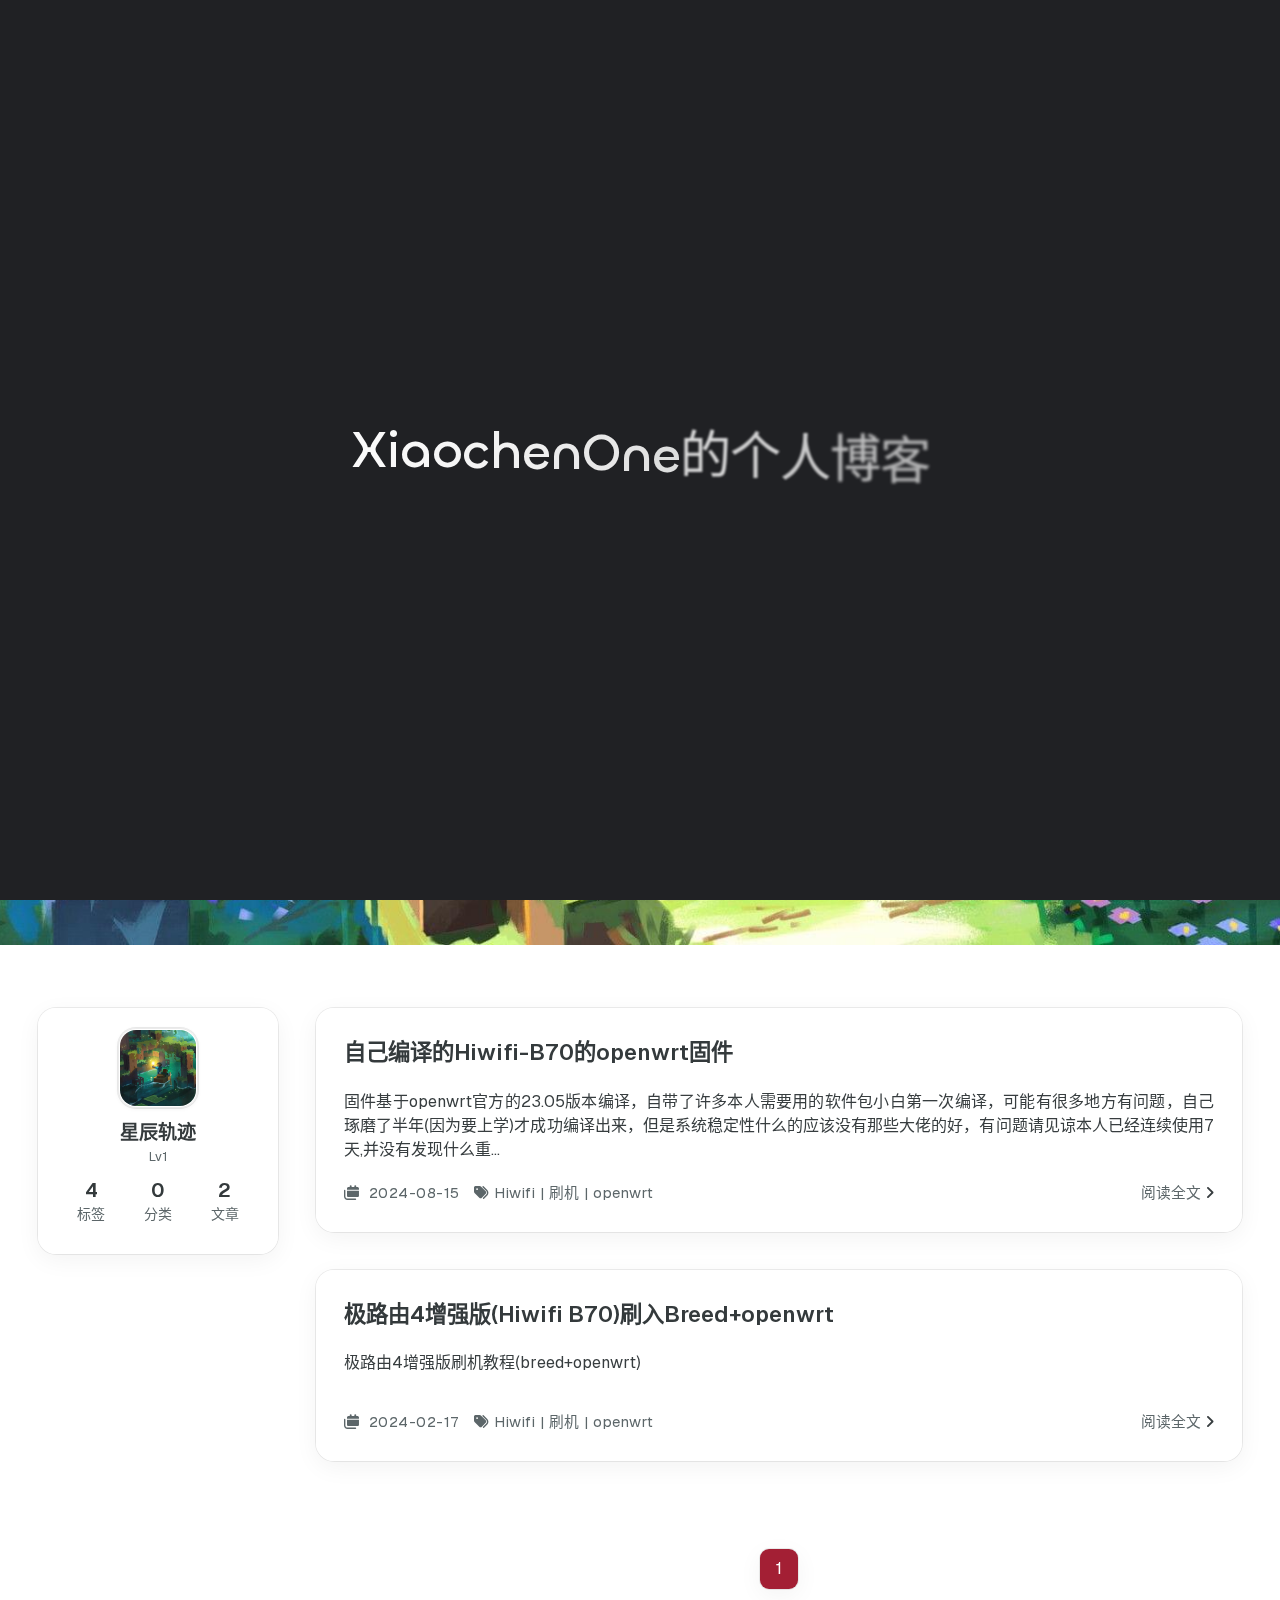
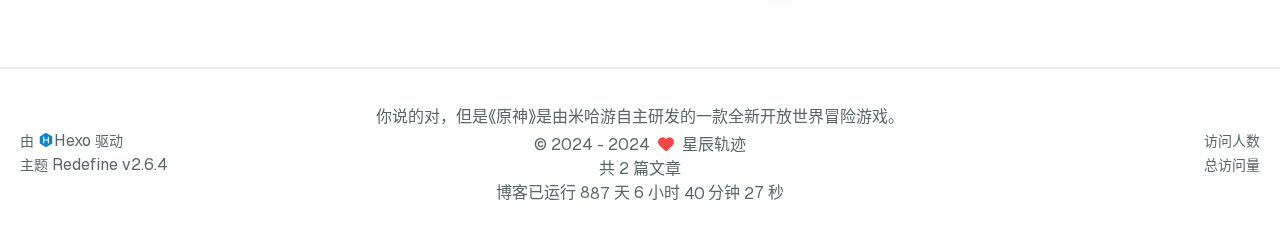
==== index.html @ ebaaa5fb "Site updated: 2024-08-15 23:48:15" ====
<!DOCTYPE html><html lang="zh-CN"><head><meta charset="utf-8"><meta name="viewport" content="width=device-width,initial-scale=1"><meta name="keywords" content="Hexo Theme Redefine"><meta name="author" content="星辰轨迹"><link rel="preconnect" href="https://fonts.googleapis.com"><link rel="preconnect" href="https://fonts.gstatic.com" crossorigin><link rel="canonical" href="http://xiaochenone,github.io/"><meta name="robots" content="index,follow"><meta name="googlebot" content="index,follow"><meta name="revisit-after" content="1 days"><meta name="description" content="一个普普通通的个人博客"><meta property="og:type" content="website"><meta property="og:title" content="星辰轨迹"><meta property="og:url" content="http://xiaochenone,github.io/index.html"><meta property="og:site_name" content="星辰轨迹"><meta property="og:description" content="一个普普通通的个人博客"><meta property="og:locale" content="zh_CN"><meta property="article:author" content="星辰轨迹"><meta name="twitter:card" content="summary"><link rel="icon" type="image/png" href="/images/redefine-favicon.svg" sizes="192x192"><link rel="apple-touch-icon" sizes="180x180" href="/images/redefine-favicon.svg"><meta name="theme-color" content="#A31F34"><link rel="shortcut icon" href="/images/redefine-favicon.svg"><title>XiaochenOne的个人博客</title><link rel="stylesheet" href="/fonts/Chillax/chillax.css"><link rel="stylesheet" href="/css/style.css"><link rel="stylesheet" href="/assets/build/styles.css"><link rel="stylesheet" href="/fonts/GeistMono/geist-mono.css"><link rel="stylesheet" href="/fonts/Geist/geist.css"><script src="/js/libs/anime.min.js"></script><script id="hexo-configurations">window.config={hostname:"xiaochenone,github.io",root:"/",language:"zh-CN"},window.theme={articles:{style:{font_size:"16px",line_height:1.5,image_border_radius:"14px",image_alignment:"center",image_caption:!1,link_icon:!0,title_alignment:"left",headings_top_spacing:{h1:"3.2rem",h2:"2.4rem",h3:"1.9rem",h4:"1.6rem",h5:"1.4rem",h6:"1.3rem"}},word_count:{enable:!0,count:!0,min2read:!0},author_label:{enable:!0,auto:!1,list:[]},code_block:{copy:!0,style:"mac",font:{enable:!1,family:null,url:null}},toc:{enable:!0,max_depth:3,number:!1,expand:!0,init_open:!0},copyright:{enable:!0,default:"cc_by_nc_sa"},lazyload:!0,recommendation:{enable:!1,title:"推荐阅读",limit:3,mobile_limit:2,placeholder:"/images/wallhaven-wqery6-light.webp",skip_dirs:[]}},colors:{primary:"#A31F34",secondary:null,default_mode:"light"},global:{fonts:{chinese:{enable:!1,family:null,url:null},english:{enable:!1,family:null,url:null}},content_max_width:"1000px",sidebar_width:"210px",hover:{shadow:!0,scale:!1},scroll_progress:{bar:!1,percentage:!0},website_counter:{url:"https://cn.vercount.one/js",enable:!0,site_pv:!0,site_uv:!0,post_pv:!0},single_page:!0,preloader:!0,open_graph:!0,google_analytics:{enable:!1,id:null}},home_banner:{enable:!0,style:"fixed",image:{light:"/images/background_light.jpg",dark:"/images/background_dark.jpg"},title:"一个普普通通的个人博客",subtitle:{text:["by LSXC"],hitokoto:{enable:!1,api:"https://v1.hitokoto.cn"},typing_speed:100,backing_speed:80,starting_delay:500,backing_delay:1500,loop:!0,smart_backspace:!0},text_color:{light:"#fff",dark:"#d1d1b6"},text_style:{title_size:"2.8rem",subtitle_size:"1.5rem",line_height:1.2},custom_font:{enable:!1,family:null,url:null},social_links:{enable:!1,style:"default",links:{github:"https://github.com/XiaochenOne",instagram:null,zhihu:"https://www.zhihu.com/people/xiaochenone",twitter:null,email:"a3120806098@126.com",bilibili:"https://space.bilibili.com/695098201",qq:3120806098},qrs:{weixin:null}}},plugins:{feed:{enable:!1},aplayer:{enable:!1,type:"fixed",audios:[{name:null,artist:null,url:null,cover:null,lrc:null}]},mermaid:{enable:!0,version:"9.3.0"}},version:"2.6.4",navbar:{auto_hide:!0,color:{left:"#f78736",right:"#367df7",transparency:35},width:{home:"1200px",pages:"1000px"},links:{Home:{path:"/",icon:"fa-regular fa-house"},Github:{path:"https://github.com/XiaochenOne",icon:"fa-brands fa-github"},About:{icon:"fa-solid fa-link",submenus:{Hexo:"https://hexo.io/",Redefine:"https://github.com/EvanNotFound/hexo-theme-redefine"}}},search:{enable:!0,preload:!0}},page_templates:{friends_column:2,tags_style:"blur"},home:{sidebar:{enable:!0,position:"left",first_item:"menu",announcement:null,show_on_mobile:!0,links:null},article_date_format:"auto",categories:{enable:!0,limit:3},tags:{enable:!0,limit:3}},footerStart:"2024/02/17 21:40:43"},window.lang_ago={second:"%s 秒前",minute:"%s 分钟前",hour:"%s 小时前",day:"%s 天前",week:"%s 周前",month:"%s 个月前",year:"%s 年前"},window.data={masonry:!1}</script><link rel="stylesheet" href="/fontawesome/fontawesome.min.css"><link rel="stylesheet" href="/fontawesome/brands.min.css"><link rel="stylesheet" href="/fontawesome/solid.min.css"><link rel="stylesheet" href="/fontawesome/regular.min.css"><meta name="generator" content="Hexo 7.3.0"></head><body><div class="progress-bar-container"><span class="pjax-progress-bar"></span></div><style>:root{--preloader-background-color:#fff;--preloader-text-color:#000}@media (prefers-color-scheme:dark){:root{--preloader-background-color:#202124;--preloader-text-color:#fff}}@media (prefers-color-scheme:light){:root{--preloader-background-color:#fff;--preloader-text-color:#000}}@media (max-width:600px){.ml13{font-size:2.6rem!important}}.preloader{display:flex;flex-direction:column;gap:1rem;align-items:center;justify-content:center;position:fixed;padding:12px;top:0;right:0;bottom:0;left:0;width:100vw;height:100vh;background-color:var(--preloader-background-color);z-index:1100;transition:opacity .2s ease-in-out}.ml13{font-size:3.2rem;color:var(--preloader-text-color);letter-spacing:-1px;font-weight:500;font-family:Chillax-Variable,sans-serif;text-align:center}.ml13 .word{display:inline-flex;flex-wrap:wrap;white-space:nowrap}.ml13 .letter{display:inline-block;line-height:1em}</style><div class="preloader"><h2 class="ml13">XiaochenOne的个人博客</h2><script>var textWrapper = document.querySelector('.ml13');
        // Split text into words
        var words = textWrapper.textContent.trim().split(' ');

        // Clear the existing content
        textWrapper.innerHTML = '';

        // Wrap each word and its letters in spans
        words.forEach(function(word) {
            var wordSpan = document.createElement('span');
            wordSpan.classList.add('word');
            wordSpan.innerHTML = word.replace(/\S/g, "<span class='letter'>$&</span>");
            textWrapper.appendChild(wordSpan);
            textWrapper.appendChild(document.createTextNode(' ')); // Add space between words
        });

        var animation = anime.timeline({loop: true})
            .add({
                targets: '.ml13 .letter',
                translateY: [40,0],
                translateZ: 0,
                opacity: [0,1],
                filter: ['blur(5px)', 'blur(0px)'], // Starting from blurred to unblurred
                easing: "easeOutExpo",
                duration: 1400,
                delay: (el, i) => 300 + 30 * i,
            }).add({
                targets: '.ml13 .letter',
                translateY: [0,-40],
                opacity: [1,0],
                filter: ['blur(0px)', 'blur(5px)'], // Ending from unblurred to blurred
                easing: "easeInExpo",
                duration: 1200,
                delay: (el, i) => 100 + 30 * i,
                complete: function() {
                    hidePreloader(); // Call hidePreloader after the animation completes
                }
            });

        let themeStatus = JSON.parse(localStorage.getItem('REDEFINE-THEME-STATUS'))?.isDark;

        // If the theme status is not found in local storage, check the preferred color scheme
        if (themeStatus === undefined || themeStatus === null) {
            if (window.matchMedia && window.matchMedia('(prefers-color-scheme: dark)').matches) {
                themeStatus = 'dark';
            } else {
                themeStatus = 'light';
            }
        }

        // Now you can use the themeStatus variable in your code
        if (themeStatus) {
            document.documentElement.style.setProperty('--preloader-background-color', '#202124');
            document.documentElement.style.setProperty('--preloader-text-color', '#fff');
        } else {
            document.documentElement.style.setProperty('--preloader-background-color', '#fff');
            document.documentElement.style.setProperty('--preloader-text-color', '#000');
        }

        window.addEventListener('load', function () {
            setTimeout(hidePreloader, 5000); // Call hidePreloader after 5000 milliseconds if not already called by animation
        });

        function hidePreloader() {
            var preloader = document.querySelector('.preloader');
            preloader.style.opacity = '0';
            setTimeout(function () {
                preloader.style.display = 'none';
            }, 200);
        }</script></div><main class="page-container" id="swup"><style>.home-banner-container{background:0 0!important}.home-article-item,.right-bottom-tools,.sidebar-content,.sidebar-links,.sidebar-links .links:hover,a.extend,a.page-number,footer.footer{background-color:var(--background-color-transparent-80)!important}.right-bottom-tools:hover,a.extend:hover,a.page-number:hover{background-color:var(--primary-color)!important}.home-article-sticky-label,.site-info{background-color:var(--background-color-transparent-15)!important}.home-article-sticky-label{backdrop-filter:none!important}</style><div class="home-banner-background transition-fade fixed top-0 left-0 w-screen h-screen scale-125 sm:scale-110 box-border will-change-transform bg-cover"><img src="/images/background_light.jpg" alt="home-banner-background" class="w-full h-full object-cover dark:hidden"> <img src="/images/background_dark.jpg" alt="home-banner-background" class="w-full h-full object-cover hidden dark:block"></div><div class="home-banner-container flex justify-center items-center transition-fade relative"><div class="content mt-8 flex flex-col justify-center items-center"><div class="description flex flex-col justify-center items-center w-screen font-medium text-center">一个普普通通的个人博客<p><i id="subtitle"></i></p></div></div><script>const scrollToMain=()=>{console.log("scroll");document.querySelector(".main-content-container").scrollIntoView({behavior:"smooth"})}</script></div><div class="main-content-container"><div class="main-content-header"><header class="navbar-container px-6 md:px-12"><div class="navbar-content has-home-banner"><div class="left"><a class="logo-title" href="/"><h1>XiaochenOne的个人博客</h1></a></div><div class="right"><div class="desktop"><ul class="navbar-list"><li class="navbar-item"><a class="active" href="/"><i class="fa-regular fa-house fa-fw"></i> 首页</a></li><li class="navbar-item"><a target="_blank" rel="noopener" href="https://github.com/XiaochenOne"><i class="fa-brands fa-github fa-fw"></i> GITHUB</a></li><li class="navbar-item"><a class="has-dropdown" href="#" onclick="&#34;return" false;&#34;><i class="fa-solid fa-link fa-fw"></i> 关于 <i class="fa-solid fa-chevron-down fa-fw"></i></a><ul class="sub-menu"><li><a target="_blank" rel="noopener" href="https://hexo.io/">HEXO</a></li><li><a target="_blank" rel="noopener" href="https://github.com/EvanNotFound/hexo-theme-redefine">REDEFINE</a></li></ul></li><li class="navbar-item search search-popup-trigger"><i class="fa-solid fa-magnifying-glass"></i></li></ul></div><div class="mobile"><div class="icon-item search search-popup-trigger"><i class="fa-solid fa-magnifying-glass"></i></div><div class="icon-item navbar-bar"><div class="navbar-bar-middle"></div></div></div></div></div><div class="navbar-drawer h-screen w-full absolute top-0 left-0 bg-background-color flex flex-col justify-between"><ul class="drawer-navbar-list flex flex-col px-4 justify-center items-start"><li class="drawer-navbar-item text-base my-1.5 flex flex-col w-full"><a class="py-1.5 px-2 flex flex-row items-center justify-between gap-1 hover:!text-primary active:!text-primary text-2xl font-semibold group border-b border-border-color hover:border-primary w-full active" href="/"><span>首页 </span><i class="fa-regular fa-house fa-sm fa-fw"></i></a></li><li class="drawer-navbar-item text-base my-1.5 flex flex-col w-full"><a class="py-1.5 px-2 flex flex-row items-center justify-between gap-1 hover:!text-primary active:!text-primary text-2xl font-semibold group border-b border-border-color hover:border-primary w-full" target="_blank" rel="noopener" href="https://github.com/XiaochenOne"><span>GITHUB </span><i class="fa-brands fa-github fa-sm fa-fw"></i></a></li><li class="drawer-navbar-item-sub text-base my-1.5 flex flex-col w-full"><div class="py-1.5 px-2 flex flex-row items-center justify-between gap-1 hover:!text-primary active:!text-primary cursor-pointer text-2xl font-semibold group border-b border-border-color hover:border-primary w-full active" navbar-data-toggle="submenu-About"><span>关于 </span><i class="fa-solid fa-chevron-right fa-sm fa-fw transition-all"></i></div><div class="flex-col items-start px-2 py-2 hidden" data-target="submenu-About"><div class="drawer-navbar-item text-base flex flex-col justify-center items-start hover:underline active:underline hover:underline-offset-1 rounded-3xl"><a class="text-third-text-color text-xl" target="_blank" rel="noopener" href="https://hexo.io/">HEXO</a></div><div class="drawer-navbar-item text-base flex flex-col justify-center items-start hover:underline active:underline hover:underline-offset-1 rounded-3xl"><a class="text-third-text-color text-xl" target="_blank" rel="noopener" href="https://github.com/EvanNotFound/hexo-theme-redefine">REDEFINE</a></div></div></li></ul><div class="statistics flex justify-around my-2.5"><a class="item tag-count-item flex flex-col justify-center items-center w-20" href="/tags"><div class="number text-2xl sm:text-xl text-second-text-color font-semibold">4</div><div class="label text-third-text-color text-sm">标签</div></a><a class="item tag-count-item flex flex-col justify-center items-center w-20" href="/categories"><div class="number text-2xl sm:text-xl text-second-text-color font-semibold">0</div><div class="label text-third-text-color text-sm">分类</div></a><a class="item tag-count-item flex flex-col justify-center items-center w-20" href="/archives"><div class="number text-2xl sm:text-xl text-second-text-color font-semibold">2</div><div class="label text-third-text-color text-sm">文章</div></a></div></div><div class="window-mask"></div></header></div><div class="main-content-body"><div class="home-sidebar-container"><div class="sticky-container sticky"><div class="sidebar-content"><div class="avatar flex justify-center"><img src="/images/avatar.jpg"></div><div class="author flex flex-col justify-center my-2.5 mx-0"><div class="name">星辰轨迹</div><div class="label">Lv1</div></div><div class="statistics flex justify-around my-2.5"><a class="item tag-count-item flex flex-col justify-center items-center w-20" href="/tags"><div class="number text-2xl sm:text-xl text-second-text-color font-semibold">4</div><div class="label text-third-text-color text-sm">标签</div></a><a class="item tag-count-item flex flex-col justify-center items-center w-20" href="/categories"><div class="number text-2xl sm:text-xl text-second-text-color font-semibold">0</div><div class="label text-third-text-color text-sm">分类</div></a><a class="item tag-count-item flex flex-col justify-center items-center w-20" href="/archives"><div class="number text-2xl sm:text-xl text-second-text-color font-semibold">2</div><div class="label text-third-text-color text-sm">文章</div></a></div></div></div></div><div class="main-content"><div class="home-content-container"><ul class="home-article-list"><li class="home-article-item"><div class="flex flex-col gap-5 px-7 pb-7 pt-7"><h3 class="home-article-title"><a href="/2024/08/15/%E8%87%AA%E5%B7%B1%E7%BC%96%E8%AF%91%E7%9A%84Hiwifi-B70%E7%9A%84openwrt%E5%9B%BA%E4%BB%B6/">自己编译的Hiwifi-B70的openwrt固件</a></h3><div class="home-article-content markdown-body">固件基于openwrt官方的23.05版本编译，自带了许多本人需要用的软件包小白第一次编译，可能有很多地方有问题，自己琢磨了半年(因为要上学)才成功编译出来，但是系统稳定性什么的应该没有那些大佬的好，有问题请见谅本人已经连续使用7天,并没有发现什么重...</div><div class="home-article-meta-info-container"><div class="home-article-meta-info"><span><i class="fa-solid fa-calendars"></i>&nbsp; <span class="home-article-date" data-date="Thu Aug 15 2024 20:27:33 GMT+0800">2024-08-15 </span></span><span class="home-article-tag"><i class="fa-solid fa-tags"></i>&nbsp;<ul><li><a href="/tags/Hiwifi/">Hiwifi</a>&nbsp;</li><li>| <a href="/tags/%E5%88%B7%E6%9C%BA/">刷机</a>&nbsp;</li><li>| <a href="/tags/openwrt/">openwrt</a>&nbsp;</li></ul></span></div><a href="/2024/08/15/%E8%87%AA%E5%B7%B1%E7%BC%96%E8%AF%91%E7%9A%84Hiwifi-B70%E7%9A%84openwrt%E5%9B%BA%E4%BB%B6/">阅读全文<span class="seo-reader-text">自己编译的Hiwifi-B70的openwrt固件</span>&nbsp;<i class="fa-solid fa-angle-right"></i></a></div></div></li><li class="home-article-item"><div class="flex flex-col gap-5 px-7 pb-7 pt-7"><h3 class="home-article-title"><a href="/2024/02/17/%E6%9E%81%E8%B7%AF%E7%94%B14%E5%A2%9E%E5%BC%BA%E7%89%88-Hiwifi-B70-%E5%88%B7%E5%85%A5Breed-openwrt/">极路由4增强版(Hiwifi B70)刷入Breed+openwrt</a></h3><div class="home-article-content markdown-body"><p>极路由4增强版刷机教程(breed+openwrt)</p></div><div class="home-article-meta-info-container"><div class="home-article-meta-info"><span><i class="fa-solid fa-calendars"></i>&nbsp; <span class="home-article-date" data-date="Sat Feb 17 2024 21:40:43 GMT+0800">2024-02-17 </span></span><span class="home-article-tag"><i class="fa-solid fa-tags"></i>&nbsp;<ul><li><a href="/tags/Hiwifi/">Hiwifi</a>&nbsp;</li><li>| <a href="/tags/%E5%88%B7%E6%9C%BA/">刷机</a>&nbsp;</li><li>| <a href="/tags/openwrt/">openwrt</a>&nbsp;</li></ul></span></div><a href="/2024/02/17/%E6%9E%81%E8%B7%AF%E7%94%B14%E5%A2%9E%E5%BC%BA%E7%89%88-Hiwifi-B70-%E5%88%B7%E5%85%A5Breed-openwrt/">阅读全文<span class="seo-reader-text">极路由4增强版(Hiwifi B70)刷入Breed+openwrt</span>&nbsp;<i class="fa-solid fa-angle-right"></i></a></div></div></li></ul><div class="home-paginator px-7 py-5"><div class="paginator"><span class="page-number current">1</span></div></div></div><div class="comment-container pjax"></div></div></div><div class="main-content-footer"><footer class="footer mt-5 py-5 h-auto text-base text-third-text-color relative border-t-2 border-t-border-color"><div class="info-container py-3 text-center"><div class="customize-info my-1">你说的对，但是《原神》是由米哈游自主研发的一款全新开放世界冒险游戏。</div><div class="text-center">&copy; <span>2024</span> - 2024&nbsp;&nbsp;<i class="fa-solid fa-heart fa-beat" style="--fa-animation-duration:0.5s;color:#f54545"></i>&nbsp;&nbsp;<a href="/">星辰轨迹</a><p class="post-count space-x-0.5"><span>共 2 篇文章</span></p></div><script data-swup-reload-script src="https://cn.vercount.one/js"></script><div class="relative text-center lg:absolute lg:right-[20px] lg:top-1/2 lg:-translate-y-1/2 lg:text-right"><span id="busuanzi_container_site_uv" class="lg:!block"><span class="text-sm">访问人数</span> <span id="busuanzi_value_site_uv"></span> </span><span id="busuanzi_container_site_pv" class="lg:!block"><span class="text-sm">总访问量</span> <span id="busuanzi_value_site_pv"></span></span></div><div class="relative text-center lg:absolute lg:left-[20px] lg:top-1/2 lg:-translate-y-1/2 lg:text-left"><span class="lg:block text-sm">由 <?xml version="1.0" encoding="utf-8"?><!DOCTYPE svg PUBLIC "-//W3C//DTD SVG 1.1//EN" "http://www.w3.org/Graphics/SVG/1.1/DTD/svg11.dtd"><svg class="relative top-[2px] inline-block align-baseline" version="1.1" id="圖層_1" xmlns="http://www.w3.org/2000/svg" xmlns:xlink="http://www.w3.org/1999/xlink" x="0px" y="0px" width="1rem" height="1rem" viewBox="0 0 512 512" enable-background="new 0 0 512 512" xml:space="preserve"><path fill="#0E83CD" d="M256.4,25.8l-200,115.5L56,371.5l199.6,114.7l200-115.5l0.4-230.2L256.4,25.8z M349,354.6l-18.4,10.7l-18.6-11V275H200v79.6l-18.4,10.7l-18.6-11v-197l18.5-10.6l18.5,10.8V237h112v-79.6l18.5-10.6l18.5,10.8V354.6z"/></svg><a target="_blank" class="text-base" href="https://hexo.io">Hexo</a> 驱动</span> <span class="text-sm lg:block">主题&nbsp;<a class="text-base" target="_blank" href="https://github.com/EvanNotFound/hexo-theme-redefine">Redefine v2.6.4</a></span></div><div>博客已运行 <span class="odometer" id="runtime_days"></span> 天 <span class="odometer" id="runtime_hours"></span> 小时 <span class="odometer" id="runtime_minutes"></span> 分钟 <span class="odometer" id="runtime_seconds"></span> 秒</div><script data-swup-reload-script>try{function odometer_init(){document.querySelectorAll(".odometer").forEach(e=>{new Odometer({el:e,format:"( ddd).dd",duration:200})})}odometer_init()}catch(e){}</script></div></footer></div></div><div class="right-side-tools-container"><div class="side-tools-container"><ul class="hidden-tools-list"><li class="right-bottom-tools tool-font-adjust-plus flex justify-center items-center"><i class="fa-regular fa-magnifying-glass-plus"></i></li><li class="right-bottom-tools tool-font-adjust-minus flex justify-center items-center"><i class="fa-regular fa-magnifying-glass-minus"></i></li><li class="right-bottom-tools tool-dark-light-toggle flex justify-center items-center"><i class="fa-regular fa-moon"></i></li><li class="right-bottom-tools tool-scroll-to-bottom flex justify-center items-center"><i class="fa-regular fa-arrow-down"></i></li></ul><ul class="visible-tools-list"><li class="right-bottom-tools toggle-tools-list flex justify-center items-center"><i class="fa-regular fa-cog fa-spin"></i></li><li class="right-bottom-tools tool-scroll-to-top flex justify-center items-center"><i class="arrow-up fas fa-arrow-up"></i> <span class="percent"></span></li></ul></div></div><div class="image-viewer-container"><img src=""></div><div class="search-pop-overlay"><div class="popup search-popup"><div class="search-header"><span class="search-input-field-pre"><i class="fa-solid fa-keyboard"></i></span><div class="search-input-container"><input autocomplete="off" autocorrect="off" autocapitalize="off" placeholder="搜索..." spellcheck="false" type="search" class="search-input"></div><span class="popup-btn-close"><i class="fa-solid fa-times"></i></span></div><div id="search-result"><div id="no-result"><i class="fa-solid fa-spinner fa-spin-pulse fa-5x fa-fw"></i></div></div></div></div></main><script src="/js/libs/Swup.min.js"></script><script src="/js/libs/SwupSlideTheme.min.js"></script><script src="/js/libs/SwupScriptsPlugin.min.js"></script><script src="/js/libs/SwupProgressPlugin.min.js"></script><script src="/js/libs/SwupScrollPlugin.min.js"></script><script src="/js/libs/SwupPreloadPlugin.min.js"></script><script>const swup=new Swup({plugins:[new SwupScriptsPlugin({optin:!0}),new SwupProgressPlugin,new SwupScrollPlugin({offset:80}),new SwupSlideTheme({mainElement:".main-content-body"}),new SwupPreloadPlugin],containers:["#swup"]})</script><script src="/js/tools/imageViewer.js" type="module"></script><script src="/js/utils.js" type="module"></script><script src="/js/main.js" type="module"></script><script src="/js/layouts/navbarShrink.js" type="module"></script><script src="/js/tools/scrollTopBottom.js" type="module"></script><script src="/js/tools/lightDarkSwitch.js" type="module"></script><script src="/js/layouts/categoryList.js" type="module"></script><script src="/js/tools/localSearch.js" type="module"></script><script src="/js/tools/codeBlock.js" type="module"></script><script src="/js/layouts/lazyload.js" type="module"></script><script src="/js/tools/runtime.js"></script><script src="/js/libs/odometer.min.js"></script><link rel="stylesheet" href="/assets/odometer-theme-minimal.css"><script src="/js/libs/Typed.min.js"></script><script src="/js/plugins/typed.js" type="module"></script><script src="/js/libs/mermaid.min.js"></script><script src="/js/plugins/mermaid.js"></script><div class="post-scripts" data-swup-reload-script><script src="/js/tools/tocToggle.js" type="module"></script><script src="/js/layouts/toc.js" type="module"></script><script src="/js/plugins/tabs.js" type="module"></script></div></body></html>
---- fonts/Chillax/chillax.css ----
@font-face{font-family:Chillax-Variable;src:local('Chillax-Variable'),local('ChillaxVariable'),local('Chillax Variable'),local('Chillax'),url('Chillax-Variable.woff2') format('woff2'),url('Chillax-Variable.woff') format('woff'),url('Chillax-Variable.ttf') format('truetype');font-weight:200 700;font-display:swap;font-style:normal}
---- css/style.css ----
@tailwind base;@tailwind components;@tailwind utilities;.fade-in-down-animation{animation-fill-mode:both;animation-duration:1s;animation-name:fade-in-down;will-change:transform}.title-hover-animation{display:inline-block;position:relative;border-bottom:none;line-height:1.3;vertical-align:top;color:var(--second-text-color)}.title-hover-animation::before{content:'';position:absolute;width:100%;height:2px;bottom:-4px;left:0;background-color:var(--second-text-color);visibility:hidden;transform:scaleX(0);transition-property:color,background,box-shadow,border-color,visibility,transform;transition-delay:0s,0s,0s,0s,0s,0s;transition-duration:.2s,.2s,.2s,.2s,.2s,.2s;transition-timing-function:ease,ease,ease,ease,ease-in-out,ease-in-out}@-moz-keyframes fade-in-down{0%{opacity:0;transform:translateY(-50px)}100%{opacity:1;transform:translateY(0)}}@-webkit-keyframes fade-in-down{0%{opacity:0;transform:translateY(-50px)}100%{opacity:1;transform:translateY(0)}}@-o-keyframes fade-in-down{0%{opacity:0;transform:translateY(-50px)}100%{opacity:1;transform:translateY(0)}}@keyframes fade-in-down{0%{opacity:0;transform:translateY(-50px)}100%{opacity:1;transform:translateY(0)}}@-moz-keyframes icon-animate{0%,100%{transform:scale(1)}10%,30%{transform:scale(.88)}20%,40%,60%,80%{transform:scale(1.08)}50%,70%{transform:scale(1.08)}}@-webkit-keyframes icon-animate{0%,100%{transform:scale(1)}10%,30%{transform:scale(.88)}20%,40%,60%,80%{transform:scale(1.08)}50%,70%{transform:scale(1.08)}}@-o-keyframes icon-animate{0%,100%{transform:scale(1)}10%,30%{transform:scale(.88)}20%,40%,60%,80%{transform:scale(1.08)}50%,70%{transform:scale(1.08)}}@keyframes icon-animate{0%,100%{transform:scale(1)}10%,30%{transform:scale(.88)}20%,40%,60%,80%{transform:scale(1.08)}50%,70%{transform:scale(1.08)}}:root{--background-color:#fff;--background-color-transparent:rgba(255,255,255,0.6);--background-color-transparent-15:rgba(255,255,255,0.15);--background-color-transparent-40:rgba(255,255,255,0.4);--background-color-transparent-80:rgba(255,255,255,0.8);--second-background-color:#fafafa;--third-background-color:#f7f7f7;--third-background-color-transparent:rgba(241,241,241,0.6);--primary-color:#a31f34;--first-text-color:#323739;--second-text-color:#343a3c;--third-text-color:#5c6669;--fourth-text-color:#eaeced;--default-text-color:#373d3f;--invert-text-color:#bebec6;--border-color:rgba(0,0,0,0.08);--selection-color:#be243c;--shadow-color-1:rgba(0,0,0,0.08);--shadow-color-2:rgba(0,0,0,0.05);--shadow-hover-color:rgba(0,0,0,0.28);--scrollbar-color:#c1c1c1;--scrollbar-color-hover:#a1a1a1;--scroll-bar-bg-color:#fafafa;--link-color:#323739;--copyright-info-color:#c03;--avatar-background-color:#06c;--pjax-progress-bar-color:linear-gradient(45deg, #f10006, #ef5b00, #e59c01, #19ca05, #00cab5, #0264c8, #c303c3);--archive-timeline-last-child-color:linear-gradient(to bottom, #e8e8e8 60%, rgba(0,0,0,0) 100%) 1 100%;--note-blue-title-bg:#d6f7fb;--note-red-title-bg:#fde9e9;--note-cyan-title-bg:#e9fdf9;--note-green-title-bg:#e9fde9;--note-yellow-title-bg:#fdf9e9;--note-gray-title-bg:#f9f9f9;--note-type-title-bg:#fdf3e9;--note-black-title-bg:#e9e9e9;--note-purple-title-bg:#f9e9fd;--home-banner-text-color:#fff;--home-banner-icons-container-border-color:rgba(255,255,255,0.35);--home-banner-icons-container-background-color:rgba(255,255,255,0.3);--redefine-box-shadow:var(--shadow-color-2) 0px 6px 24px 0px,var(--shadow-color-1) 0px 0px 0px 1px;--redefine-box-shadow-hover:var(--shadow-color-2) 0px 6px 24px 0px,var(--shadow-color-1) 0px 0px 0px 1px,var(--shadow-color-1) 0px 0px 0px 1px inset;--redefine-box-shadow-flat:var(--shadow-color-2) 0px 1px 4px 0px,var(--shadow-color-1) 0px 0px 0px 1px;--redefine-box-shadow-flat-hover:var(--shadow-color-2) 0px 1px 4px 0px,var(--shadow-color-1) 0px 0px 0px 1px,var(--shadow-color-1) 0px 0px 0px 1px inset;--mermaid-theme:''}@media (prefers-color-scheme:light){:root{--background-color:#fff;--background-color-transparent:rgba(255,255,255,0.6);--background-color-transparent-15:rgba(255,255,255,0.15);--background-color-transparent-40:rgba(255,255,255,0.4);--background-color-transparent-80:rgba(255,255,255,0.8);--second-background-color:#fafafa;--third-background-color:#f7f7f7;--third-background-color-transparent:rgba(241,241,241,0.6);--primary-color:#a31f34;--first-text-color:#323739;--second-text-color:#343a3c;--third-text-color:#5c6669;--fourth-text-color:#eaeced;--default-text-color:#373d3f;--invert-text-color:#bebec6;--border-color:rgba(0,0,0,0.08);--selection-color:#be243c;--shadow-color-1:rgba(0,0,0,0.08);--shadow-color-2:rgba(0,0,0,0.05);--shadow-hover-color:rgba(0,0,0,0.28);--scrollbar-color:#c1c1c1;--scrollbar-color-hover:#a1a1a1;--scroll-bar-bg-color:#fafafa;--link-color:#323739;--copyright-info-color:#c03;--avatar-background-color:#06c;--pjax-progress-bar-color:linear-gradient(45deg, #f10006, #ef5b00, #e59c01, #19ca05, #00cab5, #0264c8, #c303c3);--archive-timeline-last-child-color:linear-gradient(to bottom, #e8e8e8 60%, rgba(0,0,0,0) 100%) 1 100%;--note-blue-title-bg:#d6f7fb;--note-red-title-bg:#fde9e9;--note-cyan-title-bg:#e9fdf9;--note-green-title-bg:#e9fde9;--note-yellow-title-bg:#fdf9e9;--note-gray-title-bg:#f9f9f9;--note-type-title-bg:#fdf3e9;--note-black-title-bg:#e9e9e9;--note-purple-title-bg:#f9e9fd;--home-banner-text-color:#fff;--home-banner-icons-container-border-color:rgba(255,255,255,0.35);--home-banner-icons-container-background-color:rgba(255,255,255,0.3);--redefine-box-shadow:var(--shadow-color-2) 0px 6px 24px 0px,var(--shadow-color-1) 0px 0px 0px 1px;--redefine-box-shadow-hover:var(--shadow-color-2) 0px 6px 24px 0px,var(--shadow-color-1) 0px 0px 0px 1px,var(--shadow-color-1) 0px 0px 0px 1px inset;--redefine-box-shadow-flat:var(--shadow-color-2) 0px 1px 4px 0px,var(--shadow-color-1) 0px 0px 0px 1px;--redefine-box-shadow-flat-hover:var(--shadow-color-2) 0px 1px 4px 0px,var(--shadow-color-1) 0px 0px 0px 1px,var(--shadow-color-1) 0px 0px 0px 1px inset;--mermaid-theme:''}}@media (prefers-color-scheme:dark){:root{--background-color:#202124;--background-color-transparent:rgba(32,33,36,0.4);--background-color-transparent-15:rgba(32,33,36,0.15);--background-color-transparent-40:rgba(32,33,36,0.4);--background-color-transparent-80:rgba(32,33,36,0.8);--second-background-color:#242529;--third-background-color:#292b2f;--third-background-color-transparent:rgba(32,33,36,0.6);--primary-color:#a31f34;--first-text-color:#d2d2d7;--second-text-color:#cbcbd1;--third-text-color:#9595a2;--fourth-text-color:#242429;--default-text-color:#bebec6;--invert-text-color:#373d3f;--border-color:rgba(255,255,255,0.08);--selection-color:#be243c;--shadow-color-1:rgba(255,255,255,0.08);--shadow-color-2:rgba(255,255,255,0.05);--shadow-hover-color:rgba(69,69,69,0.28);--scrollbar-color:#898989;--scrollbar-color-hover:#a1a1a1;--scroll-bar-bg-color:#2a2c30;--link-color:#c5c5cc;--copyright-info-color:#a30029;--avatar-background-color:#005cb8;--pjax-progress-bar-color:linear-gradient(45deg, #ea404a, #ea722f, #e9a71f, #67e559, #18ecec, #1b85f1, #ee1dee);--archive-timeline-last-child-color:linear-gradient(to bottom, #323232 60%, rgba(255,255,255,0) 100%) 1 100%;--note-blue-title-bg:#1e3e46;--note-red-title-bg:#4e1e1e;--note-cyan-title-bg:#1e4e4e;--note-green-title-bg:#1e4e1e;--note-yellow-title-bg:#4e4e1e;--note-gray-title-bg:#4e4e4e;--note-type-title-bg:#4e3a1e;--note-black-title-bg:#1e1e1e;--note-purple-title-bg:#4e1e4e;--home-banner-text-color:#d1d1b6;--home-banner-icons-container-border-color:rgba(197,197,197,0.35);--home-banner-icons-container-background-color:rgba(197,197,197,0.3);--redefine-box-shadow:var(--shadow-color-2) 0px 6px 24px 0px,var(--shadow-color-1) 0px 0px 0px 1px;--redefine-box-shadow-hover:var(--shadow-color-2) 0px 6px 24px 0px,var(--shadow-color-1) 0px 0px 0px 1px,var(--shadow-color-1) 0px 0px 0px 1px inset;--redefine-box-shadow-flat:var(--shadow-color-2) 0px 1px 4px 0px,var(--shadow-color-1) 0px 0px 0px 1px;--redefine-box-shadow-flat-hover:var(--shadow-color-2) 0px 1px 4px 0px,var(--shadow-color-1) 0px 0px 0px 1px,var(--shadow-color-1) 0px 0px 0px 1px inset;--mermaid-theme:''}}.light-mode{--background-color:#fff;--background-color-transparent:rgba(255,255,255,0.6);--background-color-transparent-15:rgba(255,255,255,0.15);--background-color-transparent-40:rgba(255,255,255,0.4);--background-color-transparent-80:rgba(255,255,255,0.8);--second-background-color:#fafafa;--third-background-color:#f7f7f7;--third-background-color-transparent:rgba(241,241,241,0.6);--primary-color:#a31f34;--first-text-color:#323739;--second-text-color:#343a3c;--third-text-color:#5c6669;--fourth-text-color:#eaeced;--default-text-color:#373d3f;--invert-text-color:#bebec6;--border-color:rgba(0,0,0,0.08);--selection-color:#be243c;--shadow-color-1:rgba(0,0,0,0.08);--shadow-color-2:rgba(0,0,0,0.05);--shadow-hover-color:rgba(0,0,0,0.28);--scrollbar-color:#c1c1c1;--scrollbar-color-hover:#a1a1a1;--scroll-bar-bg-color:#fafafa;--link-color:#323739;--copyright-info-color:#c03;--avatar-background-color:#06c;--pjax-progress-bar-color:linear-gradient(45deg, #f10006, #ef5b00, #e59c01, #19ca05, #00cab5, #0264c8, #c303c3);--archive-timeline-last-child-color:linear-gradient(to bottom, #e8e8e8 60%, rgba(0,0,0,0) 100%) 1 100%;--note-blue-title-bg:#d6f7fb;--note-red-title-bg:#fde9e9;--note-cyan-title-bg:#e9fdf9;--note-green-title-bg:#e9fde9;--note-yellow-title-bg:#fdf9e9;--note-gray-title-bg:#f9f9f9;--note-type-title-bg:#fdf3e9;--note-black-title-bg:#e9e9e9;--note-purple-title-bg:#f9e9fd;--home-banner-text-color:#fff;--home-banner-icons-container-border-color:rgba(255,255,255,0.35);--home-banner-icons-container-background-color:rgba(255,255,255,0.3);--redefine-box-shadow:var(--shadow-color-2) 0px 6px 24px 0px,var(--shadow-color-1) 0px 0px 0px 1px;--redefine-box-shadow-hover:var(--shadow-color-2) 0px 6px 24px 0px,var(--shadow-color-1) 0px 0px 0px 1px,var(--shadow-color-1) 0px 0px 0px 1px inset;--redefine-box-shadow-flat:var(--shadow-color-2) 0px 1px 4px 0px,var(--shadow-color-1) 0px 0px 0px 1px;--redefine-box-shadow-flat-hover:var(--shadow-color-2) 0px 1px 4px 0px,var(--shadow-color-1) 0px 0px 0px 1px,var(--shadow-color-1) 0px 0px 0px 1px inset;--mermaid-theme:''}.dark-mode{--background-color:#202124;--background-color-transparent:rgba(32,33,36,0.4);--background-color-transparent-15:rgba(32,33,36,0.15);--background-color-transparent-40:rgba(32,33,36,0.4);--background-color-transparent-80:rgba(32,33,36,0.8);--second-background-color:#242529;--third-background-color:#292b2f;--third-background-color-transparent:rgba(32,33,36,0.6);--primary-color:#a31f34;--first-text-color:#d2d2d7;--second-text-color:#cbcbd1;--third-text-color:#9595a2;--fourth-text-color:#242429;--default-text-color:#bebec6;--invert-text-color:#373d3f;--border-color:rgba(255,255,255,0.08);--selection-color:#be243c;--shadow-color-1:rgba(255,255,255,0.08);--shadow-color-2:rgba(255,255,255,0.05);--shadow-hover-color:rgba(69,69,69,0.28);--scrollbar-color:#898989;--scrollbar-color-hover:#a1a1a1;--scroll-bar-bg-color:#2a2c30;--link-color:#c5c5cc;--copyright-info-color:#a30029;--avatar-background-color:#005cb8;--pjax-progress-bar-color:linear-gradient(45deg, #ea404a, #ea722f, #e9a71f, #67e559, #18ecec, #1b85f1, #ee1dee);--archive-timeline-last-child-color:linear-gradient(to bottom, #323232 60%, rgba(255,255,255,0) 100%) 1 100%;--note-blue-title-bg:#1e3e46;--note-red-title-bg:#4e1e1e;--note-cyan-title-bg:#1e4e4e;--note-green-title-bg:#1e4e1e;--note-yellow-title-bg:#4e4e1e;--note-gray-title-bg:#4e4e4e;--note-type-title-bg:#4e3a1e;--note-black-title-bg:#1e1e1e;--note-purple-title-bg:#4e1e4e;--home-banner-text-color:#d1d1b6;--home-banner-icons-container-border-color:rgba(197,197,197,0.35);--home-banner-icons-container-background-color:rgba(197,197,197,0.3);--redefine-box-shadow:var(--shadow-color-2) 0px 6px 24px 0px,var(--shadow-color-1) 0px 0px 0px 1px;--redefine-box-shadow-hover:var(--shadow-color-2) 0px 6px 24px 0px,var(--shadow-color-1) 0px 0px 0px 1px,var(--shadow-color-1) 0px 0px 0px 1px inset;--redefine-box-shadow-flat:var(--shadow-color-2) 0px 1px 4px 0px,var(--shadow-color-1) 0px 0px 0px 1px;--redefine-box-shadow-flat-hover:var(--shadow-color-2) 0px 1px 4px 0px,var(--shadow-color-1) 0px 0px 0px 1px,var(--shadow-color-1) 0px 0px 0px 1px inset;--mermaid-theme:''}:root{--background-color:#fff;--background-color-transparent:rgba(255,255,255,0.6);--background-color-transparent-15:rgba(255,255,255,0.15);--background-color-transparent-40:rgba(255,255,255,0.4);--background-color-transparent-80:rgba(255,255,255,0.8);--second-background-color:#fafafa;--third-background-color:#f7f7f7;--third-background-color-transparent:rgba(241,241,241,0.6);--primary-color:#a31f34;--first-text-color:#323739;--second-text-color:#343a3c;--third-text-color:#5c6669;--fourth-text-color:#eaeced;--default-text-color:#373d3f;--invert-text-color:#bebec6;--border-color:rgba(0,0,0,0.08);--selection-color:#be243c;--shadow-color-1:rgba(0,0,0,0.08);--shadow-color-2:rgba(0,0,0,0.05);--shadow-hover-color:rgba(0,0,0,0.28);--scrollbar-color:#c1c1c1;--scrollbar-color-hover:#a1a1a1;--scroll-bar-bg-color:#fafafa;--link-color:#323739;--copyright-info-color:#c03;--avatar-background-color:#06c;--pjax-progress-bar-color:linear-gradient(45deg, #f10006, #ef5b00, #e59c01, #19ca05, #00cab5, #0264c8, #c303c3);--archive-timeline-last-child-color:linear-gradient(to bottom, #e8e8e8 60%, rgba(0,0,0,0) 100%) 1 100%;--note-blue-title-bg:#d6f7fb;--note-red-title-bg:#fde9e9;--note-cyan-title-bg:#e9fdf9;--note-green-title-bg:#e9fde9;--note-yellow-title-bg:#fdf9e9;--note-gray-title-bg:#f9f9f9;--note-type-title-bg:#fdf3e9;--note-black-title-bg:#e9e9e9;--note-purple-title-bg:#f9e9fd;--home-banner-text-color:#fff;--home-banner-icons-container-border-color:rgba(255,255,255,0.35);--home-banner-icons-container-background-color:rgba(255,255,255,0.3);--redefine-box-shadow:var(--shadow-color-2) 0px 6px 24px 0px,var(--shadow-color-1) 0px 0px 0px 1px;--redefine-box-shadow-hover:var(--shadow-color-2) 0px 6px 24px 0px,var(--shadow-color-1) 0px 0px 0px 1px,var(--shadow-color-1) 0px 0px 0px 1px inset;--redefine-box-shadow-flat:var(--shadow-color-2) 0px 1px 4px 0px,var(--shadow-color-1) 0px 0px 0px 1px;--redefine-box-shadow-flat-hover:var(--shadow-color-2) 0px 1px 4px 0px,var(--shadow-color-1) 0px 0px 0px 1px,var(--shadow-color-1) 0px 0px 0px 1px inset;--mermaid-theme:''}@media (prefers-color-scheme:light){:root{--background-color:#fff;--background-color-transparent:rgba(255,255,255,0.6);--background-color-transparent-15:rgba(255,255,255,0.15);--background-color-transparent-40:rgba(255,255,255,0.4);--background-color-transparent-80:rgba(255,255,255,0.8);--second-background-color:#fafafa;--third-background-color:#f7f7f7;--third-background-color-transparent:rgba(241,241,241,0.6);--primary-color:#a31f34;--first-text-color:#323739;--second-text-color:#343a3c;--third-text-color:#5c6669;--fourth-text-color:#eaeced;--default-text-color:#373d3f;--invert-text-color:#bebec6;--border-color:rgba(0,0,0,0.08);--selection-color:#be243c;--shadow-color-1:rgba(0,0,0,0.08);--shadow-color-2:rgba(0,0,0,0.05);--shadow-hover-color:rgba(0,0,0,0.28);--scrollbar-color:#c1c1c1;--scrollbar-color-hover:#a1a1a1;--scroll-bar-bg-color:#fafafa;--link-color:#323739;--copyright-info-color:#c03;--avatar-background-color:#06c;--pjax-progress-bar-color:linear-gradient(45deg, #f10006, #ef5b00, #e59c01, #19ca05, #00cab5, #0264c8, #c303c3);--archive-timeline-last-child-color:linear-gradient(to bottom, #e8e8e8 60%, rgba(0,0,0,0) 100%) 1 100%;--note-blue-title-bg:#d6f7fb;--note-red-title-bg:#fde9e9;--note-cyan-title-bg:#e9fdf9;--note-green-title-bg:#e9fde9;--note-yellow-title-bg:#fdf9e9;--note-gray-title-bg:#f9f9f9;--note-type-title-bg:#fdf3e9;--note-black-title-bg:#e9e9e9;--note-purple-title-bg:#f9e9fd;--home-banner-text-color:#fff;--home-banner-icons-container-border-color:rgba(255,255,255,0.35);--home-banner-icons-container-background-color:rgba(255,255,255,0.3);--redefine-box-shadow:var(--shadow-color-2) 0px 6px 24px 0px,var(--shadow-color-1) 0px 0px 0px 1px;--redefine-box-shadow-hover:var(--shadow-color-2) 0px 6px 24px 0px,var(--shadow-color-1) 0px 0px 0px 1px,var(--shadow-color-1) 0px 0px 0px 1px inset;--redefine-box-shadow-flat:var(--shadow-color-2) 0px 1px 4px 0px,var(--shadow-color-1) 0px 0px 0px 1px;--redefine-box-shadow-flat-hover:var(--shadow-color-2) 0px 1px 4px 0px,var(--shadow-color-1) 0px 0px 0px 1px,var(--shadow-color-1) 0px 0px 0px 1px inset;--mermaid-theme:''}}@media (prefers-color-scheme:dark){:root{--background-color:#202124;--background-color-transparent:rgba(32,33,36,0.4);--background-color-transparent-15:rgba(32,33,36,0.15);--background-color-transparent-40:rgba(32,33,36,0.4);--background-color-transparent-80:rgba(32,33,36,0.8);--second-background-color:#242529;--third-background-color:#292b2f;--third-background-color-transparent:rgba(32,33,36,0.6);--primary-color:#a31f34;--first-text-color:#d2d2d7;--second-text-color:#cbcbd1;--third-text-color:#9595a2;--fourth-text-color:#242429;--default-text-color:#bebec6;--invert-text-color:#373d3f;--border-color:rgba(255,255,255,0.08);--selection-color:#be243c;--shadow-color-1:rgba(255,255,255,0.08);--shadow-color-2:rgba(255,255,255,0.05);--shadow-hover-color:rgba(69,69,69,0.28);--scrollbar-color:#898989;--scrollbar-color-hover:#a1a1a1;--scroll-bar-bg-color:#2a2c30;--link-color:#c5c5cc;--copyright-info-color:#a30029;--avatar-background-color:#005cb8;--pjax-progress-bar-color:linear-gradient(45deg, #ea404a, #ea722f, #e9a71f, #67e559, #18ecec, #1b85f1, #ee1dee);--archive-timeline-last-child-color:linear-gradient(to bottom, #323232 60%, rgba(255,255,255,0) 100%) 1 100%;--note-blue-title-bg:#1e3e46;--note-red-title-bg:#4e1e1e;--note-cyan-title-bg:#1e4e4e;--note-green-title-bg:#1e4e1e;--note-yellow-title-bg:#4e4e1e;--note-gray-title-bg:#4e4e4e;--note-type-title-bg:#4e3a1e;--note-black-title-bg:#1e1e1e;--note-purple-title-bg:#4e1e4e;--home-banner-text-color:#d1d1b6;--home-banner-icons-container-border-color:rgba(197,197,197,0.35);--home-banner-icons-container-background-color:rgba(197,197,197,0.3);--redefine-box-shadow:var(--shadow-color-2) 0px 6px 24px 0px,var(--shadow-color-1) 0px 0px 0px 1px;--redefine-box-shadow-hover:var(--shadow-color-2) 0px 6px 24px 0px,var(--shadow-color-1) 0px 0px 0px 1px,var(--shadow-color-1) 0px 0px 0px 1px inset;--redefine-box-shadow-flat:var(--shadow-color-2) 0px 1px 4px 0px,var(--shadow-color-1) 0px 0px 0px 1px;--redefine-box-shadow-flat-hover:var(--shadow-color-2) 0px 1px 4px 0px,var(--shadow-color-1) 0px 0px 0px 1px,var(--shadow-color-1) 0px 0px 0px 1px inset;--mermaid-theme:''}}.light-mode{--background-color:#fff;--background-color-transparent:rgba(255,255,255,0.6);--background-color-transparent-15:rgba(255,255,255,0.15);--background-color-transparent-40:rgba(255,255,255,0.4);--background-color-transparent-80:rgba(255,255,255,0.8);--second-background-color:#fafafa;--third-background-color:#f7f7f7;--third-background-color-transparent:rgba(241,241,241,0.6);--primary-color:#a31f34;--first-text-color:#323739;--second-text-color:#343a3c;--third-text-color:#5c6669;--fourth-text-color:#eaeced;--default-text-color:#373d3f;--invert-text-color:#bebec6;--border-color:rgba(0,0,0,0.08);--selection-color:#be243c;--shadow-color-1:rgba(0,0,0,0.08);--shadow-color-2:rgba(0,0,0,0.05);--shadow-hover-color:rgba(0,0,0,0.28);--scrollbar-color:#c1c1c1;--scrollbar-color-hover:#a1a1a1;--scroll-bar-bg-color:#fafafa;--link-color:#323739;--copyright-info-color:#c03;--avatar-background-color:#06c;--pjax-progress-bar-color:linear-gradient(45deg, #f10006, #ef5b00, #e59c01, #19ca05, #00cab5, #0264c8, #c303c3);--archive-timeline-last-child-color:linear-gradient(to bottom, #e8e8e8 60%, rgba(0,0,0,0) 100%) 1 100%;--note-blue-title-bg:#d6f7fb;--note-red-title-bg:#fde9e9;--note-cyan-title-bg:#e9fdf9;--note-green-title-bg:#e9fde9;--note-yellow-title-bg:#fdf9e9;--note-gray-title-bg:#f9f9f9;--note-type-title-bg:#fdf3e9;--note-black-title-bg:#e9e9e9;--note-purple-title-bg:#f9e9fd;--home-banner-text-color:#fff;--home-banner-icons-container-border-color:rgba(255,255,255,0.35);--home-banner-icons-container-background-color:rgba(255,255,255,0.3);--redefine-box-shadow:var(--shadow-color-2) 0px 6px 24px 0px,var(--shadow-color-1) 0px 0px 0px 1px;--redefine-box-shadow-hover:var(--shadow-color-2) 0px 6px 24px 0px,var(--shadow-color-1) 0px 0px 0px 1px,var(--shadow-color-1) 0px 0px 0px 1px inset;--redefine-box-shadow-flat:var(--shadow-color-2) 0px 1px 4px 0px,var(--shadow-color-1) 0px 0px 0px 1px;--redefine-box-shadow-flat-hover:var(--shadow-color-2) 0px 1px 4px 0px,var(--shadow-color-1) 0px 0px 0px 1px,var(--shadow-color-1) 0px 0px 0px 1px inset;--mermaid-theme:''}.dark-mode{--background-color:#202124;--background-color-transparent:rgba(32,33,36,0.4);--background-color-transparent-15:rgba(32,33,36,0.15);--background-color-transparent-40:rgba(32,33,36,0.4);--background-color-transparent-80:rgba(32,33,36,0.8);--second-background-color:#242529;--third-background-color:#292b2f;--third-background-color-transparent:rgba(32,33,36,0.6);--primary-color:#a31f34;--first-text-color:#d2d2d7;--second-text-color:#cbcbd1;--third-text-color:#9595a2;--fourth-text-color:#242429;--default-text-color:#bebec6;--invert-text-color:#373d3f;--border-color:rgba(255,255,255,0.08);--selection-color:#be243c;--shadow-color-1:rgba(255,255,255,0.08);--shadow-color-2:rgba(255,255,255,0.05);--shadow-hover-color:rgba(69,69,69,0.28);--scrollbar-color:#898989;--scrollbar-color-hover:#a1a1a1;--scroll-bar-bg-color:#2a2c30;--link-color:#c5c5cc;--copyright-info-color:#a30029;--avatar-background-color:#005cb8;--pjax-progress-bar-color:linear-gradient(45deg, #ea404a, #ea722f, #e9a71f, #67e559, #18ecec, #1b85f1, #ee1dee);--archive-timeline-last-child-color:linear-gradient(to bottom, #323232 60%, rgba(255,255,255,0) 100%) 1 100%;--note-blue-title-bg:#1e3e46;--note-red-title-bg:#4e1e1e;--note-cyan-title-bg:#1e4e4e;--note-green-title-bg:#1e4e1e;--note-yellow-title-bg:#4e4e1e;--note-gray-title-bg:#4e4e4e;--note-type-title-bg:#4e3a1e;--note-black-title-bg:#1e1e1e;--note-purple-title-bg:#4e1e4e;--home-banner-text-color:#d1d1b6;--home-banner-icons-container-border-color:rgba(197,197,197,0.35);--home-banner-icons-container-background-color:rgba(197,197,197,0.3);--redefine-box-shadow:var(--shadow-color-2) 0px 6px 24px 0px,var(--shadow-color-1) 0px 0px 0px 1px;--redefine-box-shadow-hover:var(--shadow-color-2) 0px 6px 24px 0px,var(--shadow-color-1) 0px 0px 0px 1px,var(--shadow-color-1) 0px 0px 0px 1px inset;--redefine-box-shadow-flat:var(--shadow-color-2) 0px 1px 4px 0px,var(--shadow-color-1) 0px 0px 0px 1px;--redefine-box-shadow-flat-hover:var(--shadow-color-2) 0px 1px 4px 0px,var(--shadow-color-1) 0px 0px 0px 1px,var(--shadow-color-1) 0px 0px 0px 1px inset;--mermaid-theme:''}.fade-in-down-animation{animation-fill-mode:both;animation-duration:1s;animation-name:fade-in-down;will-change:transform}.title-hover-animation{display:inline-block;position:relative;border-bottom:none;line-height:1.3;vertical-align:top;color:var(--second-text-color)}.title-hover-animation::before{content:'';position:absolute;width:100%;height:2px;bottom:-4px;left:0;background-color:var(--second-text-color);visibility:hidden;transform:scaleX(0);transition-property:color,background,box-shadow,border-color,visibility,transform;transition-delay:0s,0s,0s,0s,0s,0s;transition-duration:.2s,.2s,.2s,.2s,.2s,.2s;transition-timing-function:ease,ease,ease,ease,ease-in-out,ease-in-out}@-moz-keyframes fade-in-down{0%{opacity:0;transform:translateY(-50px)}100%{opacity:1;transform:translateY(0)}}@-webkit-keyframes fade-in-down{0%{opacity:0;transform:translateY(-50px)}100%{opacity:1;transform:translateY(0)}}@-o-keyframes fade-in-down{0%{opacity:0;transform:translateY(-50px)}100%{opacity:1;transform:translateY(0)}}@keyframes fade-in-down{0%{opacity:0;transform:translateY(-50px)}100%{opacity:1;transform:translateY(0)}}@-moz-keyframes icon-animate{0%,100%{transform:scale(1)}10%,30%{transform:scale(.88)}20%,40%,60%,80%{transform:scale(1.08)}50%,70%{transform:scale(1.08)}}@-webkit-keyframes icon-animate{0%,100%{transform:scale(1)}10%,30%{transform:scale(.88)}20%,40%,60%,80%{transform:scale(1.08)}50%,70%{transform:scale(1.08)}}@-o-keyframes icon-animate{0%,100%{transform:scale(1)}10%,30%{transform:scale(.88)}20%,40%,60%,80%{transform:scale(1.08)}50%,70%{transform:scale(1.08)}}@keyframes icon-animate{0%,100%{transform:scale(1)}10%,30%{transform:scale(.88)}20%,40%,60%,80%{transform:scale(1.08)}50%,70%{transform:scale(1.08)}}*{transition-property:color,background,box-shadow,border-color;transition-delay:0s,0s,0s,0s;transition-duration:.2s,.2s,.2s,.2s;transition-timing-function:ease,ease,ease,ease}::-webkit-scrollbar{width:6px;height:6px;transition:all .2s ease;display:block}::-webkit-scrollbar-thumb{background:var(--scrollbar-color);border-radius:18px;background-clip:content-box;border:3px solid transparent}::-webkit-scrollbar-track{background-color:var(--scroll-bar-bg-color);border:1px solid var(--shadow-color-1)}::-webkit-scrollbar-thumb:hover{background:var(--scrollbar-color-hover);border-radius:18px;background-clip:content-box;border:3px solid transparent}body,html{position:relative;width:100%;height:100%;margin:0;padding:0;color:var(--default-text-color);background:var(--background-color);font-family:Geist Variable,Noto Sans SC,-apple-system,system-ui,Segoe UI,Roboto,Ubuntu,Cantarell,Noto Sans,sans-serif,BlinkMacSystemFont,Helvetica Neue,PingFang SC,Hiragino Sans GB,Microsoft YaHei,Arial;font-weight:400;font-size:16px;line-height:1.5}body::-webkit-scrollbar,html::-webkit-scrollbar{width:14px;height:8px}@media (max-width:768px){body,html{font-size:15.36px;line-height:1.44}}@media (max-width:640px){body,html{font-size:14.4px;line-height:1.35}}::selection{background:var(--selection-color);color:#fff}li,ol,ul{padding:0;margin:0;list-style:none}a{text-decoration:none;color:var(--default-text-color)}a i,a span{color:var(--default-text-color)}a:active,a:hover{text-decoration:none!important;color:var(--primary-color)}a:active i,a:active span,a:hover i,a:hover span{color:var(--primary-color)}img[lazyload]{padding:10px;margin:20px auto!important;cursor:not-allowed;pointer-events:none}button{padding:0;margin:0;border:0;outline:0;cursor:pointer;background:0 0}.btn{display:inline-block;position:relative;text-align:center;cursor:pointer;white-space:nowrap;padding:8px 16px;background-color:var(--second-background-color)!important;border-radius:14px!important;padding:12px 16px!important;text-decoration:none!important;padding:0;border-radius:18px;box-sizing:border-box;background:var(--background-color);margin-bottom:1rem;box-shadow:var(--redefine-box-shadow);box-shadow:var(--redefine-box-shadow-flat)!important;user-select:none;-moz-user-select:none;-webkit-user-select:none;-ms-user-select:none;box-shadow:var(--redefine-box-shadow);transition-property:color,background,box-shadow,border-color,transform;transition-delay:0s,0s,0s,0s,0s;transition-duration:.2s,.2s,.2s,.2s,.2s;transition-timing-function:ease,ease,ease,ease,linear}@media (max-width:768px){.btn{margin-bottom:.8rem}}@media (max-width:640px){.btn{margin-bottom:.6rem}}.btn:hover{box-shadow:var(--redefine-box-shadow-hover)}@media (max-width:768px){.btn{border-radius:18px}}@media (max-width:640px){.btn{border-radius:18px}}.btn:hover{box-shadow:var(--redefine-box-shadow-hover)}.btn:focus,.btn:hover{color:var(--primary-color);background-color:var(--background-color)!important;box-shadow:var(--redefine-box-shadow)!important}.btn:active{box-shadow:var(--redefine-box-shadow-flat)!important;transform:scale(.95);transition:transform .1s ease;background-color:var(--third-background-color)!important}.clear{clear:both}.markdown-body{font-family:'Geist Variable',-apple-system,BlinkMacSystemFont,'PingFang SC','Microsoft YaHei','Heiti SC','WenQuanYi Micro Hei',sans-serif,sans-serif;font-size:16px}.markdown-body blockquote{box-sizing:border-box;margin:20px 0;color:var(--default-text-color);background:var(--third-background-color);padding:0 1rem 0 .5rem;border-radius:0 14px 14px 0;position:relative;border-left:5px solid var(--default-text-color)}.markdown-body blockquote ol,.markdown-body blockquote p,.markdown-body blockquote ul{padding:5px 5px 5px 10px}.markdown-body p{line-height:1.5;color:var(--default-text-color);font-weight:400;margin-bottom:1rem;margin-top:0}.markdown-body a{position:relative;outline:0;text-decoration:underline;overflow-wrap:break-word;cursor:pointer;box-sizing:border-box;padding-bottom:2px}.markdown-body a .far,.markdown-body a .fas,.markdown-body a fab{margin:0 2px 0 6px;position:relative;color:var(--third-text-color);font-size:.88rem}.markdown-body a:hover{text-decoration:underline}.markdown-body a:hover::after{background:var(--primary-color);text-decoration:underline}.markdown-body strong{color:var(--default-text-color)}.markdown-body hr{margin:2rem 0;border:0;border-top:2px solid var(--shadow-color-1)}.markdown-body em{color:var(--default-text-color)}.markdown-body ol>li,.markdown-body ul>li{margin-left:20px;line-height:2rem}.markdown-body ul{margin-bottom:1.2rem}.markdown-body ul li{list-style:disc}.markdown-body ul li ul li{list-style:circle}.markdown-body ul li ul li ul li{list-style:square}.markdown-body ol{margin-bottom:1.2rem}.markdown-body ol li{list-style:decimal}.markdown-body ol li ul li{list-style:disc}.markdown-body ol li ul ul li{list-style:circle}.markdown-body ol li ol li{list-style:upper-alpha}.markdown-body ol li ol li ol li{list-style:upper-roman}.markdown-body li{color:var(--default-text-color)}.markdown-body .h1,.markdown-body .h2,.markdown-body .h3,.markdown-body .h4,.markdown-body .h5,.markdown-body .h6,.markdown-body h1,.markdown-body h2,.markdown-body h3,.markdown-body h4,.markdown-body h5,.markdown-body h6{font-family:'Geist Variable',-apple-system,BlinkMacSystemFont,'PingFang SC','Microsoft YaHei','Heiti SC','WenQuanYi Micro Hei',sans-serif,sans-serif;color:var(--second-text-color);line-height:1.5}@media (max-width:768px){.markdown-body .h1,.markdown-body .h2,.markdown-body .h3,.markdown-body .h4,.markdown-body .h5,.markdown-body .h6,.markdown-body h1,.markdown-body h2,.markdown-body h3,.markdown-body h4,.markdown-body h5,.markdown-body h6{line-height:1.44}}.markdown-body .h1,.markdown-body h1{font-size:3.2rem;font-weight:650;border-bottom:solid 2px var(--fourth-text-color);margin-top:3.2rem;margin-bottom:1rem;letter-spacing:-.025em;line-height:1.2}@media (max-width:768px){.markdown-body .h1,.markdown-body h1{font-size:1.7rem;line-height:1.2}}.markdown-body .h2,.markdown-body h2{font-size:2.5rem;font-weight:650;padding:3px 0;border-bottom:solid 2px var(--fourth-text-color);margin-top:2.4rem;margin-bottom:1rem;letter-spacing:-.025em;line-height:1.1}@media (max-width:768px){.markdown-body .h2,.markdown-body h2{font-size:1.6rem;line-height:1.1}}.markdown-body .h3,.markdown-body h3{font-size:1.8rem;font-weight:600;margin-top:1.9rem;margin-bottom:.75rem;letter-spacing:-.025em;line-height:1.3}@media (max-width:768px){.markdown-body .h3,.markdown-body h3{font-size:1.5rem;line-height:1.2}}.markdown-body .h4,.markdown-body h4{font-size:1.5rem;font-weight:600;margin-top:1.6rem;margin-bottom:.75rem;line-height:1.4}@media (max-width:768px){.markdown-body .h4,.markdown-body h4{font-size:1.4rem;line-height:1.3}}.markdown-body .h5,.markdown-body h5{font-size:1.28rem;font-weight:600;margin-top:1.4rem;margin-bottom:.5rem;line-height:1.3}@media (max-width:768px){.markdown-body .h5,.markdown-body h5{font-size:1.18rem;line-height:1.2}}.markdown-body .h6,.markdown-body h6{font-size:1.2rem;font-weight:600;margin-top:1.3rem;margin-bottom:.5rem;line-height:1.2}@media (max-width:768px){.markdown-body .h6,.markdown-body h6{font-size:1.1rem;line-height:1.1}}.markdown-body img{box-sizing:border-box;border-radius:14px;max-width:100%;cursor:zoom-in;display:block;transition-property:color,background,box-shadow,border-color,padding,margin;transition-delay:0s,0s,0s,0s,0s,0s;transition-duration:.2s,.2s,.2s,.2s,.2s,.2s;transition-timing-function:ease,ease,ease,ease,linear,linear;margin:1rem auto 1rem}.markdown-body .tab-pane>table,.markdown-body>table{border-spacing:0;border-collapse:collapse;width:100%;overflow:auto;margin-bottom:1.2rem;box-shadow:var(--redefine-box-shadow-flat);border-radius:14px}.markdown-body .tab-pane>table thead th,.markdown-body>table thead th{border-bottom:1px solid var(--shadow-color-1);background-color:var(--third-background-color)!important}.markdown-body .tab-pane>table thead th:first-child,.markdown-body>table thead th:first-child{border-top-left-radius:14px}.markdown-body .tab-pane>table thead th:last-child,.markdown-body>table thead th:last-child{border-top-right-radius:14px}.markdown-body .tab-pane>table tbody tr:last-child td:first-child,.markdown-body>table tbody tr:last-child td:first-child{border-bottom-left-radius:14px}.markdown-body .tab-pane>table tbody tr:last-child td:last-child,.markdown-body>table tbody tr:last-child td:last-child{border-bottom-right-radius:14px}.markdown-body .tab-pane>table td,.markdown-body .tab-pane>table th,.markdown-body>table td,.markdown-body>table th{padding:8px 16px;border-left:1px solid var(--shadow-color-1)}.markdown-body .tab-pane>table td:first-child,.markdown-body .tab-pane>table th:first-child,.markdown-body>table td:first-child,.markdown-body>table th:first-child{border-left:none}.markdown-body .tab-pane>table tr,.markdown-body>table tr{background-color:var(--background-color)}.markdown-body .tab-pane>table tr:nth-child(2n),.markdown-body>table tr:nth-child(2n){background-color:var(--second-background-color)}.markdown-body mjx-container{display:inline-block;vertical-align:baseline}.markdown-body mjx-container svg{display:inline}.markdown-body mjx-container[display=true]{display:flex!important;justify-content:center}:root{--background-color:#fff;--background-color-transparent:rgba(255,255,255,0.6);--background-color-transparent-15:rgba(255,255,255,0.15);--background-color-transparent-40:rgba(255,255,255,0.4);--background-color-transparent-80:rgba(255,255,255,0.8);--second-background-color:#fafafa;--third-background-color:#f7f7f7;--third-background-color-transparent:rgba(241,241,241,0.6);--primary-color:#a31f34;--first-text-color:#323739;--second-text-color:#343a3c;--third-text-color:#5c6669;--fourth-text-color:#eaeced;--default-text-color:#373d3f;--invert-text-color:#bebec6;--border-color:rgba(0,0,0,0.08);--selection-color:#be243c;--shadow-color-1:rgba(0,0,0,0.08);--shadow-color-2:rgba(0,0,0,0.05);--shadow-hover-color:rgba(0,0,0,0.28);--scrollbar-color:#c1c1c1;--scrollbar-color-hover:#a1a1a1;--scroll-bar-bg-color:#fafafa;--link-color:#323739;--copyright-info-color:#c03;--avatar-background-color:#06c;--pjax-progress-bar-color:linear-gradient(45deg, #f10006, #ef5b00, #e59c01, #19ca05, #00cab5, #0264c8, #c303c3);--archive-timeline-last-child-color:linear-gradient(to bottom, #e8e8e8 60%, rgba(0,0,0,0) 100%) 1 100%;--note-blue-title-bg:#d6f7fb;--note-red-title-bg:#fde9e9;--note-cyan-title-bg:#e9fdf9;--note-green-title-bg:#e9fde9;--note-yellow-title-bg:#fdf9e9;--note-gray-title-bg:#f9f9f9;--note-type-title-bg:#fdf3e9;--note-black-title-bg:#e9e9e9;--note-purple-title-bg:#f9e9fd;--home-banner-text-color:#fff;--home-banner-icons-container-border-color:rgba(255,255,255,0.35);--home-banner-icons-container-background-color:rgba(255,255,255,0.3);--redefine-box-shadow:var(--shadow-color-2) 0px 6px 24px 0px,var(--shadow-color-1) 0px 0px 0px 1px;--redefine-box-shadow-hover:var(--shadow-color-2) 0px 6px 24px 0px,var(--shadow-color-1) 0px 0px 0px 1px,var(--shadow-color-1) 0px 0px 0px 1px inset;--redefine-box-shadow-flat:var(--shadow-color-2) 0px 1px 4px 0px,var(--shadow-color-1) 0px 0px 0px 1px;--redefine-box-shadow-flat-hover:var(--shadow-color-2) 0px 1px 4px 0px,var(--shadow-color-1) 0px 0px 0px 1px,var(--shadow-color-1) 0px 0px 0px 1px inset;--mermaid-theme:''}@media (prefers-color-scheme:light){:root{--background-color:#fff;--background-color-transparent:rgba(255,255,255,0.6);--background-color-transparent-15:rgba(255,255,255,0.15);--background-color-transparent-40:rgba(255,255,255,0.4);--background-color-transparent-80:rgba(255,255,255,0.8);--second-background-color:#fafafa;--third-background-color:#f7f7f7;--third-background-color-transparent:rgba(241,241,241,0.6);--primary-color:#a31f34;--first-text-color:#323739;--second-text-color:#343a3c;--third-text-color:#5c6669;--fourth-text-color:#eaeced;--default-text-color:#373d3f;--invert-text-color:#bebec6;--border-color:rgba(0,0,0,0.08);--selection-color:#be243c;--shadow-color-1:rgba(0,0,0,0.08);--shadow-color-2:rgba(0,0,0,0.05);--shadow-hover-color:rgba(0,0,0,0.28);--scrollbar-color:#c1c1c1;--scrollbar-color-hover:#a1a1a1;--scroll-bar-bg-color:#fafafa;--link-color:#323739;--copyright-info-color:#c03;--avatar-background-color:#06c;--pjax-progress-bar-color:linear-gradient(45deg, #f10006, #ef5b00, #e59c01, #19ca05, #00cab5, #0264c8, #c303c3);--archive-timeline-last-child-color:linear-gradient(to bottom, #e8e8e8 60%, rgba(0,0,0,0) 100%) 1 100%;--note-blue-title-bg:#d6f7fb;--note-red-title-bg:#fde9e9;--note-cyan-title-bg:#e9fdf9;--note-green-title-bg:#e9fde9;--note-yellow-title-bg:#fdf9e9;--note-gray-title-bg:#f9f9f9;--note-type-title-bg:#fdf3e9;--note-black-title-bg:#e9e9e9;--note-purple-title-bg:#f9e9fd;--home-banner-text-color:#fff;--home-banner-icons-container-border-color:rgba(255,255,255,0.35);--home-banner-icons-container-background-color:rgba(255,255,255,0.3);--redefine-box-shadow:var(--shadow-color-2) 0px 6px 24px 0px,var(--shadow-color-1) 0px 0px 0px 1px;--redefine-box-shadow-hover:var(--shadow-color-2) 0px 6px 24px 0px,var(--shadow-color-1) 0px 0px 0px 1px,var(--shadow-color-1) 0px 0px 0px 1px inset;--redefine-box-shadow-flat:var(--shadow-color-2) 0px 1px 4px 0px,var(--shadow-color-1) 0px 0px 0px 1px;--redefine-box-shadow-flat-hover:var(--shadow-color-2) 0px 1px 4px 0px,var(--shadow-color-1) 0px 0px 0px 1px,var(--shadow-color-1) 0px 0px 0px 1px inset;--mermaid-theme:''}}@media (prefers-color-scheme:dark){:root{--background-color:#202124;--background-color-transparent:rgba(32,33,36,0.4);--background-color-transparent-15:rgba(32,33,36,0.15);--background-color-transparent-40:rgba(32,33,36,0.4);--background-color-transparent-80:rgba(32,33,36,0.8);--second-background-color:#242529;--third-background-color:#292b2f;--third-background-color-transparent:rgba(32,33,36,0.6);--primary-color:#a31f34;--first-text-color:#d2d2d7;--second-text-color:#cbcbd1;--third-text-color:#9595a2;--fourth-text-color:#242429;--default-text-color:#bebec6;--invert-text-color:#373d3f;--border-color:rgba(255,255,255,0.08);--selection-color:#be243c;--shadow-color-1:rgba(255,255,255,0.08);--shadow-color-2:rgba(255,255,255,0.05);--shadow-hover-color:rgba(69,69,69,0.28);--scrollbar-color:#898989;--scrollbar-color-hover:#a1a1a1;--scroll-bar-bg-color:#2a2c30;--link-color:#c5c5cc;--copyright-info-color:#a30029;--avatar-background-color:#005cb8;--pjax-progress-bar-color:linear-gradient(45deg, #ea404a, #ea722f, #e9a71f, #67e559, #18ecec, #1b85f1, #ee1dee);--archive-timeline-last-child-color:linear-gradient(to bottom, #323232 60%, rgba(255,255,255,0) 100%) 1 100%;--note-blue-title-bg:#1e3e46;--note-red-title-bg:#4e1e1e;--note-cyan-title-bg:#1e4e4e;--note-green-title-bg:#1e4e1e;--note-yellow-title-bg:#4e4e1e;--note-gray-title-bg:#4e4e4e;--note-type-title-bg:#4e3a1e;--note-black-title-bg:#1e1e1e;--note-purple-title-bg:#4e1e4e;--home-banner-text-color:#d1d1b6;--home-banner-icons-container-border-color:rgba(197,197,197,0.35);--home-banner-icons-container-background-color:rgba(197,197,197,0.3);--redefine-box-shadow:var(--shadow-color-2) 0px 6px 24px 0px,var(--shadow-color-1) 0px 0px 0px 1px;--redefine-box-shadow-hover:var(--shadow-color-2) 0px 6px 24px 0px,var(--shadow-color-1) 0px 0px 0px 1px,var(--shadow-color-1) 0px 0px 0px 1px inset;--redefine-box-shadow-flat:var(--shadow-color-2) 0px 1px 4px 0px,var(--shadow-color-1) 0px 0px 0px 1px;--redefine-box-shadow-flat-hover:var(--shadow-color-2) 0px 1px 4px 0px,var(--shadow-color-1) 0px 0px 0px 1px,var(--shadow-color-1) 0px 0px 0px 1px inset;--mermaid-theme:''}}.light-mode{--background-color:#fff;--background-color-transparent:rgba(255,255,255,0.6);--background-color-transparent-15:rgba(255,255,255,0.15);--background-color-transparent-40:rgba(255,255,255,0.4);--background-color-transparent-80:rgba(255,255,255,0.8);--second-background-color:#fafafa;--third-background-color:#f7f7f7;--third-background-color-transparent:rgba(241,241,241,0.6);--primary-color:#a31f34;--first-text-color:#323739;--second-text-color:#343a3c;--third-text-color:#5c6669;--fourth-text-color:#eaeced;--default-text-color:#373d3f;--invert-text-color:#bebec6;--border-color:rgba(0,0,0,0.08);--selection-color:#be243c;--shadow-color-1:rgba(0,0,0,0.08);--shadow-color-2:rgba(0,0,0,0.05);--shadow-hover-color:rgba(0,0,0,0.28);--scrollbar-color:#c1c1c1;--scrollbar-color-hover:#a1a1a1;--scroll-bar-bg-color:#fafafa;--link-color:#323739;--copyright-info-color:#c03;--avatar-background-color:#06c;--pjax-progress-bar-color:linear-gradient(45deg, #f10006, #ef5b00, #e59c01, #19ca05, #00cab5, #0264c8, #c303c3);--archive-timeline-last-child-color:linear-gradient(to bottom, #e8e8e8 60%, rgba(0,0,0,0) 100%) 1 100%;--note-blue-title-bg:#d6f7fb;--note-red-title-bg:#fde9e9;--note-cyan-title-bg:#e9fdf9;--note-green-title-bg:#e9fde9;--note-yellow-title-bg:#fdf9e9;--note-gray-title-bg:#f9f9f9;--note-type-title-bg:#fdf3e9;--note-black-title-bg:#e9e9e9;--note-purple-title-bg:#f9e9fd;--home-banner-text-color:#fff;--home-banner-icons-container-border-color:rgba(255,255,255,0.35);--home-banner-icons-container-background-color:rgba(255,255,255,0.3);--redefine-box-shadow:var(--shadow-color-2) 0px 6px 24px 0px,var(--shadow-color-1) 0px 0px 0px 1px;--redefine-box-shadow-hover:var(--shadow-color-2) 0px 6px 24px 0px,var(--shadow-color-1) 0px 0px 0px 1px,var(--shadow-color-1) 0px 0px 0px 1px inset;--redefine-box-shadow-flat:var(--shadow-color-2) 0px 1px 4px 0px,var(--shadow-color-1) 0px 0px 0px 1px;--redefine-box-shadow-flat-hover:var(--shadow-color-2) 0px 1px 4px 0px,var(--shadow-color-1) 0px 0px 0px 1px,var(--shadow-color-1) 0px 0px 0px 1px inset;--mermaid-theme:''}.dark-mode{--background-color:#202124;--background-color-transparent:rgba(32,33,36,0.4);--background-color-transparent-15:rgba(32,33,36,0.15);--background-color-transparent-40:rgba(32,33,36,0.4);--background-color-transparent-80:rgba(32,33,36,0.8);--second-background-color:#242529;--third-background-color:#292b2f;--third-background-color-transparent:rgba(32,33,36,0.6);--primary-color:#a31f34;--first-text-color:#d2d2d7;--second-text-color:#cbcbd1;--third-text-color:#9595a2;--fourth-text-color:#242429;--default-text-color:#bebec6;--invert-text-color:#373d3f;--border-color:rgba(255,255,255,0.08);--selection-color:#be243c;--shadow-color-1:rgba(255,255,255,0.08);--shadow-color-2:rgba(255,255,255,0.05);--shadow-hover-color:rgba(69,69,69,0.28);--scrollbar-color:#898989;--scrollbar-color-hover:#a1a1a1;--scroll-bar-bg-color:#2a2c30;--link-color:#c5c5cc;--copyright-info-color:#a30029;--avatar-background-color:#005cb8;--pjax-progress-bar-color:linear-gradient(45deg, #ea404a, #ea722f, #e9a71f, #67e559, #18ecec, #1b85f1, #ee1dee);--archive-timeline-last-child-color:linear-gradient(to bottom, #323232 60%, rgba(255,255,255,0) 100%) 1 100%;--note-blue-title-bg:#1e3e46;--note-red-title-bg:#4e1e1e;--note-cyan-title-bg:#1e4e4e;--note-green-title-bg:#1e4e1e;--note-yellow-title-bg:#4e4e1e;--note-gray-title-bg:#4e4e4e;--note-type-title-bg:#4e3a1e;--note-black-title-bg:#1e1e1e;--note-purple-title-bg:#4e1e4e;--home-banner-text-color:#d1d1b6;--home-banner-icons-container-border-color:rgba(197,197,197,0.35);--home-banner-icons-container-background-color:rgba(197,197,197,0.3);--redefine-box-shadow:var(--shadow-color-2) 0px 6px 24px 0px,var(--shadow-color-1) 0px 0px 0px 1px;--redefine-box-shadow-hover:var(--shadow-color-2) 0px 6px 24px 0px,var(--shadow-color-1) 0px 0px 0px 1px,var(--shadow-color-1) 0px 0px 0px 1px inset;--redefine-box-shadow-flat:var(--shadow-color-2) 0px 1px 4px 0px,var(--shadow-color-1) 0px 0px 0px 1px;--redefine-box-shadow-flat-hover:var(--shadow-color-2) 0px 1px 4px 0px,var(--shadow-color-1) 0px 0px 0px 1px,var(--shadow-color-1) 0px 0px 0px 1px inset;--mermaid-theme:''}:root{--code-foreground:#3b4143;--code-background:#f2f2f2;--highlight-background:#fafafa;--highlight-foreground:#3b4143;--highlight-keyword:#d73a49;--highlight-link:#d73a49;--highlight-built-in:#6f42c1;--highlight-number:#005cc5;--highlight-string:#032f62;--highlight-regexp:#e36209;--highlight-subst:#24292e;--highlight-comment:#6a737d;--highlight-doctag:#22863a;--highlight-meta:$highlight-meta;--highlight-variable:#005cc5;--highlight-attr:#22863a;--highlight-section:$highlight-section;--highlight-bullet:#6f42c1;--highlight-addition:#abe338;--highlight-deletion:#ffa07a}@media (prefers-color-scheme:light){:root{--code-foreground:#3b4143;--code-background:#f2f2f2;--highlight-background:#fafafa;--highlight-foreground:#3b4143;--highlight-keyword:#d73a49;--highlight-link:#d73a49;--highlight-built-in:#6f42c1;--highlight-number:#005cc5;--highlight-string:#032f62;--highlight-regexp:#e36209;--highlight-subst:#24292e;--highlight-comment:#6a737d;--highlight-doctag:#22863a;--highlight-meta:$highlight-meta;--highlight-variable:#005cc5;--highlight-attr:#22863a;--highlight-section:$highlight-section;--highlight-bullet:#6f42c1;--highlight-addition:#abe338;--highlight-deletion:#ffa07a}}@media (prefers-color-scheme:dark){:root{--code-foreground:#bfbfc7;--code-background:#35363b;--highlight-background:#21252b;--highlight-foreground:#bfbfc7;--highlight-keyword:#569cd6;--highlight-link:#569cd6;--highlight-built-in:#4ec9b0;--highlight-number:#b8d7a3;--highlight-string:#d69d85;--highlight-regexp:#9a5334;--highlight-subst:#dcdcdc;--highlight-comment:#57a64a;--highlight-doctag:#608b4e;--highlight-meta:#9b9b9b;--highlight-variable:#bd63c5;--highlight-attr:#9cdcfe;--highlight-section:#ffd700;--highlight-bullet:#d7ba7d;--highlight-addition:#144212;--highlight-deletion:#600}}.light-mode{--code-foreground:#3b4143;--code-background:#f2f2f2;--highlight-background:#fafafa;--highlight-foreground:#3b4143;--highlight-keyword:#d73a49;--highlight-link:#d73a49;--highlight-built-in:#6f42c1;--highlight-number:#005cc5;--highlight-string:#032f62;--highlight-regexp:#e36209;--highlight-subst:#24292e;--highlight-comment:#6a737d;--highlight-doctag:#22863a;--highlight-meta:$highlight-meta;--highlight-variable:#005cc5;--highlight-attr:#22863a;--highlight-section:$highlight-section;--highlight-bullet:#6f42c1;--highlight-addition:#abe338;--highlight-deletion:#ffa07a}.dark-mode{--code-foreground:#bfbfc7;--code-background:#35363b;--highlight-background:#21252b;--highlight-foreground:#bfbfc7;--highlight-keyword:#569cd6;--highlight-link:#569cd6;--highlight-built-in:#4ec9b0;--highlight-number:#b8d7a3;--highlight-string:#d69d85;--highlight-regexp:#9a5334;--highlight-subst:#dcdcdc;--highlight-comment:#57a64a;--highlight-doctag:#608b4e;--highlight-meta:#9b9b9b;--highlight-variable:#bd63c5;--highlight-attr:#9cdcfe;--highlight-section:#ffd700;--highlight-bullet:#d7ba7d;--highlight-addition:#144212;--highlight-deletion:#600}.highlight,pre{-webkit-text-size-adjust:none;overflow:auto;margin:20px 0;padding:0;font-size:1rem;line-height:1.5rem;color:var(--highlight-foreground);background:var(--highlight-background)}code,pre{line-height:1.5!important;font-family:'Geist Mono',Courier,monospace!important}pre.mermaid{background-color:var(--background-color)}pre.mermaid svg{display:block;margin:auto}code{padding:3px 4px;word-wrap:break-word;border-radius:4px;font-size:.875rem!important;color:var(--code-foreground);background:var(--code-background)}pre{font-size:.9rem!important;padding-top:14px!important;tab-size:4}pre code{padding:0;color:var(--highlight-foreground);background:0 0;text-shadow:none}.highlight{border-radius:0 0 18px 18px;padding-bottom:5px;overflow:auto;margin:0!important;border-top:1px solid var(--shadow-color-1)}.highlight:hover::-webkit-scrollbar-thumb{border:3px solid rgba(183,183,183,.3)}.highlight::-webkit-scrollbar{width:6px;height:6px;transition:all .2s ease;display:block}.highlight::-webkit-scrollbar-track{background:0 0;border:none}.highlight::-webkit-scrollbar-thumb{border-radius:20px;border:3px solid rgba(183,183,183,0);transition:all .2s ease}.highlight pre{border:none;margin:0;padding:10px 0}.highlight table{margin:0;width:auto;border:none;border-spacing:unset}.highlight td{border:none;padding:0}.highlight figcaption{font-size:1rem;color:var(--highlight-foreground);line-height:1rem;margin-bottom:1rem}.highlight figcaption a{float:right;color:var(--highlight-foreground)}.highlight figcaption a:hover{border-bottom-color:var(--highlight-foreground)}.highlight .gutter pre{padding-left:10px;padding-right:10px;color:var(--highlight-gutter-color);text-align:center;background-color:var(--highlight-gutter-bg-color)}.highlight .code pre{width:100%;padding-left:10px;padding-right:10px;background-color:var(--highlight-background)}.gutter{-webkit-user-select:none;-moz-user-select:none;-ms-user-select:none;user-select:none}.gist table{width:auto}.gist table td{border:none}pre .keyword,pre .literal,pre .name,pre .symbol{color:var(--highlight-keyword)}pre .link{color:var(--highlight-link);text-decoration:underline}pre .built_in,pre .type{color:var(--highlight-built-in)}pre .class,pre .number{color:var(--highlight-number)}pre .meta .string,pre .string{color:var(--highlight-string)}pre .regexp,pre .template-tag{color:var(--highlight-regexp)}pre .formula,pre .function,pre .params,pre .subst,pre .title{color:var(--highlight-subst)}pre .comment,pre .quote{color:var(--highlight-comment);font-style:italic}pre .doctag{color:var(--highlight-doctag)}pre .meta,pre .meta .keyword,pre .tag{color:var(--highlight-meta)}pre .template-variable,pre .variable{color:var(--highlight-variable)}pre .attr,pre .attribute{color:var(--highlight-attr)}pre .section{color:var(--highlight-section)}pre .emphasis{font-style:italic}pre .strong{font-weight:700}pre .bullet,pre .selector-attr,pre .selector-class,pre .selector-id,pre .selector-pseudo,pre .selector-tag{color:var(--highlight-bullet)}pre .addition{background-color:var(--highlight-addition);display:inline-block;width:100%}pre .deletion{background-color:var(--highlight-deletion);display:inline-block;width:100%}.highlight-container[data-rel]{position:relative}.highlight-container .copy-button:focus,.highlight-container .fold-button:focus,.highlight-container:hover .copy-button,.highlight-container:hover .fold-button{opacity:1}.fold-button{cursor:pointer;border-radius:0 0 0 0;display:inline-block;font-weight:700;line-height:1.8;opacity:0;outline:0;padding:6px 15px;position:absolute;vertical-align:middle;white-space:nowrap;font-size:1rem;color:var(--default-text-color);-moz-user-select:none;-ms-user-select:none;-webkit-user-select:none;user-select:none;transition-property:color,background,box-shadow,border-color,opacity;transition-delay:0s,0s,0s,0s,0s;transition-duration:.2s,.2s,.2s,.2s,.2s;transition-timing-function:ease,ease,ease,ease,ease-in-out;background:var(--scond-background-color);border:0;right:40px;top:0}.copy-button{cursor:pointer;border-radius:0 18px 0 0;display:inline-block;font-weight:700;line-height:1.8;opacity:0;outline:0;padding:6px 15px;position:absolute;vertical-align:middle;white-space:nowrap;font-size:1rem;color:var(--default-text-color);-moz-user-select:none;-ms-user-select:none;-webkit-user-select:none;user-select:none;transition-property:color,background,box-shadow,border-color,opacity;transition-delay:0s,0s,0s,0s,0s;transition-duration:.2s,.2s,.2s,.2s,.2s;transition-timing-function:ease,ease,ease,ease,ease-in-out;background:var(--scond-background-color);border:0;right:0;top:0}.highlight-container[data-rel]{background:var(--third-background-color);border-radius:18px;box-shadow:var(--redefine-box-shadow-flat);padding-top:40px;margin-top:10px;margin-bottom:1.2rem;position:relative}.highlight-container[data-rel] figcaption{font-weight:700;font-size:16px;position:absolute;top:12px;left:50%;transform:translateX(-50%)}.highlight-container[data-rel] figcaption a{margin-left:10px}.highlight-container[data-rel]::before{position:absolute;content:attr(data-rel);line-height:38px;border-radius:50%;box-shadow:none;height:12px;left:12px;position:absolute;width:auto;margin-left:80px;top:0;color:var(--default-text-color);font-weight:700;font-size:16px}.highlight-container[data-rel] .folded figure{height:0!important;width:0!important;overflow:hidden!important}.highlight-container[data-rel]::after{content:' ';position:absolute;-webkit-border-radius:50%;border-radius:50%;background:#fc625d;width:12px;height:12px;top:0;left:20px;margin-top:13px;-webkit-box-shadow:20px 0 #fdbc40,40px 0 #35cd4b;box-shadow:20px 0 #fdbc40,40px 0 #35cd4b;z-index:3}:root{--background-color:#fff;--background-color-transparent:rgba(255,255,255,0.6);--background-color-transparent-15:rgba(255,255,255,0.15);--background-color-transparent-40:rgba(255,255,255,0.4);--background-color-transparent-80:rgba(255,255,255,0.8);--second-background-color:#fafafa;--third-background-color:#f7f7f7;--third-background-color-transparent:rgba(241,241,241,0.6);--primary-color:#a31f34;--first-text-color:#323739;--second-text-color:#343a3c;--third-text-color:#5c6669;--fourth-text-color:#eaeced;--default-text-color:#373d3f;--invert-text-color:#bebec6;--border-color:rgba(0,0,0,0.08);--selection-color:#be243c;--shadow-color-1:rgba(0,0,0,0.08);--shadow-color-2:rgba(0,0,0,0.05);--shadow-hover-color:rgba(0,0,0,0.28);--scrollbar-color:#c1c1c1;--scrollbar-color-hover:#a1a1a1;--scroll-bar-bg-color:#fafafa;--link-color:#323739;--copyright-info-color:#c03;--avatar-background-color:#06c;--pjax-progress-bar-color:linear-gradient(45deg, #f10006, #ef5b00, #e59c01, #19ca05, #00cab5, #0264c8, #c303c3);--archive-timeline-last-child-color:linear-gradient(to bottom, #e8e8e8 60%, rgba(0,0,0,0) 100%) 1 100%;--note-blue-title-bg:#d6f7fb;--note-red-title-bg:#fde9e9;--note-cyan-title-bg:#e9fdf9;--note-green-title-bg:#e9fde9;--note-yellow-title-bg:#fdf9e9;--note-gray-title-bg:#f9f9f9;--note-type-title-bg:#fdf3e9;--note-black-title-bg:#e9e9e9;--note-purple-title-bg:#f9e9fd;--home-banner-text-color:#fff;--home-banner-icons-container-border-color:rgba(255,255,255,0.35);--home-banner-icons-container-background-color:rgba(255,255,255,0.3);--redefine-box-shadow:var(--shadow-color-2) 0px 6px 24px 0px,var(--shadow-color-1) 0px 0px 0px 1px;--redefine-box-shadow-hover:var(--shadow-color-2) 0px 6px 24px 0px,var(--shadow-color-1) 0px 0px 0px 1px,var(--shadow-color-1) 0px 0px 0px 1px inset;--redefine-box-shadow-flat:var(--shadow-color-2) 0px 1px 4px 0px,var(--shadow-color-1) 0px 0px 0px 1px;--redefine-box-shadow-flat-hover:var(--shadow-color-2) 0px 1px 4px 0px,var(--shadow-color-1) 0px 0px 0px 1px,var(--shadow-color-1) 0px 0px 0px 1px inset;--mermaid-theme:''}@media (prefers-color-scheme:light){:root{--background-color:#fff;--background-color-transparent:rgba(255,255,255,0.6);--background-color-transparent-15:rgba(255,255,255,0.15);--background-color-transparent-40:rgba(255,255,255,0.4);--background-color-transparent-80:rgba(255,255,255,0.8);--second-background-color:#fafafa;--third-background-color:#f7f7f7;--third-background-color-transparent:rgba(241,241,241,0.6);--primary-color:#a31f34;--first-text-color:#323739;--second-text-color:#343a3c;--third-text-color:#5c6669;--fourth-text-color:#eaeced;--default-text-color:#373d3f;--invert-text-color:#bebec6;--border-color:rgba(0,0,0,0.08);--selection-color:#be243c;--shadow-color-1:rgba(0,0,0,0.08);--shadow-color-2:rgba(0,0,0,0.05);--shadow-hover-color:rgba(0,0,0,0.28);--scrollbar-color:#c1c1c1;--scrollbar-color-hover:#a1a1a1;--scroll-bar-bg-color:#fafafa;--link-color:#323739;--copyright-info-color:#c03;--avatar-background-color:#06c;--pjax-progress-bar-color:linear-gradient(45deg, #f10006, #ef5b00, #e59c01, #19ca05, #00cab5, #0264c8, #c303c3);--archive-timeline-last-child-color:linear-gradient(to bottom, #e8e8e8 60%, rgba(0,0,0,0) 100%) 1 100%;--note-blue-title-bg:#d6f7fb;--note-red-title-bg:#fde9e9;--note-cyan-title-bg:#e9fdf9;--note-green-title-bg:#e9fde9;--note-yellow-title-bg:#fdf9e9;--note-gray-title-bg:#f9f9f9;--note-type-title-bg:#fdf3e9;--note-black-title-bg:#e9e9e9;--note-purple-title-bg:#f9e9fd;--home-banner-text-color:#fff;--home-banner-icons-container-border-color:rgba(255,255,255,0.35);--home-banner-icons-container-background-color:rgba(255,255,255,0.3);--redefine-box-shadow:var(--shadow-color-2) 0px 6px 24px 0px,var(--shadow-color-1) 0px 0px 0px 1px;--redefine-box-shadow-hover:var(--shadow-color-2) 0px 6px 24px 0px,var(--shadow-color-1) 0px 0px 0px 1px,var(--shadow-color-1) 0px 0px 0px 1px inset;--redefine-box-shadow-flat:var(--shadow-color-2) 0px 1px 4px 0px,var(--shadow-color-1) 0px 0px 0px 1px;--redefine-box-shadow-flat-hover:var(--shadow-color-2) 0px 1px 4px 0px,var(--shadow-color-1) 0px 0px 0px 1px,var(--shadow-color-1) 0px 0px 0px 1px inset;--mermaid-theme:''}}@media (prefers-color-scheme:dark){:root{--background-color:#202124;--background-color-transparent:rgba(32,33,36,0.4);--background-color-transparent-15:rgba(32,33,36,0.15);--background-color-transparent-40:rgba(32,33,36,0.4);--background-color-transparent-80:rgba(32,33,36,0.8);--second-background-color:#242529;--third-background-color:#292b2f;--third-background-color-transparent:rgba(32,33,36,0.6);--primary-color:#a31f34;--first-text-color:#d2d2d7;--second-text-color:#cbcbd1;--third-text-color:#9595a2;--fourth-text-color:#242429;--default-text-color:#bebec6;--invert-text-color:#373d3f;--border-color:rgba(255,255,255,0.08);--selection-color:#be243c;--shadow-color-1:rgba(255,255,255,0.08);--shadow-color-2:rgba(255,255,255,0.05);--shadow-hover-color:rgba(69,69,69,0.28);--scrollbar-color:#898989;--scrollbar-color-hover:#a1a1a1;--scroll-bar-bg-color:#2a2c30;--link-color:#c5c5cc;--copyright-info-color:#a30029;--avatar-background-color:#005cb8;--pjax-progress-bar-color:linear-gradient(45deg, #ea404a, #ea722f, #e9a71f, #67e559, #18ecec, #1b85f1, #ee1dee);--archive-timeline-last-child-color:linear-gradient(to bottom, #323232 60%, rgba(255,255,255,0) 100%) 1 100%;--note-blue-title-bg:#1e3e46;--note-red-title-bg:#4e1e1e;--note-cyan-title-bg:#1e4e4e;--note-green-title-bg:#1e4e1e;--note-yellow-title-bg:#4e4e1e;--note-gray-title-bg:#4e4e4e;--note-type-title-bg:#4e3a1e;--note-black-title-bg:#1e1e1e;--note-purple-title-bg:#4e1e4e;--home-banner-text-color:#d1d1b6;--home-banner-icons-container-border-color:rgba(197,197,197,0.35);--home-banner-icons-container-background-color:rgba(197,197,197,0.3);--redefine-box-shadow:var(--shadow-color-2) 0px 6px 24px 0px,var(--shadow-color-1) 0px 0px 0px 1px;--redefine-box-shadow-hover:var(--shadow-color-2) 0px 6px 24px 0px,var(--shadow-color-1) 0px 0px 0px 1px,var(--shadow-color-1) 0px 0px 0px 1px inset;--redefine-box-shadow-flat:var(--shadow-color-2) 0px 1px 4px 0px,var(--shadow-color-1) 0px 0px 0px 1px;--redefine-box-shadow-flat-hover:var(--shadow-color-2) 0px 1px 4px 0px,var(--shadow-color-1) 0px 0px 0px 1px,var(--shadow-color-1) 0px 0px 0px 1px inset;--mermaid-theme:''}}.light-mode{--background-color:#fff;--background-color-transparent:rgba(255,255,255,0.6);--background-color-transparent-15:rgba(255,255,255,0.15);--background-color-transparent-40:rgba(255,255,255,0.4);--background-color-transparent-80:rgba(255,255,255,0.8);--second-background-color:#fafafa;--third-background-color:#f7f7f7;--third-background-color-transparent:rgba(241,241,241,0.6);--primary-color:#a31f34;--first-text-color:#323739;--second-text-color:#343a3c;--third-text-color:#5c6669;--fourth-text-color:#eaeced;--default-text-color:#373d3f;--invert-text-color:#bebec6;--border-color:rgba(0,0,0,0.08);--selection-color:#be243c;--shadow-color-1:rgba(0,0,0,0.08);--shadow-color-2:rgba(0,0,0,0.05);--shadow-hover-color:rgba(0,0,0,0.28);--scrollbar-color:#c1c1c1;--scrollbar-color-hover:#a1a1a1;--scroll-bar-bg-color:#fafafa;--link-color:#323739;--copyright-info-color:#c03;--avatar-background-color:#06c;--pjax-progress-bar-color:linear-gradient(45deg, #f10006, #ef5b00, #e59c01, #19ca05, #00cab5, #0264c8, #c303c3);--archive-timeline-last-child-color:linear-gradient(to bottom, #e8e8e8 60%, rgba(0,0,0,0) 100%) 1 100%;--note-blue-title-bg:#d6f7fb;--note-red-title-bg:#fde9e9;--note-cyan-title-bg:#e9fdf9;--note-green-title-bg:#e9fde9;--note-yellow-title-bg:#fdf9e9;--note-gray-title-bg:#f9f9f9;--note-type-title-bg:#fdf3e9;--note-black-title-bg:#e9e9e9;--note-purple-title-bg:#f9e9fd;--home-banner-text-color:#fff;--home-banner-icons-container-border-color:rgba(255,255,255,0.35);--home-banner-icons-container-background-color:rgba(255,255,255,0.3);--redefine-box-shadow:var(--shadow-color-2) 0px 6px 24px 0px,var(--shadow-color-1) 0px 0px 0px 1px;--redefine-box-shadow-hover:var(--shadow-color-2) 0px 6px 24px 0px,var(--shadow-color-1) 0px 0px 0px 1px,var(--shadow-color-1) 0px 0px 0px 1px inset;--redefine-box-shadow-flat:var(--shadow-color-2) 0px 1px 4px 0px,var(--shadow-color-1) 0px 0px 0px 1px;--redefine-box-shadow-flat-hover:var(--shadow-color-2) 0px 1px 4px 0px,var(--shadow-color-1) 0px 0px 0px 1px,var(--shadow-color-1) 0px 0px 0px 1px inset;--mermaid-theme:''}.dark-mode{--background-color:#202124;--background-color-transparent:rgba(32,33,36,0.4);--background-color-transparent-15:rgba(32,33,36,0.15);--background-color-transparent-40:rgba(32,33,36,0.4);--background-color-transparent-80:rgba(32,33,36,0.8);--second-background-color:#242529;--third-background-color:#292b2f;--third-background-color-transparent:rgba(32,33,36,0.6);--primary-color:#a31f34;--first-text-color:#d2d2d7;--second-text-color:#cbcbd1;--third-text-color:#9595a2;--fourth-text-color:#242429;--default-text-color:#bebec6;--invert-text-color:#373d3f;--border-color:rgba(255,255,255,0.08);--selection-color:#be243c;--shadow-color-1:rgba(255,255,255,0.08);--shadow-color-2:rgba(255,255,255,0.05);--shadow-hover-color:rgba(69,69,69,0.28);--scrollbar-color:#898989;--scrollbar-color-hover:#a1a1a1;--scroll-bar-bg-color:#2a2c30;--link-color:#c5c5cc;--copyright-info-color:#a30029;--avatar-background-color:#005cb8;--pjax-progress-bar-color:linear-gradient(45deg, #ea404a, #ea722f, #e9a71f, #67e559, #18ecec, #1b85f1, #ee1dee);--archive-timeline-last-child-color:linear-gradient(to bottom, #323232 60%, rgba(255,255,255,0) 100%) 1 100%;--note-blue-title-bg:#1e3e46;--note-red-title-bg:#4e1e1e;--note-cyan-title-bg:#1e4e4e;--note-green-title-bg:#1e4e1e;--note-yellow-title-bg:#4e4e1e;--note-gray-title-bg:#4e4e4e;--note-type-title-bg:#4e3a1e;--note-black-title-bg:#1e1e1e;--note-purple-title-bg:#4e1e4e;--home-banner-text-color:#d1d1b6;--home-banner-icons-container-border-color:rgba(197,197,197,0.35);--home-banner-icons-container-background-color:rgba(197,197,197,0.3);--redefine-box-shadow:var(--shadow-color-2) 0px 6px 24px 0px,var(--shadow-color-1) 0px 0px 0px 1px;--redefine-box-shadow-hover:var(--shadow-color-2) 0px 6px 24px 0px,var(--shadow-color-1) 0px 0px 0px 1px,var(--shadow-color-1) 0px 0px 0px 1px inset;--redefine-box-shadow-flat:var(--shadow-color-2) 0px 1px 4px 0px,var(--shadow-color-1) 0px 0px 0px 1px;--redefine-box-shadow-flat-hover:var(--shadow-color-2) 0px 1px 4px 0px,var(--shadow-color-1) 0px 0px 0px 1px,var(--shadow-color-1) 0px 0px 0px 1px inset;--mermaid-theme:''}:root{--code-foreground:#3b4143;--code-background:#f2f2f2;--highlight-background:#fafafa;--highlight-foreground:#3b4143;--highlight-keyword:#d73a49;--highlight-link:#d73a49;--highlight-built-in:#6f42c1;--highlight-number:#005cc5;--highlight-string:#032f62;--highlight-regexp:#e36209;--highlight-subst:#24292e;--highlight-comment:#6a737d;--highlight-doctag:#22863a;--highlight-meta:$highlight-meta;--highlight-variable:#005cc5;--highlight-attr:#22863a;--highlight-section:$highlight-section;--highlight-bullet:#6f42c1;--highlight-addition:#abe338;--highlight-deletion:#ffa07a}@media (prefers-color-scheme:light){:root{--code-foreground:#3b4143;--code-background:#f2f2f2;--highlight-background:#fafafa;--highlight-foreground:#3b4143;--highlight-keyword:#d73a49;--highlight-link:#d73a49;--highlight-built-in:#6f42c1;--highlight-number:#005cc5;--highlight-string:#032f62;--highlight-regexp:#e36209;--highlight-subst:#24292e;--highlight-comment:#6a737d;--highlight-doctag:#22863a;--highlight-meta:$highlight-meta;--highlight-variable:#005cc5;--highlight-attr:#22863a;--highlight-section:$highlight-section;--highlight-bullet:#6f42c1;--highlight-addition:#abe338;--highlight-deletion:#ffa07a}}@media (prefers-color-scheme:dark){:root{--code-foreground:#bfbfc7;--code-background:#35363b;--highlight-background:#21252b;--highlight-foreground:#bfbfc7;--highlight-keyword:#569cd6;--highlight-link:#569cd6;--highlight-built-in:#4ec9b0;--highlight-number:#b8d7a3;--highlight-string:#d69d85;--highlight-regexp:#9a5334;--highlight-subst:#dcdcdc;--highlight-comment:#57a64a;--highlight-doctag:#608b4e;--highlight-meta:#9b9b9b;--highlight-variable:#bd63c5;--highlight-attr:#9cdcfe;--highlight-section:#ffd700;--highlight-bullet:#d7ba7d;--highlight-addition:#144212;--highlight-deletion:#600}}.light-mode{--code-foreground:#3b4143;--code-background:#f2f2f2;--highlight-background:#fafafa;--highlight-foreground:#3b4143;--highlight-keyword:#d73a49;--highlight-link:#d73a49;--highlight-built-in:#6f42c1;--highlight-number:#005cc5;--highlight-string:#032f62;--highlight-regexp:#e36209;--highlight-subst:#24292e;--highlight-comment:#6a737d;--highlight-doctag:#22863a;--highlight-meta:$highlight-meta;--highlight-variable:#005cc5;--highlight-attr:#22863a;--highlight-section:$highlight-section;--highlight-bullet:#6f42c1;--highlight-addition:#abe338;--highlight-deletion:#ffa07a}.dark-mode{--code-foreground:#bfbfc7;--code-background:#35363b;--highlight-background:#21252b;--highlight-foreground:#bfbfc7;--highlight-keyword:#569cd6;--highlight-link:#569cd6;--highlight-built-in:#4ec9b0;--highlight-number:#b8d7a3;--highlight-string:#d69d85;--highlight-regexp:#9a5334;--highlight-subst:#dcdcdc;--highlight-comment:#57a64a;--highlight-doctag:#608b4e;--highlight-meta:#9b9b9b;--highlight-variable:#bd63c5;--highlight-attr:#9cdcfe;--highlight-section:#ffd700;--highlight-bullet:#d7ba7d;--highlight-addition:#144212;--highlight-deletion:#600}:root{--background-color:#fff;--background-color-transparent:rgba(255,255,255,0.6);--background-color-transparent-15:rgba(255,255,255,0.15);--background-color-transparent-40:rgba(255,255,255,0.4);--background-color-transparent-80:rgba(255,255,255,0.8);--second-background-color:#fafafa;--third-background-color:#f7f7f7;--third-background-color-transparent:rgba(241,241,241,0.6);--primary-color:#a31f34;--first-text-color:#323739;--second-text-color:#343a3c;--third-text-color:#5c6669;--fourth-text-color:#eaeced;--default-text-color:#373d3f;--invert-text-color:#bebec6;--border-color:rgba(0,0,0,0.08);--selection-color:#be243c;--shadow-color-1:rgba(0,0,0,0.08);--shadow-color-2:rgba(0,0,0,0.05);--shadow-hover-color:rgba(0,0,0,0.28);--scrollbar-color:#c1c1c1;--scrollbar-color-hover:#a1a1a1;--scroll-bar-bg-color:#fafafa;--link-color:#323739;--copyright-info-color:#c03;--avatar-background-color:#06c;--pjax-progress-bar-color:linear-gradient(45deg, #f10006, #ef5b00, #e59c01, #19ca05, #00cab5, #0264c8, #c303c3);--archive-timeline-last-child-color:linear-gradient(to bottom, #e8e8e8 60%, rgba(0,0,0,0) 100%) 1 100%;--note-blue-title-bg:#d6f7fb;--note-red-title-bg:#fde9e9;--note-cyan-title-bg:#e9fdf9;--note-green-title-bg:#e9fde9;--note-yellow-title-bg:#fdf9e9;--note-gray-title-bg:#f9f9f9;--note-type-title-bg:#fdf3e9;--note-black-title-bg:#e9e9e9;--note-purple-title-bg:#f9e9fd;--home-banner-text-color:#fff;--home-banner-icons-container-border-color:rgba(255,255,255,0.35);--home-banner-icons-container-background-color:rgba(255,255,255,0.3);--redefine-box-shadow:var(--shadow-color-2) 0px 6px 24px 0px,var(--shadow-color-1) 0px 0px 0px 1px;--redefine-box-shadow-hover:var(--shadow-color-2) 0px 6px 24px 0px,var(--shadow-color-1) 0px 0px 0px 1px,var(--shadow-color-1) 0px 0px 0px 1px inset;--redefine-box-shadow-flat:var(--shadow-color-2) 0px 1px 4px 0px,var(--shadow-color-1) 0px 0px 0px 1px;--redefine-box-shadow-flat-hover:var(--shadow-color-2) 0px 1px 4px 0px,var(--shadow-color-1) 0px 0px 0px 1px,var(--shadow-color-1) 0px 0px 0px 1px inset;--mermaid-theme:''}@media (prefers-color-scheme:light){:root{--background-color:#fff;--background-color-transparent:rgba(255,255,255,0.6);--background-color-transparent-15:rgba(255,255,255,0.15);--background-color-transparent-40:rgba(255,255,255,0.4);--background-color-transparent-80:rgba(255,255,255,0.8);--second-background-color:#fafafa;--third-background-color:#f7f7f7;--third-background-color-transparent:rgba(241,241,241,0.6);--primary-color:#a31f34;--first-text-color:#323739;--second-text-color:#343a3c;--third-text-color:#5c6669;--fourth-text-color:#eaeced;--default-text-color:#373d3f;--invert-text-color:#bebec6;--border-color:rgba(0,0,0,0.08);--selection-color:#be243c;--shadow-color-1:rgba(0,0,0,0.08);--shadow-color-2:rgba(0,0,0,0.05);--shadow-hover-color:rgba(0,0,0,0.28);--scrollbar-color:#c1c1c1;--scrollbar-color-hover:#a1a1a1;--scroll-bar-bg-color:#fafafa;--link-color:#323739;--copyright-info-color:#c03;--avatar-background-color:#06c;--pjax-progress-bar-color:linear-gradient(45deg, #f10006, #ef5b00, #e59c01, #19ca05, #00cab5, #0264c8, #c303c3);--archive-timeline-last-child-color:linear-gradient(to bottom, #e8e8e8 60%, rgba(0,0,0,0) 100%) 1 100%;--note-blue-title-bg:#d6f7fb;--note-red-title-bg:#fde9e9;--note-cyan-title-bg:#e9fdf9;--note-green-title-bg:#e9fde9;--note-yellow-title-bg:#fdf9e9;--note-gray-title-bg:#f9f9f9;--note-type-title-bg:#fdf3e9;--note-black-title-bg:#e9e9e9;--note-purple-title-bg:#f9e9fd;--home-banner-text-color:#fff;--home-banner-icons-container-border-color:rgba(255,255,255,0.35);--home-banner-icons-container-background-color:rgba(255,255,255,0.3);--redefine-box-shadow:var(--shadow-color-2) 0px 6px 24px 0px,var(--shadow-color-1) 0px 0px 0px 1px;--redefine-box-shadow-hover:var(--shadow-color-2) 0px 6px 24px 0px,var(--shadow-color-1) 0px 0px 0px 1px,var(--shadow-color-1) 0px 0px 0px 1px inset;--redefine-box-shadow-flat:var(--shadow-color-2) 0px 1px 4px 0px,var(--shadow-color-1) 0px 0px 0px 1px;--redefine-box-shadow-flat-hover:var(--shadow-color-2) 0px 1px 4px 0px,var(--shadow-color-1) 0px 0px 0px 1px,var(--shadow-color-1) 0px 0px 0px 1px inset;--mermaid-theme:''}}@media (prefers-color-scheme:dark){:root{--background-color:#202124;--background-color-transparent:rgba(32,33,36,0.4);--background-color-transparent-15:rgba(32,33,36,0.15);--background-color-transparent-40:rgba(32,33,36,0.4);--background-color-transparent-80:rgba(32,33,36,0.8);--second-background-color:#242529;--third-background-color:#292b2f;--third-background-color-transparent:rgba(32,33,36,0.6);--primary-color:#a31f34;--first-text-color:#d2d2d7;--second-text-color:#cbcbd1;--third-text-color:#9595a2;--fourth-text-color:#242429;--default-text-color:#bebec6;--invert-text-color:#373d3f;--border-color:rgba(255,255,255,0.08);--selection-color:#be243c;--shadow-color-1:rgba(255,255,255,0.08);--shadow-color-2:rgba(255,255,255,0.05);--shadow-hover-color:rgba(69,69,69,0.28);--scrollbar-color:#898989;--scrollbar-color-hover:#a1a1a1;--scroll-bar-bg-color:#2a2c30;--link-color:#c5c5cc;--copyright-info-color:#a30029;--avatar-background-color:#005cb8;--pjax-progress-bar-color:linear-gradient(45deg, #ea404a, #ea722f, #e9a71f, #67e559, #18ecec, #1b85f1, #ee1dee);--archive-timeline-last-child-color:linear-gradient(to bottom, #323232 60%, rgba(255,255,255,0) 100%) 1 100%;--note-blue-title-bg:#1e3e46;--note-red-title-bg:#4e1e1e;--note-cyan-title-bg:#1e4e4e;--note-green-title-bg:#1e4e1e;--note-yellow-title-bg:#4e4e1e;--note-gray-title-bg:#4e4e4e;--note-type-title-bg:#4e3a1e;--note-black-title-bg:#1e1e1e;--note-purple-title-bg:#4e1e4e;--home-banner-text-color:#d1d1b6;--home-banner-icons-container-border-color:rgba(197,197,197,0.35);--home-banner-icons-container-background-color:rgba(197,197,197,0.3);--redefine-box-shadow:var(--shadow-color-2) 0px 6px 24px 0px,var(--shadow-color-1) 0px 0px 0px 1px;--redefine-box-shadow-hover:var(--shadow-color-2) 0px 6px 24px 0px,var(--shadow-color-1) 0px 0px 0px 1px,var(--shadow-color-1) 0px 0px 0px 1px inset;--redefine-box-shadow-flat:var(--shadow-color-2) 0px 1px 4px 0px,var(--shadow-color-1) 0px 0px 0px 1px;--redefine-box-shadow-flat-hover:var(--shadow-color-2) 0px 1px 4px 0px,var(--shadow-color-1) 0px 0px 0px 1px,var(--shadow-color-1) 0px 0px 0px 1px inset;--mermaid-theme:''}}.light-mode{--background-color:#fff;--background-color-transparent:rgba(255,255,255,0.6);--background-color-transparent-15:rgba(255,255,255,0.15);--background-color-transparent-40:rgba(255,255,255,0.4);--background-color-transparent-80:rgba(255,255,255,0.8);--second-background-color:#fafafa;--third-background-color:#f7f7f7;--third-background-color-transparent:rgba(241,241,241,0.6);--primary-color:#a31f34;--first-text-color:#323739;--second-text-color:#343a3c;--third-text-color:#5c6669;--fourth-text-color:#eaeced;--default-text-color:#373d3f;--invert-text-color:#bebec6;--border-color:rgba(0,0,0,0.08);--selection-color:#be243c;--shadow-color-1:rgba(0,0,0,0.08);--shadow-color-2:rgba(0,0,0,0.05);--shadow-hover-color:rgba(0,0,0,0.28);--scrollbar-color:#c1c1c1;--scrollbar-color-hover:#a1a1a1;--scroll-bar-bg-color:#fafafa;--link-color:#323739;--copyright-info-color:#c03;--avatar-background-color:#06c;--pjax-progress-bar-color:linear-gradient(45deg, #f10006, #ef5b00, #e59c01, #19ca05, #00cab5, #0264c8, #c303c3);--archive-timeline-last-child-color:linear-gradient(to bottom, #e8e8e8 60%, rgba(0,0,0,0) 100%) 1 100%;--note-blue-title-bg:#d6f7fb;--note-red-title-bg:#fde9e9;--note-cyan-title-bg:#e9fdf9;--note-green-title-bg:#e9fde9;--note-yellow-title-bg:#fdf9e9;--note-gray-title-bg:#f9f9f9;--note-type-title-bg:#fdf3e9;--note-black-title-bg:#e9e9e9;--note-purple-title-bg:#f9e9fd;--home-banner-text-color:#fff;--home-banner-icons-container-border-color:rgba(255,255,255,0.35);--home-banner-icons-container-background-color:rgba(255,255,255,0.3);--redefine-box-shadow:var(--shadow-color-2) 0px 6px 24px 0px,var(--shadow-color-1) 0px 0px 0px 1px;--redefine-box-shadow-hover:var(--shadow-color-2) 0px 6px 24px 0px,var(--shadow-color-1) 0px 0px 0px 1px,var(--shadow-color-1) 0px 0px 0px 1px inset;--redefine-box-shadow-flat:var(--shadow-color-2) 0px 1px 4px 0px,var(--shadow-color-1) 0px 0px 0px 1px;--redefine-box-shadow-flat-hover:var(--shadow-color-2) 0px 1px 4px 0px,var(--shadow-color-1) 0px 0px 0px 1px,var(--shadow-color-1) 0px 0px 0px 1px inset;--mermaid-theme:''}.dark-mode{--background-color:#202124;--background-color-transparent:rgba(32,33,36,0.4);--background-color-transparent-15:rgba(32,33,36,0.15);--background-color-transparent-40:rgba(32,33,36,0.4);--background-color-transparent-80:rgba(32,33,36,0.8);--second-background-color:#242529;--third-background-color:#292b2f;--third-background-color-transparent:rgba(32,33,36,0.6);--primary-color:#a31f34;--first-text-color:#d2d2d7;--second-text-color:#cbcbd1;--third-text-color:#9595a2;--fourth-text-color:#242429;--default-text-color:#bebec6;--invert-text-color:#373d3f;--border-color:rgba(255,255,255,0.08);--selection-color:#be243c;--shadow-color-1:rgba(255,255,255,0.08);--shadow-color-2:rgba(255,255,255,0.05);--shadow-hover-color:rgba(69,69,69,0.28);--scrollbar-color:#898989;--scrollbar-color-hover:#a1a1a1;--scroll-bar-bg-color:#2a2c30;--link-color:#c5c5cc;--copyright-info-color:#a30029;--avatar-background-color:#005cb8;--pjax-progress-bar-color:linear-gradient(45deg, #ea404a, #ea722f, #e9a71f, #67e559, #18ecec, #1b85f1, #ee1dee);--archive-timeline-last-child-color:linear-gradient(to bottom, #323232 60%, rgba(255,255,255,0) 100%) 1 100%;--note-blue-title-bg:#1e3e46;--note-red-title-bg:#4e1e1e;--note-cyan-title-bg:#1e4e4e;--note-green-title-bg:#1e4e1e;--note-yellow-title-bg:#4e4e1e;--note-gray-title-bg:#4e4e4e;--note-type-title-bg:#4e3a1e;--note-black-title-bg:#1e1e1e;--note-purple-title-bg:#4e1e4e;--home-banner-text-color:#d1d1b6;--home-banner-icons-container-border-color:rgba(197,197,197,0.35);--home-banner-icons-container-background-color:rgba(197,197,197,0.3);--redefine-box-shadow:var(--shadow-color-2) 0px 6px 24px 0px,var(--shadow-color-1) 0px 0px 0px 1px;--redefine-box-shadow-hover:var(--shadow-color-2) 0px 6px 24px 0px,var(--shadow-color-1) 0px 0px 0px 1px,var(--shadow-color-1) 0px 0px 0px 1px inset;--redefine-box-shadow-flat:var(--shadow-color-2) 0px 1px 4px 0px,var(--shadow-color-1) 0px 0px 0px 1px;--redefine-box-shadow-flat-hover:var(--shadow-color-2) 0px 1px 4px 0px,var(--shadow-color-1) 0px 0px 0px 1px,var(--shadow-color-1) 0px 0px 0px 1px inset;--mermaid-theme:''}.page-container{position:relative;box-sizing:border-box;width:100%;height:auto;background:var(--background-color)}@media (max-width:768px){.page-container{padding-right:0!important}}.page-container .main-content-container{padding-top:70px;position:relative;transition:padding .2s ease}.navbar-shrink .page-container .main-content-container{padding-top:50.4px;transition:padding .2s ease}@media (max-width:768px){.navbar-shrink .page-container .main-content-container{padding-top:45.36px}}@media (max-width:640px){.navbar-shrink .page-container .main-content-container{padding-top:40.32px}}@media (max-width:768px){.page-container .main-content-container{padding-top:63px}}@media (max-width:640px){.page-container .main-content-container{padding-top:56px}}.page-container .main-content-container .main-content-header{position:fixed;top:0;right:0;width:100%;height:70px;z-index:1005;box-sizing:border-box;transition-property:color,background,box-shadow,border-color,transform,padding-left,height;transition-delay:0s,0s,0s,0s,0s,0s,0s;transition-duration:.2s,.2s,.2s,.2s,.3s,.2s,.2s;transition-timing-function:ease,ease,ease,ease,ease-out,linear,ease}.page-container .main-content-container .main-content-header.hide{transform:translateY(-105%)}.navbar-shrink .page-container .main-content-container .main-content-header{height:50.4px}@media (max-width:768px){.navbar-shrink .page-container .main-content-container .main-content-header{height:45.36px}}@media (max-width:640px){.navbar-shrink .page-container .main-content-container .main-content-header{height:40.32px}}@media (max-width:768px){.page-container .main-content-container .main-content-header{height:63px;padding-left:0!important}}@media (max-width:640px){.page-container .main-content-container .main-content-header{height:56px}}.page-container .main-content-container .main-content-body{box-sizing:border-box;width:100%;display:flex;justify-content:center;padding:38px 0}@media (max-width:768px){.page-container .main-content-container .main-content-body{padding:30.400000000000002px 0}}@media (max-width:640px){.page-container .main-content-container .main-content-body{border:none!important;padding-top:0}}.page-container .main-content-container .main-content-body .main-content{position:relative;box-sizing:border-box;width:80%;max-width:1000px;height:100%;transition-property:color,background,box-shadow,border-color,max-width,width;transition-delay:0s,0s,0s,0s,0s,0s;transition-duration:.2s,.2s,.2s,.2s,.2s,.2s;transition-timing-function:ease,ease,ease,ease,ease,ease}@media (max-width:768px){.page-container .main-content-container .main-content-body .main-content{width:86%}}@media (max-width:640px){.page-container .main-content-container .main-content-body .main-content{width:90%}}.page-container .main-content-container .main-content-body .main-content.has-toc{max-width:1200px!important}.page-container .main-content-container .main-content-body .main-content-footer{width:100%}.page-container .post-tools{position:fixed;top:108px;right:38px;transition-property:color,background,box-shadow,border-color,top;transition-delay:0s,0s,0s,0s,0s;transition-duration:.2s,.2s,.2s,.2s,.2s;transition-timing-function:ease,ease,ease,ease,ease}.navbar-shrink .page-container .post-tools{top:88.4px}@media (max-width:768px){.navbar-shrink .page-container .post-tools{top:83.36px}}@media (max-width:640px){.navbar-shrink .page-container .post-tools{top:78.32px}}@media (max-width:768px){.page-container .post-tools{top:101px;right:10px;transform:scale(.82);transform-origin:right top}}@media (max-width:640px){.page-container .post-tools{display:none;top:94px;right:5px;transform:scale(.72)}}.page-container .right-side-tools-container{position:fixed;bottom:5%;right:38px;opacity:1;transition:opacity .2s ease}.page-container .right-side-tools-container.hide{opacity:0;pointer-events:none;transition:opacity .2s ease}@media (max-width:640px){.page-container .right-side-tools-container{right:12px}}.transition-fade{transition:.4s;opacity:1}html.is-animating .transition-fade{opacity:0;transition:.4s}:root{--background-color:#fff;--background-color-transparent:rgba(255,255,255,0.6);--background-color-transparent-15:rgba(255,255,255,0.15);--background-color-transparent-40:rgba(255,255,255,0.4);--background-color-transparent-80:rgba(255,255,255,0.8);--second-background-color:#fafafa;--third-background-color:#f7f7f7;--third-background-color-transparent:rgba(241,241,241,0.6);--primary-color:#a31f34;--first-text-color:#323739;--second-text-color:#343a3c;--third-text-color:#5c6669;--fourth-text-color:#eaeced;--default-text-color:#373d3f;--invert-text-color:#bebec6;--border-color:rgba(0,0,0,0.08);--selection-color:#be243c;--shadow-color-1:rgba(0,0,0,0.08);--shadow-color-2:rgba(0,0,0,0.05);--shadow-hover-color:rgba(0,0,0,0.28);--scrollbar-color:#c1c1c1;--scrollbar-color-hover:#a1a1a1;--scroll-bar-bg-color:#fafafa;--link-color:#323739;--copyright-info-color:#c03;--avatar-background-color:#06c;--pjax-progress-bar-color:linear-gradient(45deg, #f10006, #ef5b00, #e59c01, #19ca05, #00cab5, #0264c8, #c303c3);--archive-timeline-last-child-color:linear-gradient(to bottom, #e8e8e8 60%, rgba(0,0,0,0) 100%) 1 100%;--note-blue-title-bg:#d6f7fb;--note-red-title-bg:#fde9e9;--note-cyan-title-bg:#e9fdf9;--note-green-title-bg:#e9fde9;--note-yellow-title-bg:#fdf9e9;--note-gray-title-bg:#f9f9f9;--note-type-title-bg:#fdf3e9;--note-black-title-bg:#e9e9e9;--note-purple-title-bg:#f9e9fd;--home-banner-text-color:#fff;--home-banner-icons-container-border-color:rgba(255,255,255,0.35);--home-banner-icons-container-background-color:rgba(255,255,255,0.3);--redefine-box-shadow:var(--shadow-color-2) 0px 6px 24px 0px,var(--shadow-color-1) 0px 0px 0px 1px;--redefine-box-shadow-hover:var(--shadow-color-2) 0px 6px 24px 0px,var(--shadow-color-1) 0px 0px 0px 1px,var(--shadow-color-1) 0px 0px 0px 1px inset;--redefine-box-shadow-flat:var(--shadow-color-2) 0px 1px 4px 0px,var(--shadow-color-1) 0px 0px 0px 1px;--redefine-box-shadow-flat-hover:var(--shadow-color-2) 0px 1px 4px 0px,var(--shadow-color-1) 0px 0px 0px 1px,var(--shadow-color-1) 0px 0px 0px 1px inset;--mermaid-theme:''}@media (prefers-color-scheme:light){:root{--background-color:#fff;--background-color-transparent:rgba(255,255,255,0.6);--background-color-transparent-15:rgba(255,255,255,0.15);--background-color-transparent-40:rgba(255,255,255,0.4);--background-color-transparent-80:rgba(255,255,255,0.8);--second-background-color:#fafafa;--third-background-color:#f7f7f7;--third-background-color-transparent:rgba(241,241,241,0.6);--primary-color:#a31f34;--first-text-color:#323739;--second-text-color:#343a3c;--third-text-color:#5c6669;--fourth-text-color:#eaeced;--default-text-color:#373d3f;--invert-text-color:#bebec6;--border-color:rgba(0,0,0,0.08);--selection-color:#be243c;--shadow-color-1:rgba(0,0,0,0.08);--shadow-color-2:rgba(0,0,0,0.05);--shadow-hover-color:rgba(0,0,0,0.28);--scrollbar-color:#c1c1c1;--scrollbar-color-hover:#a1a1a1;--scroll-bar-bg-color:#fafafa;--link-color:#323739;--copyright-info-color:#c03;--avatar-background-color:#06c;--pjax-progress-bar-color:linear-gradient(45deg, #f10006, #ef5b00, #e59c01, #19ca05, #00cab5, #0264c8, #c303c3);--archive-timeline-last-child-color:linear-gradient(to bottom, #e8e8e8 60%, rgba(0,0,0,0) 100%) 1 100%;--note-blue-title-bg:#d6f7fb;--note-red-title-bg:#fde9e9;--note-cyan-title-bg:#e9fdf9;--note-green-title-bg:#e9fde9;--note-yellow-title-bg:#fdf9e9;--note-gray-title-bg:#f9f9f9;--note-type-title-bg:#fdf3e9;--note-black-title-bg:#e9e9e9;--note-purple-title-bg:#f9e9fd;--home-banner-text-color:#fff;--home-banner-icons-container-border-color:rgba(255,255,255,0.35);--home-banner-icons-container-background-color:rgba(255,255,255,0.3);--redefine-box-shadow:var(--shadow-color-2) 0px 6px 24px 0px,var(--shadow-color-1) 0px 0px 0px 1px;--redefine-box-shadow-hover:var(--shadow-color-2) 0px 6px 24px 0px,var(--shadow-color-1) 0px 0px 0px 1px,var(--shadow-color-1) 0px 0px 0px 1px inset;--redefine-box-shadow-flat:var(--shadow-color-2) 0px 1px 4px 0px,var(--shadow-color-1) 0px 0px 0px 1px;--redefine-box-shadow-flat-hover:var(--shadow-color-2) 0px 1px 4px 0px,var(--shadow-color-1) 0px 0px 0px 1px,var(--shadow-color-1) 0px 0px 0px 1px inset;--mermaid-theme:''}}@media (prefers-color-scheme:dark){:root{--background-color:#202124;--background-color-transparent:rgba(32,33,36,0.4);--background-color-transparent-15:rgba(32,33,36,0.15);--background-color-transparent-40:rgba(32,33,36,0.4);--background-color-transparent-80:rgba(32,33,36,0.8);--second-background-color:#242529;--third-background-color:#292b2f;--third-background-color-transparent:rgba(32,33,36,0.6);--primary-color:#a31f34;--first-text-color:#d2d2d7;--second-text-color:#cbcbd1;--third-text-color:#9595a2;--fourth-text-color:#242429;--default-text-color:#bebec6;--invert-text-color:#373d3f;--border-color:rgba(255,255,255,0.08);--selection-color:#be243c;--shadow-color-1:rgba(255,255,255,0.08);--shadow-color-2:rgba(255,255,255,0.05);--shadow-hover-color:rgba(69,69,69,0.28);--scrollbar-color:#898989;--scrollbar-color-hover:#a1a1a1;--scroll-bar-bg-color:#2a2c30;--link-color:#c5c5cc;--copyright-info-color:#a30029;--avatar-background-color:#005cb8;--pjax-progress-bar-color:linear-gradient(45deg, #ea404a, #ea722f, #e9a71f, #67e559, #18ecec, #1b85f1, #ee1dee);--archive-timeline-last-child-color:linear-gradient(to bottom, #323232 60%, rgba(255,255,255,0) 100%) 1 100%;--note-blue-title-bg:#1e3e46;--note-red-title-bg:#4e1e1e;--note-cyan-title-bg:#1e4e4e;--note-green-title-bg:#1e4e1e;--note-yellow-title-bg:#4e4e1e;--note-gray-title-bg:#4e4e4e;--note-type-title-bg:#4e3a1e;--note-black-title-bg:#1e1e1e;--note-purple-title-bg:#4e1e4e;--home-banner-text-color:#d1d1b6;--home-banner-icons-container-border-color:rgba(197,197,197,0.35);--home-banner-icons-container-background-color:rgba(197,197,197,0.3);--redefine-box-shadow:var(--shadow-color-2) 0px 6px 24px 0px,var(--shadow-color-1) 0px 0px 0px 1px;--redefine-box-shadow-hover:var(--shadow-color-2) 0px 6px 24px 0px,var(--shadow-color-1) 0px 0px 0px 1px,var(--shadow-color-1) 0px 0px 0px 1px inset;--redefine-box-shadow-flat:var(--shadow-color-2) 0px 1px 4px 0px,var(--shadow-color-1) 0px 0px 0px 1px;--redefine-box-shadow-flat-hover:var(--shadow-color-2) 0px 1px 4px 0px,var(--shadow-color-1) 0px 0px 0px 1px,var(--shadow-color-1) 0px 0px 0px 1px inset;--mermaid-theme:''}}.light-mode{--background-color:#fff;--background-color-transparent:rgba(255,255,255,0.6);--background-color-transparent-15:rgba(255,255,255,0.15);--background-color-transparent-40:rgba(255,255,255,0.4);--background-color-transparent-80:rgba(255,255,255,0.8);--second-background-color:#fafafa;--third-background-color:#f7f7f7;--third-background-color-transparent:rgba(241,241,241,0.6);--primary-color:#a31f34;--first-text-color:#323739;--second-text-color:#343a3c;--third-text-color:#5c6669;--fourth-text-color:#eaeced;--default-text-color:#373d3f;--invert-text-color:#bebec6;--border-color:rgba(0,0,0,0.08);--selection-color:#be243c;--shadow-color-1:rgba(0,0,0,0.08);--shadow-color-2:rgba(0,0,0,0.05);--shadow-hover-color:rgba(0,0,0,0.28);--scrollbar-color:#c1c1c1;--scrollbar-color-hover:#a1a1a1;--scroll-bar-bg-color:#fafafa;--link-color:#323739;--copyright-info-color:#c03;--avatar-background-color:#06c;--pjax-progress-bar-color:linear-gradient(45deg, #f10006, #ef5b00, #e59c01, #19ca05, #00cab5, #0264c8, #c303c3);--archive-timeline-last-child-color:linear-gradient(to bottom, #e8e8e8 60%, rgba(0,0,0,0) 100%) 1 100%;--note-blue-title-bg:#d6f7fb;--note-red-title-bg:#fde9e9;--note-cyan-title-bg:#e9fdf9;--note-green-title-bg:#e9fde9;--note-yellow-title-bg:#fdf9e9;--note-gray-title-bg:#f9f9f9;--note-type-title-bg:#fdf3e9;--note-black-title-bg:#e9e9e9;--note-purple-title-bg:#f9e9fd;--home-banner-text-color:#fff;--home-banner-icons-container-border-color:rgba(255,255,255,0.35);--home-banner-icons-container-background-color:rgba(255,255,255,0.3);--redefine-box-shadow:var(--shadow-color-2) 0px 6px 24px 0px,var(--shadow-color-1) 0px 0px 0px 1px;--redefine-box-shadow-hover:var(--shadow-color-2) 0px 6px 24px 0px,var(--shadow-color-1) 0px 0px 0px 1px,var(--shadow-color-1) 0px 0px 0px 1px inset;--redefine-box-shadow-flat:var(--shadow-color-2) 0px 1px 4px 0px,var(--shadow-color-1) 0px 0px 0px 1px;--redefine-box-shadow-flat-hover:var(--shadow-color-2) 0px 1px 4px 0px,var(--shadow-color-1) 0px 0px 0px 1px,var(--shadow-color-1) 0px 0px 0px 1px inset;--mermaid-theme:''}.dark-mode{--background-color:#202124;--background-color-transparent:rgba(32,33,36,0.4);--background-color-transparent-15:rgba(32,33,36,0.15);--background-color-transparent-40:rgba(32,33,36,0.4);--background-color-transparent-80:rgba(32,33,36,0.8);--second-background-color:#242529;--third-background-color:#292b2f;--third-background-color-transparent:rgba(32,33,36,0.6);--primary-color:#a31f34;--first-text-color:#d2d2d7;--second-text-color:#cbcbd1;--third-text-color:#9595a2;--fourth-text-color:#242429;--default-text-color:#bebec6;--invert-text-color:#373d3f;--border-color:rgba(255,255,255,0.08);--selection-color:#be243c;--shadow-color-1:rgba(255,255,255,0.08);--shadow-color-2:rgba(255,255,255,0.05);--shadow-hover-color:rgba(69,69,69,0.28);--scrollbar-color:#898989;--scrollbar-color-hover:#a1a1a1;--scroll-bar-bg-color:#2a2c30;--link-color:#c5c5cc;--copyright-info-color:#a30029;--avatar-background-color:#005cb8;--pjax-progress-bar-color:linear-gradient(45deg, #ea404a, #ea722f, #e9a71f, #67e559, #18ecec, #1b85f1, #ee1dee);--archive-timeline-last-child-color:linear-gradient(to bottom, #323232 60%, rgba(255,255,255,0) 100%) 1 100%;--note-blue-title-bg:#1e3e46;--note-red-title-bg:#4e1e1e;--note-cyan-title-bg:#1e4e4e;--note-green-title-bg:#1e4e1e;--note-yellow-title-bg:#4e4e1e;--note-gray-title-bg:#4e4e4e;--note-type-title-bg:#4e3a1e;--note-black-title-bg:#1e1e1e;--note-purple-title-bg:#4e1e4e;--home-banner-text-color:#d1d1b6;--home-banner-icons-container-border-color:rgba(197,197,197,0.35);--home-banner-icons-container-background-color:rgba(197,197,197,0.3);--redefine-box-shadow:var(--shadow-color-2) 0px 6px 24px 0px,var(--shadow-color-1) 0px 0px 0px 1px;--redefine-box-shadow-hover:var(--shadow-color-2) 0px 6px 24px 0px,var(--shadow-color-1) 0px 0px 0px 1px,var(--shadow-color-1) 0px 0px 0px 1px inset;--redefine-box-shadow-flat:var(--shadow-color-2) 0px 1px 4px 0px,var(--shadow-color-1) 0px 0px 0px 1px;--redefine-box-shadow-flat-hover:var(--shadow-color-2) 0px 1px 4px 0px,var(--shadow-color-1) 0px 0px 0px 1px,var(--shadow-color-1) 0px 0px 0px 1px inset;--mermaid-theme:''}.search-pop-overlay{position:fixed;display:flex;height:100%;width:100%;left:0;top:0;background:rgba(0,0,0,0);visibility:hidden;z-index:1008;transition-property:color,background,box-shadow,border-color,visibility,background;transition-delay:0s,0s,0s,0s,0s,0s;transition-duration:.2s,.2s,.2s,.2s,.3s,.3s;transition-timing-function:ease,ease,ease,ease,ease,ease}.search-pop-overlay.active{visibility:visible;background:rgba(0,0,0,.35)}.search-pop-overlay.active .search-popup{transform:scale(1)}.search-pop-overlay .search-popup{background:var(--background-color);border-radius:5px;height:80%;width:70%;margin:auto;transform:scale(0);z-index:1006;transition-property:color,background,box-shadow,border-color,transform;transition-delay:0s,0s,0s,0s,0s;transition-duration:.2s,.2s,.2s,.2s,.3s;transition-timing-function:ease,ease,ease,ease,ease}@media (max-width:768px){.search-pop-overlay .search-popup{width:80%}}@media (max-width:640px){.search-pop-overlay .search-popup{width:90%}}.search-pop-overlay .search-popup .search-header{background:var(--fourth-text-color);border-top-left-radius:2px;border-top-right-radius:2px;display:flex;padding:10px}.search-pop-overlay .search-popup .search-header .popup-btn-close,.search-pop-overlay .search-popup .search-header .search-input-field-pre{font-size:1.2rem;padding:0 10px;display:flex;align-items:center}.search-pop-overlay .search-popup .search-header .search-input-field-pre{cursor:pointer;color:var(--third-text-color)}.search-pop-overlay .search-popup .search-header .popup-btn-close{color:var(--default-text-color)}.search-pop-overlay .search-popup .search-header .search-input-container{flex-grow:1;padding:2px}.search-pop-overlay .search-popup .search-header .search-input-container .search-input{background:0 0;border:0;outline:0;width:100%;font-size:1.2rem;color:var(--default-text-color)}.search-pop-overlay .search-popup .search-header .search-input-container .search-input::-webkit-search-cancel-button{display:none}.search-pop-overlay .search-popup .search-header .popup-btn-close{cursor:pointer}.search-pop-overlay .search-popup .search-header .popup-btn-close fab,.search-pop-overlay .search-popup .search-header .popup-btn-close far,.search-pop-overlay .search-popup .search-header .popup-btn-close:hover .fas{color:var(--first-text-color)}.search-pop-overlay .search-popup #search-result{display:flex;height:calc(100% - 55px);overflow:auto;padding:5px 25px}.search-pop-overlay .search-popup #search-result .search-result-list{width:100%;height:100%;font-size:1rem}.search-pop-overlay .search-popup #search-result .search-result-list li{border-bottom:1px dashed var(--border-color);padding:10px 0;margin:10px 0;box-sizing:border-box}.search-pop-overlay .search-popup #search-result .search-result-list li:last-child{border-bottom:none}.search-pop-overlay .search-popup #search-result .search-result-list li .search-result-title{position:relative;font-weight:700;margin-bottom:10px;padding-left:16px;display:flex;align-items:center}.search-pop-overlay .search-popup #search-result .search-result-list li .search-result-title::after{content:'';position:absolute;width:5px;height:5px;border-radius:50%;top:50%;transform:translateY(-50%);left:0;background:var(--default-text-color)}.search-pop-overlay .search-popup #search-result .search-result-list li .search-result{line-height:2rem;margin:0;padding-left:16px;word-wrap:break-word}.search-pop-overlay .search-popup #search-result .search-result-list li a:hover{color:var(--default-text-color)}.search-pop-overlay .search-popup #search-result .search-result-list li .search-keyword{border-bottom:1px dashed var(--primary-color);color:var(--primary-color);font-weight:700}.search-pop-overlay .search-popup #search-result #no-result{color:var(--third-text-color);margin:auto}.post-toc-wrap{width:100%;font-size:.92rem;box-sizing:border-box;font-family:'Geist Variable',-apple-system,BlinkMacSystemFont,'PingFang SC','Microsoft YaHei','Heiti SC','WenQuanYi Micro Hei',sans-serif,'Noto Sans','Noto Sans SC',sans-serif}.post-toc-wrap .post-toc .toc-title{font-size:.8rem;color:var(--default-text-color);font-weight:500;margin-bottom:.2rem}.post-toc-wrap .post-toc .page-title{white-space:normal;font-size:1.1rem;color:var(--second-text-color);font-weight:700;margin-bottom:.6rem}.post-toc-wrap .post-toc ol{list-style:none;margin:0;padding:0 2px 12px 10px;text-align:left}.post-toc-wrap .post-toc ol ol{border-left:2px dotted var(--shadow-color-1)}.post-toc-wrap .post-toc ol:last-child{padding-bottom:0}.post-toc-wrap .post-toc ol>ol{padding-left:0}.post-toc-wrap .post-toc ol a{transition-property:all}.post-toc-wrap .post-toc .nav-item{line-height:2;overflow:hidden;text-overflow:ellipsis;white-space:nowrap;font-size:.9rem;transition:all .3s ease}.post-toc-wrap .post-toc .nav-item a>span:first-child::before{content:' ';width:10px;height:1.7rem;margin:auto 0;transform:translate(-12px,0);border-left:2px solid var(--primary-color);position:absolute;margin-right:4px;color:var(--primary-color);opacity:0;transition:all .1s linear}.post-toc-wrap .post-toc .nav .nav-child{display:block}.post-toc-wrap .post-toc .nav .active>.nav-child{display:block}.post-toc-wrap .post-toc .nav .active-current>.nav-child{display:block}.post-toc-wrap .post-toc .nav .active-current>.nav-child>.nav-item{display:block}.post-toc-wrap .post-toc .nav .nav-number,.post-toc-wrap .post-toc .nav .nav-text{color:var(--third-text-color);padding-left:0;transition:all .3s ease}.post-toc-wrap .post-toc .nav .active>a .nav-number,.post-toc-wrap .post-toc .nav .active>a .nav-text{color:var(--primary-color);font-weight:700}.post-toc-wrap .post-toc .nav .active-current .nav-number,.post-toc-wrap .post-toc .nav .active-current .nav-text{color:var(--primary-color)!important;font-weight:700;transition:all .3s ease}.post-toc-wrap .post-toc .nav .active-current>span:first-child::before{content:' ';width:10px;height:1.7rem;margin:auto 0;transform:translate(-12px,0);border-left:2px solid var(--primary-color);position:absolute;margin-right:4px;color:var(--primary-color);opacity:1;transition:all .1s linear}.comments-container .gt-container{box-sizing:border-box;font-size:16px}.comments-container .gt-container *{box-sizing:border-box}.comments-container .gt-container a{color:#6190e8}.comments-container .gt-container a:hover{color:#81a6ed;border-color:#81a6ed}.comments-container .gt-container a.is--active{color:#333;cursor:default!important}.comments-container .gt-container a.is--active:hover{color:#333}.comments-container .gt-container .hide{display:none!important}.comments-container .gt-container .gt-svg{display:inline-block;width:1em;height:1em;vertical-align:sub}.comments-container .gt-container .gt-svg svg{width:100%;height:100%;fill:#6190e8}.comments-container .gt-container .gt-ico{display:inline-block}.comments-container .gt-container .gt-ico-text{margin-left:.3125em}.comments-container .gt-container .gt-ico-github{width:100%;height:100%}.comments-container .gt-container .gt-ico-github .gt-svg{width:100%;height:100%}.comments-container .gt-container .gt-ico-github svg{fill:inherit}.comments-container .gt-container .gt-spinner{position:relative}.comments-container .gt-container .gt-spinner::before{content:'';box-sizing:border-box;position:absolute;top:3px;width:.75em;height:.75em;margin-top:-.1875em;margin-left:-.375em;border-radius:50%;border:1px solid #fff;border-top-color:#6190e8;animation:gt-kf-rotate .6s linear infinite}.comments-container .gt-container .gt-loader{position:relative;border:1px solid #999;animation:ease gt-kf-rotate 1.5s infinite;display:inline-block;font-style:normal;width:1.75em;height:1.75em;line-height:1.75em;border-radius:50%}.comments-container .gt-container .gt-loader:before{content:'';position:absolute;display:block;top:0;left:50%;margin-top:-.1875em;margin-left:-.1875em;width:.375em;height:.375em;background-color:#999;border-radius:50%}.comments-container .gt-container .gt-avatar{display:inline-block;width:3.125em;height:3.125em}@media (max-width:479px){.comments-container .gt-container .gt-avatar{width:2em;height:2em}}.comments-container .gt-container .gt-avatar img{width:100%;height:auto;border-radius:3px}.comments-container .gt-container .gt-avatar-github{width:3em;height:3em;cursor:pointer}@media (max-width:479px){.comments-container .gt-container .gt-avatar-github{width:1.875em;height:1.875em}}.comments-container .gt-container .gt-btn{padding:.75em 1.25em;display:inline-block;line-height:1;text-decoration:none;white-space:nowrap;cursor:pointer;border:1px solid #6190e8;border-radius:5px;background-color:#6190e8;color:#fff;outline:0;font-size:.75em}.comments-container .gt-container .gt-btn-text{font-weight:400}.comments-container .gt-container .gt-btn-loading{position:relative;margin-left:.5em;display:inline-block;width:.75em;height:1em;vertical-align:top}.comments-container .gt-container .gt-btn.is--disable{cursor:not-allowed;opacity:.5}.comments-container .gt-container .gt-btn-login{margin-right:0}.comments-container .gt-container .gt-btn-preview{background-color:var(--background-color);color:#6190e8}.comments-container .gt-container .gt-btn-preview:hover{background-color:var(--third-background-color)}.comments-container .gt-container .gt-btn-public:hover{background-color:#81a6ed;border-color:#81a6ed}.comments-container .gt-error,.comments-container-loadmore{text-align:center;margin:.625em;color:#ff3860}.comments-container .gt-initing{padding:1.25em 0;text-align:center}.comments-container .gt-initing-text{margin:.625em auto;font-size:92%}.comments-container .gt-no-init{padding:1.25em 0;text-align:center}.comments-container .gt-link{border-bottom:1px dotted #6190e8}.comments-container .gt-link-counts,.comments-container .gt-link-project{text-decoration:none}.comments-container .gt-meta{margin:1.25em 0;padding:1em 0;position:relative;border-bottom:1px solid #e9e9e9;font-size:1em;z-index:10}.comments-container .gt-meta:after,.comments-container .gt-meta:before{content:' ';display:table}.comments-container .gt-meta:after{clear:both}.comments-container .gt-counts{margin:0 .625em 0 0;color:var(--default-text-color)}.comments-container .gt-user{float:right;margin:0;font-size:92%}.comments-container .gt-user-pic{width:16px;height:16px;vertical-align:top;margin-right:.5em}.comments-container .gt-user-inner{display:inline-block;cursor:pointer}.comments-container .gt-user-inner .gt-user-name{color:var(--default-text-color)}.comments-container .gt-user .gt-ico{margin:0 0 0 .3125em}.comments-container .gt-user .gt-ico svg{fill:var(--default-text-color)}.comments-container .gt-user .is--poping .gt-ico svg{fill:#6190e8}.comments-container .gt-version{color:#a1a1a1;margin-left:.375em}.comments-container .gt-copyright{margin:0 .9375em .5em;border-top:1px solid var(--border-color);padding-top:.5em}.comments-container .gt-popup{position:absolute;right:0;top:2.375em;background:var(--background-color);display:inline-block;border:1px solid var(--border-color);padding:.625em 0;font-size:.875em;letter-spacing:.5px}.comments-container .gt-popup .gt-action{cursor:pointer;display:block;margin:.5em 0;padding:0 1.125em;position:relative;text-decoration:none}.comments-container .gt-popup .gt-action.is--active:before{content:'';width:.25em;height:.25em;background:#6190e8;position:absolute;left:.5em;top:.4375em}.comments-container .gt-header{position:relative;display:flex}.comments-container .gt-header-comment{flex:1;margin-left:1.25em}@media (max-width:479px){.comments-container .gt-header-comment{margin-left:.875em}}.comments-container .gt-header-textarea{padding:.75em;display:block;box-sizing:border-box;width:100%;min-height:5.125em;max-height:15em;border-radius:5px;border:1px solid var(--border-color);font-size:.875em;word-wrap:break-word;resize:vertical;color:var(--default-text-color);background-color:var(--fourth-text-color);outline:0;transition:all .25s ease}.comments-container .gt-header-textarea:hover{background-color:var(--background-color)}.comments-container .gt-header-preview{padding:.75em;border-radius:5px;border:1px solid var(--border-color);background-color:var(--background-color)}.comments-container .gt-header-controls{position:relative;margin:.75em 0 0}.comments-container .gt-header-controls:after,.comments-container .gt-header-controls:before{content:' ';display:table}.comments-container .gt-header-controls:after{clear:both}@media (max-width:479px){.comments-container .gt-header-controls{margin:0}}.comments-container .gt-header-controls-tip{font-size:.875em;color:#6190e8;text-decoration:none;vertical-align:sub}@media (max-width:479px){.comments-container .gt-header-controls-tip{display:none}}.comments-container .gt-header-controls .gt-btn{float:right;margin-left:1.25em}@media (max-width:479px){.comments-container .gt-header-controls .gt-btn{float:none;width:100%;margin:.75em 0 0}}.comments-container:after{content:'';position:fixed;bottom:100%;left:0;right:0;top:0;opacity:0}.comments-container.gt-input-focused{position:relative}.comments-container.gt-input-focused:after{content:'';position:fixed;bottom:0;left:0;right:0;top:0;background:#000;opacity:.6;transition:opacity .3s,bottom 0s;z-index:9999}.comments-container.gt-input-focused .gt-header-comment{z-index:10000}.comments-container .gt-comments{padding-top:1.25em}.comments-container .gt-comments-null{text-align:center}.comments-container .gt-comments-controls{margin:1.25em 0;text-align:center}.comments-container .gt-comment{position:relative;padding:.625em 0;display:flex}.comments-container .gt-comment-content{flex:1;margin-left:1.25em;padding:.75em 1em;background-color:var(--third-background-color);overflow:auto;transition:all ease .25s}@media (max-width:479px){.comments-container .gt-comment-content{margin-left:.875em;padding:.625em .75em}}.comments-container .gt-comment-header{margin-bottom:.5em;font-size:.875em;position:relative}.comments-container .gt-comment-block-1{float:right;height:1.375em;width:2em}.comments-container .gt-comment-block-2{float:right;height:1.375em;width:4em}.comments-container .gt-comment-username{font-weight:500;color:#6190e8;text-decoration:none}.comments-container .gt-comment-username:hover{text-decoration:underline}.comments-container .gt-comment-text{margin-left:.5em;color:#a1a1a1}.comments-container .gt-comment-date{margin-left:.5em;color:#a1a1a1}.comments-container .gt-comment-edit,.comments-container .gt-comment-like,.comments-container .gt-comment-reply{position:absolute;height:1.375em}.comments-container .gt-comment-edit:hover,.comments-container .gt-comment-like:hover,.comments-container .gt-comment-reply:hover{cursor:pointer}.comments-container .gt-comment-like{top:0;right:2em}.comments-container .gt-comment-edit,.comments-container .gt-comment-reply{top:0;right:0}.comments-container .gt-comment-body{color:var(--second-text-color)!important}.comments-container .gt-comment-body .email-hidden-toggle a{display:inline-block;height:12px;padding:0 9px;font-size:12px;font-weight:600;line-height:6px;color:#444d56;text-decoration:none;vertical-align:middle;background:#dfe2e5;border-radius:1px}.comments-container .gt-comment-body .email-hidden-toggle a:hover{background-color:#c6cbd1}.comments-container .gt-comment-body .email-hidden-reply{display:none;white-space:pre-wrap}.comments-container .gt-comment-body .email-hidden-reply .email-signature-reply{padding:0 15px;margin:15px 0;color:#586069;border-left:4px solid #dfe2e5}.comments-container .gt-comment-body .email-hidden-reply.expanded{display:block}.comments-container .gt-comment-admin .gt-comment-content{background-color:var(--fourth-text-color)}@-moz-keyframes gt-kf-rotate{0%{transform:rotate(0)}100%{transform:rotate(360deg)}}@-webkit-keyframes gt-kf-rotate{0%{transform:rotate(0)}100%{transform:rotate(360deg)}}@-o-keyframes gt-kf-rotate{0%{transform:rotate(0)}100%{transform:rotate(360deg)}}@keyframes gt-kf-rotate{0%{transform:rotate(0)}100%{transform:rotate(360deg)}}.progress-bar-container{position:fixed;top:0;left:0;width:100%;z-index:1009}html.is-animating .scroll-progress-bar{opacity:0;transition:opacity .1s ease-out}.swup-progress-bar{background:#12c2e9;height:2px;background:linear-gradient(to right,#12c2e9,#c471ed,#f64f59)}:root{--background-color:#fff;--background-color-transparent:rgba(255,255,255,0.6);--background-color-transparent-15:rgba(255,255,255,0.15);--background-color-transparent-40:rgba(255,255,255,0.4);--background-color-transparent-80:rgba(255,255,255,0.8);--second-background-color:#fafafa;--third-background-color:#f7f7f7;--third-background-color-transparent:rgba(241,241,241,0.6);--primary-color:#a31f34;--first-text-color:#323739;--second-text-color:#343a3c;--third-text-color:#5c6669;--fourth-text-color:#eaeced;--default-text-color:#373d3f;--invert-text-color:#bebec6;--border-color:rgba(0,0,0,0.08);--selection-color:#be243c;--shadow-color-1:rgba(0,0,0,0.08);--shadow-color-2:rgba(0,0,0,0.05);--shadow-hover-color:rgba(0,0,0,0.28);--scrollbar-color:#c1c1c1;--scrollbar-color-hover:#a1a1a1;--scroll-bar-bg-color:#fafafa;--link-color:#323739;--copyright-info-color:#c03;--avatar-background-color:#06c;--pjax-progress-bar-color:linear-gradient(45deg, #f10006, #ef5b00, #e59c01, #19ca05, #00cab5, #0264c8, #c303c3);--archive-timeline-last-child-color:linear-gradient(to bottom, #e8e8e8 60%, rgba(0,0,0,0) 100%) 1 100%;--note-blue-title-bg:#d6f7fb;--note-red-title-bg:#fde9e9;--note-cyan-title-bg:#e9fdf9;--note-green-title-bg:#e9fde9;--note-yellow-title-bg:#fdf9e9;--note-gray-title-bg:#f9f9f9;--note-type-title-bg:#fdf3e9;--note-black-title-bg:#e9e9e9;--note-purple-title-bg:#f9e9fd;--home-banner-text-color:#fff;--home-banner-icons-container-border-color:rgba(255,255,255,0.35);--home-banner-icons-container-background-color:rgba(255,255,255,0.3);--redefine-box-shadow:var(--shadow-color-2) 0px 6px 24px 0px,var(--shadow-color-1) 0px 0px 0px 1px;--redefine-box-shadow-hover:var(--shadow-color-2) 0px 6px 24px 0px,var(--shadow-color-1) 0px 0px 0px 1px,var(--shadow-color-1) 0px 0px 0px 1px inset;--redefine-box-shadow-flat:var(--shadow-color-2) 0px 1px 4px 0px,var(--shadow-color-1) 0px 0px 0px 1px;--redefine-box-shadow-flat-hover:var(--shadow-color-2) 0px 1px 4px 0px,var(--shadow-color-1) 0px 0px 0px 1px,var(--shadow-color-1) 0px 0px 0px 1px inset;--mermaid-theme:''}@media (prefers-color-scheme:light){:root{--background-color:#fff;--background-color-transparent:rgba(255,255,255,0.6);--background-color-transparent-15:rgba(255,255,255,0.15);--background-color-transparent-40:rgba(255,255,255,0.4);--background-color-transparent-80:rgba(255,255,255,0.8);--second-background-color:#fafafa;--third-background-color:#f7f7f7;--third-background-color-transparent:rgba(241,241,241,0.6);--primary-color:#a31f34;--first-text-color:#323739;--second-text-color:#343a3c;--third-text-color:#5c6669;--fourth-text-color:#eaeced;--default-text-color:#373d3f;--invert-text-color:#bebec6;--border-color:rgba(0,0,0,0.08);--selection-color:#be243c;--shadow-color-1:rgba(0,0,0,0.08);--shadow-color-2:rgba(0,0,0,0.05);--shadow-hover-color:rgba(0,0,0,0.28);--scrollbar-color:#c1c1c1;--scrollbar-color-hover:#a1a1a1;--scroll-bar-bg-color:#fafafa;--link-color:#323739;--copyright-info-color:#c03;--avatar-background-color:#06c;--pjax-progress-bar-color:linear-gradient(45deg, #f10006, #ef5b00, #e59c01, #19ca05, #00cab5, #0264c8, #c303c3);--archive-timeline-last-child-color:linear-gradient(to bottom, #e8e8e8 60%, rgba(0,0,0,0) 100%) 1 100%;--note-blue-title-bg:#d6f7fb;--note-red-title-bg:#fde9e9;--note-cyan-title-bg:#e9fdf9;--note-green-title-bg:#e9fde9;--note-yellow-title-bg:#fdf9e9;--note-gray-title-bg:#f9f9f9;--note-type-title-bg:#fdf3e9;--note-black-title-bg:#e9e9e9;--note-purple-title-bg:#f9e9fd;--home-banner-text-color:#fff;--home-banner-icons-container-border-color:rgba(255,255,255,0.35);--home-banner-icons-container-background-color:rgba(255,255,255,0.3);--redefine-box-shadow:var(--shadow-color-2) 0px 6px 24px 0px,var(--shadow-color-1) 0px 0px 0px 1px;--redefine-box-shadow-hover:var(--shadow-color-2) 0px 6px 24px 0px,var(--shadow-color-1) 0px 0px 0px 1px,var(--shadow-color-1) 0px 0px 0px 1px inset;--redefine-box-shadow-flat:var(--shadow-color-2) 0px 1px 4px 0px,var(--shadow-color-1) 0px 0px 0px 1px;--redefine-box-shadow-flat-hover:var(--shadow-color-2) 0px 1px 4px 0px,var(--shadow-color-1) 0px 0px 0px 1px,var(--shadow-color-1) 0px 0px 0px 1px inset;--mermaid-theme:''}}@media (prefers-color-scheme:dark){:root{--background-color:#202124;--background-color-transparent:rgba(32,33,36,0.4);--background-color-transparent-15:rgba(32,33,36,0.15);--background-color-transparent-40:rgba(32,33,36,0.4);--background-color-transparent-80:rgba(32,33,36,0.8);--second-background-color:#242529;--third-background-color:#292b2f;--third-background-color-transparent:rgba(32,33,36,0.6);--primary-color:#a31f34;--first-text-color:#d2d2d7;--second-text-color:#cbcbd1;--third-text-color:#9595a2;--fourth-text-color:#242429;--default-text-color:#bebec6;--invert-text-color:#373d3f;--border-color:rgba(255,255,255,0.08);--selection-color:#be243c;--shadow-color-1:rgba(255,255,255,0.08);--shadow-color-2:rgba(255,255,255,0.05);--shadow-hover-color:rgba(69,69,69,0.28);--scrollbar-color:#898989;--scrollbar-color-hover:#a1a1a1;--scroll-bar-bg-color:#2a2c30;--link-color:#c5c5cc;--copyright-info-color:#a30029;--avatar-background-color:#005cb8;--pjax-progress-bar-color:linear-gradient(45deg, #ea404a, #ea722f, #e9a71f, #67e559, #18ecec, #1b85f1, #ee1dee);--archive-timeline-last-child-color:linear-gradient(to bottom, #323232 60%, rgba(255,255,255,0) 100%) 1 100%;--note-blue-title-bg:#1e3e46;--note-red-title-bg:#4e1e1e;--note-cyan-title-bg:#1e4e4e;--note-green-title-bg:#1e4e1e;--note-yellow-title-bg:#4e4e1e;--note-gray-title-bg:#4e4e4e;--note-type-title-bg:#4e3a1e;--note-black-title-bg:#1e1e1e;--note-purple-title-bg:#4e1e4e;--home-banner-text-color:#d1d1b6;--home-banner-icons-container-border-color:rgba(197,197,197,0.35);--home-banner-icons-container-background-color:rgba(197,197,197,0.3);--redefine-box-shadow:var(--shadow-color-2) 0px 6px 24px 0px,var(--shadow-color-1) 0px 0px 0px 1px;--redefine-box-shadow-hover:var(--shadow-color-2) 0px 6px 24px 0px,var(--shadow-color-1) 0px 0px 0px 1px,var(--shadow-color-1) 0px 0px 0px 1px inset;--redefine-box-shadow-flat:var(--shadow-color-2) 0px 1px 4px 0px,var(--shadow-color-1) 0px 0px 0px 1px;--redefine-box-shadow-flat-hover:var(--shadow-color-2) 0px 1px 4px 0px,var(--shadow-color-1) 0px 0px 0px 1px,var(--shadow-color-1) 0px 0px 0px 1px inset;--mermaid-theme:''}}.light-mode{--background-color:#fff;--background-color-transparent:rgba(255,255,255,0.6);--background-color-transparent-15:rgba(255,255,255,0.15);--background-color-transparent-40:rgba(255,255,255,0.4);--background-color-transparent-80:rgba(255,255,255,0.8);--second-background-color:#fafafa;--third-background-color:#f7f7f7;--third-background-color-transparent:rgba(241,241,241,0.6);--primary-color:#a31f34;--first-text-color:#323739;--second-text-color:#343a3c;--third-text-color:#5c6669;--fourth-text-color:#eaeced;--default-text-color:#373d3f;--invert-text-color:#bebec6;--border-color:rgba(0,0,0,0.08);--selection-color:#be243c;--shadow-color-1:rgba(0,0,0,0.08);--shadow-color-2:rgba(0,0,0,0.05);--shadow-hover-color:rgba(0,0,0,0.28);--scrollbar-color:#c1c1c1;--scrollbar-color-hover:#a1a1a1;--scroll-bar-bg-color:#fafafa;--link-color:#323739;--copyright-info-color:#c03;--avatar-background-color:#06c;--pjax-progress-bar-color:linear-gradient(45deg, #f10006, #ef5b00, #e59c01, #19ca05, #00cab5, #0264c8, #c303c3);--archive-timeline-last-child-color:linear-gradient(to bottom, #e8e8e8 60%, rgba(0,0,0,0) 100%) 1 100%;--note-blue-title-bg:#d6f7fb;--note-red-title-bg:#fde9e9;--note-cyan-title-bg:#e9fdf9;--note-green-title-bg:#e9fde9;--note-yellow-title-bg:#fdf9e9;--note-gray-title-bg:#f9f9f9;--note-type-title-bg:#fdf3e9;--note-black-title-bg:#e9e9e9;--note-purple-title-bg:#f9e9fd;--home-banner-text-color:#fff;--home-banner-icons-container-border-color:rgba(255,255,255,0.35);--home-banner-icons-container-background-color:rgba(255,255,255,0.3);--redefine-box-shadow:var(--shadow-color-2) 0px 6px 24px 0px,var(--shadow-color-1) 0px 0px 0px 1px;--redefine-box-shadow-hover:var(--shadow-color-2) 0px 6px 24px 0px,var(--shadow-color-1) 0px 0px 0px 1px,var(--shadow-color-1) 0px 0px 0px 1px inset;--redefine-box-shadow-flat:var(--shadow-color-2) 0px 1px 4px 0px,var(--shadow-color-1) 0px 0px 0px 1px;--redefine-box-shadow-flat-hover:var(--shadow-color-2) 0px 1px 4px 0px,var(--shadow-color-1) 0px 0px 0px 1px,var(--shadow-color-1) 0px 0px 0px 1px inset;--mermaid-theme:''}.dark-mode{--background-color:#202124;--background-color-transparent:rgba(32,33,36,0.4);--background-color-transparent-15:rgba(32,33,36,0.15);--background-color-transparent-40:rgba(32,33,36,0.4);--background-color-transparent-80:rgba(32,33,36,0.8);--second-background-color:#242529;--third-background-color:#292b2f;--third-background-color-transparent:rgba(32,33,36,0.6);--primary-color:#a31f34;--first-text-color:#d2d2d7;--second-text-color:#cbcbd1;--third-text-color:#9595a2;--fourth-text-color:#242429;--default-text-color:#bebec6;--invert-text-color:#373d3f;--border-color:rgba(255,255,255,0.08);--selection-color:#be243c;--shadow-color-1:rgba(255,255,255,0.08);--shadow-color-2:rgba(255,255,255,0.05);--shadow-hover-color:rgba(69,69,69,0.28);--scrollbar-color:#898989;--scrollbar-color-hover:#a1a1a1;--scroll-bar-bg-color:#2a2c30;--link-color:#c5c5cc;--copyright-info-color:#a30029;--avatar-background-color:#005cb8;--pjax-progress-bar-color:linear-gradient(45deg, #ea404a, #ea722f, #e9a71f, #67e559, #18ecec, #1b85f1, #ee1dee);--archive-timeline-last-child-color:linear-gradient(to bottom, #323232 60%, rgba(255,255,255,0) 100%) 1 100%;--note-blue-title-bg:#1e3e46;--note-red-title-bg:#4e1e1e;--note-cyan-title-bg:#1e4e4e;--note-green-title-bg:#1e4e1e;--note-yellow-title-bg:#4e4e1e;--note-gray-title-bg:#4e4e4e;--note-type-title-bg:#4e3a1e;--note-black-title-bg:#1e1e1e;--note-purple-title-bg:#4e1e4e;--home-banner-text-color:#d1d1b6;--home-banner-icons-container-border-color:rgba(197,197,197,0.35);--home-banner-icons-container-background-color:rgba(197,197,197,0.3);--redefine-box-shadow:var(--shadow-color-2) 0px 6px 24px 0px,var(--shadow-color-1) 0px 0px 0px 1px;--redefine-box-shadow-hover:var(--shadow-color-2) 0px 6px 24px 0px,var(--shadow-color-1) 0px 0px 0px 1px,var(--shadow-color-1) 0px 0px 0px 1px inset;--redefine-box-shadow-flat:var(--shadow-color-2) 0px 1px 4px 0px,var(--shadow-color-1) 0px 0px 0px 1px;--redefine-box-shadow-flat-hover:var(--shadow-color-2) 0px 1px 4px 0px,var(--shadow-color-1) 0px 0px 0px 1px,var(--shadow-color-1) 0px 0px 0px 1px inset;--mermaid-theme:''}.navbar-container{font-family:Chillax-Variable,sans-serif;width:100%;height:100%;box-sizing:border-box;display:flex;align-items:center;justify-content:center;background:linear-gradient(120deg,rgba(247,135,54,.208) 0,rgba(54,125,247,.208) 100%);-webkit-backdrop-filter:blur(10px);backdrop-filter:blur(10px);padding-top:2px;box-shadow:var(--redefine-box-shadow)}.navbar-container:hover{box-shadow:var(--redefine-box-shadow-hover)}.navbar-container .navbar-content{position:relative;height:100%;width:100%;max-width:1000px;display:flex;flex-direction:row;justify-content:space-between;align-items:center;z-index:1005;transition:max-width .3s ease}.navbar-container .navbar-content.has-home-banner{max-width:1200px}.navbar-container .navbar-content .left{display:flex;align-items:center}.navbar-container .navbar-content .left .logo-title{font-size:1.7rem;font-weight:520;line-height:1;color:var(--first-text-color);transform:translateY(1px)}.navbar-container .navbar-content .left .logo-title h1{margin:0;font-size:1.7rem;font-weight:520;line-height:1;color:var(--first-text-color);transform:translateY(1px)}@media (max-width:768px){.navbar-container .navbar-content .left .logo-title h1{font-size:1.53rem}}@media (max-width:640px){.navbar-container .navbar-content .left .logo-title h1{font-size:1.36rem}}@media (max-width:768px){.navbar-container .navbar-content .left .logo-title{font-size:1.53rem}}@media (max-width:640px){.navbar-container .navbar-content .left .logo-title{font-size:1.36rem}}.navbar-container .navbar-content .right .desktop .navbar-list{display:flex;gap:24px;align-items:center}@media (max-width:768px){.navbar-container .navbar-content .right .desktop .navbar-list{display:none}}.navbar-container .navbar-content .right .desktop .navbar-list .navbar-item{float:left;position:relative;font-size:1rem;font-weight:500;cursor:pointer;color:var(--default-text-color)}.navbar-container .navbar-content .right .desktop .navbar-list .navbar-item a{display:block;padding:5px}.navbar-container .navbar-content .right .desktop .navbar-list .navbar-item a .fa-chevron-down{transform:rotate(0);transition:transform .3s ease}.navbar-container .navbar-content .right .desktop .navbar-list .navbar-item .active::after,.navbar-container .navbar-content .right .desktop .navbar-list .navbar-item a::after{content:'';position:absolute;bottom:-5px;left:50%;width:100%;height:2px;transform:translate3d(-50%,-5px,0);border-radius:18px;background:var(--primary-color);opacity:0;transition-property:color,background,box-shadow,border-color,transform,bottom,opacity;transition-delay:0s,0s,0s,0s,0.2s,0.2s,0.2s;transition-duration:.2s,.2s,.2s,.2s,.2s,.2s,.2s;transition-timing-function:ease,ease,ease,ease,ease,ease,ease}.navbar-shrink .navbar-container .navbar-content .right .desktop .navbar-list .navbar-item .active::after,.navbar-shrink .navbar-container .navbar-content .right .desktop .navbar-list .navbar-item a::after{bottom:-8.2px}.navbar-container .navbar-content .right .desktop .navbar-list .navbar-item:hover a .fa-chevron-down{transform:rotate(180deg)}.navbar-container .navbar-content .right .desktop .navbar-list .navbar-item:hover .has-dropdown::after{display:none!important}.navbar-container .navbar-content .right .desktop .navbar-list .navbar-item .active::after,.navbar-container .navbar-content .right .desktop .navbar-list .navbar-item:hover a::after{transform:translate3d(-50%,0,0);opacity:1;transition-property:color,background,box-shadow,border-color,transform,bottom,opacity;transition-delay:0s,0s,0s,0s,0s,0s,0s;transition-duration:.2s,.2s,.2s,.2s,.2s,.2s,.2s;transition-timing-function:ease,ease,ease,ease,ease,ease,ease}.navbar-shrink .navbar-container .navbar-content .right .desktop .navbar-list .navbar-item .active::after,.navbar-shrink .navbar-container .navbar-content .right .desktop .navbar-list .navbar-item:hover a::after{bottom:-8.2px}.navbar-container .navbar-content .right .desktop .navbar-list .navbar-item.search{font-size:1.5rem;margin-left:26px}.navbar-container .navbar-content .right .desktop .navbar-list .navbar-item.search i{color:var(--default-text-color)}.navbar-container .navbar-content .right .desktop .navbar-list .navbar-item .sub-menu{position:absolute;right:auto;left:50%;-webkit-transform:translate(-50%,0);-o-transform:translate(-50%,0);transform:translate(-50%,0);margin-top:0;width:auto;text-align:center;list-style:none;padding:0 10px;border-radius:18px;max-height:0;overflow:hidden;transition-property:color,background,box-shadow,border-color,all;transition-delay:0s,0s,0s,0s,0s;transition-duration:.2s,.2s,.2s,.2s,.2s;transition-timing-function:ease,ease,ease,ease,linear}.navbar-container .navbar-content .right .desktop .navbar-list .navbar-item .sub-menu li a{white-space:nowrap;color:var(--default-text-color);font-size:1rem;padding:3px 15px;display:block;text-align:center;border-radius:8px;transition-property:color,background,box-shadow,border-color,all;transition-delay:0s,0s,0s,0s,0s;transition-duration:.2s,.2s,.2s,.2s,.2s;transition-timing-function:ease,ease,ease,ease,linear}.navbar-container .navbar-content .right .desktop .navbar-list .navbar-item .sub-menu li a:hover{color:var(--primary-color);background-color:var(--third-background-color)}.navbar-container .navbar-content .right .desktop .navbar-list .navbar-item:hover .sub-menu{max-height:500px;transition-property:color,background,box-shadow,border-color,all;transition-delay:0s,0s,0s,0s,0s;transition-duration:.2s,.2s,.2s,.2s,.2s;transition-timing-function:ease,ease,ease,ease,ease;padding:10px;border-radius:18px;box-sizing:border-box;background:var(--background-color);margin-bottom:5px;box-shadow:var(--redefine-box-shadow)}@media (max-width:768px){.navbar-container .navbar-content .right .desktop .navbar-list .navbar-item:hover .sub-menu{margin-bottom:4px}}@media (max-width:640px){.navbar-container .navbar-content .right .desktop .navbar-list .navbar-item:hover .sub-menu{margin-bottom:3px}}.navbar-container .navbar-content .right .desktop .navbar-list .navbar-item:hover .sub-menu:hover{box-shadow:var(--redefine-box-shadow-hover)}@media (max-width:768px){.navbar-container .navbar-content .right .desktop .navbar-list .navbar-item:hover .sub-menu{padding:6px;border-radius:18px}}@media (max-width:640px){.navbar-container .navbar-content .right .desktop .navbar-list .navbar-item:hover .sub-menu{padding:2px;border-radius:18px}}.navbar-container .navbar-content .right .mobile{display:flex;justify-content:space-between;align-items:center}.navbar-container .navbar-content .right .mobile .icon-item{display:none;position:relative;cursor:pointer;font-size:18px;margin-left:12px;width:20px;height:20px;color:var(--default-text-color)}.navbar-container .navbar-content .right .mobile .icon-item i{color:var(--default-text-color)}.navbar-container .navbar-content .right .mobile .icon-item:first-child{margin-left:0}@media (max-width:768px){.navbar-container .navbar-content .right .mobile .icon-item{display:flex;justify-content:center;align-items:center}}.navbar-container .navbar-content .right .mobile .navbar-bar .navbar-bar-middle{width:18px;height:2.5px;position:relative;background:var(--default-text-color)}.navbar-drawer-show .navbar-container .navbar-content .right .mobile .navbar-bar .navbar-bar-middle{background:0 0}.navbar-container .navbar-content .right .mobile .navbar-bar .navbar-bar-middle::after,.navbar-container .navbar-content .right .mobile .navbar-bar .navbar-bar-middle::before{content:'';position:absolute;left:0;width:100%;height:2.5px;background:var(--default-text-color);transition-property:color,background,box-shadow,border-color,transform;transition-delay:0s,0s,0s,0s,0s;transition-duration:.2s,.2s,.2s,.2s,.38s;transition-timing-function:ease,ease,ease,ease,ease}.navbar-container .navbar-content .right .mobile .navbar-bar .navbar-bar-middle::before{top:-6px}.navbar-drawer-show .navbar-container .navbar-content .right .mobile .navbar-bar .navbar-bar-middle::before{transform:translateY(6px) rotate(45deg)}.navbar-container .navbar-content .right .mobile .navbar-bar .navbar-bar-middle::after{bottom:-6px}.navbar-drawer-show .navbar-container .navbar-content .right .mobile .navbar-bar .navbar-bar-middle::after{transform:translateY(-6px) rotate(-45deg)}.navbar-container .navbar-drawer{padding:70px 0 20px 0;transform:translateX(100%);transform-origin:top;z-index:1002;height:100vh;overflow-y:auto;transition-property:color,background,box-shadow,border-color,transform;transition-delay:0s,0s,0s,0s,0s;transition-duration:.2s,.2s,.2s,.2s,.38s;transition-timing-function:ease,ease,ease,ease,ease}.navbar-drawer-show .navbar-container .navbar-drawer{transform:translateX(0)}.navbar-container .window-mask{position:absolute;top:0;width:100%;height:100vh;background:rgba(0,0,0,.4);z-index:1001;visibility:hidden;opacity:0;transition-property:color,background,box-shadow,border-color,transform,opacity;transition-delay:0s,0s,0s,0s,0s,0s;transition-duration:.2s,.2s,.2s,.2s,.38s,.38s;transition-timing-function:ease,ease,ease,ease,ease,ease}.navbar-drawer-show .navbar-container .window-mask{visibility:visible;opacity:1}.navbar-drawer-show{overflow:hidden}[data-target]{display:block;overflow:hidden}[data-target] .submenu-item{opacity:0}.icon-rotated{transform:rotate(90deg)}.post-tools-container .article-tools-list li{cursor:pointer;width:42px;height:42px;border-radius:10px;font-size:1.2rem;display:flex;align-items:center;justify-content:center;margin-bottom:5px;background:var(--background-color);color:var(--default-text-color);box-shadow:var(--redefine-box-shadow);transition-property:color,background,box-shadow,border-color,transform;transition-delay:0s,0s,0s,0s,0s;transition-duration:.2s,.2s,.2s,.2s,.2s;transition-timing-function:ease,ease,ease,ease,linear}.post-tools-container .article-tools-list li i{color:var(--default-text-color)}.post-tools-container .article-tools-list li:hover{background:var(--primary-color);color:var(--background-color)}.post-tools-container .article-tools-list li:hover i{color:var(--background-color)}.post-tools-container .article-tools-list li:last-child{margin-bottom:0}.post-tools-container .article-tools-list li:hover{box-shadow:var(--redefine-box-shadow-hover)}.post-tools-container .article-tools-list li.page-aside-toggle{display:none}@media (max-width:768px){.post-tools-container .article-tools-list li.page-aside-toggle{display:none!important}}.side-tools-container .right-bottom-tools{width:42px;height:42px;font-size:1.3rem;margin-bottom:5px;cursor:pointer;border-right:none;border-radius:12px;box-shadow:var(--redefine-box-shadow);color:var(--default-text-color);background:var(--background-color)}.side-tools-container .right-bottom-tools i{color:var(--default-text-color)}.side-tools-container .right-bottom-tools:hover{color:var(--background-color);background:var(--primary-color);box-shadow:var(--redefine-box-shadow)}.side-tools-container .right-bottom-tools:hover i{color:var(--background-color)}@media (max-width:768px){.side-tools-container .right-bottom-tools{width:37.800000000000004px;height:37.800000000000004px;font-size:1.17rem;margin-bottom:2px}}.side-tools-container .right-bottom-tools.rss a{border-radius:12px;width:100%;height:100%}.side-tools-container .right-bottom-tools.rss a:hover{color:var(--background-color);background:var(--primary-color);box-shadow:var(--redefine-box-shadow)}.side-tools-container .hidden-tools-list{opacity:0;transform:translateX(250%);transition-property:color,background,box-shadow,border-color,transform,opacity;transition-delay:0s,0s,0s,0s,0s,0s;transition-duration:.2s,.2s,.2s,.2s,.2s,.2s;transition-timing-function:ease,ease,ease,ease,ease,ease}@media (max-width:768px){.side-tools-container .hidden-tools-list .tool-expand-width{display:none}}.side-tools-container .hidden-tools-list.show{opacity:1;transform:translateX(0)}.side-tools-container .visible-tools-list .tool-scroll-to-top{display:none}.side-tools-container .visible-tools-list .tool-scroll-to-top.show{display:flex}.side-tools-container .visible-tools-list .tool-scroll-to-top:hover .percent{display:none}.side-tools-container .visible-tools-list .tool-scroll-to-top:hover .arrow-up{display:flex}.side-tools-container .visible-tools-list .tool-scroll-to-top .arrow-up{display:none}.side-tools-container .visible-tools-list .tool-scroll-to-top .percent{display:flex;font-size:1rem}:root{--background-color:#fff;--background-color-transparent:rgba(255,255,255,0.6);--background-color-transparent-15:rgba(255,255,255,0.15);--background-color-transparent-40:rgba(255,255,255,0.4);--background-color-transparent-80:rgba(255,255,255,0.8);--second-background-color:#fafafa;--third-background-color:#f7f7f7;--third-background-color-transparent:rgba(241,241,241,0.6);--primary-color:#a31f34;--first-text-color:#323739;--second-text-color:#343a3c;--third-text-color:#5c6669;--fourth-text-color:#eaeced;--default-text-color:#373d3f;--invert-text-color:#bebec6;--border-color:rgba(0,0,0,0.08);--selection-color:#be243c;--shadow-color-1:rgba(0,0,0,0.08);--shadow-color-2:rgba(0,0,0,0.05);--shadow-hover-color:rgba(0,0,0,0.28);--scrollbar-color:#c1c1c1;--scrollbar-color-hover:#a1a1a1;--scroll-bar-bg-color:#fafafa;--link-color:#323739;--copyright-info-color:#c03;--avatar-background-color:#06c;--pjax-progress-bar-color:linear-gradient(45deg, #f10006, #ef5b00, #e59c01, #19ca05, #00cab5, #0264c8, #c303c3);--archive-timeline-last-child-color:linear-gradient(to bottom, #e8e8e8 60%, rgba(0,0,0,0) 100%) 1 100%;--note-blue-title-bg:#d6f7fb;--note-red-title-bg:#fde9e9;--note-cyan-title-bg:#e9fdf9;--note-green-title-bg:#e9fde9;--note-yellow-title-bg:#fdf9e9;--note-gray-title-bg:#f9f9f9;--note-type-title-bg:#fdf3e9;--note-black-title-bg:#e9e9e9;--note-purple-title-bg:#f9e9fd;--home-banner-text-color:#fff;--home-banner-icons-container-border-color:rgba(255,255,255,0.35);--home-banner-icons-container-background-color:rgba(255,255,255,0.3);--redefine-box-shadow:var(--shadow-color-2) 0px 6px 24px 0px,var(--shadow-color-1) 0px 0px 0px 1px;--redefine-box-shadow-hover:var(--shadow-color-2) 0px 6px 24px 0px,var(--shadow-color-1) 0px 0px 0px 1px,var(--shadow-color-1) 0px 0px 0px 1px inset;--redefine-box-shadow-flat:var(--shadow-color-2) 0px 1px 4px 0px,var(--shadow-color-1) 0px 0px 0px 1px;--redefine-box-shadow-flat-hover:var(--shadow-color-2) 0px 1px 4px 0px,var(--shadow-color-1) 0px 0px 0px 1px,var(--shadow-color-1) 0px 0px 0px 1px inset;--mermaid-theme:''}@media (prefers-color-scheme:light){:root{--background-color:#fff;--background-color-transparent:rgba(255,255,255,0.6);--background-color-transparent-15:rgba(255,255,255,0.15);--background-color-transparent-40:rgba(255,255,255,0.4);--background-color-transparent-80:rgba(255,255,255,0.8);--second-background-color:#fafafa;--third-background-color:#f7f7f7;--third-background-color-transparent:rgba(241,241,241,0.6);--primary-color:#a31f34;--first-text-color:#323739;--second-text-color:#343a3c;--third-text-color:#5c6669;--fourth-text-color:#eaeced;--default-text-color:#373d3f;--invert-text-color:#bebec6;--border-color:rgba(0,0,0,0.08);--selection-color:#be243c;--shadow-color-1:rgba(0,0,0,0.08);--shadow-color-2:rgba(0,0,0,0.05);--shadow-hover-color:rgba(0,0,0,0.28);--scrollbar-color:#c1c1c1;--scrollbar-color-hover:#a1a1a1;--scroll-bar-bg-color:#fafafa;--link-color:#323739;--copyright-info-color:#c03;--avatar-background-color:#06c;--pjax-progress-bar-color:linear-gradient(45deg, #f10006, #ef5b00, #e59c01, #19ca05, #00cab5, #0264c8, #c303c3);--archive-timeline-last-child-color:linear-gradient(to bottom, #e8e8e8 60%, rgba(0,0,0,0) 100%) 1 100%;--note-blue-title-bg:#d6f7fb;--note-red-title-bg:#fde9e9;--note-cyan-title-bg:#e9fdf9;--note-green-title-bg:#e9fde9;--note-yellow-title-bg:#fdf9e9;--note-gray-title-bg:#f9f9f9;--note-type-title-bg:#fdf3e9;--note-black-title-bg:#e9e9e9;--note-purple-title-bg:#f9e9fd;--home-banner-text-color:#fff;--home-banner-icons-container-border-color:rgba(255,255,255,0.35);--home-banner-icons-container-background-color:rgba(255,255,255,0.3);--redefine-box-shadow:var(--shadow-color-2) 0px 6px 24px 0px,var(--shadow-color-1) 0px 0px 0px 1px;--redefine-box-shadow-hover:var(--shadow-color-2) 0px 6px 24px 0px,var(--shadow-color-1) 0px 0px 0px 1px,var(--shadow-color-1) 0px 0px 0px 1px inset;--redefine-box-shadow-flat:var(--shadow-color-2) 0px 1px 4px 0px,var(--shadow-color-1) 0px 0px 0px 1px;--redefine-box-shadow-flat-hover:var(--shadow-color-2) 0px 1px 4px 0px,var(--shadow-color-1) 0px 0px 0px 1px,var(--shadow-color-1) 0px 0px 0px 1px inset;--mermaid-theme:''}}@media (prefers-color-scheme:dark){:root{--background-color:#202124;--background-color-transparent:rgba(32,33,36,0.4);--background-color-transparent-15:rgba(32,33,36,0.15);--background-color-transparent-40:rgba(32,33,36,0.4);--background-color-transparent-80:rgba(32,33,36,0.8);--second-background-color:#242529;--third-background-color:#292b2f;--third-background-color-transparent:rgba(32,33,36,0.6);--primary-color:#a31f34;--first-text-color:#d2d2d7;--second-text-color:#cbcbd1;--third-text-color:#9595a2;--fourth-text-color:#242429;--default-text-color:#bebec6;--invert-text-color:#373d3f;--border-color:rgba(255,255,255,0.08);--selection-color:#be243c;--shadow-color-1:rgba(255,255,255,0.08);--shadow-color-2:rgba(255,255,255,0.05);--shadow-hover-color:rgba(69,69,69,0.28);--scrollbar-color:#898989;--scrollbar-color-hover:#a1a1a1;--scroll-bar-bg-color:#2a2c30;--link-color:#c5c5cc;--copyright-info-color:#a30029;--avatar-background-color:#005cb8;--pjax-progress-bar-color:linear-gradient(45deg, #ea404a, #ea722f, #e9a71f, #67e559, #18ecec, #1b85f1, #ee1dee);--archive-timeline-last-child-color:linear-gradient(to bottom, #323232 60%, rgba(255,255,255,0) 100%) 1 100%;--note-blue-title-bg:#1e3e46;--note-red-title-bg:#4e1e1e;--note-cyan-title-bg:#1e4e4e;--note-green-title-bg:#1e4e1e;--note-yellow-title-bg:#4e4e1e;--note-gray-title-bg:#4e4e4e;--note-type-title-bg:#4e3a1e;--note-black-title-bg:#1e1e1e;--note-purple-title-bg:#4e1e4e;--home-banner-text-color:#d1d1b6;--home-banner-icons-container-border-color:rgba(197,197,197,0.35);--home-banner-icons-container-background-color:rgba(197,197,197,0.3);--redefine-box-shadow:var(--shadow-color-2) 0px 6px 24px 0px,var(--shadow-color-1) 0px 0px 0px 1px;--redefine-box-shadow-hover:var(--shadow-color-2) 0px 6px 24px 0px,var(--shadow-color-1) 0px 0px 0px 1px,var(--shadow-color-1) 0px 0px 0px 1px inset;--redefine-box-shadow-flat:var(--shadow-color-2) 0px 1px 4px 0px,var(--shadow-color-1) 0px 0px 0px 1px;--redefine-box-shadow-flat-hover:var(--shadow-color-2) 0px 1px 4px 0px,var(--shadow-color-1) 0px 0px 0px 1px,var(--shadow-color-1) 0px 0px 0px 1px inset;--mermaid-theme:''}}.light-mode{--background-color:#fff;--background-color-transparent:rgba(255,255,255,0.6);--background-color-transparent-15:rgba(255,255,255,0.15);--background-color-transparent-40:rgba(255,255,255,0.4);--background-color-transparent-80:rgba(255,255,255,0.8);--second-background-color:#fafafa;--third-background-color:#f7f7f7;--third-background-color-transparent:rgba(241,241,241,0.6);--primary-color:#a31f34;--first-text-color:#323739;--second-text-color:#343a3c;--third-text-color:#5c6669;--fourth-text-color:#eaeced;--default-text-color:#373d3f;--invert-text-color:#bebec6;--border-color:rgba(0,0,0,0.08);--selection-color:#be243c;--shadow-color-1:rgba(0,0,0,0.08);--shadow-color-2:rgba(0,0,0,0.05);--shadow-hover-color:rgba(0,0,0,0.28);--scrollbar-color:#c1c1c1;--scrollbar-color-hover:#a1a1a1;--scroll-bar-bg-color:#fafafa;--link-color:#323739;--copyright-info-color:#c03;--avatar-background-color:#06c;--pjax-progress-bar-color:linear-gradient(45deg, #f10006, #ef5b00, #e59c01, #19ca05, #00cab5, #0264c8, #c303c3);--archive-timeline-last-child-color:linear-gradient(to bottom, #e8e8e8 60%, rgba(0,0,0,0) 100%) 1 100%;--note-blue-title-bg:#d6f7fb;--note-red-title-bg:#fde9e9;--note-cyan-title-bg:#e9fdf9;--note-green-title-bg:#e9fde9;--note-yellow-title-bg:#fdf9e9;--note-gray-title-bg:#f9f9f9;--note-type-title-bg:#fdf3e9;--note-black-title-bg:#e9e9e9;--note-purple-title-bg:#f9e9fd;--home-banner-text-color:#fff;--home-banner-icons-container-border-color:rgba(255,255,255,0.35);--home-banner-icons-container-background-color:rgba(255,255,255,0.3);--redefine-box-shadow:var(--shadow-color-2) 0px 6px 24px 0px,var(--shadow-color-1) 0px 0px 0px 1px;--redefine-box-shadow-hover:var(--shadow-color-2) 0px 6px 24px 0px,var(--shadow-color-1) 0px 0px 0px 1px,var(--shadow-color-1) 0px 0px 0px 1px inset;--redefine-box-shadow-flat:var(--shadow-color-2) 0px 1px 4px 0px,var(--shadow-color-1) 0px 0px 0px 1px;--redefine-box-shadow-flat-hover:var(--shadow-color-2) 0px 1px 4px 0px,var(--shadow-color-1) 0px 0px 0px 1px,var(--shadow-color-1) 0px 0px 0px 1px inset;--mermaid-theme:''}.dark-mode{--background-color:#202124;--background-color-transparent:rgba(32,33,36,0.4);--background-color-transparent-15:rgba(32,33,36,0.15);--background-color-transparent-40:rgba(32,33,36,0.4);--background-color-transparent-80:rgba(32,33,36,0.8);--second-background-color:#242529;--third-background-color:#292b2f;--third-background-color-transparent:rgba(32,33,36,0.6);--primary-color:#a31f34;--first-text-color:#d2d2d7;--second-text-color:#cbcbd1;--third-text-color:#9595a2;--fourth-text-color:#242429;--default-text-color:#bebec6;--invert-text-color:#373d3f;--border-color:rgba(255,255,255,0.08);--selection-color:#be243c;--shadow-color-1:rgba(255,255,255,0.08);--shadow-color-2:rgba(255,255,255,0.05);--shadow-hover-color:rgba(69,69,69,0.28);--scrollbar-color:#898989;--scrollbar-color-hover:#a1a1a1;--scroll-bar-bg-color:#2a2c30;--link-color:#c5c5cc;--copyright-info-color:#a30029;--avatar-background-color:#005cb8;--pjax-progress-bar-color:linear-gradient(45deg, #ea404a, #ea722f, #e9a71f, #67e559, #18ecec, #1b85f1, #ee1dee);--archive-timeline-last-child-color:linear-gradient(to bottom, #323232 60%, rgba(255,255,255,0) 100%) 1 100%;--note-blue-title-bg:#1e3e46;--note-red-title-bg:#4e1e1e;--note-cyan-title-bg:#1e4e4e;--note-green-title-bg:#1e4e1e;--note-yellow-title-bg:#4e4e1e;--note-gray-title-bg:#4e4e4e;--note-type-title-bg:#4e3a1e;--note-black-title-bg:#1e1e1e;--note-purple-title-bg:#4e1e4e;--home-banner-text-color:#d1d1b6;--home-banner-icons-container-border-color:rgba(197,197,197,0.35);--home-banner-icons-container-background-color:rgba(197,197,197,0.3);--redefine-box-shadow:var(--shadow-color-2) 0px 6px 24px 0px,var(--shadow-color-1) 0px 0px 0px 1px;--redefine-box-shadow-hover:var(--shadow-color-2) 0px 6px 24px 0px,var(--shadow-color-1) 0px 0px 0px 1px,var(--shadow-color-1) 0px 0px 0px 1px inset;--redefine-box-shadow-flat:var(--shadow-color-2) 0px 1px 4px 0px,var(--shadow-color-1) 0px 0px 0px 1px;--redefine-box-shadow-flat-hover:var(--shadow-color-2) 0px 1px 4px 0px,var(--shadow-color-1) 0px 0px 0px 1px,var(--shadow-color-1) 0px 0px 0px 1px inset;--mermaid-theme:''}.archive-list-container .article-item::before{content:attr(date-is);position:absolute;left:2em;font-weight:700;top:1em;display:block;font-size:.785rem;color:var(--third-text-color)}.archive-list-container .article-item::after{width:10px;height:10px;display:block;top:1em;position:absolute;left:-6px;border-radius:10px;content:'';border:2px solid var(--third-text-color);background:var(--background-color);transition:background .2s ease-in-out}.archive-list-container .article-item:last-child{border-image:var(--archive-timeline-last-child-color)}.archive-list-container .article-item span.article-title{position:relative;padding-left:15px;display:block}.archive-list-container .article-item span.article-title::after{content:"";width:7px;height:7px;background:var(--background-color);border:2px solid var(--third-text-color);position:absolute;left:0;top:.5em;border-radius:50px}:root{--background-color:#fff;--background-color-transparent:rgba(255,255,255,0.6);--background-color-transparent-15:rgba(255,255,255,0.15);--background-color-transparent-40:rgba(255,255,255,0.4);--background-color-transparent-80:rgba(255,255,255,0.8);--second-background-color:#fafafa;--third-background-color:#f7f7f7;--third-background-color-transparent:rgba(241,241,241,0.6);--primary-color:#a31f34;--first-text-color:#323739;--second-text-color:#343a3c;--third-text-color:#5c6669;--fourth-text-color:#eaeced;--default-text-color:#373d3f;--invert-text-color:#bebec6;--border-color:rgba(0,0,0,0.08);--selection-color:#be243c;--shadow-color-1:rgba(0,0,0,0.08);--shadow-color-2:rgba(0,0,0,0.05);--shadow-hover-color:rgba(0,0,0,0.28);--scrollbar-color:#c1c1c1;--scrollbar-color-hover:#a1a1a1;--scroll-bar-bg-color:#fafafa;--link-color:#323739;--copyright-info-color:#c03;--avatar-background-color:#06c;--pjax-progress-bar-color:linear-gradient(45deg, #f10006, #ef5b00, #e59c01, #19ca05, #00cab5, #0264c8, #c303c3);--archive-timeline-last-child-color:linear-gradient(to bottom, #e8e8e8 60%, rgba(0,0,0,0) 100%) 1 100%;--note-blue-title-bg:#d6f7fb;--note-red-title-bg:#fde9e9;--note-cyan-title-bg:#e9fdf9;--note-green-title-bg:#e9fde9;--note-yellow-title-bg:#fdf9e9;--note-gray-title-bg:#f9f9f9;--note-type-title-bg:#fdf3e9;--note-black-title-bg:#e9e9e9;--note-purple-title-bg:#f9e9fd;--home-banner-text-color:#fff;--home-banner-icons-container-border-color:rgba(255,255,255,0.35);--home-banner-icons-container-background-color:rgba(255,255,255,0.3);--redefine-box-shadow:var(--shadow-color-2) 0px 6px 24px 0px,var(--shadow-color-1) 0px 0px 0px 1px;--redefine-box-shadow-hover:var(--shadow-color-2) 0px 6px 24px 0px,var(--shadow-color-1) 0px 0px 0px 1px,var(--shadow-color-1) 0px 0px 0px 1px inset;--redefine-box-shadow-flat:var(--shadow-color-2) 0px 1px 4px 0px,var(--shadow-color-1) 0px 0px 0px 1px;--redefine-box-shadow-flat-hover:var(--shadow-color-2) 0px 1px 4px 0px,var(--shadow-color-1) 0px 0px 0px 1px,var(--shadow-color-1) 0px 0px 0px 1px inset;--mermaid-theme:''}@media (prefers-color-scheme:light){:root{--background-color:#fff;--background-color-transparent:rgba(255,255,255,0.6);--background-color-transparent-15:rgba(255,255,255,0.15);--background-color-transparent-40:rgba(255,255,255,0.4);--background-color-transparent-80:rgba(255,255,255,0.8);--second-background-color:#fafafa;--third-background-color:#f7f7f7;--third-background-color-transparent:rgba(241,241,241,0.6);--primary-color:#a31f34;--first-text-color:#323739;--second-text-color:#343a3c;--third-text-color:#5c6669;--fourth-text-color:#eaeced;--default-text-color:#373d3f;--invert-text-color:#bebec6;--border-color:rgba(0,0,0,0.08);--selection-color:#be243c;--shadow-color-1:rgba(0,0,0,0.08);--shadow-color-2:rgba(0,0,0,0.05);--shadow-hover-color:rgba(0,0,0,0.28);--scrollbar-color:#c1c1c1;--scrollbar-color-hover:#a1a1a1;--scroll-bar-bg-color:#fafafa;--link-color:#323739;--copyright-info-color:#c03;--avatar-background-color:#06c;--pjax-progress-bar-color:linear-gradient(45deg, #f10006, #ef5b00, #e59c01, #19ca05, #00cab5, #0264c8, #c303c3);--archive-timeline-last-child-color:linear-gradient(to bottom, #e8e8e8 60%, rgba(0,0,0,0) 100%) 1 100%;--note-blue-title-bg:#d6f7fb;--note-red-title-bg:#fde9e9;--note-cyan-title-bg:#e9fdf9;--note-green-title-bg:#e9fde9;--note-yellow-title-bg:#fdf9e9;--note-gray-title-bg:#f9f9f9;--note-type-title-bg:#fdf3e9;--note-black-title-bg:#e9e9e9;--note-purple-title-bg:#f9e9fd;--home-banner-text-color:#fff;--home-banner-icons-container-border-color:rgba(255,255,255,0.35);--home-banner-icons-container-background-color:rgba(255,255,255,0.3);--redefine-box-shadow:var(--shadow-color-2) 0px 6px 24px 0px,var(--shadow-color-1) 0px 0px 0px 1px;--redefine-box-shadow-hover:var(--shadow-color-2) 0px 6px 24px 0px,var(--shadow-color-1) 0px 0px 0px 1px,var(--shadow-color-1) 0px 0px 0px 1px inset;--redefine-box-shadow-flat:var(--shadow-color-2) 0px 1px 4px 0px,var(--shadow-color-1) 0px 0px 0px 1px;--redefine-box-shadow-flat-hover:var(--shadow-color-2) 0px 1px 4px 0px,var(--shadow-color-1) 0px 0px 0px 1px,var(--shadow-color-1) 0px 0px 0px 1px inset;--mermaid-theme:''}}@media (prefers-color-scheme:dark){:root{--background-color:#202124;--background-color-transparent:rgba(32,33,36,0.4);--background-color-transparent-15:rgba(32,33,36,0.15);--background-color-transparent-40:rgba(32,33,36,0.4);--background-color-transparent-80:rgba(32,33,36,0.8);--second-background-color:#242529;--third-background-color:#292b2f;--third-background-color-transparent:rgba(32,33,36,0.6);--primary-color:#a31f34;--first-text-color:#d2d2d7;--second-text-color:#cbcbd1;--third-text-color:#9595a2;--fourth-text-color:#242429;--default-text-color:#bebec6;--invert-text-color:#373d3f;--border-color:rgba(255,255,255,0.08);--selection-color:#be243c;--shadow-color-1:rgba(255,255,255,0.08);--shadow-color-2:rgba(255,255,255,0.05);--shadow-hover-color:rgba(69,69,69,0.28);--scrollbar-color:#898989;--scrollbar-color-hover:#a1a1a1;--scroll-bar-bg-color:#2a2c30;--link-color:#c5c5cc;--copyright-info-color:#a30029;--avatar-background-color:#005cb8;--pjax-progress-bar-color:linear-gradient(45deg, #ea404a, #ea722f, #e9a71f, #67e559, #18ecec, #1b85f1, #ee1dee);--archive-timeline-last-child-color:linear-gradient(to bottom, #323232 60%, rgba(255,255,255,0) 100%) 1 100%;--note-blue-title-bg:#1e3e46;--note-red-title-bg:#4e1e1e;--note-cyan-title-bg:#1e4e4e;--note-green-title-bg:#1e4e1e;--note-yellow-title-bg:#4e4e1e;--note-gray-title-bg:#4e4e4e;--note-type-title-bg:#4e3a1e;--note-black-title-bg:#1e1e1e;--note-purple-title-bg:#4e1e4e;--home-banner-text-color:#d1d1b6;--home-banner-icons-container-border-color:rgba(197,197,197,0.35);--home-banner-icons-container-background-color:rgba(197,197,197,0.3);--redefine-box-shadow:var(--shadow-color-2) 0px 6px 24px 0px,var(--shadow-color-1) 0px 0px 0px 1px;--redefine-box-shadow-hover:var(--shadow-color-2) 0px 6px 24px 0px,var(--shadow-color-1) 0px 0px 0px 1px,var(--shadow-color-1) 0px 0px 0px 1px inset;--redefine-box-shadow-flat:var(--shadow-color-2) 0px 1px 4px 0px,var(--shadow-color-1) 0px 0px 0px 1px;--redefine-box-shadow-flat-hover:var(--shadow-color-2) 0px 1px 4px 0px,var(--shadow-color-1) 0px 0px 0px 1px,var(--shadow-color-1) 0px 0px 0px 1px inset;--mermaid-theme:''}}.light-mode{--background-color:#fff;--background-color-transparent:rgba(255,255,255,0.6);--background-color-transparent-15:rgba(255,255,255,0.15);--background-color-transparent-40:rgba(255,255,255,0.4);--background-color-transparent-80:rgba(255,255,255,0.8);--second-background-color:#fafafa;--third-background-color:#f7f7f7;--third-background-color-transparent:rgba(241,241,241,0.6);--primary-color:#a31f34;--first-text-color:#323739;--second-text-color:#343a3c;--third-text-color:#5c6669;--fourth-text-color:#eaeced;--default-text-color:#373d3f;--invert-text-color:#bebec6;--border-color:rgba(0,0,0,0.08);--selection-color:#be243c;--shadow-color-1:rgba(0,0,0,0.08);--shadow-color-2:rgba(0,0,0,0.05);--shadow-hover-color:rgba(0,0,0,0.28);--scrollbar-color:#c1c1c1;--scrollbar-color-hover:#a1a1a1;--scroll-bar-bg-color:#fafafa;--link-color:#323739;--copyright-info-color:#c03;--avatar-background-color:#06c;--pjax-progress-bar-color:linear-gradient(45deg, #f10006, #ef5b00, #e59c01, #19ca05, #00cab5, #0264c8, #c303c3);--archive-timeline-last-child-color:linear-gradient(to bottom, #e8e8e8 60%, rgba(0,0,0,0) 100%) 1 100%;--note-blue-title-bg:#d6f7fb;--note-red-title-bg:#fde9e9;--note-cyan-title-bg:#e9fdf9;--note-green-title-bg:#e9fde9;--note-yellow-title-bg:#fdf9e9;--note-gray-title-bg:#f9f9f9;--note-type-title-bg:#fdf3e9;--note-black-title-bg:#e9e9e9;--note-purple-title-bg:#f9e9fd;--home-banner-text-color:#fff;--home-banner-icons-container-border-color:rgba(255,255,255,0.35);--home-banner-icons-container-background-color:rgba(255,255,255,0.3);--redefine-box-shadow:var(--shadow-color-2) 0px 6px 24px 0px,var(--shadow-color-1) 0px 0px 0px 1px;--redefine-box-shadow-hover:var(--shadow-color-2) 0px 6px 24px 0px,var(--shadow-color-1) 0px 0px 0px 1px,var(--shadow-color-1) 0px 0px 0px 1px inset;--redefine-box-shadow-flat:var(--shadow-color-2) 0px 1px 4px 0px,var(--shadow-color-1) 0px 0px 0px 1px;--redefine-box-shadow-flat-hover:var(--shadow-color-2) 0px 1px 4px 0px,var(--shadow-color-1) 0px 0px 0px 1px,var(--shadow-color-1) 0px 0px 0px 1px inset;--mermaid-theme:''}.dark-mode{--background-color:#202124;--background-color-transparent:rgba(32,33,36,0.4);--background-color-transparent-15:rgba(32,33,36,0.15);--background-color-transparent-40:rgba(32,33,36,0.4);--background-color-transparent-80:rgba(32,33,36,0.8);--second-background-color:#242529;--third-background-color:#292b2f;--third-background-color-transparent:rgba(32,33,36,0.6);--primary-color:#a31f34;--first-text-color:#d2d2d7;--second-text-color:#cbcbd1;--third-text-color:#9595a2;--fourth-text-color:#242429;--default-text-color:#bebec6;--invert-text-color:#373d3f;--border-color:rgba(255,255,255,0.08);--selection-color:#be243c;--shadow-color-1:rgba(255,255,255,0.08);--shadow-color-2:rgba(255,255,255,0.05);--shadow-hover-color:rgba(69,69,69,0.28);--scrollbar-color:#898989;--scrollbar-color-hover:#a1a1a1;--scroll-bar-bg-color:#2a2c30;--link-color:#c5c5cc;--copyright-info-color:#a30029;--avatar-background-color:#005cb8;--pjax-progress-bar-color:linear-gradient(45deg, #ea404a, #ea722f, #e9a71f, #67e559, #18ecec, #1b85f1, #ee1dee);--archive-timeline-last-child-color:linear-gradient(to bottom, #323232 60%, rgba(255,255,255,0) 100%) 1 100%;--note-blue-title-bg:#1e3e46;--note-red-title-bg:#4e1e1e;--note-cyan-title-bg:#1e4e4e;--note-green-title-bg:#1e4e1e;--note-yellow-title-bg:#4e4e1e;--note-gray-title-bg:#4e4e4e;--note-type-title-bg:#4e3a1e;--note-black-title-bg:#1e1e1e;--note-purple-title-bg:#4e1e4e;--home-banner-text-color:#d1d1b6;--home-banner-icons-container-border-color:rgba(197,197,197,0.35);--home-banner-icons-container-background-color:rgba(197,197,197,0.3);--redefine-box-shadow:var(--shadow-color-2) 0px 6px 24px 0px,var(--shadow-color-1) 0px 0px 0px 1px;--redefine-box-shadow-hover:var(--shadow-color-2) 0px 6px 24px 0px,var(--shadow-color-1) 0px 0px 0px 1px,var(--shadow-color-1) 0px 0px 0px 1px inset;--redefine-box-shadow-flat:var(--shadow-color-2) 0px 1px 4px 0px,var(--shadow-color-1) 0px 0px 0px 1px;--redefine-box-shadow-flat-hover:var(--shadow-color-2) 0px 1px 4px 0px,var(--shadow-color-1) 0px 0px 0px 1px,var(--shadow-color-1) 0px 0px 0px 1px inset;--mermaid-theme:''}.footer .odometer.odometer-auto-theme,.footer .odometer.odometer-theme-default{display:inline-block;vertical-align:baseline;position:relative}.footer .odometer.odometer-auto-theme .odometer-digit,.footer .odometer.odometer-theme-default .odometer-digit{display:inline-block;vertical-align:baseline;position:relative}.footer .odometer.odometer-auto-theme .odometer-digit .odometer-digit-spacer,.footer .odometer.odometer-theme-default .odometer-digit .odometer-digit-spacer{display:inline-block;vertical-align:baseline;visibility:hidden}.footer .odometer.odometer-auto-theme .odometer-digit .odometer-digit-inner,.footer .odometer.odometer-theme-default .odometer-digit .odometer-digit-inner{text-align:left;display:block;position:absolute;top:0;left:0;right:0;bottom:0;overflow:hidden}.footer .odometer.odometer-auto-theme .odometer-digit .odometer-ribbon,.footer .odometer.odometer-theme-default .odometer-digit .odometer-ribbon{display:block}.footer .odometer.odometer-auto-theme .odometer-digit .odometer-ribbon-inner,.footer .odometer.odometer-theme-default .odometer-digit .odometer-ribbon-inner{display:block;-webkit-backface-visibility:hidden}.footer .odometer.odometer-auto-theme .odometer-digit .odometer-value,.footer .odometer.odometer-theme-default .odometer-digit .odometer-value{display:block}.footer .odometer.odometer-auto-theme .odometer-digit .odometer-value.odometer-last-value,.footer .odometer.odometer-theme-default .odometer-digit .odometer-value.odometer-last-value{position:absolute}.footer .odometer.odometer-auto-theme.odometer-animating-up .odometer-ribbon-inner,.footer .odometer.odometer-theme-default.odometer-animating-up .odometer-ribbon-inner{transition:transform 999ms}.footer .odometer.odometer-auto-theme.odometer-animating-up.odometer-animating .odometer-ribbon-inner,.footer .odometer.odometer-theme-default.odometer-animating-up.odometer-animating .odometer-ribbon-inner{transform:translateY(-100%)}.footer .odometer.odometer-auto-theme.odometer-animating-down .odometer-ribbon-inner,.footer .odometer.odometer-theme-default.odometer-animating-down .odometer-ribbon-inner{transform:translateY(-100%)}.footer .odometer.odometer-auto-theme.odometer-animating-down.odometer-animating .odometer-ribbon-inner,.footer .odometer.odometer-theme-default.odometer-animating-down.odometer-animating .odometer-ribbon-inner{transition:transform 999ms;transform:translateY(0)}.footer .odometer.odometer-auto-theme,.footer .odometer.odometer-theme-default{line-height:1.1em}.footer .odometer.odometer-auto-theme .odometer-value,.footer .odometer.odometer-theme-default .odometer-value{text-align:center}.paginator{font-size:1rem;margin-top:30px;border-radius:12px;display:flex;justify-content:center}.paginator a{margin:0 .3rem}.paginator a.active{color:var(--background-color);background:var(--primary-color)}.paginator a.prev{float:left}@media (max-width:640px){.paginator a.prev{display:none}}.paginator a.next{float:right}@media (max-width:640px){.paginator a.next{display:none}}.paginator .space{padding:8px 10px}@media (max-width:640px){.paginator .space{padding:8px 2px}}.paginator a.next,.paginator a.page-number,.paginator a.prev,.paginator span.page-number{display:inline-block;position:relative;text-align:center;cursor:pointer;white-space:nowrap;border-radius:9px;padding:8px 16px;background:var(--background-color);box-shadow:var(--redefine-box-shadow);transition-property:color,background,box-shadow,border-color,transform;transition-delay:0s,0s,0s,0s,0s;transition-duration:.2s,.2s,.2s,.2s,.2s;transition-timing-function:ease,ease,ease,ease,linear}.paginator a.next:hover,.paginator a.page-number:hover,.paginator a.prev:hover,.paginator span.page-number:hover{box-shadow:var(--redefine-box-shadow-hover)}.paginator a.next:hover,.paginator a.page-number:hover,.paginator a.prev:hover,.paginator span.page-number:hover{color:var(--background-color);background:var(--primary-color)}.paginator a.next:active,.paginator a.page-number:active,.paginator a.prev:active,.paginator span.page-number:active{transform:scale(.95);transition:transform .1s ease}.paginator span.current{color:var(--background-color);background:var(--primary-color)}.paginator i.fa-regular{color:var(--default-text-color)}.paginator .extend:hover i.fa-regular{color:var(--background-color)}:root{--background-color:#fff;--background-color-transparent:rgba(255,255,255,0.6);--background-color-transparent-15:rgba(255,255,255,0.15);--background-color-transparent-40:rgba(255,255,255,0.4);--background-color-transparent-80:rgba(255,255,255,0.8);--second-background-color:#fafafa;--third-background-color:#f7f7f7;--third-background-color-transparent:rgba(241,241,241,0.6);--primary-color:#a31f34;--first-text-color:#323739;--second-text-color:#343a3c;--third-text-color:#5c6669;--fourth-text-color:#eaeced;--default-text-color:#373d3f;--invert-text-color:#bebec6;--border-color:rgba(0,0,0,0.08);--selection-color:#be243c;--shadow-color-1:rgba(0,0,0,0.08);--shadow-color-2:rgba(0,0,0,0.05);--shadow-hover-color:rgba(0,0,0,0.28);--scrollbar-color:#c1c1c1;--scrollbar-color-hover:#a1a1a1;--scroll-bar-bg-color:#fafafa;--link-color:#323739;--copyright-info-color:#c03;--avatar-background-color:#06c;--pjax-progress-bar-color:linear-gradient(45deg, #f10006, #ef5b00, #e59c01, #19ca05, #00cab5, #0264c8, #c303c3);--archive-timeline-last-child-color:linear-gradient(to bottom, #e8e8e8 60%, rgba(0,0,0,0) 100%) 1 100%;--note-blue-title-bg:#d6f7fb;--note-red-title-bg:#fde9e9;--note-cyan-title-bg:#e9fdf9;--note-green-title-bg:#e9fde9;--note-yellow-title-bg:#fdf9e9;--note-gray-title-bg:#f9f9f9;--note-type-title-bg:#fdf3e9;--note-black-title-bg:#e9e9e9;--note-purple-title-bg:#f9e9fd;--home-banner-text-color:#fff;--home-banner-icons-container-border-color:rgba(255,255,255,0.35);--home-banner-icons-container-background-color:rgba(255,255,255,0.3);--redefine-box-shadow:var(--shadow-color-2) 0px 6px 24px 0px,var(--shadow-color-1) 0px 0px 0px 1px;--redefine-box-shadow-hover:var(--shadow-color-2) 0px 6px 24px 0px,var(--shadow-color-1) 0px 0px 0px 1px,var(--shadow-color-1) 0px 0px 0px 1px inset;--redefine-box-shadow-flat:var(--shadow-color-2) 0px 1px 4px 0px,var(--shadow-color-1) 0px 0px 0px 1px;--redefine-box-shadow-flat-hover:var(--shadow-color-2) 0px 1px 4px 0px,var(--shadow-color-1) 0px 0px 0px 1px,var(--shadow-color-1) 0px 0px 0px 1px inset;--mermaid-theme:''}@media (prefers-color-scheme:light){:root{--background-color:#fff;--background-color-transparent:rgba(255,255,255,0.6);--background-color-transparent-15:rgba(255,255,255,0.15);--background-color-transparent-40:rgba(255,255,255,0.4);--background-color-transparent-80:rgba(255,255,255,0.8);--second-background-color:#fafafa;--third-background-color:#f7f7f7;--third-background-color-transparent:rgba(241,241,241,0.6);--primary-color:#a31f34;--first-text-color:#323739;--second-text-color:#343a3c;--third-text-color:#5c6669;--fourth-text-color:#eaeced;--default-text-color:#373d3f;--invert-text-color:#bebec6;--border-color:rgba(0,0,0,0.08);--selection-color:#be243c;--shadow-color-1:rgba(0,0,0,0.08);--shadow-color-2:rgba(0,0,0,0.05);--shadow-hover-color:rgba(0,0,0,0.28);--scrollbar-color:#c1c1c1;--scrollbar-color-hover:#a1a1a1;--scroll-bar-bg-color:#fafafa;--link-color:#323739;--copyright-info-color:#c03;--avatar-background-color:#06c;--pjax-progress-bar-color:linear-gradient(45deg, #f10006, #ef5b00, #e59c01, #19ca05, #00cab5, #0264c8, #c303c3);--archive-timeline-last-child-color:linear-gradient(to bottom, #e8e8e8 60%, rgba(0,0,0,0) 100%) 1 100%;--note-blue-title-bg:#d6f7fb;--note-red-title-bg:#fde9e9;--note-cyan-title-bg:#e9fdf9;--note-green-title-bg:#e9fde9;--note-yellow-title-bg:#fdf9e9;--note-gray-title-bg:#f9f9f9;--note-type-title-bg:#fdf3e9;--note-black-title-bg:#e9e9e9;--note-purple-title-bg:#f9e9fd;--home-banner-text-color:#fff;--home-banner-icons-container-border-color:rgba(255,255,255,0.35);--home-banner-icons-container-background-color:rgba(255,255,255,0.3);--redefine-box-shadow:var(--shadow-color-2) 0px 6px 24px 0px,var(--shadow-color-1) 0px 0px 0px 1px;--redefine-box-shadow-hover:var(--shadow-color-2) 0px 6px 24px 0px,var(--shadow-color-1) 0px 0px 0px 1px,var(--shadow-color-1) 0px 0px 0px 1px inset;--redefine-box-shadow-flat:var(--shadow-color-2) 0px 1px 4px 0px,var(--shadow-color-1) 0px 0px 0px 1px;--redefine-box-shadow-flat-hover:var(--shadow-color-2) 0px 1px 4px 0px,var(--shadow-color-1) 0px 0px 0px 1px,var(--shadow-color-1) 0px 0px 0px 1px inset;--mermaid-theme:''}}@media (prefers-color-scheme:dark){:root{--background-color:#202124;--background-color-transparent:rgba(32,33,36,0.4);--background-color-transparent-15:rgba(32,33,36,0.15);--background-color-transparent-40:rgba(32,33,36,0.4);--background-color-transparent-80:rgba(32,33,36,0.8);--second-background-color:#242529;--third-background-color:#292b2f;--third-background-color-transparent:rgba(32,33,36,0.6);--primary-color:#a31f34;--first-text-color:#d2d2d7;--second-text-color:#cbcbd1;--third-text-color:#9595a2;--fourth-text-color:#242429;--default-text-color:#bebec6;--invert-text-color:#373d3f;--border-color:rgba(255,255,255,0.08);--selection-color:#be243c;--shadow-color-1:rgba(255,255,255,0.08);--shadow-color-2:rgba(255,255,255,0.05);--shadow-hover-color:rgba(69,69,69,0.28);--scrollbar-color:#898989;--scrollbar-color-hover:#a1a1a1;--scroll-bar-bg-color:#2a2c30;--link-color:#c5c5cc;--copyright-info-color:#a30029;--avatar-background-color:#005cb8;--pjax-progress-bar-color:linear-gradient(45deg, #ea404a, #ea722f, #e9a71f, #67e559, #18ecec, #1b85f1, #ee1dee);--archive-timeline-last-child-color:linear-gradient(to bottom, #323232 60%, rgba(255,255,255,0) 100%) 1 100%;--note-blue-title-bg:#1e3e46;--note-red-title-bg:#4e1e1e;--note-cyan-title-bg:#1e4e4e;--note-green-title-bg:#1e4e1e;--note-yellow-title-bg:#4e4e1e;--note-gray-title-bg:#4e4e4e;--note-type-title-bg:#4e3a1e;--note-black-title-bg:#1e1e1e;--note-purple-title-bg:#4e1e4e;--home-banner-text-color:#d1d1b6;--home-banner-icons-container-border-color:rgba(197,197,197,0.35);--home-banner-icons-container-background-color:rgba(197,197,197,0.3);--redefine-box-shadow:var(--shadow-color-2) 0px 6px 24px 0px,var(--shadow-color-1) 0px 0px 0px 1px;--redefine-box-shadow-hover:var(--shadow-color-2) 0px 6px 24px 0px,var(--shadow-color-1) 0px 0px 0px 1px,var(--shadow-color-1) 0px 0px 0px 1px inset;--redefine-box-shadow-flat:var(--shadow-color-2) 0px 1px 4px 0px,var(--shadow-color-1) 0px 0px 0px 1px;--redefine-box-shadow-flat-hover:var(--shadow-color-2) 0px 1px 4px 0px,var(--shadow-color-1) 0px 0px 0px 1px,var(--shadow-color-1) 0px 0px 0px 1px inset;--mermaid-theme:''}}.light-mode{--background-color:#fff;--background-color-transparent:rgba(255,255,255,0.6);--background-color-transparent-15:rgba(255,255,255,0.15);--background-color-transparent-40:rgba(255,255,255,0.4);--background-color-transparent-80:rgba(255,255,255,0.8);--second-background-color:#fafafa;--third-background-color:#f7f7f7;--third-background-color-transparent:rgba(241,241,241,0.6);--primary-color:#a31f34;--first-text-color:#323739;--second-text-color:#343a3c;--third-text-color:#5c6669;--fourth-text-color:#eaeced;--default-text-color:#373d3f;--invert-text-color:#bebec6;--border-color:rgba(0,0,0,0.08);--selection-color:#be243c;--shadow-color-1:rgba(0,0,0,0.08);--shadow-color-2:rgba(0,0,0,0.05);--shadow-hover-color:rgba(0,0,0,0.28);--scrollbar-color:#c1c1c1;--scrollbar-color-hover:#a1a1a1;--scroll-bar-bg-color:#fafafa;--link-color:#323739;--copyright-info-color:#c03;--avatar-background-color:#06c;--pjax-progress-bar-color:linear-gradient(45deg, #f10006, #ef5b00, #e59c01, #19ca05, #00cab5, #0264c8, #c303c3);--archive-timeline-last-child-color:linear-gradient(to bottom, #e8e8e8 60%, rgba(0,0,0,0) 100%) 1 100%;--note-blue-title-bg:#d6f7fb;--note-red-title-bg:#fde9e9;--note-cyan-title-bg:#e9fdf9;--note-green-title-bg:#e9fde9;--note-yellow-title-bg:#fdf9e9;--note-gray-title-bg:#f9f9f9;--note-type-title-bg:#fdf3e9;--note-black-title-bg:#e9e9e9;--note-purple-title-bg:#f9e9fd;--home-banner-text-color:#fff;--home-banner-icons-container-border-color:rgba(255,255,255,0.35);--home-banner-icons-container-background-color:rgba(255,255,255,0.3);--redefine-box-shadow:var(--shadow-color-2) 0px 6px 24px 0px,var(--shadow-color-1) 0px 0px 0px 1px;--redefine-box-shadow-hover:var(--shadow-color-2) 0px 6px 24px 0px,var(--shadow-color-1) 0px 0px 0px 1px,var(--shadow-color-1) 0px 0px 0px 1px inset;--redefine-box-shadow-flat:var(--shadow-color-2) 0px 1px 4px 0px,var(--shadow-color-1) 0px 0px 0px 1px;--redefine-box-shadow-flat-hover:var(--shadow-color-2) 0px 1px 4px 0px,var(--shadow-color-1) 0px 0px 0px 1px,var(--shadow-color-1) 0px 0px 0px 1px inset;--mermaid-theme:''}.dark-mode{--background-color:#202124;--background-color-transparent:rgba(32,33,36,0.4);--background-color-transparent-15:rgba(32,33,36,0.15);--background-color-transparent-40:rgba(32,33,36,0.4);--background-color-transparent-80:rgba(32,33,36,0.8);--second-background-color:#242529;--third-background-color:#292b2f;--third-background-color-transparent:rgba(32,33,36,0.6);--primary-color:#a31f34;--first-text-color:#d2d2d7;--second-text-color:#cbcbd1;--third-text-color:#9595a2;--fourth-text-color:#242429;--default-text-color:#bebec6;--invert-text-color:#373d3f;--border-color:rgba(255,255,255,0.08);--selection-color:#be243c;--shadow-color-1:rgba(255,255,255,0.08);--shadow-color-2:rgba(255,255,255,0.05);--shadow-hover-color:rgba(69,69,69,0.28);--scrollbar-color:#898989;--scrollbar-color-hover:#a1a1a1;--scroll-bar-bg-color:#2a2c30;--link-color:#c5c5cc;--copyright-info-color:#a30029;--avatar-background-color:#005cb8;--pjax-progress-bar-color:linear-gradient(45deg, #ea404a, #ea722f, #e9a71f, #67e559, #18ecec, #1b85f1, #ee1dee);--archive-timeline-last-child-color:linear-gradient(to bottom, #323232 60%, rgba(255,255,255,0) 100%) 1 100%;--note-blue-title-bg:#1e3e46;--note-red-title-bg:#4e1e1e;--note-cyan-title-bg:#1e4e4e;--note-green-title-bg:#1e4e1e;--note-yellow-title-bg:#4e4e1e;--note-gray-title-bg:#4e4e4e;--note-type-title-bg:#4e3a1e;--note-black-title-bg:#1e1e1e;--note-purple-title-bg:#4e1e4e;--home-banner-text-color:#d1d1b6;--home-banner-icons-container-border-color:rgba(197,197,197,0.35);--home-banner-icons-container-background-color:rgba(197,197,197,0.3);--redefine-box-shadow:var(--shadow-color-2) 0px 6px 24px 0px,var(--shadow-color-1) 0px 0px 0px 1px;--redefine-box-shadow-hover:var(--shadow-color-2) 0px 6px 24px 0px,var(--shadow-color-1) 0px 0px 0px 1px,var(--shadow-color-1) 0px 0px 0px 1px inset;--redefine-box-shadow-flat:var(--shadow-color-2) 0px 1px 4px 0px,var(--shadow-color-1) 0px 0px 0px 1px;--redefine-box-shadow-flat-hover:var(--shadow-color-2) 0px 1px 4px 0px,var(--shadow-color-1) 0px 0px 0px 1px,var(--shadow-color-1) 0px 0px 0px 1px inset;--mermaid-theme:''}.page-template-container{padding:30px;border-radius:18px;box-sizing:border-box;background:var(--background-color);margin-bottom:30px;box-shadow:var(--redefine-box-shadow)}@media (max-width:768px){.page-template-container{margin-bottom:24px}}@media (max-width:640px){.page-template-container{margin-bottom:18px}}.page-template-container:hover{box-shadow:var(--redefine-box-shadow-hover)}@media (max-width:768px){.page-template-container{padding:26px;border-radius:18px}}@media (max-width:640px){.page-template-container{padding:22px;border-radius:18px}}@media (max-width:640px){.page-template-container{padding:1.2rem .2rem;box-shadow:none}.page-template-container:hover{box-shadow:none}}.page-template-container .page-template-content{color:var(--default-text-color)}.page-template-container .page-template-content h1:first-child,.page-template-container .page-template-content h2:first-child,.page-template-container .page-template-content h3:first-child,.page-template-container .page-template-content h4:first-child,.page-template-container .page-template-content h5:first-child,.page-template-container .page-template-content h6:first-child{margin:6px 0 36px 0;border-bottom:none;line-height:1}.page-template-container #shuoshuo-content img:hover{cursor:zoom-in}.page-template-container #masonry-container{position:relative;display:none;opacity:0;transition:opacity .1s ease-in}.page-template-container #masonry-container .masonry-item{position:absolute;box-sizing:border-box}.page-template-container #masonry-container .masonry-item:hover img{box-shadow:var(--redefine-box-shadow)}.page-template-container #masonry-container .masonry-item img{width:100%;border-radius:14px;box-shadow:var(--redefine-box-shadow-flat);cursor:zoom-in}.page-template-container .loading-placeholder{display:block;justify-content:center;align-items:center;opacity:1;transition:opacity .1s ease-out}.page-template-container .loading{-webkit-animation:gradient-slide 1.1s ease infinite;animation:gradient-slide 1.1s ease infinite;background:0 0/300% 300% linear-gradient(120deg,rgba(156,156,156,.125) 40%,rgba(131,131,131,.145) 50%,rgba(156,156,156,.125) 60%)}.page-template-container .flex-grid{display:grid;grid-template-columns:repeat(auto-fill,minmax(150px,1fr));gap:10px}@media screen and (min-width:768px){.page-template-container .flex-grid{grid-template-columns:repeat(auto-fill,minmax(255px,1fr))}}.page-template-container .card{border:1px solid var(--border-color);border-radius:14px;box-sizing:border-box;min-height:80vh;padding:30px}.page-template-container .image-container{position:relative}.page-template-container .image-title{position:absolute;top:5px;left:5px;color:var(--default-text-color);background-color:var(--background-color-transparent-40);padding:5px 10px;font-size:14px;opacity:0;backdrop-filter:blur(10px);-webkit-backdrop-filter:blur(10px);border-radius:9px;transition:opacity .2s ease-out}.page-template-container .image-description{position:absolute;bottom:11px;right:5px;color:var(--default-text-color);background-color:var(--background-color-transparent-40);padding:5px 10px;font-size:14px;opacity:0;max-width:80%;backdrop-filter:blur(10px);-webkit-backdrop-filter:blur(10px);border-radius:9px;transition:opacity .2s ease-out}.page-template-container figure.image-caption img{margin-bottom:0}.page-template-container figure.image-caption figcaption{margin-top:5px;margin-bottom:10px;text-align:center;font-size:.9rem;color:var(--third-text-color)}.page-template-container .image-container:hover .image-description,.page-template-container .image-container:hover .image-title{opacity:1}.page-template-container .image-container img{width:100%;height:auto;transition:box-shadow .3s ease-in-out;overflow:hidden}.page-template-container .image-container:hover img{box-shadow:var(--redefine-box-shadow-hover)}@-moz-keyframes gradient-slide{0%{background-position:100% 50%}to{background-position:0 50%}}@-webkit-keyframes gradient-slide{0%{background-position:100% 50%}to{background-position:0 50%}}@-o-keyframes gradient-slide{0%{background-position:100% 50%}to{background-position:0 50%}}@keyframes gradient-slide{0%{background-position:100% 50%}to{background-position:0 50%}}:root{--background-color:#fff;--background-color-transparent:rgba(255,255,255,0.6);--background-color-transparent-15:rgba(255,255,255,0.15);--background-color-transparent-40:rgba(255,255,255,0.4);--background-color-transparent-80:rgba(255,255,255,0.8);--second-background-color:#fafafa;--third-background-color:#f7f7f7;--third-background-color-transparent:rgba(241,241,241,0.6);--primary-color:#a31f34;--first-text-color:#323739;--second-text-color:#343a3c;--third-text-color:#5c6669;--fourth-text-color:#eaeced;--default-text-color:#373d3f;--invert-text-color:#bebec6;--border-color:rgba(0,0,0,0.08);--selection-color:#be243c;--shadow-color-1:rgba(0,0,0,0.08);--shadow-color-2:rgba(0,0,0,0.05);--shadow-hover-color:rgba(0,0,0,0.28);--scrollbar-color:#c1c1c1;--scrollbar-color-hover:#a1a1a1;--scroll-bar-bg-color:#fafafa;--link-color:#323739;--copyright-info-color:#c03;--avatar-background-color:#06c;--pjax-progress-bar-color:linear-gradient(45deg, #f10006, #ef5b00, #e59c01, #19ca05, #00cab5, #0264c8, #c303c3);--archive-timeline-last-child-color:linear-gradient(to bottom, #e8e8e8 60%, rgba(0,0,0,0) 100%) 1 100%;--note-blue-title-bg:#d6f7fb;--note-red-title-bg:#fde9e9;--note-cyan-title-bg:#e9fdf9;--note-green-title-bg:#e9fde9;--note-yellow-title-bg:#fdf9e9;--note-gray-title-bg:#f9f9f9;--note-type-title-bg:#fdf3e9;--note-black-title-bg:#e9e9e9;--note-purple-title-bg:#f9e9fd;--home-banner-text-color:#fff;--home-banner-icons-container-border-color:rgba(255,255,255,0.35);--home-banner-icons-container-background-color:rgba(255,255,255,0.3);--redefine-box-shadow:var(--shadow-color-2) 0px 6px 24px 0px,var(--shadow-color-1) 0px 0px 0px 1px;--redefine-box-shadow-hover:var(--shadow-color-2) 0px 6px 24px 0px,var(--shadow-color-1) 0px 0px 0px 1px,var(--shadow-color-1) 0px 0px 0px 1px inset;--redefine-box-shadow-flat:var(--shadow-color-2) 0px 1px 4px 0px,var(--shadow-color-1) 0px 0px 0px 1px;--redefine-box-shadow-flat-hover:var(--shadow-color-2) 0px 1px 4px 0px,var(--shadow-color-1) 0px 0px 0px 1px,var(--shadow-color-1) 0px 0px 0px 1px inset;--mermaid-theme:''}@media (prefers-color-scheme:light){:root{--background-color:#fff;--background-color-transparent:rgba(255,255,255,0.6);--background-color-transparent-15:rgba(255,255,255,0.15);--background-color-transparent-40:rgba(255,255,255,0.4);--background-color-transparent-80:rgba(255,255,255,0.8);--second-background-color:#fafafa;--third-background-color:#f7f7f7;--third-background-color-transparent:rgba(241,241,241,0.6);--primary-color:#a31f34;--first-text-color:#323739;--second-text-color:#343a3c;--third-text-color:#5c6669;--fourth-text-color:#eaeced;--default-text-color:#373d3f;--invert-text-color:#bebec6;--border-color:rgba(0,0,0,0.08);--selection-color:#be243c;--shadow-color-1:rgba(0,0,0,0.08);--shadow-color-2:rgba(0,0,0,0.05);--shadow-hover-color:rgba(0,0,0,0.28);--scrollbar-color:#c1c1c1;--scrollbar-color-hover:#a1a1a1;--scroll-bar-bg-color:#fafafa;--link-color:#323739;--copyright-info-color:#c03;--avatar-background-color:#06c;--pjax-progress-bar-color:linear-gradient(45deg, #f10006, #ef5b00, #e59c01, #19ca05, #00cab5, #0264c8, #c303c3);--archive-timeline-last-child-color:linear-gradient(to bottom, #e8e8e8 60%, rgba(0,0,0,0) 100%) 1 100%;--note-blue-title-bg:#d6f7fb;--note-red-title-bg:#fde9e9;--note-cyan-title-bg:#e9fdf9;--note-green-title-bg:#e9fde9;--note-yellow-title-bg:#fdf9e9;--note-gray-title-bg:#f9f9f9;--note-type-title-bg:#fdf3e9;--note-black-title-bg:#e9e9e9;--note-purple-title-bg:#f9e9fd;--home-banner-text-color:#fff;--home-banner-icons-container-border-color:rgba(255,255,255,0.35);--home-banner-icons-container-background-color:rgba(255,255,255,0.3);--redefine-box-shadow:var(--shadow-color-2) 0px 6px 24px 0px,var(--shadow-color-1) 0px 0px 0px 1px;--redefine-box-shadow-hover:var(--shadow-color-2) 0px 6px 24px 0px,var(--shadow-color-1) 0px 0px 0px 1px,var(--shadow-color-1) 0px 0px 0px 1px inset;--redefine-box-shadow-flat:var(--shadow-color-2) 0px 1px 4px 0px,var(--shadow-color-1) 0px 0px 0px 1px;--redefine-box-shadow-flat-hover:var(--shadow-color-2) 0px 1px 4px 0px,var(--shadow-color-1) 0px 0px 0px 1px,var(--shadow-color-1) 0px 0px 0px 1px inset;--mermaid-theme:''}}@media (prefers-color-scheme:dark){:root{--background-color:#202124;--background-color-transparent:rgba(32,33,36,0.4);--background-color-transparent-15:rgba(32,33,36,0.15);--background-color-transparent-40:rgba(32,33,36,0.4);--background-color-transparent-80:rgba(32,33,36,0.8);--second-background-color:#242529;--third-background-color:#292b2f;--third-background-color-transparent:rgba(32,33,36,0.6);--primary-color:#a31f34;--first-text-color:#d2d2d7;--second-text-color:#cbcbd1;--third-text-color:#9595a2;--fourth-text-color:#242429;--default-text-color:#bebec6;--invert-text-color:#373d3f;--border-color:rgba(255,255,255,0.08);--selection-color:#be243c;--shadow-color-1:rgba(255,255,255,0.08);--shadow-color-2:rgba(255,255,255,0.05);--shadow-hover-color:rgba(69,69,69,0.28);--scrollbar-color:#898989;--scrollbar-color-hover:#a1a1a1;--scroll-bar-bg-color:#2a2c30;--link-color:#c5c5cc;--copyright-info-color:#a30029;--avatar-background-color:#005cb8;--pjax-progress-bar-color:linear-gradient(45deg, #ea404a, #ea722f, #e9a71f, #67e559, #18ecec, #1b85f1, #ee1dee);--archive-timeline-last-child-color:linear-gradient(to bottom, #323232 60%, rgba(255,255,255,0) 100%) 1 100%;--note-blue-title-bg:#1e3e46;--note-red-title-bg:#4e1e1e;--note-cyan-title-bg:#1e4e4e;--note-green-title-bg:#1e4e1e;--note-yellow-title-bg:#4e4e1e;--note-gray-title-bg:#4e4e4e;--note-type-title-bg:#4e3a1e;--note-black-title-bg:#1e1e1e;--note-purple-title-bg:#4e1e4e;--home-banner-text-color:#d1d1b6;--home-banner-icons-container-border-color:rgba(197,197,197,0.35);--home-banner-icons-container-background-color:rgba(197,197,197,0.3);--redefine-box-shadow:var(--shadow-color-2) 0px 6px 24px 0px,var(--shadow-color-1) 0px 0px 0px 1px;--redefine-box-shadow-hover:var(--shadow-color-2) 0px 6px 24px 0px,var(--shadow-color-1) 0px 0px 0px 1px,var(--shadow-color-1) 0px 0px 0px 1px inset;--redefine-box-shadow-flat:var(--shadow-color-2) 0px 1px 4px 0px,var(--shadow-color-1) 0px 0px 0px 1px;--redefine-box-shadow-flat-hover:var(--shadow-color-2) 0px 1px 4px 0px,var(--shadow-color-1) 0px 0px 0px 1px,var(--shadow-color-1) 0px 0px 0px 1px inset;--mermaid-theme:''}}.light-mode{--background-color:#fff;--background-color-transparent:rgba(255,255,255,0.6);--background-color-transparent-15:rgba(255,255,255,0.15);--background-color-transparent-40:rgba(255,255,255,0.4);--background-color-transparent-80:rgba(255,255,255,0.8);--second-background-color:#fafafa;--third-background-color:#f7f7f7;--third-background-color-transparent:rgba(241,241,241,0.6);--primary-color:#a31f34;--first-text-color:#323739;--second-text-color:#343a3c;--third-text-color:#5c6669;--fourth-text-color:#eaeced;--default-text-color:#373d3f;--invert-text-color:#bebec6;--border-color:rgba(0,0,0,0.08);--selection-color:#be243c;--shadow-color-1:rgba(0,0,0,0.08);--shadow-color-2:rgba(0,0,0,0.05);--shadow-hover-color:rgba(0,0,0,0.28);--scrollbar-color:#c1c1c1;--scrollbar-color-hover:#a1a1a1;--scroll-bar-bg-color:#fafafa;--link-color:#323739;--copyright-info-color:#c03;--avatar-background-color:#06c;--pjax-progress-bar-color:linear-gradient(45deg, #f10006, #ef5b00, #e59c01, #19ca05, #00cab5, #0264c8, #c303c3);--archive-timeline-last-child-color:linear-gradient(to bottom, #e8e8e8 60%, rgba(0,0,0,0) 100%) 1 100%;--note-blue-title-bg:#d6f7fb;--note-red-title-bg:#fde9e9;--note-cyan-title-bg:#e9fdf9;--note-green-title-bg:#e9fde9;--note-yellow-title-bg:#fdf9e9;--note-gray-title-bg:#f9f9f9;--note-type-title-bg:#fdf3e9;--note-black-title-bg:#e9e9e9;--note-purple-title-bg:#f9e9fd;--home-banner-text-color:#fff;--home-banner-icons-container-border-color:rgba(255,255,255,0.35);--home-banner-icons-container-background-color:rgba(255,255,255,0.3);--redefine-box-shadow:var(--shadow-color-2) 0px 6px 24px 0px,var(--shadow-color-1) 0px 0px 0px 1px;--redefine-box-shadow-hover:var(--shadow-color-2) 0px 6px 24px 0px,var(--shadow-color-1) 0px 0px 0px 1px,var(--shadow-color-1) 0px 0px 0px 1px inset;--redefine-box-shadow-flat:var(--shadow-color-2) 0px 1px 4px 0px,var(--shadow-color-1) 0px 0px 0px 1px;--redefine-box-shadow-flat-hover:var(--shadow-color-2) 0px 1px 4px 0px,var(--shadow-color-1) 0px 0px 0px 1px,var(--shadow-color-1) 0px 0px 0px 1px inset;--mermaid-theme:''}.dark-mode{--background-color:#202124;--background-color-transparent:rgba(32,33,36,0.4);--background-color-transparent-15:rgba(32,33,36,0.15);--background-color-transparent-40:rgba(32,33,36,0.4);--background-color-transparent-80:rgba(32,33,36,0.8);--second-background-color:#242529;--third-background-color:#292b2f;--third-background-color-transparent:rgba(32,33,36,0.6);--primary-color:#a31f34;--first-text-color:#d2d2d7;--second-text-color:#cbcbd1;--third-text-color:#9595a2;--fourth-text-color:#242429;--default-text-color:#bebec6;--invert-text-color:#373d3f;--border-color:rgba(255,255,255,0.08);--selection-color:#be243c;--shadow-color-1:rgba(255,255,255,0.08);--shadow-color-2:rgba(255,255,255,0.05);--shadow-hover-color:rgba(69,69,69,0.28);--scrollbar-color:#898989;--scrollbar-color-hover:#a1a1a1;--scroll-bar-bg-color:#2a2c30;--link-color:#c5c5cc;--copyright-info-color:#a30029;--avatar-background-color:#005cb8;--pjax-progress-bar-color:linear-gradient(45deg, #ea404a, #ea722f, #e9a71f, #67e559, #18ecec, #1b85f1, #ee1dee);--archive-timeline-last-child-color:linear-gradient(to bottom, #323232 60%, rgba(255,255,255,0) 100%) 1 100%;--note-blue-title-bg:#1e3e46;--note-red-title-bg:#4e1e1e;--note-cyan-title-bg:#1e4e4e;--note-green-title-bg:#1e4e1e;--note-yellow-title-bg:#4e4e1e;--note-gray-title-bg:#4e4e4e;--note-type-title-bg:#4e3a1e;--note-black-title-bg:#1e1e1e;--note-purple-title-bg:#4e1e4e;--home-banner-text-color:#d1d1b6;--home-banner-icons-container-border-color:rgba(197,197,197,0.35);--home-banner-icons-container-background-color:rgba(197,197,197,0.3);--redefine-box-shadow:var(--shadow-color-2) 0px 6px 24px 0px,var(--shadow-color-1) 0px 0px 0px 1px;--redefine-box-shadow-hover:var(--shadow-color-2) 0px 6px 24px 0px,var(--shadow-color-1) 0px 0px 0px 1px,var(--shadow-color-1) 0px 0px 0px 1px inset;--redefine-box-shadow-flat:var(--shadow-color-2) 0px 1px 4px 0px,var(--shadow-color-1) 0px 0px 0px 1px;--redefine-box-shadow-flat-hover:var(--shadow-color-2) 0px 1px 4px 0px,var(--shadow-color-1) 0px 0px 0px 1px,var(--shadow-color-1) 0px 0px 0px 1px inset;--mermaid-theme:''}.home-banner-background{transition:filter .3s ease}.home-banner-container{font-family:Chillax-Variable,sans-serif;position:relative;box-sizing:border-box;width:100%;min-height:100vh;overflow:hidden;will-change:transform}.home-banner-container .content{position:relative;box-sizing:border-box;min-height:90vh}.home-banner-container .content .description{font-size:2.8rem;line-height:1.2;color:var(--home-banner-text-color)}.home-banner-container .content .description p{margin:0;opacity:.9;font-family:'Geist Variable',sans-serif;font-weight:350}.home-banner-container .content .description p i{font-size:1.5rem;font-style:normal}.home-banner-container .content .description p span{font-size:1.575rem}@media (max-width:768px){.home-banner-container .content .description{font-size:2.52rem}}.image-viewer-container{position:fixed;left:0;top:0;width:100%;height:100%;display:flex;align-items:center;justify-content:center;background:rgba(0,0,0,0);visibility:hidden;z-index:1008;padding:6%;box-sizing:border-box;backdrop-filter:blur(0px);-webkit-backdrop-filter:blur(0px);transition-property:color,background,box-shadow,border-color,visibility,background,backdrop-filter;transition-delay:0s,0s,0s,0s,0s,0s,0s;transition-duration:.2s,.2s,.2s,.2s,.3s,.3s,.3s;transition-timing-function:ease,ease,ease,ease,ease,ease,ease}.image-viewer-container.active{background:rgba(0,0,0,.3);backdrop-filter:blur(10px);-webkit-backdrop-filter:blur(10px);visibility:visible}.image-viewer-container.active img{cursor:grab;transform:scale(1);opacity:1;padding:2px;background:var(--background-color)}.image-viewer-container img{max-width:100%;max-height:100%;transform:scale(.5);opacity:0;transition-property:color,background,box-shadow,border-color,transform,opacity;transition-delay:0s,0s,0s,0s,0s,0s;transition-duration:.2s,.2s,.2s,.2s,.3s,.3s;transition-timing-function:ease,ease,ease,ease,ease}.category-list-container{padding:30px;border-radius:18px;box-sizing:border-box;background:var(--background-color);margin-bottom:60px;box-shadow:var(--redefine-box-shadow)}@media (max-width:768px){.category-list-container{margin-bottom:48px}}@media (max-width:640px){.category-list-container{margin-bottom:36px}}.category-list-container:hover{box-shadow:var(--redefine-box-shadow-hover)}@media (max-width:768px){.category-list-container{padding:26px;border-radius:18px}}@media (max-width:640px){.category-list-container{padding:22px;border-radius:18px}}@media (max-width:640px){.category-list-container{padding:1.2rem .2rem;box-shadow:none}.category-list-container:hover{box-shadow:none}}.category-list-container .category-header{margin:6px 0 36px 0;font-size:3.2rem;padding:0;line-height:1;font-weight:700;color:var(--second-text-color)}.category-list-container .category-list-content .all-category-list{display:flex;padding-left:16px;flex-wrap:wrap;justify-content:center;gap:28px}.category-list-container .category-list-content .all-category-list>.all-category-list-item{font-size:1.5rem;font-weight:600;padding:28px;cursor:pointer;width:40%;background-color:var(--second-background-color);border-radius:14px;box-shadow:var(--redefine-box-shadow-flat);overflow:hidden;transition:all .2s ease}@media (max-width:768px){.category-list-container .category-list-content .all-category-list>.all-category-list-item{width:80%}}@media (max-width:640px){.category-list-container .category-list-content .all-category-list>.all-category-list-item{width:80%}}.category-list-container .category-list-content .all-category-list>.all-category-list-item:hover{background-color:var(--background-color);box-shadow:var(--redefine-box-shadow);transform:scale(1.01);transition:all .2s ease;color:var(--primary-color)}.category-list-container .category-list-content .all-category-list>.all-category-list-item span.all-category-list-count{color:var(--third-text-color);margin-left:8px;background-color:var(--third-background-color);padding:1px 10px;border-radius:9px;border:solid 1px var(--border-color)}.category-list-container .category-list-content .all-category-list>.all-category-list-item>.all-category-list-link{border-bottom:2px solid var(--border-color)}.category-list-container .category-list-content .all-category-list>.all-category-list-item>.all-category-list-child{font-weight:550;font-size:1.3rem;margin-left:20px;border-left:2px solid var(--border-color);padding-left:16px;max-height:0;overflow:hidden;transition:all .2s ease}.category-list-container .category-list-content .all-category-list>.all-category-list-item>.all-category-list-child li{margin-bottom:10px}.category-list-container .category-list-content .all-category-list>.all-category-list-item>.all-category-list-child li::before{content:''}.category-list-container .category-list-content .all-category-list>.all-category-list-item>.all-category-list-child li:last-child{margin-bottom:0}.category-list-container .category-list-content .all-category-list>.all-category-list-item>.all-category-list-child>li>.all-category-list-child{font-weight:400;font-size:1.2rem;margin-left:20px;margin-top:15px;border-left:2px solid var(--border-color);padding-left:16px;max-height:0;overflow:hidden;transition:all .2s ease}.category-list-container .category-list-content .all-category-list>.all-category-list-item>.all-category-list-child>li>.all-category-list-child li{margin-bottom:10px}.category-list-container .category-list-content .all-category-list>.all-category-list-item>.all-category-list-child>li>.all-category-list-child li::before{content:''}.category-list-container .category-list-content .all-category-list>.all-category-list-item>.all-category-list-child>li>.all-category-list-child li:last-child{margin-bottom:0}.category-list-container .category-list-content .all-category-list>.all-category-list-item>.all-category-list-child>li>.all-category-list-child>li>.all-category-list-child{margin-left:10px;margin-top:15px;border-left:2px solid var(--border-color);padding-left:20px;max-height:0;overflow:hidden;transition:all .2s ease}.category-list-container .category-list-content .all-category-list>.all-category-list-item>.all-category-list-child>li>.all-category-list-child>li>.all-category-list-child li{margin-bottom:10px}.category-list-container .category-list-content .all-category-list>.all-category-list-item>.all-category-list-child>li>.all-category-list-child>li>.all-category-list-child li::before{content:''}.category-list-container .category-list-content .all-category-list>.all-category-list-item>.all-category-list-child>li>.all-category-list-child>li>.all-category-list-child li:last-child{margin-bottom:0}.category-list-container .category-list-content .all-category-list>.all-category-list-item>.all-category-list-child>li>.all-category-list-child>li>.all-category-list-child>li>.all-category-list-child{margin-left:10px;margin-top:15px;border-left:2px solid var(--border-color);padding-left:20px;max-height:0;overflow:hidden;transition:all .2s ease}:root{--background-color:#fff;--background-color-transparent:rgba(255,255,255,0.6);--background-color-transparent-15:rgba(255,255,255,0.15);--background-color-transparent-40:rgba(255,255,255,0.4);--background-color-transparent-80:rgba(255,255,255,0.8);--second-background-color:#fafafa;--third-background-color:#f7f7f7;--third-background-color-transparent:rgba(241,241,241,0.6);--primary-color:#a31f34;--first-text-color:#323739;--second-text-color:#343a3c;--third-text-color:#5c6669;--fourth-text-color:#eaeced;--default-text-color:#373d3f;--invert-text-color:#bebec6;--border-color:rgba(0,0,0,0.08);--selection-color:#be243c;--shadow-color-1:rgba(0,0,0,0.08);--shadow-color-2:rgba(0,0,0,0.05);--shadow-hover-color:rgba(0,0,0,0.28);--scrollbar-color:#c1c1c1;--scrollbar-color-hover:#a1a1a1;--scroll-bar-bg-color:#fafafa;--link-color:#323739;--copyright-info-color:#c03;--avatar-background-color:#06c;--pjax-progress-bar-color:linear-gradient(45deg, #f10006, #ef5b00, #e59c01, #19ca05, #00cab5, #0264c8, #c303c3);--archive-timeline-last-child-color:linear-gradient(to bottom, #e8e8e8 60%, rgba(0,0,0,0) 100%) 1 100%;--note-blue-title-bg:#d6f7fb;--note-red-title-bg:#fde9e9;--note-cyan-title-bg:#e9fdf9;--note-green-title-bg:#e9fde9;--note-yellow-title-bg:#fdf9e9;--note-gray-title-bg:#f9f9f9;--note-type-title-bg:#fdf3e9;--note-black-title-bg:#e9e9e9;--note-purple-title-bg:#f9e9fd;--home-banner-text-color:#fff;--home-banner-icons-container-border-color:rgba(255,255,255,0.35);--home-banner-icons-container-background-color:rgba(255,255,255,0.3);--redefine-box-shadow:var(--shadow-color-2) 0px 6px 24px 0px,var(--shadow-color-1) 0px 0px 0px 1px;--redefine-box-shadow-hover:var(--shadow-color-2) 0px 6px 24px 0px,var(--shadow-color-1) 0px 0px 0px 1px,var(--shadow-color-1) 0px 0px 0px 1px inset;--redefine-box-shadow-flat:var(--shadow-color-2) 0px 1px 4px 0px,var(--shadow-color-1) 0px 0px 0px 1px;--redefine-box-shadow-flat-hover:var(--shadow-color-2) 0px 1px 4px 0px,var(--shadow-color-1) 0px 0px 0px 1px,var(--shadow-color-1) 0px 0px 0px 1px inset;--mermaid-theme:''}@media (prefers-color-scheme:light){:root{--background-color:#fff;--background-color-transparent:rgba(255,255,255,0.6);--background-color-transparent-15:rgba(255,255,255,0.15);--background-color-transparent-40:rgba(255,255,255,0.4);--background-color-transparent-80:rgba(255,255,255,0.8);--second-background-color:#fafafa;--third-background-color:#f7f7f7;--third-background-color-transparent:rgba(241,241,241,0.6);--primary-color:#a31f34;--first-text-color:#323739;--second-text-color:#343a3c;--third-text-color:#5c6669;--fourth-text-color:#eaeced;--default-text-color:#373d3f;--invert-text-color:#bebec6;--border-color:rgba(0,0,0,0.08);--selection-color:#be243c;--shadow-color-1:rgba(0,0,0,0.08);--shadow-color-2:rgba(0,0,0,0.05);--shadow-hover-color:rgba(0,0,0,0.28);--scrollbar-color:#c1c1c1;--scrollbar-color-hover:#a1a1a1;--scroll-bar-bg-color:#fafafa;--link-color:#323739;--copyright-info-color:#c03;--avatar-background-color:#06c;--pjax-progress-bar-color:linear-gradient(45deg, #f10006, #ef5b00, #e59c01, #19ca05, #00cab5, #0264c8, #c303c3);--archive-timeline-last-child-color:linear-gradient(to bottom, #e8e8e8 60%, rgba(0,0,0,0) 100%) 1 100%;--note-blue-title-bg:#d6f7fb;--note-red-title-bg:#fde9e9;--note-cyan-title-bg:#e9fdf9;--note-green-title-bg:#e9fde9;--note-yellow-title-bg:#fdf9e9;--note-gray-title-bg:#f9f9f9;--note-type-title-bg:#fdf3e9;--note-black-title-bg:#e9e9e9;--note-purple-title-bg:#f9e9fd;--home-banner-text-color:#fff;--home-banner-icons-container-border-color:rgba(255,255,255,0.35);--home-banner-icons-container-background-color:rgba(255,255,255,0.3);--redefine-box-shadow:var(--shadow-color-2) 0px 6px 24px 0px,var(--shadow-color-1) 0px 0px 0px 1px;--redefine-box-shadow-hover:var(--shadow-color-2) 0px 6px 24px 0px,var(--shadow-color-1) 0px 0px 0px 1px,var(--shadow-color-1) 0px 0px 0px 1px inset;--redefine-box-shadow-flat:var(--shadow-color-2) 0px 1px 4px 0px,var(--shadow-color-1) 0px 0px 0px 1px;--redefine-box-shadow-flat-hover:var(--shadow-color-2) 0px 1px 4px 0px,var(--shadow-color-1) 0px 0px 0px 1px,var(--shadow-color-1) 0px 0px 0px 1px inset;--mermaid-theme:''}}@media (prefers-color-scheme:dark){:root{--background-color:#202124;--background-color-transparent:rgba(32,33,36,0.4);--background-color-transparent-15:rgba(32,33,36,0.15);--background-color-transparent-40:rgba(32,33,36,0.4);--background-color-transparent-80:rgba(32,33,36,0.8);--second-background-color:#242529;--third-background-color:#292b2f;--third-background-color-transparent:rgba(32,33,36,0.6);--primary-color:#a31f34;--first-text-color:#d2d2d7;--second-text-color:#cbcbd1;--third-text-color:#9595a2;--fourth-text-color:#242429;--default-text-color:#bebec6;--invert-text-color:#373d3f;--border-color:rgba(255,255,255,0.08);--selection-color:#be243c;--shadow-color-1:rgba(255,255,255,0.08);--shadow-color-2:rgba(255,255,255,0.05);--shadow-hover-color:rgba(69,69,69,0.28);--scrollbar-color:#898989;--scrollbar-color-hover:#a1a1a1;--scroll-bar-bg-color:#2a2c30;--link-color:#c5c5cc;--copyright-info-color:#a30029;--avatar-background-color:#005cb8;--pjax-progress-bar-color:linear-gradient(45deg, #ea404a, #ea722f, #e9a71f, #67e559, #18ecec, #1b85f1, #ee1dee);--archive-timeline-last-child-color:linear-gradient(to bottom, #323232 60%, rgba(255,255,255,0) 100%) 1 100%;--note-blue-title-bg:#1e3e46;--note-red-title-bg:#4e1e1e;--note-cyan-title-bg:#1e4e4e;--note-green-title-bg:#1e4e1e;--note-yellow-title-bg:#4e4e1e;--note-gray-title-bg:#4e4e4e;--note-type-title-bg:#4e3a1e;--note-black-title-bg:#1e1e1e;--note-purple-title-bg:#4e1e4e;--home-banner-text-color:#d1d1b6;--home-banner-icons-container-border-color:rgba(197,197,197,0.35);--home-banner-icons-container-background-color:rgba(197,197,197,0.3);--redefine-box-shadow:var(--shadow-color-2) 0px 6px 24px 0px,var(--shadow-color-1) 0px 0px 0px 1px;--redefine-box-shadow-hover:var(--shadow-color-2) 0px 6px 24px 0px,var(--shadow-color-1) 0px 0px 0px 1px,var(--shadow-color-1) 0px 0px 0px 1px inset;--redefine-box-shadow-flat:var(--shadow-color-2) 0px 1px 4px 0px,var(--shadow-color-1) 0px 0px 0px 1px;--redefine-box-shadow-flat-hover:var(--shadow-color-2) 0px 1px 4px 0px,var(--shadow-color-1) 0px 0px 0px 1px,var(--shadow-color-1) 0px 0px 0px 1px inset;--mermaid-theme:''}}.light-mode{--background-color:#fff;--background-color-transparent:rgba(255,255,255,0.6);--background-color-transparent-15:rgba(255,255,255,0.15);--background-color-transparent-40:rgba(255,255,255,0.4);--background-color-transparent-80:rgba(255,255,255,0.8);--second-background-color:#fafafa;--third-background-color:#f7f7f7;--third-background-color-transparent:rgba(241,241,241,0.6);--primary-color:#a31f34;--first-text-color:#323739;--second-text-color:#343a3c;--third-text-color:#5c6669;--fourth-text-color:#eaeced;--default-text-color:#373d3f;--invert-text-color:#bebec6;--border-color:rgba(0,0,0,0.08);--selection-color:#be243c;--shadow-color-1:rgba(0,0,0,0.08);--shadow-color-2:rgba(0,0,0,0.05);--shadow-hover-color:rgba(0,0,0,0.28);--scrollbar-color:#c1c1c1;--scrollbar-color-hover:#a1a1a1;--scroll-bar-bg-color:#fafafa;--link-color:#323739;--copyright-info-color:#c03;--avatar-background-color:#06c;--pjax-progress-bar-color:linear-gradient(45deg, #f10006, #ef5b00, #e59c01, #19ca05, #00cab5, #0264c8, #c303c3);--archive-timeline-last-child-color:linear-gradient(to bottom, #e8e8e8 60%, rgba(0,0,0,0) 100%) 1 100%;--note-blue-title-bg:#d6f7fb;--note-red-title-bg:#fde9e9;--note-cyan-title-bg:#e9fdf9;--note-green-title-bg:#e9fde9;--note-yellow-title-bg:#fdf9e9;--note-gray-title-bg:#f9f9f9;--note-type-title-bg:#fdf3e9;--note-black-title-bg:#e9e9e9;--note-purple-title-bg:#f9e9fd;--home-banner-text-color:#fff;--home-banner-icons-container-border-color:rgba(255,255,255,0.35);--home-banner-icons-container-background-color:rgba(255,255,255,0.3);--redefine-box-shadow:var(--shadow-color-2) 0px 6px 24px 0px,var(--shadow-color-1) 0px 0px 0px 1px;--redefine-box-shadow-hover:var(--shadow-color-2) 0px 6px 24px 0px,var(--shadow-color-1) 0px 0px 0px 1px,var(--shadow-color-1) 0px 0px 0px 1px inset;--redefine-box-shadow-flat:var(--shadow-color-2) 0px 1px 4px 0px,var(--shadow-color-1) 0px 0px 0px 1px;--redefine-box-shadow-flat-hover:var(--shadow-color-2) 0px 1px 4px 0px,var(--shadow-color-1) 0px 0px 0px 1px,var(--shadow-color-1) 0px 0px 0px 1px inset;--mermaid-theme:''}.dark-mode{--background-color:#202124;--background-color-transparent:rgba(32,33,36,0.4);--background-color-transparent-15:rgba(32,33,36,0.15);--background-color-transparent-40:rgba(32,33,36,0.4);--background-color-transparent-80:rgba(32,33,36,0.8);--second-background-color:#242529;--third-background-color:#292b2f;--third-background-color-transparent:rgba(32,33,36,0.6);--primary-color:#a31f34;--first-text-color:#d2d2d7;--second-text-color:#cbcbd1;--third-text-color:#9595a2;--fourth-text-color:#242429;--default-text-color:#bebec6;--invert-text-color:#373d3f;--border-color:rgba(255,255,255,0.08);--selection-color:#be243c;--shadow-color-1:rgba(255,255,255,0.08);--shadow-color-2:rgba(255,255,255,0.05);--shadow-hover-color:rgba(69,69,69,0.28);--scrollbar-color:#898989;--scrollbar-color-hover:#a1a1a1;--scroll-bar-bg-color:#2a2c30;--link-color:#c5c5cc;--copyright-info-color:#a30029;--avatar-background-color:#005cb8;--pjax-progress-bar-color:linear-gradient(45deg, #ea404a, #ea722f, #e9a71f, #67e559, #18ecec, #1b85f1, #ee1dee);--archive-timeline-last-child-color:linear-gradient(to bottom, #323232 60%, rgba(255,255,255,0) 100%) 1 100%;--note-blue-title-bg:#1e3e46;--note-red-title-bg:#4e1e1e;--note-cyan-title-bg:#1e4e4e;--note-green-title-bg:#1e4e1e;--note-yellow-title-bg:#4e4e1e;--note-gray-title-bg:#4e4e4e;--note-type-title-bg:#4e3a1e;--note-black-title-bg:#1e1e1e;--note-purple-title-bg:#4e1e4e;--home-banner-text-color:#d1d1b6;--home-banner-icons-container-border-color:rgba(197,197,197,0.35);--home-banner-icons-container-background-color:rgba(197,197,197,0.3);--redefine-box-shadow:var(--shadow-color-2) 0px 6px 24px 0px,var(--shadow-color-1) 0px 0px 0px 1px;--redefine-box-shadow-hover:var(--shadow-color-2) 0px 6px 24px 0px,var(--shadow-color-1) 0px 0px 0px 1px,var(--shadow-color-1) 0px 0px 0px 1px inset;--redefine-box-shadow-flat:var(--shadow-color-2) 0px 1px 4px 0px,var(--shadow-color-1) 0px 0px 0px 1px;--redefine-box-shadow-flat-hover:var(--shadow-color-2) 0px 1px 4px 0px,var(--shadow-color-1) 0px 0px 0px 1px,var(--shadow-color-1) 0px 0px 0px 1px inset;--mermaid-theme:''}.article-meta-info{font-size:.8rem;color:var(--third-text-color)}.article-meta-info .article-meta-item{margin-right:10px}.article-meta-info .article-meta-item:last-child{margin-right:0}.article-meta-info .article-date{position:relative}.article-meta-info .article-date .hover-info{opacity:0;position:absolute;transition:opacity .3s;top:1.5rem;left:50%;width:auto;transform:translateX(-50%);border:1px solid var(--border-color);padding:0 5px;border-radius:9px;background-color:var(--second-background-color)}.article-meta-info .article-date:hover .hover-info{opacity:1;transition:opacity .2s}.article-meta-info .article-date .mobile{display:none}@media (max-width:768px){.article-meta-info .article-date .desktop{display:none}.article-meta-info .article-date .mobile{display:inline}}.article-meta-info .article-categories,.article-meta-info .article-tags{display:inline}.article-meta-info .article-categories li,.article-meta-info .article-categories ul,.article-meta-info .article-tags li,.article-meta-info .article-tags ul{display:inline}.article-meta-info .article-categories a,.article-meta-info .article-tags a{color:var(--third-text-color)}.article-meta-info .article-categories a:hover,.article-meta-info .article-tags a:hover{color:var(--primary-color)}@media (max-width:768px){.article-meta-info .article-tags{display:none}}.article-copyright-info-container{font-family:'Geist Variable',-apple-system,BlinkMacSystemFont,'PingFang SC','Microsoft YaHei','Heiti SC','WenQuanYi Micro Hei',sans-serif;position:relative;width:100%;box-sizing:border-box;padding:10px 6px;font-size:1rem;background:var(--third-background-color);border-radius:14px;border:1px solid var(--shadow-color-1)}.article-copyright-info-container ul{margin-left:10px}.article-copyright-info-container ul li{margin-bottom:5px;overflow:hidden;text-overflow:ellipsis;white-space:nowrap;color:var(--default-text-color)}.article-copyright-info-container ul li .license{font-weight:700}.article-copyright-info-container ul li:last-child{margin-bottom:0}:root{--background-color:#fff;--background-color-transparent:rgba(255,255,255,0.6);--background-color-transparent-15:rgba(255,255,255,0.15);--background-color-transparent-40:rgba(255,255,255,0.4);--background-color-transparent-80:rgba(255,255,255,0.8);--second-background-color:#fafafa;--third-background-color:#f7f7f7;--third-background-color-transparent:rgba(241,241,241,0.6);--primary-color:#a31f34;--first-text-color:#323739;--second-text-color:#343a3c;--third-text-color:#5c6669;--fourth-text-color:#eaeced;--default-text-color:#373d3f;--invert-text-color:#bebec6;--border-color:rgba(0,0,0,0.08);--selection-color:#be243c;--shadow-color-1:rgba(0,0,0,0.08);--shadow-color-2:rgba(0,0,0,0.05);--shadow-hover-color:rgba(0,0,0,0.28);--scrollbar-color:#c1c1c1;--scrollbar-color-hover:#a1a1a1;--scroll-bar-bg-color:#fafafa;--link-color:#323739;--copyright-info-color:#c03;--avatar-background-color:#06c;--pjax-progress-bar-color:linear-gradient(45deg, #f10006, #ef5b00, #e59c01, #19ca05, #00cab5, #0264c8, #c303c3);--archive-timeline-last-child-color:linear-gradient(to bottom, #e8e8e8 60%, rgba(0,0,0,0) 100%) 1 100%;--note-blue-title-bg:#d6f7fb;--note-red-title-bg:#fde9e9;--note-cyan-title-bg:#e9fdf9;--note-green-title-bg:#e9fde9;--note-yellow-title-bg:#fdf9e9;--note-gray-title-bg:#f9f9f9;--note-type-title-bg:#fdf3e9;--note-black-title-bg:#e9e9e9;--note-purple-title-bg:#f9e9fd;--home-banner-text-color:#fff;--home-banner-icons-container-border-color:rgba(255,255,255,0.35);--home-banner-icons-container-background-color:rgba(255,255,255,0.3);--redefine-box-shadow:var(--shadow-color-2) 0px 6px 24px 0px,var(--shadow-color-1) 0px 0px 0px 1px;--redefine-box-shadow-hover:var(--shadow-color-2) 0px 6px 24px 0px,var(--shadow-color-1) 0px 0px 0px 1px,var(--shadow-color-1) 0px 0px 0px 1px inset;--redefine-box-shadow-flat:var(--shadow-color-2) 0px 1px 4px 0px,var(--shadow-color-1) 0px 0px 0px 1px;--redefine-box-shadow-flat-hover:var(--shadow-color-2) 0px 1px 4px 0px,var(--shadow-color-1) 0px 0px 0px 1px,var(--shadow-color-1) 0px 0px 0px 1px inset;--mermaid-theme:''}@media (prefers-color-scheme:light){:root{--background-color:#fff;--background-color-transparent:rgba(255,255,255,0.6);--background-color-transparent-15:rgba(255,255,255,0.15);--background-color-transparent-40:rgba(255,255,255,0.4);--background-color-transparent-80:rgba(255,255,255,0.8);--second-background-color:#fafafa;--third-background-color:#f7f7f7;--third-background-color-transparent:rgba(241,241,241,0.6);--primary-color:#a31f34;--first-text-color:#323739;--second-text-color:#343a3c;--third-text-color:#5c6669;--fourth-text-color:#eaeced;--default-text-color:#373d3f;--invert-text-color:#bebec6;--border-color:rgba(0,0,0,0.08);--selection-color:#be243c;--shadow-color-1:rgba(0,0,0,0.08);--shadow-color-2:rgba(0,0,0,0.05);--shadow-hover-color:rgba(0,0,0,0.28);--scrollbar-color:#c1c1c1;--scrollbar-color-hover:#a1a1a1;--scroll-bar-bg-color:#fafafa;--link-color:#323739;--copyright-info-color:#c03;--avatar-background-color:#06c;--pjax-progress-bar-color:linear-gradient(45deg, #f10006, #ef5b00, #e59c01, #19ca05, #00cab5, #0264c8, #c303c3);--archive-timeline-last-child-color:linear-gradient(to bottom, #e8e8e8 60%, rgba(0,0,0,0) 100%) 1 100%;--note-blue-title-bg:#d6f7fb;--note-red-title-bg:#fde9e9;--note-cyan-title-bg:#e9fdf9;--note-green-title-bg:#e9fde9;--note-yellow-title-bg:#fdf9e9;--note-gray-title-bg:#f9f9f9;--note-type-title-bg:#fdf3e9;--note-black-title-bg:#e9e9e9;--note-purple-title-bg:#f9e9fd;--home-banner-text-color:#fff;--home-banner-icons-container-border-color:rgba(255,255,255,0.35);--home-banner-icons-container-background-color:rgba(255,255,255,0.3);--redefine-box-shadow:var(--shadow-color-2) 0px 6px 24px 0px,var(--shadow-color-1) 0px 0px 0px 1px;--redefine-box-shadow-hover:var(--shadow-color-2) 0px 6px 24px 0px,var(--shadow-color-1) 0px 0px 0px 1px,var(--shadow-color-1) 0px 0px 0px 1px inset;--redefine-box-shadow-flat:var(--shadow-color-2) 0px 1px 4px 0px,var(--shadow-color-1) 0px 0px 0px 1px;--redefine-box-shadow-flat-hover:var(--shadow-color-2) 0px 1px 4px 0px,var(--shadow-color-1) 0px 0px 0px 1px,var(--shadow-color-1) 0px 0px 0px 1px inset;--mermaid-theme:''}}@media (prefers-color-scheme:dark){:root{--background-color:#202124;--background-color-transparent:rgba(32,33,36,0.4);--background-color-transparent-15:rgba(32,33,36,0.15);--background-color-transparent-40:rgba(32,33,36,0.4);--background-color-transparent-80:rgba(32,33,36,0.8);--second-background-color:#242529;--third-background-color:#292b2f;--third-background-color-transparent:rgba(32,33,36,0.6);--primary-color:#a31f34;--first-text-color:#d2d2d7;--second-text-color:#cbcbd1;--third-text-color:#9595a2;--fourth-text-color:#242429;--default-text-color:#bebec6;--invert-text-color:#373d3f;--border-color:rgba(255,255,255,0.08);--selection-color:#be243c;--shadow-color-1:rgba(255,255,255,0.08);--shadow-color-2:rgba(255,255,255,0.05);--shadow-hover-color:rgba(69,69,69,0.28);--scrollbar-color:#898989;--scrollbar-color-hover:#a1a1a1;--scroll-bar-bg-color:#2a2c30;--link-color:#c5c5cc;--copyright-info-color:#a30029;--avatar-background-color:#005cb8;--pjax-progress-bar-color:linear-gradient(45deg, #ea404a, #ea722f, #e9a71f, #67e559, #18ecec, #1b85f1, #ee1dee);--archive-timeline-last-child-color:linear-gradient(to bottom, #323232 60%, rgba(255,255,255,0) 100%) 1 100%;--note-blue-title-bg:#1e3e46;--note-red-title-bg:#4e1e1e;--note-cyan-title-bg:#1e4e4e;--note-green-title-bg:#1e4e1e;--note-yellow-title-bg:#4e4e1e;--note-gray-title-bg:#4e4e4e;--note-type-title-bg:#4e3a1e;--note-black-title-bg:#1e1e1e;--note-purple-title-bg:#4e1e4e;--home-banner-text-color:#d1d1b6;--home-banner-icons-container-border-color:rgba(197,197,197,0.35);--home-banner-icons-container-background-color:rgba(197,197,197,0.3);--redefine-box-shadow:var(--shadow-color-2) 0px 6px 24px 0px,var(--shadow-color-1) 0px 0px 0px 1px;--redefine-box-shadow-hover:var(--shadow-color-2) 0px 6px 24px 0px,var(--shadow-color-1) 0px 0px 0px 1px,var(--shadow-color-1) 0px 0px 0px 1px inset;--redefine-box-shadow-flat:var(--shadow-color-2) 0px 1px 4px 0px,var(--shadow-color-1) 0px 0px 0px 1px;--redefine-box-shadow-flat-hover:var(--shadow-color-2) 0px 1px 4px 0px,var(--shadow-color-1) 0px 0px 0px 1px,var(--shadow-color-1) 0px 0px 0px 1px inset;--mermaid-theme:''}}.light-mode{--background-color:#fff;--background-color-transparent:rgba(255,255,255,0.6);--background-color-transparent-15:rgba(255,255,255,0.15);--background-color-transparent-40:rgba(255,255,255,0.4);--background-color-transparent-80:rgba(255,255,255,0.8);--second-background-color:#fafafa;--third-background-color:#f7f7f7;--third-background-color-transparent:rgba(241,241,241,0.6);--primary-color:#a31f34;--first-text-color:#323739;--second-text-color:#343a3c;--third-text-color:#5c6669;--fourth-text-color:#eaeced;--default-text-color:#373d3f;--invert-text-color:#bebec6;--border-color:rgba(0,0,0,0.08);--selection-color:#be243c;--shadow-color-1:rgba(0,0,0,0.08);--shadow-color-2:rgba(0,0,0,0.05);--shadow-hover-color:rgba(0,0,0,0.28);--scrollbar-color:#c1c1c1;--scrollbar-color-hover:#a1a1a1;--scroll-bar-bg-color:#fafafa;--link-color:#323739;--copyright-info-color:#c03;--avatar-background-color:#06c;--pjax-progress-bar-color:linear-gradient(45deg, #f10006, #ef5b00, #e59c01, #19ca05, #00cab5, #0264c8, #c303c3);--archive-timeline-last-child-color:linear-gradient(to bottom, #e8e8e8 60%, rgba(0,0,0,0) 100%) 1 100%;--note-blue-title-bg:#d6f7fb;--note-red-title-bg:#fde9e9;--note-cyan-title-bg:#e9fdf9;--note-green-title-bg:#e9fde9;--note-yellow-title-bg:#fdf9e9;--note-gray-title-bg:#f9f9f9;--note-type-title-bg:#fdf3e9;--note-black-title-bg:#e9e9e9;--note-purple-title-bg:#f9e9fd;--home-banner-text-color:#fff;--home-banner-icons-container-border-color:rgba(255,255,255,0.35);--home-banner-icons-container-background-color:rgba(255,255,255,0.3);--redefine-box-shadow:var(--shadow-color-2) 0px 6px 24px 0px,var(--shadow-color-1) 0px 0px 0px 1px;--redefine-box-shadow-hover:var(--shadow-color-2) 0px 6px 24px 0px,var(--shadow-color-1) 0px 0px 0px 1px,var(--shadow-color-1) 0px 0px 0px 1px inset;--redefine-box-shadow-flat:var(--shadow-color-2) 0px 1px 4px 0px,var(--shadow-color-1) 0px 0px 0px 1px;--redefine-box-shadow-flat-hover:var(--shadow-color-2) 0px 1px 4px 0px,var(--shadow-color-1) 0px 0px 0px 1px,var(--shadow-color-1) 0px 0px 0px 1px inset;--mermaid-theme:''}.dark-mode{--background-color:#202124;--background-color-transparent:rgba(32,33,36,0.4);--background-color-transparent-15:rgba(32,33,36,0.15);--background-color-transparent-40:rgba(32,33,36,0.4);--background-color-transparent-80:rgba(32,33,36,0.8);--second-background-color:#242529;--third-background-color:#292b2f;--third-background-color-transparent:rgba(32,33,36,0.6);--primary-color:#a31f34;--first-text-color:#d2d2d7;--second-text-color:#cbcbd1;--third-text-color:#9595a2;--fourth-text-color:#242429;--default-text-color:#bebec6;--invert-text-color:#373d3f;--border-color:rgba(255,255,255,0.08);--selection-color:#be243c;--shadow-color-1:rgba(255,255,255,0.08);--shadow-color-2:rgba(255,255,255,0.05);--shadow-hover-color:rgba(69,69,69,0.28);--scrollbar-color:#898989;--scrollbar-color-hover:#a1a1a1;--scroll-bar-bg-color:#2a2c30;--link-color:#c5c5cc;--copyright-info-color:#a30029;--avatar-background-color:#005cb8;--pjax-progress-bar-color:linear-gradient(45deg, #ea404a, #ea722f, #e9a71f, #67e559, #18ecec, #1b85f1, #ee1dee);--archive-timeline-last-child-color:linear-gradient(to bottom, #323232 60%, rgba(255,255,255,0) 100%) 1 100%;--note-blue-title-bg:#1e3e46;--note-red-title-bg:#4e1e1e;--note-cyan-title-bg:#1e4e4e;--note-green-title-bg:#1e4e1e;--note-yellow-title-bg:#4e4e1e;--note-gray-title-bg:#4e4e4e;--note-type-title-bg:#4e3a1e;--note-black-title-bg:#1e1e1e;--note-purple-title-bg:#4e1e4e;--home-banner-text-color:#d1d1b6;--home-banner-icons-container-border-color:rgba(197,197,197,0.35);--home-banner-icons-container-background-color:rgba(197,197,197,0.3);--redefine-box-shadow:var(--shadow-color-2) 0px 6px 24px 0px,var(--shadow-color-1) 0px 0px 0px 1px;--redefine-box-shadow-hover:var(--shadow-color-2) 0px 6px 24px 0px,var(--shadow-color-1) 0px 0px 0px 1px,var(--shadow-color-1) 0px 0px 0px 1px inset;--redefine-box-shadow-flat:var(--shadow-color-2) 0px 1px 4px 0px,var(--shadow-color-1) 0px 0px 0px 1px;--redefine-box-shadow-flat-hover:var(--shadow-color-2) 0px 1px 4px 0px,var(--shadow-color-1) 0px 0px 0px 1px,var(--shadow-color-1) 0px 0px 0px 1px inset;--mermaid-theme:''}.home-content-container{margin-right:38px}@media (max-width:768px){.home-content-container{margin-right:0}}@media (max-width:640px){.home-content-container{margin-right:0}}.home-content-container .seo-reader-text{border:0;clip:rect(1px,1px,1px,1px);-webkit-clip-path:inset(50%);clip-path:inset(50%);height:1px;margin:-1px;overflow:hidden;padding:0;position:absolute!important;width:1px;word-wrap:normal!important;word-break:normal}.home-content-container .home-article-list .home-article-item{position:relative;padding:0;border-radius:18px;box-sizing:border-box;background:var(--background-color);margin-bottom:38px;box-shadow:var(--redefine-box-shadow);transition-property:color,background,box-shadow,border-color,transform;transition-delay:0s,0s,0s,0s,0s;transition-duration:.2s,.2s,.2s,.2s,.2s;transition-timing-function:ease,ease,ease,ease,linear}@media (max-width:768px){.home-content-container .home-article-list .home-article-item{margin-bottom:30.400000000000002px}}@media (max-width:640px){.home-content-container .home-article-list .home-article-item{margin-bottom:22.8px}}.home-content-container .home-article-list .home-article-item:hover{box-shadow:var(--redefine-box-shadow-hover)}@media (max-width:768px){.home-content-container .home-article-list .home-article-item{border-radius:18px}}@media (max-width:640px){.home-content-container .home-article-list .home-article-item{border-radius:18px}}.home-content-container .home-article-list .home-article-item .home-article-thumbnail img{width:100%;height:100%;object-fit:cover;position:absolute;top:50%;transform:translateY(-50%)}.home-content-container .home-article-list .home-article-item .home-article-title{position:relative;font-weight:600;font-size:1.4rem;line-height:1.5;color:var(--second-text-color);font-family:'Geist Variable',-apple-system,BlinkMacSystemFont,'PingFang SC','Microsoft YaHei','Heiti SC','WenQuanYi Micro Hei',sans-serif,'Noto Sans SC',sans-serif;margin:0}@media (max-width:768px){.home-content-container .home-article-list .home-article-item .home-article-title{font-size:1.3rem}}@media (max-width:640px){.home-content-container .home-article-list .home-article-item .home-article-title{font-size:1.2rem}}.home-content-container .home-article-list .home-article-item .home-article-content{word-wrap:break-word;text-align:justify;color:var(--default-text-color)}.home-content-container .home-article-list .home-article-item .home-article-meta-info-container{display:flex;justify-content:space-between;align-items:center;font-size:.92rem;color:var(--third-text-color)}.home-content-container .home-article-list .home-article-item .home-article-meta-info-container .home-article-meta-info{letter-spacing:.5px}.home-content-container .home-article-list .home-article-item .home-article-meta-info-container .home-article-meta-info span{margin-right:10px}.home-content-container .home-article-list .home-article-item .home-article-meta-info-container .home-article-meta-info span:last-child{margin-right:0}.home-content-container .home-article-list .home-article-item .home-article-meta-info-container .home-article-meta-info span li,.home-content-container .home-article-list .home-article-item .home-article-meta-info-container .home-article-meta-info span ul{display:inline}@media (max-width:640px){.home-content-container .home-article-list .home-article-item .home-article-meta-info-container .home-article-meta-info .home-article-category{display:none}}@media (max-width:768px){.home-content-container .home-article-list .home-article-item .home-article-meta-info-container .home-article-meta-info .home-article-tag{display:none}}.home-content-container .home-article-list .home-article-item .home-article-meta-info-container hr{border:none;flex:1;height:1px;background:var(--border-color);margin:0 10px}.home-content-container .home-article-list .home-article-item .home-article-meta-info-container a{color:var(--third-text-color)}.home-content-container .home-article-list .home-article-item .home-article-meta-info-container a:hover{color:var(--primary-color)}:root{--background-color:#fff;--background-color-transparent:rgba(255,255,255,0.6);--background-color-transparent-15:rgba(255,255,255,0.15);--background-color-transparent-40:rgba(255,255,255,0.4);--background-color-transparent-80:rgba(255,255,255,0.8);--second-background-color:#fafafa;--third-background-color:#f7f7f7;--third-background-color-transparent:rgba(241,241,241,0.6);--primary-color:#a31f34;--first-text-color:#323739;--second-text-color:#343a3c;--third-text-color:#5c6669;--fourth-text-color:#eaeced;--default-text-color:#373d3f;--invert-text-color:#bebec6;--border-color:rgba(0,0,0,0.08);--selection-color:#be243c;--shadow-color-1:rgba(0,0,0,0.08);--shadow-color-2:rgba(0,0,0,0.05);--shadow-hover-color:rgba(0,0,0,0.28);--scrollbar-color:#c1c1c1;--scrollbar-color-hover:#a1a1a1;--scroll-bar-bg-color:#fafafa;--link-color:#323739;--copyright-info-color:#c03;--avatar-background-color:#06c;--pjax-progress-bar-color:linear-gradient(45deg, #f10006, #ef5b00, #e59c01, #19ca05, #00cab5, #0264c8, #c303c3);--archive-timeline-last-child-color:linear-gradient(to bottom, #e8e8e8 60%, rgba(0,0,0,0) 100%) 1 100%;--note-blue-title-bg:#d6f7fb;--note-red-title-bg:#fde9e9;--note-cyan-title-bg:#e9fdf9;--note-green-title-bg:#e9fde9;--note-yellow-title-bg:#fdf9e9;--note-gray-title-bg:#f9f9f9;--note-type-title-bg:#fdf3e9;--note-black-title-bg:#e9e9e9;--note-purple-title-bg:#f9e9fd;--home-banner-text-color:#fff;--home-banner-icons-container-border-color:rgba(255,255,255,0.35);--home-banner-icons-container-background-color:rgba(255,255,255,0.3);--redefine-box-shadow:var(--shadow-color-2) 0px 6px 24px 0px,var(--shadow-color-1) 0px 0px 0px 1px;--redefine-box-shadow-hover:var(--shadow-color-2) 0px 6px 24px 0px,var(--shadow-color-1) 0px 0px 0px 1px,var(--shadow-color-1) 0px 0px 0px 1px inset;--redefine-box-shadow-flat:var(--shadow-color-2) 0px 1px 4px 0px,var(--shadow-color-1) 0px 0px 0px 1px;--redefine-box-shadow-flat-hover:var(--shadow-color-2) 0px 1px 4px 0px,var(--shadow-color-1) 0px 0px 0px 1px,var(--shadow-color-1) 0px 0px 0px 1px inset;--mermaid-theme:''}@media (prefers-color-scheme:light){:root{--background-color:#fff;--background-color-transparent:rgba(255,255,255,0.6);--background-color-transparent-15:rgba(255,255,255,0.15);--background-color-transparent-40:rgba(255,255,255,0.4);--background-color-transparent-80:rgba(255,255,255,0.8);--second-background-color:#fafafa;--third-background-color:#f7f7f7;--third-background-color-transparent:rgba(241,241,241,0.6);--primary-color:#a31f34;--first-text-color:#323739;--second-text-color:#343a3c;--third-text-color:#5c6669;--fourth-text-color:#eaeced;--default-text-color:#373d3f;--invert-text-color:#bebec6;--border-color:rgba(0,0,0,0.08);--selection-color:#be243c;--shadow-color-1:rgba(0,0,0,0.08);--shadow-color-2:rgba(0,0,0,0.05);--shadow-hover-color:rgba(0,0,0,0.28);--scrollbar-color:#c1c1c1;--scrollbar-color-hover:#a1a1a1;--scroll-bar-bg-color:#fafafa;--link-color:#323739;--copyright-info-color:#c03;--avatar-background-color:#06c;--pjax-progress-bar-color:linear-gradient(45deg, #f10006, #ef5b00, #e59c01, #19ca05, #00cab5, #0264c8, #c303c3);--archive-timeline-last-child-color:linear-gradient(to bottom, #e8e8e8 60%, rgba(0,0,0,0) 100%) 1 100%;--note-blue-title-bg:#d6f7fb;--note-red-title-bg:#fde9e9;--note-cyan-title-bg:#e9fdf9;--note-green-title-bg:#e9fde9;--note-yellow-title-bg:#fdf9e9;--note-gray-title-bg:#f9f9f9;--note-type-title-bg:#fdf3e9;--note-black-title-bg:#e9e9e9;--note-purple-title-bg:#f9e9fd;--home-banner-text-color:#fff;--home-banner-icons-container-border-color:rgba(255,255,255,0.35);--home-banner-icons-container-background-color:rgba(255,255,255,0.3);--redefine-box-shadow:var(--shadow-color-2) 0px 6px 24px 0px,var(--shadow-color-1) 0px 0px 0px 1px;--redefine-box-shadow-hover:var(--shadow-color-2) 0px 6px 24px 0px,var(--shadow-color-1) 0px 0px 0px 1px,var(--shadow-color-1) 0px 0px 0px 1px inset;--redefine-box-shadow-flat:var(--shadow-color-2) 0px 1px 4px 0px,var(--shadow-color-1) 0px 0px 0px 1px;--redefine-box-shadow-flat-hover:var(--shadow-color-2) 0px 1px 4px 0px,var(--shadow-color-1) 0px 0px 0px 1px,var(--shadow-color-1) 0px 0px 0px 1px inset;--mermaid-theme:''}}@media (prefers-color-scheme:dark){:root{--background-color:#202124;--background-color-transparent:rgba(32,33,36,0.4);--background-color-transparent-15:rgba(32,33,36,0.15);--background-color-transparent-40:rgba(32,33,36,0.4);--background-color-transparent-80:rgba(32,33,36,0.8);--second-background-color:#242529;--third-background-color:#292b2f;--third-background-color-transparent:rgba(32,33,36,0.6);--primary-color:#a31f34;--first-text-color:#d2d2d7;--second-text-color:#cbcbd1;--third-text-color:#9595a2;--fourth-text-color:#242429;--default-text-color:#bebec6;--invert-text-color:#373d3f;--border-color:rgba(255,255,255,0.08);--selection-color:#be243c;--shadow-color-1:rgba(255,255,255,0.08);--shadow-color-2:rgba(255,255,255,0.05);--shadow-hover-color:rgba(69,69,69,0.28);--scrollbar-color:#898989;--scrollbar-color-hover:#a1a1a1;--scroll-bar-bg-color:#2a2c30;--link-color:#c5c5cc;--copyright-info-color:#a30029;--avatar-background-color:#005cb8;--pjax-progress-bar-color:linear-gradient(45deg, #ea404a, #ea722f, #e9a71f, #67e559, #18ecec, #1b85f1, #ee1dee);--archive-timeline-last-child-color:linear-gradient(to bottom, #323232 60%, rgba(255,255,255,0) 100%) 1 100%;--note-blue-title-bg:#1e3e46;--note-red-title-bg:#4e1e1e;--note-cyan-title-bg:#1e4e4e;--note-green-title-bg:#1e4e1e;--note-yellow-title-bg:#4e4e1e;--note-gray-title-bg:#4e4e4e;--note-type-title-bg:#4e3a1e;--note-black-title-bg:#1e1e1e;--note-purple-title-bg:#4e1e4e;--home-banner-text-color:#d1d1b6;--home-banner-icons-container-border-color:rgba(197,197,197,0.35);--home-banner-icons-container-background-color:rgba(197,197,197,0.3);--redefine-box-shadow:var(--shadow-color-2) 0px 6px 24px 0px,var(--shadow-color-1) 0px 0px 0px 1px;--redefine-box-shadow-hover:var(--shadow-color-2) 0px 6px 24px 0px,var(--shadow-color-1) 0px 0px 0px 1px,var(--shadow-color-1) 0px 0px 0px 1px inset;--redefine-box-shadow-flat:var(--shadow-color-2) 0px 1px 4px 0px,var(--shadow-color-1) 0px 0px 0px 1px;--redefine-box-shadow-flat-hover:var(--shadow-color-2) 0px 1px 4px 0px,var(--shadow-color-1) 0px 0px 0px 1px,var(--shadow-color-1) 0px 0px 0px 1px inset;--mermaid-theme:''}}.light-mode{--background-color:#fff;--background-color-transparent:rgba(255,255,255,0.6);--background-color-transparent-15:rgba(255,255,255,0.15);--background-color-transparent-40:rgba(255,255,255,0.4);--background-color-transparent-80:rgba(255,255,255,0.8);--second-background-color:#fafafa;--third-background-color:#f7f7f7;--third-background-color-transparent:rgba(241,241,241,0.6);--primary-color:#a31f34;--first-text-color:#323739;--second-text-color:#343a3c;--third-text-color:#5c6669;--fourth-text-color:#eaeced;--default-text-color:#373d3f;--invert-text-color:#bebec6;--border-color:rgba(0,0,0,0.08);--selection-color:#be243c;--shadow-color-1:rgba(0,0,0,0.08);--shadow-color-2:rgba(0,0,0,0.05);--shadow-hover-color:rgba(0,0,0,0.28);--scrollbar-color:#c1c1c1;--scrollbar-color-hover:#a1a1a1;--scroll-bar-bg-color:#fafafa;--link-color:#323739;--copyright-info-color:#c03;--avatar-background-color:#06c;--pjax-progress-bar-color:linear-gradient(45deg, #f10006, #ef5b00, #e59c01, #19ca05, #00cab5, #0264c8, #c303c3);--archive-timeline-last-child-color:linear-gradient(to bottom, #e8e8e8 60%, rgba(0,0,0,0) 100%) 1 100%;--note-blue-title-bg:#d6f7fb;--note-red-title-bg:#fde9e9;--note-cyan-title-bg:#e9fdf9;--note-green-title-bg:#e9fde9;--note-yellow-title-bg:#fdf9e9;--note-gray-title-bg:#f9f9f9;--note-type-title-bg:#fdf3e9;--note-black-title-bg:#e9e9e9;--note-purple-title-bg:#f9e9fd;--home-banner-text-color:#fff;--home-banner-icons-container-border-color:rgba(255,255,255,0.35);--home-banner-icons-container-background-color:rgba(255,255,255,0.3);--redefine-box-shadow:var(--shadow-color-2) 0px 6px 24px 0px,var(--shadow-color-1) 0px 0px 0px 1px;--redefine-box-shadow-hover:var(--shadow-color-2) 0px 6px 24px 0px,var(--shadow-color-1) 0px 0px 0px 1px,var(--shadow-color-1) 0px 0px 0px 1px inset;--redefine-box-shadow-flat:var(--shadow-color-2) 0px 1px 4px 0px,var(--shadow-color-1) 0px 0px 0px 1px;--redefine-box-shadow-flat-hover:var(--shadow-color-2) 0px 1px 4px 0px,var(--shadow-color-1) 0px 0px 0px 1px,var(--shadow-color-1) 0px 0px 0px 1px inset;--mermaid-theme:''}.dark-mode{--background-color:#202124;--background-color-transparent:rgba(32,33,36,0.4);--background-color-transparent-15:rgba(32,33,36,0.15);--background-color-transparent-40:rgba(32,33,36,0.4);--background-color-transparent-80:rgba(32,33,36,0.8);--second-background-color:#242529;--third-background-color:#292b2f;--third-background-color-transparent:rgba(32,33,36,0.6);--primary-color:#a31f34;--first-text-color:#d2d2d7;--second-text-color:#cbcbd1;--third-text-color:#9595a2;--fourth-text-color:#242429;--default-text-color:#bebec6;--invert-text-color:#373d3f;--border-color:rgba(255,255,255,0.08);--selection-color:#be243c;--shadow-color-1:rgba(255,255,255,0.08);--shadow-color-2:rgba(255,255,255,0.05);--shadow-hover-color:rgba(69,69,69,0.28);--scrollbar-color:#898989;--scrollbar-color-hover:#a1a1a1;--scroll-bar-bg-color:#2a2c30;--link-color:#c5c5cc;--copyright-info-color:#a30029;--avatar-background-color:#005cb8;--pjax-progress-bar-color:linear-gradient(45deg, #ea404a, #ea722f, #e9a71f, #67e559, #18ecec, #1b85f1, #ee1dee);--archive-timeline-last-child-color:linear-gradient(to bottom, #323232 60%, rgba(255,255,255,0) 100%) 1 100%;--note-blue-title-bg:#1e3e46;--note-red-title-bg:#4e1e1e;--note-cyan-title-bg:#1e4e4e;--note-green-title-bg:#1e4e1e;--note-yellow-title-bg:#4e4e1e;--note-gray-title-bg:#4e4e4e;--note-type-title-bg:#4e3a1e;--note-black-title-bg:#1e1e1e;--note-purple-title-bg:#4e1e4e;--home-banner-text-color:#d1d1b6;--home-banner-icons-container-border-color:rgba(197,197,197,0.35);--home-banner-icons-container-background-color:rgba(197,197,197,0.3);--redefine-box-shadow:var(--shadow-color-2) 0px 6px 24px 0px,var(--shadow-color-1) 0px 0px 0px 1px;--redefine-box-shadow-hover:var(--shadow-color-2) 0px 6px 24px 0px,var(--shadow-color-1) 0px 0px 0px 1px,var(--shadow-color-1) 0px 0px 0px 1px inset;--redefine-box-shadow-flat:var(--shadow-color-2) 0px 1px 4px 0px,var(--shadow-color-1) 0px 0px 0px 1px;--redefine-box-shadow-flat-hover:var(--shadow-color-2) 0px 1px 4px 0px,var(--shadow-color-1) 0px 0px 0px 1px,var(--shadow-color-1) 0px 0px 0px 1px inset;--mermaid-theme:''}.home-sidebar-container{width:240px;height:auto;margin:0 38px}@media (max-width:768px){.home-sidebar-container{margin:0 19px}}@media (max-width:640px){.home-sidebar-container{display:none}}.home-sidebar-container .sticky-container{top:70px}.home-sidebar-container .sidebar-content{padding:20px;border-radius:18px;box-sizing:border-box;background:var(--background-color);box-shadow:var(--redefine-box-shadow)}.home-sidebar-container .sidebar-content:hover{box-shadow:var(--redefine-box-shadow-hover)}@media (max-width:768px){.home-sidebar-container .sidebar-content{padding:16px;border-radius:18px}}@media (max-width:640px){.home-sidebar-container .sidebar-content{padding:12px;border-radius:18px}}.home-sidebar-container .sidebar-content[marginTop]{margin-top:22.8px}.home-sidebar-container .sidebar-content .avatar img{width:80px;height:80px;border-radius:18px;box-shadow:var(--redefine-box-shadow-flat);border:1px solid var(--border-color);padding:1px}.home-sidebar-container .sidebar-content .avatar img:hover{box-shadow:var(--redefine-box-shadow)}.home-sidebar-container .sidebar-content .author .name{text-align:center;font-size:1.2rem;font-weight:600;color:var(--second-text-color)}.home-sidebar-container .sidebar-content .author .label{text-align:center;font-size:.8rem;color:var(--third-text-color)}.home-sidebar-container .sidebar-links{overflow:hidden;padding:15px;border-radius:18px;box-sizing:border-box;background:var(--background-color);box-shadow:var(--redefine-box-shadow)}.home-sidebar-container .sidebar-links:hover{box-shadow:var(--redefine-box-shadow-hover)}@media (max-width:768px){.home-sidebar-container .sidebar-links{padding:11px;border-radius:18px}}@media (max-width:640px){.home-sidebar-container .sidebar-links{padding:7px;border-radius:18px}}.home-sidebar-container .sidebar-links[marginTop]{margin-top:22.8px}.home-sidebar-container .sidebar-links .site-info{background-color:var(--second-background-color);margin:-15px -15px 10px -15px;border-radius:18px 18px 0 0;padding:15px;border-bottom:1px solid var(--border-color)}.home-sidebar-container .sidebar-links .site-info .site-name{font-size:1.2rem;font-weight:500;color:var(--second-text-color);font-family:Chillax-Variable,sans-serif;text-align:center}.home-sidebar-container .sidebar-links .site-info .announcement{font-size:.9rem;color:var(--third-text-color);text-align:center;margin-top:10px;margin-bottom:5px}.home-sidebar-container .sidebar-links .links{padding:5px 0;display:flex;justify-content:center;align-items:center;color:var(--second-text-color);text-align:left;border-radius:9px;cursor:pointer;font-family:Geist Variable,Noto Sans SC,-apple-system,system-ui,Segoe UI,Roboto,Ubuntu,Cantarell,Noto Sans,sans-serif,BlinkMacSystemFont,Helvetica Neue,PingFang SC,Hiragino Sans GB,Microsoft YaHei,Arial}.home-sidebar-container .sidebar-links .links .link-name{font-weight:500}.home-sidebar-container .sidebar-links .links .icon-space{margin-right:5px}.home-sidebar-container .sidebar-links .links:hover{color:var(--primary-color);background-color:var(--second-background-color)}.home-sidebar-container .sidebar-links .links .icon{font-size:1.2rem}.home-sidebar-container .sidebar-links .links .label{font-size:.8rem}.home-sidebar-container .sidebar-links .announcement-outside{display:flex;justify-content:center;align-items:center;margin-top:10px;margin-bottom:5px;padding:5px 0;color:var(--second-text-color);text-align:center}.archive-container{padding:30px;border-radius:18px;box-sizing:border-box;background:var(--background-color);margin-bottom:30px;box-shadow:var(--redefine-box-shadow)}@media (max-width:768px){.archive-container{margin-bottom:24px}}@media (max-width:640px){.archive-container{margin-bottom:18px}}.archive-container:hover{box-shadow:var(--redefine-box-shadow-hover)}@media (max-width:768px){.archive-container{padding:26px;border-radius:18px}}@media (max-width:640px){.archive-container{padding:22px;border-radius:18px}}:root{--background-color:#fff;--background-color-transparent:rgba(255,255,255,0.6);--background-color-transparent-15:rgba(255,255,255,0.15);--background-color-transparent-40:rgba(255,255,255,0.4);--background-color-transparent-80:rgba(255,255,255,0.8);--second-background-color:#fafafa;--third-background-color:#f7f7f7;--third-background-color-transparent:rgba(241,241,241,0.6);--primary-color:#a31f34;--first-text-color:#323739;--second-text-color:#343a3c;--third-text-color:#5c6669;--fourth-text-color:#eaeced;--default-text-color:#373d3f;--invert-text-color:#bebec6;--border-color:rgba(0,0,0,0.08);--selection-color:#be243c;--shadow-color-1:rgba(0,0,0,0.08);--shadow-color-2:rgba(0,0,0,0.05);--shadow-hover-color:rgba(0,0,0,0.28);--scrollbar-color:#c1c1c1;--scrollbar-color-hover:#a1a1a1;--scroll-bar-bg-color:#fafafa;--link-color:#323739;--copyright-info-color:#c03;--avatar-background-color:#06c;--pjax-progress-bar-color:linear-gradient(45deg, #f10006, #ef5b00, #e59c01, #19ca05, #00cab5, #0264c8, #c303c3);--archive-timeline-last-child-color:linear-gradient(to bottom, #e8e8e8 60%, rgba(0,0,0,0) 100%) 1 100%;--note-blue-title-bg:#d6f7fb;--note-red-title-bg:#fde9e9;--note-cyan-title-bg:#e9fdf9;--note-green-title-bg:#e9fde9;--note-yellow-title-bg:#fdf9e9;--note-gray-title-bg:#f9f9f9;--note-type-title-bg:#fdf3e9;--note-black-title-bg:#e9e9e9;--note-purple-title-bg:#f9e9fd;--home-banner-text-color:#fff;--home-banner-icons-container-border-color:rgba(255,255,255,0.35);--home-banner-icons-container-background-color:rgba(255,255,255,0.3);--redefine-box-shadow:var(--shadow-color-2) 0px 6px 24px 0px,var(--shadow-color-1) 0px 0px 0px 1px;--redefine-box-shadow-hover:var(--shadow-color-2) 0px 6px 24px 0px,var(--shadow-color-1) 0px 0px 0px 1px,var(--shadow-color-1) 0px 0px 0px 1px inset;--redefine-box-shadow-flat:var(--shadow-color-2) 0px 1px 4px 0px,var(--shadow-color-1) 0px 0px 0px 1px;--redefine-box-shadow-flat-hover:var(--shadow-color-2) 0px 1px 4px 0px,var(--shadow-color-1) 0px 0px 0px 1px,var(--shadow-color-1) 0px 0px 0px 1px inset;--mermaid-theme:''}@media (prefers-color-scheme:light){:root{--background-color:#fff;--background-color-transparent:rgba(255,255,255,0.6);--background-color-transparent-15:rgba(255,255,255,0.15);--background-color-transparent-40:rgba(255,255,255,0.4);--background-color-transparent-80:rgba(255,255,255,0.8);--second-background-color:#fafafa;--third-background-color:#f7f7f7;--third-background-color-transparent:rgba(241,241,241,0.6);--primary-color:#a31f34;--first-text-color:#323739;--second-text-color:#343a3c;--third-text-color:#5c6669;--fourth-text-color:#eaeced;--default-text-color:#373d3f;--invert-text-color:#bebec6;--border-color:rgba(0,0,0,0.08);--selection-color:#be243c;--shadow-color-1:rgba(0,0,0,0.08);--shadow-color-2:rgba(0,0,0,0.05);--shadow-hover-color:rgba(0,0,0,0.28);--scrollbar-color:#c1c1c1;--scrollbar-color-hover:#a1a1a1;--scroll-bar-bg-color:#fafafa;--link-color:#323739;--copyright-info-color:#c03;--avatar-background-color:#06c;--pjax-progress-bar-color:linear-gradient(45deg, #f10006, #ef5b00, #e59c01, #19ca05, #00cab5, #0264c8, #c303c3);--archive-timeline-last-child-color:linear-gradient(to bottom, #e8e8e8 60%, rgba(0,0,0,0) 100%) 1 100%;--note-blue-title-bg:#d6f7fb;--note-red-title-bg:#fde9e9;--note-cyan-title-bg:#e9fdf9;--note-green-title-bg:#e9fde9;--note-yellow-title-bg:#fdf9e9;--note-gray-title-bg:#f9f9f9;--note-type-title-bg:#fdf3e9;--note-black-title-bg:#e9e9e9;--note-purple-title-bg:#f9e9fd;--home-banner-text-color:#fff;--home-banner-icons-container-border-color:rgba(255,255,255,0.35);--home-banner-icons-container-background-color:rgba(255,255,255,0.3);--redefine-box-shadow:var(--shadow-color-2) 0px 6px 24px 0px,var(--shadow-color-1) 0px 0px 0px 1px;--redefine-box-shadow-hover:var(--shadow-color-2) 0px 6px 24px 0px,var(--shadow-color-1) 0px 0px 0px 1px,var(--shadow-color-1) 0px 0px 0px 1px inset;--redefine-box-shadow-flat:var(--shadow-color-2) 0px 1px 4px 0px,var(--shadow-color-1) 0px 0px 0px 1px;--redefine-box-shadow-flat-hover:var(--shadow-color-2) 0px 1px 4px 0px,var(--shadow-color-1) 0px 0px 0px 1px,var(--shadow-color-1) 0px 0px 0px 1px inset;--mermaid-theme:''}}@media (prefers-color-scheme:dark){:root{--background-color:#202124;--background-color-transparent:rgba(32,33,36,0.4);--background-color-transparent-15:rgba(32,33,36,0.15);--background-color-transparent-40:rgba(32,33,36,0.4);--background-color-transparent-80:rgba(32,33,36,0.8);--second-background-color:#242529;--third-background-color:#292b2f;--third-background-color-transparent:rgba(32,33,36,0.6);--primary-color:#a31f34;--first-text-color:#d2d2d7;--second-text-color:#cbcbd1;--third-text-color:#9595a2;--fourth-text-color:#242429;--default-text-color:#bebec6;--invert-text-color:#373d3f;--border-color:rgba(255,255,255,0.08);--selection-color:#be243c;--shadow-color-1:rgba(255,255,255,0.08);--shadow-color-2:rgba(255,255,255,0.05);--shadow-hover-color:rgba(69,69,69,0.28);--scrollbar-color:#898989;--scrollbar-color-hover:#a1a1a1;--scroll-bar-bg-color:#2a2c30;--link-color:#c5c5cc;--copyright-info-color:#a30029;--avatar-background-color:#005cb8;--pjax-progress-bar-color:linear-gradient(45deg, #ea404a, #ea722f, #e9a71f, #67e559, #18ecec, #1b85f1, #ee1dee);--archive-timeline-last-child-color:linear-gradient(to bottom, #323232 60%, rgba(255,255,255,0) 100%) 1 100%;--note-blue-title-bg:#1e3e46;--note-red-title-bg:#4e1e1e;--note-cyan-title-bg:#1e4e4e;--note-green-title-bg:#1e4e1e;--note-yellow-title-bg:#4e4e1e;--note-gray-title-bg:#4e4e4e;--note-type-title-bg:#4e3a1e;--note-black-title-bg:#1e1e1e;--note-purple-title-bg:#4e1e4e;--home-banner-text-color:#d1d1b6;--home-banner-icons-container-border-color:rgba(197,197,197,0.35);--home-banner-icons-container-background-color:rgba(197,197,197,0.3);--redefine-box-shadow:var(--shadow-color-2) 0px 6px 24px 0px,var(--shadow-color-1) 0px 0px 0px 1px;--redefine-box-shadow-hover:var(--shadow-color-2) 0px 6px 24px 0px,var(--shadow-color-1) 0px 0px 0px 1px,var(--shadow-color-1) 0px 0px 0px 1px inset;--redefine-box-shadow-flat:var(--shadow-color-2) 0px 1px 4px 0px,var(--shadow-color-1) 0px 0px 0px 1px;--redefine-box-shadow-flat-hover:var(--shadow-color-2) 0px 1px 4px 0px,var(--shadow-color-1) 0px 0px 0px 1px,var(--shadow-color-1) 0px 0px 0px 1px inset;--mermaid-theme:''}}.light-mode{--background-color:#fff;--background-color-transparent:rgba(255,255,255,0.6);--background-color-transparent-15:rgba(255,255,255,0.15);--background-color-transparent-40:rgba(255,255,255,0.4);--background-color-transparent-80:rgba(255,255,255,0.8);--second-background-color:#fafafa;--third-background-color:#f7f7f7;--third-background-color-transparent:rgba(241,241,241,0.6);--primary-color:#a31f34;--first-text-color:#323739;--second-text-color:#343a3c;--third-text-color:#5c6669;--fourth-text-color:#eaeced;--default-text-color:#373d3f;--invert-text-color:#bebec6;--border-color:rgba(0,0,0,0.08);--selection-color:#be243c;--shadow-color-1:rgba(0,0,0,0.08);--shadow-color-2:rgba(0,0,0,0.05);--shadow-hover-color:rgba(0,0,0,0.28);--scrollbar-color:#c1c1c1;--scrollbar-color-hover:#a1a1a1;--scroll-bar-bg-color:#fafafa;--link-color:#323739;--copyright-info-color:#c03;--avatar-background-color:#06c;--pjax-progress-bar-color:linear-gradient(45deg, #f10006, #ef5b00, #e59c01, #19ca05, #00cab5, #0264c8, #c303c3);--archive-timeline-last-child-color:linear-gradient(to bottom, #e8e8e8 60%, rgba(0,0,0,0) 100%) 1 100%;--note-blue-title-bg:#d6f7fb;--note-red-title-bg:#fde9e9;--note-cyan-title-bg:#e9fdf9;--note-green-title-bg:#e9fde9;--note-yellow-title-bg:#fdf9e9;--note-gray-title-bg:#f9f9f9;--note-type-title-bg:#fdf3e9;--note-black-title-bg:#e9e9e9;--note-purple-title-bg:#f9e9fd;--home-banner-text-color:#fff;--home-banner-icons-container-border-color:rgba(255,255,255,0.35);--home-banner-icons-container-background-color:rgba(255,255,255,0.3);--redefine-box-shadow:var(--shadow-color-2) 0px 6px 24px 0px,var(--shadow-color-1) 0px 0px 0px 1px;--redefine-box-shadow-hover:var(--shadow-color-2) 0px 6px 24px 0px,var(--shadow-color-1) 0px 0px 0px 1px,var(--shadow-color-1) 0px 0px 0px 1px inset;--redefine-box-shadow-flat:var(--shadow-color-2) 0px 1px 4px 0px,var(--shadow-color-1) 0px 0px 0px 1px;--redefine-box-shadow-flat-hover:var(--shadow-color-2) 0px 1px 4px 0px,var(--shadow-color-1) 0px 0px 0px 1px,var(--shadow-color-1) 0px 0px 0px 1px inset;--mermaid-theme:''}.dark-mode{--background-color:#202124;--background-color-transparent:rgba(32,33,36,0.4);--background-color-transparent-15:rgba(32,33,36,0.15);--background-color-transparent-40:rgba(32,33,36,0.4);--background-color-transparent-80:rgba(32,33,36,0.8);--second-background-color:#242529;--third-background-color:#292b2f;--third-background-color-transparent:rgba(32,33,36,0.6);--primary-color:#a31f34;--first-text-color:#d2d2d7;--second-text-color:#cbcbd1;--third-text-color:#9595a2;--fourth-text-color:#242429;--default-text-color:#bebec6;--invert-text-color:#373d3f;--border-color:rgba(255,255,255,0.08);--selection-color:#be243c;--shadow-color-1:rgba(255,255,255,0.08);--shadow-color-2:rgba(255,255,255,0.05);--shadow-hover-color:rgba(69,69,69,0.28);--scrollbar-color:#898989;--scrollbar-color-hover:#a1a1a1;--scroll-bar-bg-color:#2a2c30;--link-color:#c5c5cc;--copyright-info-color:#a30029;--avatar-background-color:#005cb8;--pjax-progress-bar-color:linear-gradient(45deg, #ea404a, #ea722f, #e9a71f, #67e559, #18ecec, #1b85f1, #ee1dee);--archive-timeline-last-child-color:linear-gradient(to bottom, #323232 60%, rgba(255,255,255,0) 100%) 1 100%;--note-blue-title-bg:#1e3e46;--note-red-title-bg:#4e1e1e;--note-cyan-title-bg:#1e4e4e;--note-green-title-bg:#1e4e1e;--note-yellow-title-bg:#4e4e1e;--note-gray-title-bg:#4e4e4e;--note-type-title-bg:#4e3a1e;--note-black-title-bg:#1e1e1e;--note-purple-title-bg:#4e1e4e;--home-banner-text-color:#d1d1b6;--home-banner-icons-container-border-color:rgba(197,197,197,0.35);--home-banner-icons-container-background-color:rgba(197,197,197,0.3);--redefine-box-shadow:var(--shadow-color-2) 0px 6px 24px 0px,var(--shadow-color-1) 0px 0px 0px 1px;--redefine-box-shadow-hover:var(--shadow-color-2) 0px 6px 24px 0px,var(--shadow-color-1) 0px 0px 0px 1px,var(--shadow-color-1) 0px 0px 0px 1px inset;--redefine-box-shadow-flat:var(--shadow-color-2) 0px 1px 4px 0px,var(--shadow-color-1) 0px 0px 0px 1px;--redefine-box-shadow-flat-hover:var(--shadow-color-2) 0px 1px 4px 0px,var(--shadow-color-1) 0px 0px 0px 1px,var(--shadow-color-1) 0px 0px 0px 1px inset;--mermaid-theme:''}.post-page-container{gap:0}@media (max-width:640px){.post-page-container{overflow-x:hidden}}.post-page-container.show-toc{gap:30px}.post-page-container.show-toc .toc-content-container{display:block;opacity:1;transition:opacity .2s ease-in .2s;width:210px}.post-page-container.show-toc .toc-content-container:hover::-webkit-scrollbar-thumb{border:3px solid rgba(183,183,183,.3)}.post-page-container.show-toc .toc-content-container::-webkit-scrollbar{width:6px;height:6px;transition:all .2s ease;display:block}.post-page-container.show-toc .toc-content-container::-webkit-scrollbar-track{background:0 0;border:none}.post-page-container.show-toc .toc-content-container::-webkit-scrollbar-thumb{border-radius:20px;border:3px solid rgba(183,183,183,0);transition:all .2s ease}.post-page-container.show-toc .article-content-container{width:calc(100% - 210px)!important}@media (max-width:768px){.post-page-container .toc-content-container{display:none!important}.post-page-container .article-content-container{width:100%!important}.post-page-container.show-toc .toc-content-container{display:none}.post-page-container.show-toc .article-content-container{width:100%!important}}.post-page-container .article-content-container{width:100%;transition:width .2s ease;padding:0;border-radius:18px;box-sizing:border-box;background:var(--background-color);margin-bottom:30px;box-shadow:var(--redefine-box-shadow)}@media (max-width:768px){.post-page-container .article-content-container{margin-bottom:24px}}@media (max-width:640px){.post-page-container .article-content-container{margin-bottom:18px}}.post-page-container .article-content-container:hover{box-shadow:var(--redefine-box-shadow-hover)}@media (max-width:768px){.post-page-container .article-content-container{border-radius:18px}}@media (max-width:640px){.post-page-container .article-content-container{border-radius:18px}}@media (max-width:640px){.post-page-container .article-content-container{padding:1.2rem .2rem;box-shadow:none!important;max-width:100vw}}.post-page-container .article-content-container .article-header .avatar img{border-radius:12.18px;width:100%;height:100%}.post-page-container .article-content-container .article-header,.post-page-container .article-content-container .article-header-meta-info{margin-top:16px}@media (max-width:768px){.post-page-container .article-content-container .article-header,.post-page-container .article-content-container .article-header-meta-info{transform:scale(.9);transform-origin:left top}}.post-page-container .article-content-container .article-content{margin-top:38px;padding-bottom:10px;word-wrap:break-word;border-bottom:1px solid var(--border-color);color:var(--default-text-color)}.post-page-container .article-content-container .article-content>:first-child{margin-top:0!important}.post-page-container .article-content-container .article-next a,.post-page-container .article-content-container .article-prev a{position:relative;display:block;width:100%;height:100%;box-sizing:border-box}.post-page-container .article-content-container .article-next a.prev,.post-page-container .article-content-container .article-prev a.prev{padding-left:16px}.post-page-container .article-content-container .article-next a.next,.post-page-container .article-content-container .article-prev a.next{padding-right:16px}.post-page-container .article-content-container .article-next a .arrow-icon,.post-page-container .article-content-container .article-prev a .arrow-icon{position:absolute;top:0;height:100%;width:16px}.post-page-container .article-content-container .article-next a .arrow-icon.left,.post-page-container .article-content-container .article-prev a .arrow-icon.left{left:0}.post-page-container .article-content-container .article-next a .arrow-icon.right,.post-page-container .article-content-container .article-prev a .arrow-icon.right{right:0}.post-page-container .article-content-container .article-next a .title,.post-page-container .article-content-container .article-prev a .title{width:100%;height:100%}.post-page-container .article-content-container .post-nav-item{display:none}@media (max-width:768px){.post-page-container .article-content-container .post-nav-item{display:inline-block}}.post-page-container .article-content-container .post-nav-title-item{overflow:hidden;text-overflow:ellipsis;white-space:nowrap}@media (max-width:768px){.post-page-container .article-content-container .post-nav-title-item{display:none}}.post-page-container .article-content-container .recommended-article{overflow:visible!important}.post-page-container .article-content-container .recommended-article .recommended-mobile{display:none}@media (max-width:768px){.post-page-container .article-content-container .recommended-article .recommended-mobile{display:block}}.post-page-container .article-content-container .recommended-article .recommended-desktop{display:block}@media (max-width:768px){.post-page-container .article-content-container .recommended-article .recommended-desktop{display:none}}.post-page-container .article-content-container .recommended-article .recommended-article-group{padding:10px 0;display:flex;justify-content:space-between;flex-wrap:wrap;overflow:visible!important}@media screen and (max-width:$device-tablet){.post-page-container .article-content-container .recommended-article .recommended-article-group{height:190px;overflow:scroll;-ms-overflow-style:none}.post-page-container .article-content-container .recommended-article .recommended-article-group::-webkit-scrollbar{width:0!important}}.post-page-container .article-content-container .recommended-article .recommended-article-group .recommended-article-item{padding:10px;border-radius:18px;box-sizing:border-box;background:var(--background-color);box-shadow:var(--redefine-box-shadow);box-shadow:var(--redefine-box-shadow-flat);padding:12px!important;display:flex;flex-wrap:wrap;align-content:center;justify-content:center;align-items:center;overflow:hidden;width:32%;max-height:200px;margin-top:15px;margin-right:0}.post-page-container .article-content-container .recommended-article .recommended-article-group .recommended-article-item:hover{box-shadow:var(--redefine-box-shadow-hover)}@media (max-width:768px){.post-page-container .article-content-container .recommended-article .recommended-article-group .recommended-article-item{padding:6px;border-radius:18px}}@media (max-width:640px){.post-page-container .article-content-container .recommended-article .recommended-article-group .recommended-article-item{padding:2px;border-radius:18px}}@media (max-width:768px){.post-page-container .article-content-container .recommended-article .recommended-article-group .recommended-article-item{width:49%}}.post-page-container .article-content-container .recommended-article .recommended-article-group .recommended-article-item img{display:flex;width:calc(100% + 24px);height:150px;object-fit:cover;border-radius:14px 14px 0 0;margin:-12px -12px 0 -12px!important}.post-page-container .article-content-container .recommended-article .recommended-article-group .recommended-article-item span{margin-top:.5rem;display:block;display:-webkit-box;-webkit-box-orient:vertical;-webkit-line-clamp:1;overflow:hidden}.post-page-container .toc-content-container{white-space:nowrap;opacity:0;position:sticky;top:108px;border-radius:0;width:0;height:auto;max-height:calc(100vh - 210px);overflow-y:auto;overflow-x:hidden;float:right;padding:10px;box-sizing:border-box;box-shadow:none!important;transition:opacity .3s ease-out .3s;box-shadow:var(--redefine-box-shadow);transition-property:color,background,box-shadow,border-color,display;transition-delay:0s,0s,0s,0s,0s;transition-duration:.2s,.2s,.2s,.2s,.3s;transition-timing-function:ease,ease,ease,ease,ease-out}.post-page-container .toc-content-container:hover{box-shadow:var(--redefine-box-shadow-hover)}@media (max-width:768px){.post-page-container .toc-content-container{left:0!important;display:none!important}}.post-page-container figure.image-caption img{margin-bottom:0}.post-page-container figure.image-caption figcaption{margin-top:5px;margin-bottom:10px;text-align:center;font-size:.9rem;color:var(--third-text-color)}:root{--background-color:#fff;--background-color-transparent:rgba(255,255,255,0.6);--background-color-transparent-15:rgba(255,255,255,0.15);--background-color-transparent-40:rgba(255,255,255,0.4);--background-color-transparent-80:rgba(255,255,255,0.8);--second-background-color:#fafafa;--third-background-color:#f7f7f7;--third-background-color-transparent:rgba(241,241,241,0.6);--primary-color:#a31f34;--first-text-color:#323739;--second-text-color:#343a3c;--third-text-color:#5c6669;--fourth-text-color:#eaeced;--default-text-color:#373d3f;--invert-text-color:#bebec6;--border-color:rgba(0,0,0,0.08);--selection-color:#be243c;--shadow-color-1:rgba(0,0,0,0.08);--shadow-color-2:rgba(0,0,0,0.05);--shadow-hover-color:rgba(0,0,0,0.28);--scrollbar-color:#c1c1c1;--scrollbar-color-hover:#a1a1a1;--scroll-bar-bg-color:#fafafa;--link-color:#323739;--copyright-info-color:#c03;--avatar-background-color:#06c;--pjax-progress-bar-color:linear-gradient(45deg, #f10006, #ef5b00, #e59c01, #19ca05, #00cab5, #0264c8, #c303c3);--archive-timeline-last-child-color:linear-gradient(to bottom, #e8e8e8 60%, rgba(0,0,0,0) 100%) 1 100%;--note-blue-title-bg:#d6f7fb;--note-red-title-bg:#fde9e9;--note-cyan-title-bg:#e9fdf9;--note-green-title-bg:#e9fde9;--note-yellow-title-bg:#fdf9e9;--note-gray-title-bg:#f9f9f9;--note-type-title-bg:#fdf3e9;--note-black-title-bg:#e9e9e9;--note-purple-title-bg:#f9e9fd;--home-banner-text-color:#fff;--home-banner-icons-container-border-color:rgba(255,255,255,0.35);--home-banner-icons-container-background-color:rgba(255,255,255,0.3);--redefine-box-shadow:var(--shadow-color-2) 0px 6px 24px 0px,var(--shadow-color-1) 0px 0px 0px 1px;--redefine-box-shadow-hover:var(--shadow-color-2) 0px 6px 24px 0px,var(--shadow-color-1) 0px 0px 0px 1px,var(--shadow-color-1) 0px 0px 0px 1px inset;--redefine-box-shadow-flat:var(--shadow-color-2) 0px 1px 4px 0px,var(--shadow-color-1) 0px 0px 0px 1px;--redefine-box-shadow-flat-hover:var(--shadow-color-2) 0px 1px 4px 0px,var(--shadow-color-1) 0px 0px 0px 1px,var(--shadow-color-1) 0px 0px 0px 1px inset;--mermaid-theme:''}@media (prefers-color-scheme:light){:root{--background-color:#fff;--background-color-transparent:rgba(255,255,255,0.6);--background-color-transparent-15:rgba(255,255,255,0.15);--background-color-transparent-40:rgba(255,255,255,0.4);--background-color-transparent-80:rgba(255,255,255,0.8);--second-background-color:#fafafa;--third-background-color:#f7f7f7;--third-background-color-transparent:rgba(241,241,241,0.6);--primary-color:#a31f34;--first-text-color:#323739;--second-text-color:#343a3c;--third-text-color:#5c6669;--fourth-text-color:#eaeced;--default-text-color:#373d3f;--invert-text-color:#bebec6;--border-color:rgba(0,0,0,0.08);--selection-color:#be243c;--shadow-color-1:rgba(0,0,0,0.08);--shadow-color-2:rgba(0,0,0,0.05);--shadow-hover-color:rgba(0,0,0,0.28);--scrollbar-color:#c1c1c1;--scrollbar-color-hover:#a1a1a1;--scroll-bar-bg-color:#fafafa;--link-color:#323739;--copyright-info-color:#c03;--avatar-background-color:#06c;--pjax-progress-bar-color:linear-gradient(45deg, #f10006, #ef5b00, #e59c01, #19ca05, #00cab5, #0264c8, #c303c3);--archive-timeline-last-child-color:linear-gradient(to bottom, #e8e8e8 60%, rgba(0,0,0,0) 100%) 1 100%;--note-blue-title-bg:#d6f7fb;--note-red-title-bg:#fde9e9;--note-cyan-title-bg:#e9fdf9;--note-green-title-bg:#e9fde9;--note-yellow-title-bg:#fdf9e9;--note-gray-title-bg:#f9f9f9;--note-type-title-bg:#fdf3e9;--note-black-title-bg:#e9e9e9;--note-purple-title-bg:#f9e9fd;--home-banner-text-color:#fff;--home-banner-icons-container-border-color:rgba(255,255,255,0.35);--home-banner-icons-container-background-color:rgba(255,255,255,0.3);--redefine-box-shadow:var(--shadow-color-2) 0px 6px 24px 0px,var(--shadow-color-1) 0px 0px 0px 1px;--redefine-box-shadow-hover:var(--shadow-color-2) 0px 6px 24px 0px,var(--shadow-color-1) 0px 0px 0px 1px,var(--shadow-color-1) 0px 0px 0px 1px inset;--redefine-box-shadow-flat:var(--shadow-color-2) 0px 1px 4px 0px,var(--shadow-color-1) 0px 0px 0px 1px;--redefine-box-shadow-flat-hover:var(--shadow-color-2) 0px 1px 4px 0px,var(--shadow-color-1) 0px 0px 0px 1px,var(--shadow-color-1) 0px 0px 0px 1px inset;--mermaid-theme:''}}@media (prefers-color-scheme:dark){:root{--background-color:#202124;--background-color-transparent:rgba(32,33,36,0.4);--background-color-transparent-15:rgba(32,33,36,0.15);--background-color-transparent-40:rgba(32,33,36,0.4);--background-color-transparent-80:rgba(32,33,36,0.8);--second-background-color:#242529;--third-background-color:#292b2f;--third-background-color-transparent:rgba(32,33,36,0.6);--primary-color:#a31f34;--first-text-color:#d2d2d7;--second-text-color:#cbcbd1;--third-text-color:#9595a2;--fourth-text-color:#242429;--default-text-color:#bebec6;--invert-text-color:#373d3f;--border-color:rgba(255,255,255,0.08);--selection-color:#be243c;--shadow-color-1:rgba(255,255,255,0.08);--shadow-color-2:rgba(255,255,255,0.05);--shadow-hover-color:rgba(69,69,69,0.28);--scrollbar-color:#898989;--scrollbar-color-hover:#a1a1a1;--scroll-bar-bg-color:#2a2c30;--link-color:#c5c5cc;--copyright-info-color:#a30029;--avatar-background-color:#005cb8;--pjax-progress-bar-color:linear-gradient(45deg, #ea404a, #ea722f, #e9a71f, #67e559, #18ecec, #1b85f1, #ee1dee);--archive-timeline-last-child-color:linear-gradient(to bottom, #323232 60%, rgba(255,255,255,0) 100%) 1 100%;--note-blue-title-bg:#1e3e46;--note-red-title-bg:#4e1e1e;--note-cyan-title-bg:#1e4e4e;--note-green-title-bg:#1e4e1e;--note-yellow-title-bg:#4e4e1e;--note-gray-title-bg:#4e4e4e;--note-type-title-bg:#4e3a1e;--note-black-title-bg:#1e1e1e;--note-purple-title-bg:#4e1e4e;--home-banner-text-color:#d1d1b6;--home-banner-icons-container-border-color:rgba(197,197,197,0.35);--home-banner-icons-container-background-color:rgba(197,197,197,0.3);--redefine-box-shadow:var(--shadow-color-2) 0px 6px 24px 0px,var(--shadow-color-1) 0px 0px 0px 1px;--redefine-box-shadow-hover:var(--shadow-color-2) 0px 6px 24px 0px,var(--shadow-color-1) 0px 0px 0px 1px,var(--shadow-color-1) 0px 0px 0px 1px inset;--redefine-box-shadow-flat:var(--shadow-color-2) 0px 1px 4px 0px,var(--shadow-color-1) 0px 0px 0px 1px;--redefine-box-shadow-flat-hover:var(--shadow-color-2) 0px 1px 4px 0px,var(--shadow-color-1) 0px 0px 0px 1px,var(--shadow-color-1) 0px 0px 0px 1px inset;--mermaid-theme:''}}.light-mode{--background-color:#fff;--background-color-transparent:rgba(255,255,255,0.6);--background-color-transparent-15:rgba(255,255,255,0.15);--background-color-transparent-40:rgba(255,255,255,0.4);--background-color-transparent-80:rgba(255,255,255,0.8);--second-background-color:#fafafa;--third-background-color:#f7f7f7;--third-background-color-transparent:rgba(241,241,241,0.6);--primary-color:#a31f34;--first-text-color:#323739;--second-text-color:#343a3c;--third-text-color:#5c6669;--fourth-text-color:#eaeced;--default-text-color:#373d3f;--invert-text-color:#bebec6;--border-color:rgba(0,0,0,0.08);--selection-color:#be243c;--shadow-color-1:rgba(0,0,0,0.08);--shadow-color-2:rgba(0,0,0,0.05);--shadow-hover-color:rgba(0,0,0,0.28);--scrollbar-color:#c1c1c1;--scrollbar-color-hover:#a1a1a1;--scroll-bar-bg-color:#fafafa;--link-color:#323739;--copyright-info-color:#c03;--avatar-background-color:#06c;--pjax-progress-bar-color:linear-gradient(45deg, #f10006, #ef5b00, #e59c01, #19ca05, #00cab5, #0264c8, #c303c3);--archive-timeline-last-child-color:linear-gradient(to bottom, #e8e8e8 60%, rgba(0,0,0,0) 100%) 1 100%;--note-blue-title-bg:#d6f7fb;--note-red-title-bg:#fde9e9;--note-cyan-title-bg:#e9fdf9;--note-green-title-bg:#e9fde9;--note-yellow-title-bg:#fdf9e9;--note-gray-title-bg:#f9f9f9;--note-type-title-bg:#fdf3e9;--note-black-title-bg:#e9e9e9;--note-purple-title-bg:#f9e9fd;--home-banner-text-color:#fff;--home-banner-icons-container-border-color:rgba(255,255,255,0.35);--home-banner-icons-container-background-color:rgba(255,255,255,0.3);--redefine-box-shadow:var(--shadow-color-2) 0px 6px 24px 0px,var(--shadow-color-1) 0px 0px 0px 1px;--redefine-box-shadow-hover:var(--shadow-color-2) 0px 6px 24px 0px,var(--shadow-color-1) 0px 0px 0px 1px,var(--shadow-color-1) 0px 0px 0px 1px inset;--redefine-box-shadow-flat:var(--shadow-color-2) 0px 1px 4px 0px,var(--shadow-color-1) 0px 0px 0px 1px;--redefine-box-shadow-flat-hover:var(--shadow-color-2) 0px 1px 4px 0px,var(--shadow-color-1) 0px 0px 0px 1px,var(--shadow-color-1) 0px 0px 0px 1px inset;--mermaid-theme:''}.dark-mode{--background-color:#202124;--background-color-transparent:rgba(32,33,36,0.4);--background-color-transparent-15:rgba(32,33,36,0.15);--background-color-transparent-40:rgba(32,33,36,0.4);--background-color-transparent-80:rgba(32,33,36,0.8);--second-background-color:#242529;--third-background-color:#292b2f;--third-background-color-transparent:rgba(32,33,36,0.6);--primary-color:#a31f34;--first-text-color:#d2d2d7;--second-text-color:#cbcbd1;--third-text-color:#9595a2;--fourth-text-color:#242429;--default-text-color:#bebec6;--invert-text-color:#373d3f;--border-color:rgba(255,255,255,0.08);--selection-color:#be243c;--shadow-color-1:rgba(255,255,255,0.08);--shadow-color-2:rgba(255,255,255,0.05);--shadow-hover-color:rgba(69,69,69,0.28);--scrollbar-color:#898989;--scrollbar-color-hover:#a1a1a1;--scroll-bar-bg-color:#2a2c30;--link-color:#c5c5cc;--copyright-info-color:#a30029;--avatar-background-color:#005cb8;--pjax-progress-bar-color:linear-gradient(45deg, #ea404a, #ea722f, #e9a71f, #67e559, #18ecec, #1b85f1, #ee1dee);--archive-timeline-last-child-color:linear-gradient(to bottom, #323232 60%, rgba(255,255,255,0) 100%) 1 100%;--note-blue-title-bg:#1e3e46;--note-red-title-bg:#4e1e1e;--note-cyan-title-bg:#1e4e4e;--note-green-title-bg:#1e4e1e;--note-yellow-title-bg:#4e4e1e;--note-gray-title-bg:#4e4e4e;--note-type-title-bg:#4e3a1e;--note-black-title-bg:#1e1e1e;--note-purple-title-bg:#4e1e4e;--home-banner-text-color:#d1d1b6;--home-banner-icons-container-border-color:rgba(197,197,197,0.35);--home-banner-icons-container-background-color:rgba(197,197,197,0.3);--redefine-box-shadow:var(--shadow-color-2) 0px 6px 24px 0px,var(--shadow-color-1) 0px 0px 0px 1px;--redefine-box-shadow-hover:var(--shadow-color-2) 0px 6px 24px 0px,var(--shadow-color-1) 0px 0px 0px 1px,var(--shadow-color-1) 0px 0px 0px 1px inset;--redefine-box-shadow-flat:var(--shadow-color-2) 0px 1px 4px 0px,var(--shadow-color-1) 0px 0px 0px 1px;--redefine-box-shadow-flat-hover:var(--shadow-color-2) 0px 1px 4px 0px,var(--shadow-color-1) 0px 0px 0px 1px,var(--shadow-color-1) 0px 0px 0px 1px inset;--mermaid-theme:''}.category-container{padding:30px;border-radius:18px;box-sizing:border-box;background:var(--background-color);margin-bottom:30px;box-shadow:var(--redefine-box-shadow)}@media (max-width:768px){.category-container{margin-bottom:24px}}@media (max-width:640px){.category-container{margin-bottom:18px}}.category-container:hover{box-shadow:var(--redefine-box-shadow-hover)}@media (max-width:768px){.category-container{padding:26px;border-radius:18px}}@media (max-width:640px){.category-container{padding:22px;border-radius:18px}}.category-container .category-name{color:var(--second-text-color);font-size:2.8rem;font-weight:600;padding-bottom:20px;margin-bottom:38px;border-bottom:1px solid var(--shadow-color-1)}.category-container .category-name i{color:var(--second-text-color)}@media (max-width:768px){.category-container .category-name{font-size:2.52rem}}@media (max-width:640px){.category-container .category-name{font-size:2.24rem}}:root{--background-color:#fff;--background-color-transparent:rgba(255,255,255,0.6);--background-color-transparent-15:rgba(255,255,255,0.15);--background-color-transparent-40:rgba(255,255,255,0.4);--background-color-transparent-80:rgba(255,255,255,0.8);--second-background-color:#fafafa;--third-background-color:#f7f7f7;--third-background-color-transparent:rgba(241,241,241,0.6);--primary-color:#a31f34;--first-text-color:#323739;--second-text-color:#343a3c;--third-text-color:#5c6669;--fourth-text-color:#eaeced;--default-text-color:#373d3f;--invert-text-color:#bebec6;--border-color:rgba(0,0,0,0.08);--selection-color:#be243c;--shadow-color-1:rgba(0,0,0,0.08);--shadow-color-2:rgba(0,0,0,0.05);--shadow-hover-color:rgba(0,0,0,0.28);--scrollbar-color:#c1c1c1;--scrollbar-color-hover:#a1a1a1;--scroll-bar-bg-color:#fafafa;--link-color:#323739;--copyright-info-color:#c03;--avatar-background-color:#06c;--pjax-progress-bar-color:linear-gradient(45deg, #f10006, #ef5b00, #e59c01, #19ca05, #00cab5, #0264c8, #c303c3);--archive-timeline-last-child-color:linear-gradient(to bottom, #e8e8e8 60%, rgba(0,0,0,0) 100%) 1 100%;--note-blue-title-bg:#d6f7fb;--note-red-title-bg:#fde9e9;--note-cyan-title-bg:#e9fdf9;--note-green-title-bg:#e9fde9;--note-yellow-title-bg:#fdf9e9;--note-gray-title-bg:#f9f9f9;--note-type-title-bg:#fdf3e9;--note-black-title-bg:#e9e9e9;--note-purple-title-bg:#f9e9fd;--home-banner-text-color:#fff;--home-banner-icons-container-border-color:rgba(255,255,255,0.35);--home-banner-icons-container-background-color:rgba(255,255,255,0.3);--redefine-box-shadow:var(--shadow-color-2) 0px 6px 24px 0px,var(--shadow-color-1) 0px 0px 0px 1px;--redefine-box-shadow-hover:var(--shadow-color-2) 0px 6px 24px 0px,var(--shadow-color-1) 0px 0px 0px 1px,var(--shadow-color-1) 0px 0px 0px 1px inset;--redefine-box-shadow-flat:var(--shadow-color-2) 0px 1px 4px 0px,var(--shadow-color-1) 0px 0px 0px 1px;--redefine-box-shadow-flat-hover:var(--shadow-color-2) 0px 1px 4px 0px,var(--shadow-color-1) 0px 0px 0px 1px,var(--shadow-color-1) 0px 0px 0px 1px inset;--mermaid-theme:''}@media (prefers-color-scheme:light){:root{--background-color:#fff;--background-color-transparent:rgba(255,255,255,0.6);--background-color-transparent-15:rgba(255,255,255,0.15);--background-color-transparent-40:rgba(255,255,255,0.4);--background-color-transparent-80:rgba(255,255,255,0.8);--second-background-color:#fafafa;--third-background-color:#f7f7f7;--third-background-color-transparent:rgba(241,241,241,0.6);--primary-color:#a31f34;--first-text-color:#323739;--second-text-color:#343a3c;--third-text-color:#5c6669;--fourth-text-color:#eaeced;--default-text-color:#373d3f;--invert-text-color:#bebec6;--border-color:rgba(0,0,0,0.08);--selection-color:#be243c;--shadow-color-1:rgba(0,0,0,0.08);--shadow-color-2:rgba(0,0,0,0.05);--shadow-hover-color:rgba(0,0,0,0.28);--scrollbar-color:#c1c1c1;--scrollbar-color-hover:#a1a1a1;--scroll-bar-bg-color:#fafafa;--link-color:#323739;--copyright-info-color:#c03;--avatar-background-color:#06c;--pjax-progress-bar-color:linear-gradient(45deg, #f10006, #ef5b00, #e59c01, #19ca05, #00cab5, #0264c8, #c303c3);--archive-timeline-last-child-color:linear-gradient(to bottom, #e8e8e8 60%, rgba(0,0,0,0) 100%) 1 100%;--note-blue-title-bg:#d6f7fb;--note-red-title-bg:#fde9e9;--note-cyan-title-bg:#e9fdf9;--note-green-title-bg:#e9fde9;--note-yellow-title-bg:#fdf9e9;--note-gray-title-bg:#f9f9f9;--note-type-title-bg:#fdf3e9;--note-black-title-bg:#e9e9e9;--note-purple-title-bg:#f9e9fd;--home-banner-text-color:#fff;--home-banner-icons-container-border-color:rgba(255,255,255,0.35);--home-banner-icons-container-background-color:rgba(255,255,255,0.3);--redefine-box-shadow:var(--shadow-color-2) 0px 6px 24px 0px,var(--shadow-color-1) 0px 0px 0px 1px;--redefine-box-shadow-hover:var(--shadow-color-2) 0px 6px 24px 0px,var(--shadow-color-1) 0px 0px 0px 1px,var(--shadow-color-1) 0px 0px 0px 1px inset;--redefine-box-shadow-flat:var(--shadow-color-2) 0px 1px 4px 0px,var(--shadow-color-1) 0px 0px 0px 1px;--redefine-box-shadow-flat-hover:var(--shadow-color-2) 0px 1px 4px 0px,var(--shadow-color-1) 0px 0px 0px 1px,var(--shadow-color-1) 0px 0px 0px 1px inset;--mermaid-theme:''}}@media (prefers-color-scheme:dark){:root{--background-color:#202124;--background-color-transparent:rgba(32,33,36,0.4);--background-color-transparent-15:rgba(32,33,36,0.15);--background-color-transparent-40:rgba(32,33,36,0.4);--background-color-transparent-80:rgba(32,33,36,0.8);--second-background-color:#242529;--third-background-color:#292b2f;--third-background-color-transparent:rgba(32,33,36,0.6);--primary-color:#a31f34;--first-text-color:#d2d2d7;--second-text-color:#cbcbd1;--third-text-color:#9595a2;--fourth-text-color:#242429;--default-text-color:#bebec6;--invert-text-color:#373d3f;--border-color:rgba(255,255,255,0.08);--selection-color:#be243c;--shadow-color-1:rgba(255,255,255,0.08);--shadow-color-2:rgba(255,255,255,0.05);--shadow-hover-color:rgba(69,69,69,0.28);--scrollbar-color:#898989;--scrollbar-color-hover:#a1a1a1;--scroll-bar-bg-color:#2a2c30;--link-color:#c5c5cc;--copyright-info-color:#a30029;--avatar-background-color:#005cb8;--pjax-progress-bar-color:linear-gradient(45deg, #ea404a, #ea722f, #e9a71f, #67e559, #18ecec, #1b85f1, #ee1dee);--archive-timeline-last-child-color:linear-gradient(to bottom, #323232 60%, rgba(255,255,255,0) 100%) 1 100%;--note-blue-title-bg:#1e3e46;--note-red-title-bg:#4e1e1e;--note-cyan-title-bg:#1e4e4e;--note-green-title-bg:#1e4e1e;--note-yellow-title-bg:#4e4e1e;--note-gray-title-bg:#4e4e4e;--note-type-title-bg:#4e3a1e;--note-black-title-bg:#1e1e1e;--note-purple-title-bg:#4e1e4e;--home-banner-text-color:#d1d1b6;--home-banner-icons-container-border-color:rgba(197,197,197,0.35);--home-banner-icons-container-background-color:rgba(197,197,197,0.3);--redefine-box-shadow:var(--shadow-color-2) 0px 6px 24px 0px,var(--shadow-color-1) 0px 0px 0px 1px;--redefine-box-shadow-hover:var(--shadow-color-2) 0px 6px 24px 0px,var(--shadow-color-1) 0px 0px 0px 1px,var(--shadow-color-1) 0px 0px 0px 1px inset;--redefine-box-shadow-flat:var(--shadow-color-2) 0px 1px 4px 0px,var(--shadow-color-1) 0px 0px 0px 1px;--redefine-box-shadow-flat-hover:var(--shadow-color-2) 0px 1px 4px 0px,var(--shadow-color-1) 0px 0px 0px 1px,var(--shadow-color-1) 0px 0px 0px 1px inset;--mermaid-theme:''}}.light-mode{--background-color:#fff;--background-color-transparent:rgba(255,255,255,0.6);--background-color-transparent-15:rgba(255,255,255,0.15);--background-color-transparent-40:rgba(255,255,255,0.4);--background-color-transparent-80:rgba(255,255,255,0.8);--second-background-color:#fafafa;--third-background-color:#f7f7f7;--third-background-color-transparent:rgba(241,241,241,0.6);--primary-color:#a31f34;--first-text-color:#323739;--second-text-color:#343a3c;--third-text-color:#5c6669;--fourth-text-color:#eaeced;--default-text-color:#373d3f;--invert-text-color:#bebec6;--border-color:rgba(0,0,0,0.08);--selection-color:#be243c;--shadow-color-1:rgba(0,0,0,0.08);--shadow-color-2:rgba(0,0,0,0.05);--shadow-hover-color:rgba(0,0,0,0.28);--scrollbar-color:#c1c1c1;--scrollbar-color-hover:#a1a1a1;--scroll-bar-bg-color:#fafafa;--link-color:#323739;--copyright-info-color:#c03;--avatar-background-color:#06c;--pjax-progress-bar-color:linear-gradient(45deg, #f10006, #ef5b00, #e59c01, #19ca05, #00cab5, #0264c8, #c303c3);--archive-timeline-last-child-color:linear-gradient(to bottom, #e8e8e8 60%, rgba(0,0,0,0) 100%) 1 100%;--note-blue-title-bg:#d6f7fb;--note-red-title-bg:#fde9e9;--note-cyan-title-bg:#e9fdf9;--note-green-title-bg:#e9fde9;--note-yellow-title-bg:#fdf9e9;--note-gray-title-bg:#f9f9f9;--note-type-title-bg:#fdf3e9;--note-black-title-bg:#e9e9e9;--note-purple-title-bg:#f9e9fd;--home-banner-text-color:#fff;--home-banner-icons-container-border-color:rgba(255,255,255,0.35);--home-banner-icons-container-background-color:rgba(255,255,255,0.3);--redefine-box-shadow:var(--shadow-color-2) 0px 6px 24px 0px,var(--shadow-color-1) 0px 0px 0px 1px;--redefine-box-shadow-hover:var(--shadow-color-2) 0px 6px 24px 0px,var(--shadow-color-1) 0px 0px 0px 1px,var(--shadow-color-1) 0px 0px 0px 1px inset;--redefine-box-shadow-flat:var(--shadow-color-2) 0px 1px 4px 0px,var(--shadow-color-1) 0px 0px 0px 1px;--redefine-box-shadow-flat-hover:var(--shadow-color-2) 0px 1px 4px 0px,var(--shadow-color-1) 0px 0px 0px 1px,var(--shadow-color-1) 0px 0px 0px 1px inset;--mermaid-theme:''}.dark-mode{--background-color:#202124;--background-color-transparent:rgba(32,33,36,0.4);--background-color-transparent-15:rgba(32,33,36,0.15);--background-color-transparent-40:rgba(32,33,36,0.4);--background-color-transparent-80:rgba(32,33,36,0.8);--second-background-color:#242529;--third-background-color:#292b2f;--third-background-color-transparent:rgba(32,33,36,0.6);--primary-color:#a31f34;--first-text-color:#d2d2d7;--second-text-color:#cbcbd1;--third-text-color:#9595a2;--fourth-text-color:#242429;--default-text-color:#bebec6;--invert-text-color:#373d3f;--border-color:rgba(255,255,255,0.08);--selection-color:#be243c;--shadow-color-1:rgba(255,255,255,0.08);--shadow-color-2:rgba(255,255,255,0.05);--shadow-hover-color:rgba(69,69,69,0.28);--scrollbar-color:#898989;--scrollbar-color-hover:#a1a1a1;--scroll-bar-bg-color:#2a2c30;--link-color:#c5c5cc;--copyright-info-color:#a30029;--avatar-background-color:#005cb8;--pjax-progress-bar-color:linear-gradient(45deg, #ea404a, #ea722f, #e9a71f, #67e559, #18ecec, #1b85f1, #ee1dee);--archive-timeline-last-child-color:linear-gradient(to bottom, #323232 60%, rgba(255,255,255,0) 100%) 1 100%;--note-blue-title-bg:#1e3e46;--note-red-title-bg:#4e1e1e;--note-cyan-title-bg:#1e4e4e;--note-green-title-bg:#1e4e1e;--note-yellow-title-bg:#4e4e1e;--note-gray-title-bg:#4e4e4e;--note-type-title-bg:#4e3a1e;--note-black-title-bg:#1e1e1e;--note-purple-title-bg:#4e1e4e;--home-banner-text-color:#d1d1b6;--home-banner-icons-container-border-color:rgba(197,197,197,0.35);--home-banner-icons-container-background-color:rgba(197,197,197,0.3);--redefine-box-shadow:var(--shadow-color-2) 0px 6px 24px 0px,var(--shadow-color-1) 0px 0px 0px 1px;--redefine-box-shadow-hover:var(--shadow-color-2) 0px 6px 24px 0px,var(--shadow-color-1) 0px 0px 0px 1px,var(--shadow-color-1) 0px 0px 0px 1px inset;--redefine-box-shadow-flat:var(--shadow-color-2) 0px 1px 4px 0px,var(--shadow-color-1) 0px 0px 0px 1px;--redefine-box-shadow-flat-hover:var(--shadow-color-2) 0px 1px 4px 0px,var(--shadow-color-1) 0px 0px 0px 1px,var(--shadow-color-1) 0px 0px 0px 1px inset;--mermaid-theme:''}.tag-container{padding:30px;border-radius:18px;box-sizing:border-box;background:var(--background-color);margin-bottom:30px;box-shadow:var(--redefine-box-shadow)}@media (max-width:768px){.tag-container{margin-bottom:24px}}@media (max-width:640px){.tag-container{margin-bottom:18px}}.tag-container:hover{box-shadow:var(--redefine-box-shadow-hover)}@media (max-width:768px){.tag-container{padding:26px;border-radius:18px}}@media (max-width:640px){.tag-container{padding:22px;border-radius:18px}}.tag-container .tag-name{color:var(--second-text-color);font-size:3rem;font-weight:600;padding-bottom:20px;margin-bottom:38px;border-bottom:1px solid var(--shadow-color-1)}.tag-container .tag-name i{color:var(--second-text-color)}@media (max-width:768px){.tag-container .tag-name{font-size:2.7rem}}@media (max-width:640px){.tag-container .tag-name{font-size:2.4rem}}.tagcloud-container{padding:30px;border-radius:18px;box-sizing:border-box;background:var(--background-color);box-shadow:var(--redefine-box-shadow)}.tagcloud-container:hover{box-shadow:var(--redefine-box-shadow-hover)}@media (max-width:768px){.tagcloud-container{padding:26px;border-radius:18px}}@media (max-width:640px){.tagcloud-container{padding:22px;border-radius:18px}}@media (max-width:640px){.tagcloud-container{padding:1.2rem .2rem;box-shadow:none}.tagcloud-container:hover{box-shadow:none}}.tagcloud-container .tagcloud-header{margin:6px 0 12px 0;font-size:3.2rem;padding:0;line-height:1;font-weight:700;color:var(--second-text-color)}.tagcloud-container .tagcloud-content{text-align:justify}.tagcloud-container .tagcloud-content:hover .tag-list a{filter:blur(0px)!important;transition:filter .3s ease}.tagcloud-container .tagcloud-content .tag-list[data-show-value] a::after{content:attr(data-weight);font-size:1.5rem;background-color:var(--third-background-color);padding:4px 8px;min-width:35px;margin-left:10px;border-radius:9px;color:var(--third-text-color);transition:background-color .2s ease}.tagcloud-container .tagcloud-content .tag-list,.tagcloud-container .tagcloud-content .tags-punctuation{list-style:none;padding-left:0;display:flex;flex-wrap:wrap;align-items:center;justify-content:center;line-height:2.5rem}.tagcloud-container .tagcloud-content .tag-list li a,.tagcloud-container .tagcloud-content .tags-punctuation li a{font-size:1.4rem;opacity:var(--opacity);padding:.9rem 1.4rem;display:block;position:relative;flex:1;border-radius:18px;box-shadow:var(--redefine-box-shadow);margin:10px;color:var(--default-text-color);filter:blur(var(--blur));transform:scaleX(1) scaleY(1);background-color:var(--default-background-color);transition:transform .2s ease,filter .3s ease,color .2s ease,background-color .2s ease}.tagcloud-container .tagcloud-content .tag-list li a[data-weight],.tagcloud-container .tagcloud-content .tags-punctuation li a[data-weight]{--blur:0}.tagcloud-container .tagcloud-content .tag-list li a[data-weight='1'],.tagcloud-container .tagcloud-content .tags-punctuation li a[data-weight='1']{--blur:3px}.tagcloud-container .tagcloud-content .tag-list li a[data-weight='2'],.tagcloud-container .tagcloud-content .tags-punctuation li a[data-weight='2']{--blur:1.8px}.tagcloud-container .tagcloud-content .tag-list li a[data-weight='3'],.tagcloud-container .tagcloud-content .tags-punctuation li a[data-weight='3']{--blur:0.8px}.tagcloud-container .tagcloud-content .tag-list li a[data-weight='4'],.tagcloud-container .tagcloud-content .tags-punctuation li a[data-weight='4']{--blur:0.4px}.tagcloud-container .tagcloud-content .tag-list li a[data-weight='5'],.tagcloud-container .tagcloud-content .tags-punctuation li a[data-weight='5']{--blur:0}.tagcloud-container .tagcloud-content .tag-list li a .fa-hashtag,.tagcloud-container .tagcloud-content .tags-punctuation li a .fa-hashtag{margin-right:5px;opacity:.3}.tagcloud-container .tagcloud-content .tag-list li a:hover,.tagcloud-container .tagcloud-content .tags-punctuation li a:hover{transform:scaleX(1.05) scaleY(1.05);box-shadow:var(--redefine-box-shadow-hover);background-color:var(--primary-color);color:var(--invert-text-color);transition:transform .3s ease,background-color .3s ease,color .3s ease}.tagcloud-container .tagcloud-content .tag-list li a:hover .fa-hashtag,.tagcloud-container .tagcloud-content .tags-punctuation li a:hover .fa-hashtag{margin-right:5px;color:var(--invert-text-color);opacity:.4}.tagcloud-container .tagcloud-content .tag-list li a:active,.tagcloud-container .tagcloud-content .tags-punctuation li a:active{transform:translateY(2px);transition:transform .1s}@media (prefers-reduced-motion){.tagcloud-container .tagcloud-content .tag-list *{transition:none!important}}.nf-container{width:100%;text-align:center}.nf-text{vertical-align:middle}.nf-text h1{line-height:1;font-size:100px;vertical-align:baseline;display:inline-block;padding-right:12px;color:var(first-text-color)}:root{--background-color:#fff;--background-color-transparent:rgba(255,255,255,0.6);--background-color-transparent-15:rgba(255,255,255,0.15);--background-color-transparent-40:rgba(255,255,255,0.4);--background-color-transparent-80:rgba(255,255,255,0.8);--second-background-color:#fafafa;--third-background-color:#f7f7f7;--third-background-color-transparent:rgba(241,241,241,0.6);--primary-color:#a31f34;--first-text-color:#323739;--second-text-color:#343a3c;--third-text-color:#5c6669;--fourth-text-color:#eaeced;--default-text-color:#373d3f;--invert-text-color:#bebec6;--border-color:rgba(0,0,0,0.08);--selection-color:#be243c;--shadow-color-1:rgba(0,0,0,0.08);--shadow-color-2:rgba(0,0,0,0.05);--shadow-hover-color:rgba(0,0,0,0.28);--scrollbar-color:#c1c1c1;--scrollbar-color-hover:#a1a1a1;--scroll-bar-bg-color:#fafafa;--link-color:#323739;--copyright-info-color:#c03;--avatar-background-color:#06c;--pjax-progress-bar-color:linear-gradient(45deg, #f10006, #ef5b00, #e59c01, #19ca05, #00cab5, #0264c8, #c303c3);--archive-timeline-last-child-color:linear-gradient(to bottom, #e8e8e8 60%, rgba(0,0,0,0) 100%) 1 100%;--note-blue-title-bg:#d6f7fb;--note-red-title-bg:#fde9e9;--note-cyan-title-bg:#e9fdf9;--note-green-title-bg:#e9fde9;--note-yellow-title-bg:#fdf9e9;--note-gray-title-bg:#f9f9f9;--note-type-title-bg:#fdf3e9;--note-black-title-bg:#e9e9e9;--note-purple-title-bg:#f9e9fd;--home-banner-text-color:#fff;--home-banner-icons-container-border-color:rgba(255,255,255,0.35);--home-banner-icons-container-background-color:rgba(255,255,255,0.3);--redefine-box-shadow:var(--shadow-color-2) 0px 6px 24px 0px,var(--shadow-color-1) 0px 0px 0px 1px;--redefine-box-shadow-hover:var(--shadow-color-2) 0px 6px 24px 0px,var(--shadow-color-1) 0px 0px 0px 1px,var(--shadow-color-1) 0px 0px 0px 1px inset;--redefine-box-shadow-flat:var(--shadow-color-2) 0px 1px 4px 0px,var(--shadow-color-1) 0px 0px 0px 1px;--redefine-box-shadow-flat-hover:var(--shadow-color-2) 0px 1px 4px 0px,var(--shadow-color-1) 0px 0px 0px 1px,var(--shadow-color-1) 0px 0px 0px 1px inset;--mermaid-theme:''}@media (prefers-color-scheme:light){:root{--background-color:#fff;--background-color-transparent:rgba(255,255,255,0.6);--background-color-transparent-15:rgba(255,255,255,0.15);--background-color-transparent-40:rgba(255,255,255,0.4);--background-color-transparent-80:rgba(255,255,255,0.8);--second-background-color:#fafafa;--third-background-color:#f7f7f7;--third-background-color-transparent:rgba(241,241,241,0.6);--primary-color:#a31f34;--first-text-color:#323739;--second-text-color:#343a3c;--third-text-color:#5c6669;--fourth-text-color:#eaeced;--default-text-color:#373d3f;--invert-text-color:#bebec6;--border-color:rgba(0,0,0,0.08);--selection-color:#be243c;--shadow-color-1:rgba(0,0,0,0.08);--shadow-color-2:rgba(0,0,0,0.05);--shadow-hover-color:rgba(0,0,0,0.28);--scrollbar-color:#c1c1c1;--scrollbar-color-hover:#a1a1a1;--scroll-bar-bg-color:#fafafa;--link-color:#323739;--copyright-info-color:#c03;--avatar-background-color:#06c;--pjax-progress-bar-color:linear-gradient(45deg, #f10006, #ef5b00, #e59c01, #19ca05, #00cab5, #0264c8, #c303c3);--archive-timeline-last-child-color:linear-gradient(to bottom, #e8e8e8 60%, rgba(0,0,0,0) 100%) 1 100%;--note-blue-title-bg:#d6f7fb;--note-red-title-bg:#fde9e9;--note-cyan-title-bg:#e9fdf9;--note-green-title-bg:#e9fde9;--note-yellow-title-bg:#fdf9e9;--note-gray-title-bg:#f9f9f9;--note-type-title-bg:#fdf3e9;--note-black-title-bg:#e9e9e9;--note-purple-title-bg:#f9e9fd;--home-banner-text-color:#fff;--home-banner-icons-container-border-color:rgba(255,255,255,0.35);--home-banner-icons-container-background-color:rgba(255,255,255,0.3);--redefine-box-shadow:var(--shadow-color-2) 0px 6px 24px 0px,var(--shadow-color-1) 0px 0px 0px 1px;--redefine-box-shadow-hover:var(--shadow-color-2) 0px 6px 24px 0px,var(--shadow-color-1) 0px 0px 0px 1px,var(--shadow-color-1) 0px 0px 0px 1px inset;--redefine-box-shadow-flat:var(--shadow-color-2) 0px 1px 4px 0px,var(--shadow-color-1) 0px 0px 0px 1px;--redefine-box-shadow-flat-hover:var(--shadow-color-2) 0px 1px 4px 0px,var(--shadow-color-1) 0px 0px 0px 1px,var(--shadow-color-1) 0px 0px 0px 1px inset;--mermaid-theme:''}}@media (prefers-color-scheme:dark){:root{--background-color:#202124;--background-color-transparent:rgba(32,33,36,0.4);--background-color-transparent-15:rgba(32,33,36,0.15);--background-color-transparent-40:rgba(32,33,36,0.4);--background-color-transparent-80:rgba(32,33,36,0.8);--second-background-color:#242529;--third-background-color:#292b2f;--third-background-color-transparent:rgba(32,33,36,0.6);--primary-color:#a31f34;--first-text-color:#d2d2d7;--second-text-color:#cbcbd1;--third-text-color:#9595a2;--fourth-text-color:#242429;--default-text-color:#bebec6;--invert-text-color:#373d3f;--border-color:rgba(255,255,255,0.08);--selection-color:#be243c;--shadow-color-1:rgba(255,255,255,0.08);--shadow-color-2:rgba(255,255,255,0.05);--shadow-hover-color:rgba(69,69,69,0.28);--scrollbar-color:#898989;--scrollbar-color-hover:#a1a1a1;--scroll-bar-bg-color:#2a2c30;--link-color:#c5c5cc;--copyright-info-color:#a30029;--avatar-background-color:#005cb8;--pjax-progress-bar-color:linear-gradient(45deg, #ea404a, #ea722f, #e9a71f, #67e559, #18ecec, #1b85f1, #ee1dee);--archive-timeline-last-child-color:linear-gradient(to bottom, #323232 60%, rgba(255,255,255,0) 100%) 1 100%;--note-blue-title-bg:#1e3e46;--note-red-title-bg:#4e1e1e;--note-cyan-title-bg:#1e4e4e;--note-green-title-bg:#1e4e1e;--note-yellow-title-bg:#4e4e1e;--note-gray-title-bg:#4e4e4e;--note-type-title-bg:#4e3a1e;--note-black-title-bg:#1e1e1e;--note-purple-title-bg:#4e1e4e;--home-banner-text-color:#d1d1b6;--home-banner-icons-container-border-color:rgba(197,197,197,0.35);--home-banner-icons-container-background-color:rgba(197,197,197,0.3);--redefine-box-shadow:var(--shadow-color-2) 0px 6px 24px 0px,var(--shadow-color-1) 0px 0px 0px 1px;--redefine-box-shadow-hover:var(--shadow-color-2) 0px 6px 24px 0px,var(--shadow-color-1) 0px 0px 0px 1px,var(--shadow-color-1) 0px 0px 0px 1px inset;--redefine-box-shadow-flat:var(--shadow-color-2) 0px 1px 4px 0px,var(--shadow-color-1) 0px 0px 0px 1px;--redefine-box-shadow-flat-hover:var(--shadow-color-2) 0px 1px 4px 0px,var(--shadow-color-1) 0px 0px 0px 1px,var(--shadow-color-1) 0px 0px 0px 1px inset;--mermaid-theme:''}}.light-mode{--background-color:#fff;--background-color-transparent:rgba(255,255,255,0.6);--background-color-transparent-15:rgba(255,255,255,0.15);--background-color-transparent-40:rgba(255,255,255,0.4);--background-color-transparent-80:rgba(255,255,255,0.8);--second-background-color:#fafafa;--third-background-color:#f7f7f7;--third-background-color-transparent:rgba(241,241,241,0.6);--primary-color:#a31f34;--first-text-color:#323739;--second-text-color:#343a3c;--third-text-color:#5c6669;--fourth-text-color:#eaeced;--default-text-color:#373d3f;--invert-text-color:#bebec6;--border-color:rgba(0,0,0,0.08);--selection-color:#be243c;--shadow-color-1:rgba(0,0,0,0.08);--shadow-color-2:rgba(0,0,0,0.05);--shadow-hover-color:rgba(0,0,0,0.28);--scrollbar-color:#c1c1c1;--scrollbar-color-hover:#a1a1a1;--scroll-bar-bg-color:#fafafa;--link-color:#323739;--copyright-info-color:#c03;--avatar-background-color:#06c;--pjax-progress-bar-color:linear-gradient(45deg, #f10006, #ef5b00, #e59c01, #19ca05, #00cab5, #0264c8, #c303c3);--archive-timeline-last-child-color:linear-gradient(to bottom, #e8e8e8 60%, rgba(0,0,0,0) 100%) 1 100%;--note-blue-title-bg:#d6f7fb;--note-red-title-bg:#fde9e9;--note-cyan-title-bg:#e9fdf9;--note-green-title-bg:#e9fde9;--note-yellow-title-bg:#fdf9e9;--note-gray-title-bg:#f9f9f9;--note-type-title-bg:#fdf3e9;--note-black-title-bg:#e9e9e9;--note-purple-title-bg:#f9e9fd;--home-banner-text-color:#fff;--home-banner-icons-container-border-color:rgba(255,255,255,0.35);--home-banner-icons-container-background-color:rgba(255,255,255,0.3);--redefine-box-shadow:var(--shadow-color-2) 0px 6px 24px 0px,var(--shadow-color-1) 0px 0px 0px 1px;--redefine-box-shadow-hover:var(--shadow-color-2) 0px 6px 24px 0px,var(--shadow-color-1) 0px 0px 0px 1px,var(--shadow-color-1) 0px 0px 0px 1px inset;--redefine-box-shadow-flat:var(--shadow-color-2) 0px 1px 4px 0px,var(--shadow-color-1) 0px 0px 0px 1px;--redefine-box-shadow-flat-hover:var(--shadow-color-2) 0px 1px 4px 0px,var(--shadow-color-1) 0px 0px 0px 1px,var(--shadow-color-1) 0px 0px 0px 1px inset;--mermaid-theme:''}.dark-mode{--background-color:#202124;--background-color-transparent:rgba(32,33,36,0.4);--background-color-transparent-15:rgba(32,33,36,0.15);--background-color-transparent-40:rgba(32,33,36,0.4);--background-color-transparent-80:rgba(32,33,36,0.8);--second-background-color:#242529;--third-background-color:#292b2f;--third-background-color-transparent:rgba(32,33,36,0.6);--primary-color:#a31f34;--first-text-color:#d2d2d7;--second-text-color:#cbcbd1;--third-text-color:#9595a2;--fourth-text-color:#242429;--default-text-color:#bebec6;--invert-text-color:#373d3f;--border-color:rgba(255,255,255,0.08);--selection-color:#be243c;--shadow-color-1:rgba(255,255,255,0.08);--shadow-color-2:rgba(255,255,255,0.05);--shadow-hover-color:rgba(69,69,69,0.28);--scrollbar-color:#898989;--scrollbar-color-hover:#a1a1a1;--scroll-bar-bg-color:#2a2c30;--link-color:#c5c5cc;--copyright-info-color:#a30029;--avatar-background-color:#005cb8;--pjax-progress-bar-color:linear-gradient(45deg, #ea404a, #ea722f, #e9a71f, #67e559, #18ecec, #1b85f1, #ee1dee);--archive-timeline-last-child-color:linear-gradient(to bottom, #323232 60%, rgba(255,255,255,0) 100%) 1 100%;--note-blue-title-bg:#1e3e46;--note-red-title-bg:#4e1e1e;--note-cyan-title-bg:#1e4e4e;--note-green-title-bg:#1e4e1e;--note-yellow-title-bg:#4e4e1e;--note-gray-title-bg:#4e4e4e;--note-type-title-bg:#4e3a1e;--note-black-title-bg:#1e1e1e;--note-purple-title-bg:#4e1e4e;--home-banner-text-color:#d1d1b6;--home-banner-icons-container-border-color:rgba(197,197,197,0.35);--home-banner-icons-container-background-color:rgba(197,197,197,0.3);--redefine-box-shadow:var(--shadow-color-2) 0px 6px 24px 0px,var(--shadow-color-1) 0px 0px 0px 1px;--redefine-box-shadow-hover:var(--shadow-color-2) 0px 6px 24px 0px,var(--shadow-color-1) 0px 0px 0px 1px,var(--shadow-color-1) 0px 0px 0px 1px inset;--redefine-box-shadow-flat:var(--shadow-color-2) 0px 1px 4px 0px,var(--shadow-color-1) 0px 0px 0px 1px;--redefine-box-shadow-flat-hover:var(--shadow-color-2) 0px 1px 4px 0px,var(--shadow-color-1) 0px 0px 0px 1px,var(--shadow-color-1) 0px 0px 0px 1px inset;--mermaid-theme:''}.aplayer{margin:5px;border-radius:14px;overflow:hidden;user-select:none;line-height:initial;position:relative;transition:opacity .3s ease}@media (max-width:640px){.aplayer{display:none}}.aplayer.hide{opacity:0;transition:opacity .3s ease;pointer-events:none}.aplayer *{box-sizing:content-box}.aplayer svg{width:100%;height:100%}.aplayer svg circle,.aplayer svg path{fill:#fff}.aplayer.aplayer-withlist .aplayer-info{border-bottom:1px solid #e9e9e9}.aplayer.aplayer-withlist .aplayer-list{display:block}.aplayer.aplayer-withlist .aplayer-info .aplayer-controller .aplayer-time .aplayer-icon.aplayer-icon-menu{display:inline}.aplayer.aplayer-withlist .aplayer-icon-order{display:inline}.aplayer.aplayer-withlrc .aplayer-pic{height:90px;width:90px}.aplayer.aplayer-withlrc .aplayer-info{margin-left:90px;height:90px;padding:10px 7px 0 7px}.aplayer.aplayer-withlrc .aplayer-lrc{display:block}.aplayer.aplayer-narrow{width:66px}.aplayer.aplayer-narrow .aplayer-info{display:none}.aplayer.aplayer-narrow .aplayer-list{display:none}.aplayer.aplayer-fixed{position:fixed;bottom:30.400000000000002px;left:30.400000000000002px;right:0;margin:0;z-index:99;overflow-y:visible;max-width:400px;border-radius:14px}.aplayer.aplayer-fixed .aplayer-list{margin-bottom:75px;border:1px solid var(--shadow-color-1)}.aplayer.aplayer-fixed .aplayer-body{position:fixed;bottom:30.400000000000002px;left:30.400000000000002px;right:0;margin:0;z-index:99;padding-right:18px;transition:all .3s ease;max-width:400px;border-radius:14px}.aplayer.aplayer-fixed .aplayer-lrc{display:block;position:fixed;bottom:10px;left:0;right:0;margin:0;z-index:98;pointer-events:none;text-shadow:-1px -1px 0 #fff}.aplayer.aplayer-fixed .aplayer-lrcafter,.aplayer.aplayer-fixed .aplayer-lrcbefore{display:none}.aplayer.aplayer-fixed .aplayer-info{transform:scaleX(1);transform-origin:0 0;transition:all .3s ease;border:1px solid var(--shadow-color-1);white-space:nowrap;border-radius:14px;background:var(--background-color-transparent);backdrop-filter:blur(10px);-webkit-backdrop-filter:blur(10px)}.aplayer.aplayer-fixed .aplayer-info .aplayer-music{width:calc(100% - 105px)}.aplayer.aplayer-fixed .aplayer-miniswitcher{display:block;opacity:0;transition:opacity .3s ease}.aplayer.aplayer-fixed.aplayer-narrow .aplayer-info{display:block;transform:scaleX(0)}.aplayer.aplayer-fixed.aplayer-narrow .aplayer-body{width:66px!important}.aplayer.aplayer-fixed.aplayer-narrow .aplayer-miniswitcher .aplayer-icon{transform:rotateY(0)}.aplayer.aplayer-fixed .aplayer-icon-back,.aplayer.aplayer-fixed .aplayer-icon-forward,.aplayer.aplayer-fixed .aplayer-icon-lrc,.aplayer.aplayer-fixed .aplayer-icon-play{display:inline-block}.aplayer.aplayer-fixed .aplayer-icon-back,.aplayer.aplayer-fixed .aplayer-icon-forward,.aplayer.aplayer-fixed .aplayer-icon-menu,.aplayer.aplayer-fixed .aplayer-icon-play{position:absolute;bottom:27px;width:20px;height:20px}.aplayer.aplayer-fixed .aplayer-icon-back{right:75px}.aplayer.aplayer-fixed .aplayer-icon-play{right:50px}.aplayer.aplayer-fixed .aplayer-icon-forward{right:25px}.aplayer.aplayer-fixed .aplayer-icon-menu{right:0}.aplayer.aplayer-mobile .aplayer-icon-volume-down{display:none}.aplayer.aplayer-arrow .aplayer-icon-loop,.aplayer.aplayer-arrow .aplayer-icon-order{display:none}.aplayer.aplayer-loading .aplayer-info .aplayer-controller .aplayer-loading-icon{display:block}.aplayer.aplayer-loading .aplayer-info .aplayer-controller .aplayer-bar-wrap .aplayer-bar .aplayer-played .aplayer-thumb{transform:scale(1)}.aplayer .aplayer-body{position:relative}.aplayer .aplayer-icon{width:15px;height:15px;border:none;background-color:transparent;outline:0;cursor:pointer;opacity:.8;vertical-align:middle;padding:0;font-size:12px;margin:0;display:inline-block}.aplayer .aplayer-icon path{transition:all .2s ease-in-out}.aplayer .aplayer-icon-back,.aplayer .aplayer-icon-forward,.aplayer .aplayer-icon-lrc,.aplayer .aplayer-icon-order,.aplayer .aplayer-icon-play{display:none}.aplayer .aplayer-icon-lrc-inactivity svg{opacity:.4}.aplayer .aplayer-icon-forward{transform:rotate(180deg)}.aplayer .aplayer-lrc-content{display:none}.aplayer .aplayer-pic{position:relative;float:left;height:66px;width:66px;background-size:cover;background-position:center;transition:all .3s ease;cursor:pointer;border:1px solid var(--shadow-color-1);border-radius:14px}.aplayer .aplayer-pichover .aplayer-button{opacity:1}.aplayer .aplayer-pic .aplayer-button{position:absolute;border-radius:50%;opacity:.8;text-shadow:0 1px 1px rgba(0,0,0,.2);box-shadow:0 1px 1px rgba(0,0,0,.2);background:rgba(0,0,0,.2);transition:all .1s ease}.aplayer .aplayer-pic .aplayer-button path{fill:#fff}.aplayer .aplayer-pic .aplayer-hide{display:none}.aplayer .aplayer-pic .aplayer-play{width:26px;height:26px;border:2px solid #fff;bottom:50%;right:50%;margin:0 -15px -15px 0}.aplayer .aplayer-pic .aplayer-play svg{position:absolute;top:3px;left:4px;height:20px;width:20px}.aplayer .aplayer-pic .aplayer-pause{width:16px;height:16px;border:2px solid #fff;bottom:4px;right:4px}.aplayer .aplayer-pic .aplayer-pause svg{position:absolute;top:2px;left:2px;height:12px;width:12px}.aplayer .aplayer-info{margin-left:76px;padding:14px 7px 0 10px;height:68px;box-sizing:border-box}.aplayer .aplayer-info .aplayer-music{overflow:hidden;white-space:nowrap;text-overflow:ellipsis;margin:0 0 13px 5px;user-select:text;cursor:default;padding-bottom:2px;height:20px}.aplayer .aplayer-info .aplayer-music .aplayer-title{font-size:14px}.aplayer .aplayer-info .aplayer-music .aplayer-author{font-size:12px;color:#666}.aplayer .aplayer-info .aplayer-controller{position:relative;display:flex}.aplayer .aplayer-info .aplayer-controller .aplayer-bar-wrap{margin:0 0 0 5px;padding:4px 0;cursor:pointer!important;flex:1}.aplayer .aplayer-info .aplayer-controller .aplayer-bar-wraphover .aplayer-bar .aplayer-played .aplayer-thumb{transform:scale(1)}.aplayer .aplayer-info .aplayer-controller .aplayer-bar-wrap .aplayer-bar{position:relative;height:2px;width:100%;background:#cdcdcd}.aplayer .aplayer-info .aplayer-controller .aplayer-bar-wrap .aplayer-bar .aplayer-loaded{position:absolute;left:0;top:0;bottom:0;background:#aaa;height:2px;transition:all .5s ease}.aplayer .aplayer-info .aplayer-controller .aplayer-bar-wrap .aplayer-bar .aplayer-played{position:absolute;left:0;top:0;bottom:0;height:2px}.aplayer .aplayer-info .aplayer-controller .aplayer-bar-wrap .aplayer-bar .aplayer-played .aplayer-thumb{display:none;position:absolute;top:0;right:5px;margin-top:-4px;margin-right:-10px;height:10px;width:10px;border-radius:50%;cursor:pointer;transition:all .3s ease-in-out;transform:scale(0)}.aplayer .aplayer-info .aplayer-controller .aplayer-time{position:relative;right:0;bottom:4px;height:17px;color:#999;font-size:11px;padding-left:7px}.aplayer .aplayer-info .aplayer-controller .aplayer-time .aplayer-time-inner{vertical-align:middle}.aplayer .aplayer-info .aplayer-controller .aplayer-time .aplayer-icon{cursor:pointer;transition:all .2s ease}.aplayer .aplayer-info .aplayer-controller .aplayer-time .aplayer-icon path{fill:#666}.aplayer .aplayer-info .aplayer-controller .aplayer-time .aplayer-icon.aplayer-icon-loop{margin-right:2px}.aplayer .aplayer-info .aplayer-controller .aplayer-time .aplayer-iconhover path{fill:#000}.aplayer .aplayer-info .aplayer-controller .aplayer-time .aplayer-icon.aplayer-icon-menu{display:none}.aplayer .aplayer-info .aplayer-controller .aplayer-time.aplayer-time-narrow .aplayer-icon-mode{display:none}.aplayer .aplayer-info .aplayer-controller .aplayer-time.aplayer-time-narrow .aplayer-icon-menu{display:none}.aplayer .aplayer-info .aplayer-controller .aplayer-volume-wrap{position:relative;display:inline-block;margin-left:3px;cursor:pointer!important}.aplayer .aplayer-info .aplayer-controller .aplayer-volume-wraphover .aplayer-volume-bar-wrap{height:40px}.aplayer .aplayer-info .aplayer-controller .aplayer-volume-wrap .aplayer-volume-bar-wrap{position:absolute;bottom:15px;right:-3px;width:25px;height:0;z-index:99;overflow:hidden;transition:all .2s ease-in-out}.aplayer .aplayer-info .aplayer-controller .aplayer-volume-wrap .aplayer-volume-bar-wrap.aplayer-volume-bar-wrap-active{height:40px}.aplayer .aplayer-info .aplayer-controller .aplayer-volume-wrap .aplayer-volume-bar-wrap .aplayer-volume-bar{position:absolute;bottom:0;right:10px;width:5px;height:35px;background:#aaa;border-radius:2.5px;overflow:hidden}.aplayer .aplayer-info .aplayer-controller .aplayer-volume-wrap .aplayer-volume-bar-wrap .aplayer-volume-bar .aplayer-volume{position:absolute;bottom:0;right:0;width:5px;transition:all .1s ease}.aplayer .aplayer-info .aplayer-controller .aplayer-loading-icon{display:none}.aplayer .aplayer-info .aplayer-controller .aplayer-loading-icon svg{position:absolute;animation:rotate 1s linear infinite}.aplayer .aplayer-lrc{display:none;position:relative;height:30px;text-align:center;overflow:hidden;margin:-10px 0 7px}.aplayer .aplayer-lrcbefore{position:absolute;top:0;z-index:1;display:block;overflow:hidden;width:100%;height:10%;content:' ';background:-moz-linear-gradient(top,#fff 0,rgba(255,255,255,0) 100%);background:-webkit-linear-gradient(top,#fff 0,rgba(255,255,255,0) 100%);background:linear-gradient(to bottom,#fff 0,rgba(255,255,255,0) 100%)}.aplayer .aplayer-lrcafter{position:absolute;bottom:0;z-index:1;display:block;overflow:hidden;width:100%;height:33%;content:' ';background:-moz-linear-gradient(top,rgba(255,255,255,0) 0,rgba(255,255,255,.8) 100%);background:-webkit-linear-gradient(top,rgba(255,255,255,0) 0,rgba(255,255,255,.8) 100%);background:linear-gradient(to bottom,rgba(255,255,255,0) 0,rgba(255,255,255,.8) 100%)}.aplayer .aplayer-lrc p{font-size:12px;color:#666;line-height:16px!important;height:16px!important;padding:0!important;margin:0!important;transition:all .5s ease-out;opacity:.4;overflow:hidden}.aplayer .aplayer-lrc p.aplayer-lrc-current{opacity:1;overflow:visible;height:initial!important;min-height:16px}.aplayer .aplayer-lrc.aplayer-lrc-hide{display:none}.aplayer .aplayer-lrc .aplayer-lrc-contents{width:100%;transition:all .5s ease-out;user-select:text;cursor:default}.aplayer .aplayer-list{overflow:auto;transition:all .5s ease;will-change:height;display:none;overflow:hidden;list-style-type:none;margin:0;padding:5px;overflow-y:auto;border-radius:14px;background:var(--background-color-transparent);backdrop-filter:blur(10px);-webkit-backdrop-filter:blur(10px)}.aplayer .aplayer-list-webkit-scrollbar{width:5px}.aplayer .aplayer-list-webkit-scrollbar-thumb{border-radius:3px;background-color:var(--scroll-bar-bg-color)}.aplayer .aplayer-list-webkit-scrollbar-thumbhover{background-color:var(--scroll-bar-bg-color-hover)}.aplayer .aplayer-list li{position:relative;height:32px;line-height:32px;padding:0 15px;font-size:12px;cursor:pointer;transition:all .2s ease;overflow:hidden;margin:0;border-radius:9px}.aplayer .aplayer-list lifirst-child{border-top:none}.aplayer .aplayer-list lihover{background:#efefef}.aplayer .aplayer-list li.aplayer-list-light{background:var(--third-background-color-transparent)}.aplayer .aplayer-list li.aplayer-list-light .aplayer-list-cur{display:inline-block}.aplayer .aplayer-list li .aplayer-list-cur{display:none;width:3px;height:18px;position:absolute;left:5px;top:7px;cursor:pointer;border-radius:2px}.aplayer .aplayer-list li .aplayer-list-index{color:#666;margin-right:12px;cursor:pointer}.aplayer .aplayer-list li .aplayer-list-author{color:#666;float:right;cursor:pointer}.aplayer .aplayer-list-hide{display:none!important}.aplayer .aplayer-notice{opacity:0;position:absolute;top:50%;left:50%;transform:translate(-50%,-50%);font-size:12px;border-radius:4px;padding:5px 10px;transition:all .3s ease-in-out;overflow:hidden;color:#fff;pointer-events:none;background-color:#f4f4f5;color:#909399}.aplayer .aplayer-miniswitcher{display:none;position:absolute;top:0;right:0;bottom:0;height:calc(100% - 2px);background:var(--third-background-color-transparent);border:1px solid var(--shadow-color-1);width:18px;border-radius:14px;backdrop-filter:blur(10px);-webkit-backdrop-filter:blur(10px)}.aplayer .aplayer-miniswitcher .aplayer-icon{height:100%;width:100%;transform:rotateY(180deg);transition:all .3s ease}.aplayer .aplayer-miniswitcher .aplayer-icon path{fill:#666}.aplayer .aplayer-miniswitcher .aplayer-iconhover path{fill:#000}.aplayer:hover .aplayer-miniswitcher{opacity:1;transition:opacity .3s ease}.aplayer:hover .aplayer-body{padding-right:28px;transition:padding-right .3s ease}@-moz-keyframes aplayer-roll{0%{left:0}100%{left:-100%}}@-webkit-keyframes aplayer-roll{0%{left:0}100%{left:-100%}}@-o-keyframes aplayer-roll{0%{left:0}100%{left:-100%}}@keyframes aplayer-roll{0%{left:0}100%{left:-100%}}@-moz-keyframes rotate{0%{transform:rotate(0)}100%{transform:rotate(360deg)}}@-webkit-keyframes rotate{0%{transform:rotate(0)}100%{transform:rotate(360deg)}}@-o-keyframes rotate{0%{transform:rotate(0)}100%{transform:rotate(360deg)}}@keyframes rotate{0%{transform:rotate(0)}100%{transform:rotate(360deg)}}.note-large{box-shadow:var(--redefine-box-shadow-flat);border-radius:9px;margin-bottom:2rem}.note-large .notel-title{background-color:rgba(166,166,166,.251)}.note-large .notel-content{border-radius:0 0 5px 5px;padding:15px;background-color:var(--background-color);line-height:2rem}.note-large p{margin:0}.note-large.default,.note-large.gray{border-left:solid 4px #a6a6a6}.note-large.default .notel-title,.note-large.gray .notel-title{background-color:rgba(166,166,166,.251)}.note-large.green,.note-large.success{border-left:solid 4px #00c58e}.note-large.green .notel-title,.note-large.success .notel-title{background-color:rgba(0,197,142,.251)}.note-large.warning,.note-large.yellow{border-left:solid 4px #ffd43b}.note-large.warning .notel-title,.note-large.yellow .notel-title{background-color:rgba(255,212,59,.251)}.note-large.danger,.note-large.red{border-left:solid 4px #f85676}.note-large.danger .notel-title,.note-large.red .notel-title{background-color:rgba(248,86,118,.251)}.note-large.primary,.note-large.purple{border-left:solid 4px #a763ff}.note-large.primary .notel-title,.note-large.purple .notel-title{background-color:rgba(167,99,255,.251)}.note-large.orange{border-left:solid 4px #ffa940}.note-large.orange .notel-title{background-color:rgba(255,169,64,.251)}.note-large.blue,.note-large.info{border-left:solid 4px #2fd6f0}.note-large.blue .notel-title,.note-large.info .notel-title{background-color:rgba(47,214,240,.251)}.note{box-shadow:var(--redefine-box-shadow-flat);background-color:var(--background-color);border-left:solid 4px #a6a6a6}.note p{display:inline-block;margin:0;max-width:100%}.note-icon{font-size:1rem;padding-right:10px;display:inline-block}.icon-padding{padding-left:15px!important}.note.default{border-left:solid 4px #a6a6a6}.note.default .note.icon{color:#a6a6a6}.note.success{background-color:rgba(0,197,142,.063);border-left:solid 4px #00c58e}.note.success .note.icon{color:#00c58e}.note.warning{background-color:rgba(255,212,59,.063)}border-left solid 4px #FFD43B .note.icon{color:#ffd43b}.note.danger{background-color:rgba(248,86,118,.063);border-left:solid 4px #f85676}.note.danger .note.icon{color:#f85676}.note.primary{background-color:rgba(167,99,255,.063);border-left:solid 4px #a763ff}.note.primary .note.icon{color:#a763ff}.note.orange{background-color:rgba(255,169,64,.063);border-left:solid 4px #ffa940}.note.orange .note.icon{color:#ffa940}.note.info{background-color:rgba(47,214,240,.063);border-left:solid 4px #2fd6f0}.note.info .note.icon{color:#2fd6f0}.note.blue{background-color:rgba(47,214,240,.063);border-left:solid 4px #2fd6f0}.note.blue .note.icon{color:#2fd6f0}.note.gray{border-left:solid 4px #a6a6a6}.note.gray .note.icon{color:#a6a6a6}.note.yellow{background-color:rgba(255,212,59,.063);border-left:solid 4px #ffd43b}.note.yellow .note.icon{color:#ffd43b}.note.red{background-color:rgba(248,86,118,.063);border-left:solid 4px #f85676}.note.red .note.icon{color:#f85676}.note.purple,.note.question{background-color:rgba(167,99,255,.063);border-left:solid 4px #a763ff}.note.purple .note.icon,.note.question .note.icon{color:#a763ff}.note.red{background-color:rgba(248,86,118,.063);border-left:solid 4px #ff0739}.note.red .note.icon{color:#ff0739}.note.pink{background-color:rgba(228,75,141,.063);border-left:solid 4px #e44b8d}.note.pink .note.icon{color:#e44b8d}.note.green,.note.tip{background-color:rgba(71,218,85,.063);border-left:solid 4px #47da55}.note.green .note.icon,.note.tip .note.icon{color:#47da55}details{margin-bottom:1rem}details>summary{list-style:none}details>summary::-webkit-details-marker{display:none}details>summary::marker{display:none}details[open]>summary{border-radius:9px 9px 0 0;border-bottom:1px solid transparent}details[open]>summary i.fa-chevron-right{transform:rotate(90deg);transition:transform .2s ease}summary{border:solid 1px var(--shadow-color-1);border-radius:9px;padding:15px;font-size:1.2rem;background-color:var(--background-color);line-height:2rem;cursor:pointer}summary:marker{margin-right:100px}summary i.fa-chevron-right{transform:rotate(0);transition:transform .2s ease;margin-right:1rem;float:right;padding-top:6px}summary:hover{background-color:rgba(166,166,166,.188)}summary p{display:inline-block;margin:0;float:left}details div.content{border-radius:0 0 9px 9px;border:solid 1px var(--shadow-color-1);padding:1rem;margin-bottom:1rem;background-color:var(--second-background-color);animation:fade .2s ease forwards}details div.content>:first-child{margin-top:0}details.yellow summary:hover{background-color:rgba(255,238,48,.188)}details.yellow[open]>summary{background-color:rgba(255,238,48,.188)}details.blue summary:hover{background-color:rgba(0,166,255,.188)}details.blue[open]>summary{background-color:rgba(0,166,255,.188)}details.green summary:hover{background-color:rgba(0,255,166,.188)}details.green[open]>summary{background-color:rgba(0,255,166,.188)}details.red summary:hover{background-color:rgba(255,0,0,.188)}details.red[open]>summary{background-color:rgba(255,0,0,.188)}details.orange summary:hover{background-color:rgba(255,152,48,.188)}details.orange[open]>summary{background-color:rgba(255,152,48,.188)}details.pink summary:hover{background-color:rgba(255,0,255,.188)}details.pink[open]>summary{background-color:rgba(255,0,255,.188)}details.cyan summary:hover{background-color:rgba(0,255,255,.188)}details.cyan[open]>summary{background-color:rgba(0,255,255,.188)}details.white summary:hover{background-color:rgba(255,255,255,.188)}details.white[open]>summary{background-color:rgba(255,255,255,.188)}details.black summary:hover{background-color:rgba(0,0,0,.188)}details.black[open]>summary{background-color:rgba(0,0,0,.188)}details.gray summary:hover{background-color:rgba(166,166,166,.188)}details.gray[open]>summary{background-color:rgba(166,166,166,.188)}details.purple summary:hover{background-color:rgba(167,99,255,.188)}details.purple[open]>summary{background-color:rgba(167,99,255,.188)}details summary:hover{background-color:rgba(166,166,166,.188)}details[open]>summary{background-color:rgba(166,166,166,.188)}@-moz-keyframes fade{from{opacity:0;visibility:hidden;transform:translateY(-10px)}to{opacity:1;visibility:visible;transform:translateY(0)}}@-webkit-keyframes fade{from{opacity:0;visibility:hidden;transform:translateY(-10px)}to{opacity:1;visibility:visible;transform:translateY(0)}}@-o-keyframes fade{from{opacity:0;visibility:hidden;transform:translateY(-10px)}to{opacity:1;visibility:visible;transform:translateY(0)}}@keyframes fade{from{opacity:0;visibility:hidden;transform:translateY(-10px)}to{opacity:1;visibility:visible;transform:translateY(0)}}p a.button{margin-bottom:0!important;padding:8px 12px!important}a.button{background-color:var(--second-background-color)!important;border-radius:14px!important;cursor:pointer;display:inline-block;padding:12px 16px!important;text-align:center;text-decoration:none!important;padding:0;border-radius:18px;box-sizing:border-box;background:var(--background-color);margin-bottom:1rem;box-shadow:var(--redefine-box-shadow);box-shadow:var(--redefine-box-shadow-flat)!important;user-select:none;-moz-user-select:none;-webkit-user-select:none;-ms-user-select:none}@media (max-width:768px){a.button{margin-bottom:.8rem}}@media (max-width:640px){a.button{margin-bottom:.6rem}}a.button:hover{box-shadow:var(--redefine-box-shadow-hover)}@media (max-width:768px){a.button{border-radius:18px}}@media (max-width:640px){a.button{border-radius:18px}}a.button:focus,a.button:hover{box-shadow:var(--redefine-box-shadow)!important;background-color:var(--background-color)!important}a.button:active{transform:scale(.95);transition:transform .1s ease;box-shadow:var(--redefine-box-shadow-flat)!important;background-color:var(--third-background-color)!important}a.center{display:block;margin:1rem auto}a.large{font-size:1.2rem;padding:20px 24px}div.tabs{display:block;position:relative;margin-top:16px;margin-bottom:16px;background:var(--color-card)}div.tabs .highlight,div.tabs details,div.tabs div.note,div.tabs ol,div.tabs p,div.tabs ul{margin-top:16px;margin-bottom:16px}div.tabs ul.nav-tabs{display:table;position:relative;overflow-x:auto;margin:0!important;padding:4px;background:var(--third-background-color);border-radius:14px;line-height:1.5;text-align:center;left:50%;transform:translateX(-50%)}div.tabs ul.nav-tabs li.tab{list-style-type:none;display:inline-block;float:none;margin-top:0;margin-bottom:0;margin-left:10px}div.tabs ul.nav-tabs li.tab:first-child{margin-left:0}div.tabs ul.nav-tabs li.tab:last-child{padding-right:0}div.tabs ul.nav-tabs li.tab a{display:block;cursor:pointer;border-radius:9px;padding:4px 8px;text-align:center;font-size:$fontsize-meta;line-height:inherit;font-weight:700;color:var(--default-text-color);border:none;text-decoration:none}div.tabs ul.nav-tabs li.tab a:hover{color:var(--primary-color)}div.tabs ul.nav-tabs li.tab a i{pointer-events:none}div.tabs ul.nav-tabs li.tab.active a{cursor:default;color:var(--primary-color);background-color:var(--second-background-color);box-shadow:var(--redefine-box-shadow-flat);transition:transform .1s ease}div.tabs .tab-content{background-color:var(--second-background-color);border-radius:14px;box-shadow:var(--redefine-box-shadow-flat);margin-top:1rem}div.tabs .tab-content .highlight-container[data-rel]{border-radius:9px}div.tabs .tab-content .highlight{border-radius:0 0 9px 9px}div.tabs .tab-content blockquote{border-radius:0 9px 9px 0}div.tabs .tab-content .tab-pane{padding:20px}div.tabs .tab-content .tab-pane:not(.active){display:none}div.tabs .tab-content .tab-pane.active{display:block}div.tabs .tab-content .tab-pane :last-child{margin-bottom:0}div.tabs .tab-content .tab-pane .highlight:first-child,div.tabs .tab-content .tab-pane .note:first-child,div.tabs .tab-content .tab-pane .tabs:first-child,div.tabs .tab-content .tab-pane ol:first-child,div.tabs .tab-content .tab-pane ul:first-child,div.tabs .tab-content .tab-pane>p:first-child{margin-top:0}div.tabs .tab-content .tab-pane .highlight:last-child,div.tabs .tab-content .tab-pane .note:last-child,div.tabs .tab-content .tab-pane .tabs:last-child,div.tabs .tab-content .tab-pane ol:last-child,div.tabs .tab-content .tab-pane ul:last-child,div.tabs .tab-content .tab-pane>p:last-child{margin-bottom:0}.page-title-header{font-size:3.2rem;line-height:1;font-weight:700;color:var(--second-text-color);margin:6px 0 36px 0}.redefine-box-shadow{box-shadow:var(--redefine-box-shadow)}.redefine-box-shadow-flat{box-shadow:var(--redefine-box-shadow-flat)}@media (min-width:640px){.redefine-box-shadow:hover{box-shadow:var(--redefine-box-shadow-hover)}.redefine-box-shadow-flat:hover{box-shadow:var(--redefine-box-shadow)}}.ellipsis{overflow:hidden;text-overflow:ellipsis;white-space:nowrap;width:100%}
---- assets/build/styles.css ----
*,::after,::before{box-sizing:border-box;border-width:0;border-style:solid;border-color:#e5e7eb}::after,::before{--tw-content:''}html{line-height:1.5;-webkit-text-size-adjust:100%;-moz-tab-size:4;-o-tab-size:4;tab-size:4;font-family:ui-sans-serif,system-ui,-apple-system,BlinkMacSystemFont,"Segoe UI",Roboto,"Helvetica Neue",Arial,"Noto Sans",sans-serif,"Apple Color Emoji","Segoe UI Emoji","Segoe UI Symbol","Noto Color Emoji";font-feature-settings:normal;font-variation-settings:normal}body{margin:0;line-height:inherit}hr{height:0;color:inherit;border-top-width:1px}abbr:where([title]){-webkit-text-decoration:underline dotted;text-decoration:underline dotted}h1,h2,h3,h4,h5,h6{font-size:inherit;font-weight:inherit}a{color:inherit;text-decoration:inherit}b,strong{font-weight:bolder}code,kbd,pre,samp{font-family:ui-monospace,SFMono-Regular,Menlo,Monaco,Consolas,"Liberation Mono","Courier New",monospace;font-size:1em}small{font-size:80%}sub,sup{font-size:75%;line-height:0;position:relative;vertical-align:baseline}sub{bottom:-.25em}sup{top:-.5em}table{text-indent:0;border-color:inherit;border-collapse:collapse}button,input,optgroup,select,textarea{font-family:inherit;font-feature-settings:inherit;font-variation-settings:inherit;font-size:100%;font-weight:inherit;line-height:inherit;color:inherit;margin:0;padding:0}button,select{text-transform:none}[type=button],[type=reset],[type=submit],button{-webkit-appearance:button;background-color:transparent;background-image:none}:-moz-focusring{outline:auto}:-moz-ui-invalid{box-shadow:none}progress{vertical-align:baseline}::-webkit-inner-spin-button,::-webkit-outer-spin-button{height:auto}[type=search]{-webkit-appearance:textfield;outline-offset:-2px}::-webkit-search-decoration{-webkit-appearance:none}::-webkit-file-upload-button{-webkit-appearance:button;font:inherit}summary{display:list-item}blockquote,dd,dl,figure,h1,h2,h3,h4,h5,h6,hr,p,pre{margin:0}fieldset{margin:0;padding:0}legend{padding:0}menu,ol,ul{list-style:none;margin:0;padding:0}dialog{padding:0}textarea{resize:vertical}input::-moz-placeholder,textarea::-moz-placeholder{opacity:1;color:#9ca3af}input::placeholder,textarea::placeholder{opacity:1;color:#9ca3af}[role=button],button{cursor:pointer}:disabled{cursor:default}audio,canvas,embed,iframe,img,object,svg,video{display:block;vertical-align:middle}img,video{max-width:100%;height:auto}[hidden]{display:none}*,::after,::before{--tw-border-spacing-x:0;--tw-border-spacing-y:0;--tw-translate-x:0;--tw-translate-y:0;--tw-rotate:0;--tw-skew-x:0;--tw-skew-y:0;--tw-scale-x:1;--tw-scale-y:1;--tw-pan-x: ;--tw-pan-y: ;--tw-pinch-zoom: ;--tw-scroll-snap-strictness:proximity;--tw-gradient-from-position: ;--tw-gradient-via-position: ;--tw-gradient-to-position: ;--tw-ordinal: ;--tw-slashed-zero: ;--tw-numeric-figure: ;--tw-numeric-spacing: ;--tw-numeric-fraction: ;--tw-ring-inset: ;--tw-ring-offset-width:0px;--tw-ring-offset-color:#fff;--tw-ring-color:rgb(59 130 246 / 0.5);--tw-ring-offset-shadow:0 0 #0000;--tw-ring-shadow:0 0 #0000;--tw-shadow:0 0 #0000;--tw-shadow-colored:0 0 #0000;--tw-blur: ;--tw-brightness: ;--tw-contrast: ;--tw-grayscale: ;--tw-hue-rotate: ;--tw-invert: ;--tw-saturate: ;--tw-sepia: ;--tw-drop-shadow: ;--tw-backdrop-blur: ;--tw-backdrop-brightness: ;--tw-backdrop-contrast: ;--tw-backdrop-grayscale: ;--tw-backdrop-hue-rotate: ;--tw-backdrop-invert: ;--tw-backdrop-opacity: ;--tw-backdrop-saturate: ;--tw-backdrop-sepia: }::backdrop{--tw-border-spacing-x:0;--tw-border-spacing-y:0;--tw-translate-x:0;--tw-translate-y:0;--tw-rotate:0;--tw-skew-x:0;--tw-skew-y:0;--tw-scale-x:1;--tw-scale-y:1;--tw-pan-x: ;--tw-pan-y: ;--tw-pinch-zoom: ;--tw-scroll-snap-strictness:proximity;--tw-gradient-from-position: ;--tw-gradient-via-position: ;--tw-gradient-to-position: ;--tw-ordinal: ;--tw-slashed-zero: ;--tw-numeric-figure: ;--tw-numeric-spacing: ;--tw-numeric-fraction: ;--tw-ring-inset: ;--tw-ring-offset-width:0px;--tw-ring-offset-color:#fff;--tw-ring-color:rgb(59 130 246 / 0.5);--tw-ring-offset-shadow:0 0 #0000;--tw-ring-shadow:0 0 #0000;--tw-shadow:0 0 #0000;--tw-shadow-colored:0 0 #0000;--tw-blur: ;--tw-brightness: ;--tw-contrast: ;--tw-grayscale: ;--tw-hue-rotate: ;--tw-invert: ;--tw-saturate: ;--tw-sepia: ;--tw-drop-shadow: ;--tw-backdrop-blur: ;--tw-backdrop-brightness: ;--tw-backdrop-contrast: ;--tw-backdrop-grayscale: ;--tw-backdrop-hue-rotate: ;--tw-backdrop-invert: ;--tw-backdrop-opacity: ;--tw-backdrop-saturate: ;--tw-backdrop-sepia: }.container{width:100%}@media (min-width:640px){.container{max-width:640px}}@media (min-width:768px){.container{max-width:768px}}@media (min-width:1024px){.container{max-width:1024px}}@media (min-width:1280px){.container{max-width:1280px}}@media (min-width:1536px){.container{max-width:1536px}}.visible{visibility:visible}.invisible{visibility:hidden}.static{position:static}.fixed{position:fixed}.absolute{position:absolute}.relative{position:relative}.sticky{position:sticky}.bottom-0{bottom:0}.bottom-0\.5{bottom:.125rem}.left-0{left:0}.left-\[50\.5px\]{left:50.5px}.right-0{right:0}.right-\[12px\]{right:12px}.top-0{top:0}.top-3{top:.75rem}.top-\[12px\]{top:12px}.top-\[2px\]{top:2px}.z-1{z-index:1001}.z-\[1100\]{z-index:1100}.m-1{margin:.25rem}.mx-0{margin-left:0;margin-right:0}.mx-0\.5{margin-left:.125rem;margin-right:.125rem}.mx-2{margin-left:.5rem;margin-right:.5rem}.mx-6{margin-left:1.5rem;margin-right:1.5rem}.my-0{margin-top:0;margin-bottom:0}.my-0\.5{margin-top:.125rem;margin-bottom:.125rem}.my-1{margin-top:.25rem;margin-bottom:.25rem}.my-1\.5{margin-top:.375rem;margin-bottom:.375rem}.my-2{margin-top:.5rem;margin-bottom:.5rem}.my-2\.5{margin-top:.625rem;margin-bottom:.625rem}.my-6{margin-top:1.5rem;margin-bottom:1.5rem}.my-8{margin-top:2rem;margin-bottom:2rem}.mb-14{margin-bottom:3.5rem}.mb-2{margin-bottom:.5rem}.mb-4{margin-bottom:1rem}.mb-5{margin-bottom:1.25rem}.mb-6{margin-bottom:1.5rem}.mb-spacing-unit{margin-bottom:38px}.ml-1{margin-left:.25rem}.ml-1\.5{margin-left:.375rem}.mr-0{margin-right:0}.mr-0\.5{margin-right:.125rem}.mr-2{margin-right:.5rem}.mr-4{margin-right:1rem}.mr-\[3px\]{margin-right:3px}.mt-1{margin-top:.25rem}.mt-1\.5{margin-top:.375rem}.mt-10{margin-top:2.5rem}.mt-2{margin-top:.5rem}.mt-4{margin-top:1rem}.mt-5{margin-top:1.25rem}.mt-8{margin-top:2rem}.box-border{box-sizing:border-box}.block{display:block}.inline-block{display:inline-block}.inline{display:inline}.flex{display:flex}.table{display:table}.table-cell{display:table-cell}.grid{display:grid}.contents{display:contents}.hidden{display:none}.aspect-square{aspect-ratio:1/1}.h-1{height:.25rem}.h-10{height:2.5rem}.h-16{height:4rem}.h-2{height:.5rem}.h-2\.5{height:.625rem}.h-32{height:8rem}.h-4{height:1rem}.h-60{height:15rem}.h-\[150px\]{height:150px}.h-\[46px\]{height:46px}.h-auto{height:auto}.h-full{height:100%}.h-screen{height:100vh}.w-10{width:2.5rem}.w-16{width:4rem}.w-2{width:.5rem}.w-20{width:5rem}.w-64{width:16rem}.w-\[1px\]{width:1px}.w-\[46px\]{width:46px}.w-fit{width:-moz-fit-content;width:fit-content}.w-full{width:100%}.w-screen{width:100vw}.min-w-0{min-width:0}.\!max-w-none{max-width:none!important}.max-w-\[1340px\]{max-width:1340px}.max-w-none{max-width:none}.flex-shrink-0{flex-shrink:0}.shrink{flex-shrink:1}.translate-y-0{--tw-translate-y:0px;transform:translate(var(--tw-translate-x),var(--tw-translate-y)) rotate(var(--tw-rotate)) skewX(var(--tw-skew-x)) skewY(var(--tw-skew-y)) scaleX(var(--tw-scale-x)) scaleY(var(--tw-scale-y))}.translate-y-0\.5{--tw-translate-y:0.125rem;transform:translate(var(--tw-translate-x),var(--tw-translate-y)) rotate(var(--tw-rotate)) skewX(var(--tw-skew-x)) skewY(var(--tw-skew-y)) scaleX(var(--tw-scale-x)) scaleY(var(--tw-scale-y))}.-rotate-45{--tw-rotate:-45deg;transform:translate(var(--tw-translate-x),var(--tw-translate-y)) rotate(var(--tw-rotate)) skewX(var(--tw-skew-x)) skewY(var(--tw-skew-y)) scaleX(var(--tw-scale-x)) scaleY(var(--tw-scale-y))}.scale-100{--tw-scale-x:1;--tw-scale-y:1;transform:translate(var(--tw-translate-x),var(--tw-translate-y)) rotate(var(--tw-rotate)) skewX(var(--tw-skew-x)) skewY(var(--tw-skew-y)) scaleX(var(--tw-scale-x)) scaleY(var(--tw-scale-y))}.scale-125{--tw-scale-x:1.25;--tw-scale-y:1.25;transform:translate(var(--tw-translate-x),var(--tw-translate-y)) rotate(var(--tw-rotate)) skewX(var(--tw-skew-x)) skewY(var(--tw-skew-y)) scaleX(var(--tw-scale-x)) scaleY(var(--tw-scale-y))}.transform{transform:translate(var(--tw-translate-x),var(--tw-translate-y)) rotate(var(--tw-rotate)) skewX(var(--tw-skew-x)) skewY(var(--tw-skew-y)) scaleX(var(--tw-scale-x)) scaleY(var(--tw-scale-y))}.cursor-default{cursor:default}.cursor-pointer{cursor:pointer}.resize{resize:both}.grid-cols-2{grid-template-columns:repeat(2,minmax(0,1fr))}.flex-row{flex-direction:row}.flex-row-reverse{flex-direction:row-reverse}.flex-col{flex-direction:column}.flex-wrap{flex-wrap:wrap}.items-start{align-items:flex-start}.items-center{align-items:center}.justify-start{justify-content:flex-start}.justify-center{justify-content:center}.justify-between{justify-content:space-between}.justify-around{justify-content:space-around}.gap-1{gap:.25rem}.gap-2{gap:.5rem}.gap-3{gap:.75rem}.gap-4{gap:1rem}.gap-5{gap:1.25rem}.gap-6{gap:1.5rem}.space-x-0>:not([hidden])~:not([hidden]){--tw-space-x-reverse:0;margin-right:calc(0px * var(--tw-space-x-reverse));margin-left:calc(0px * calc(1 - var(--tw-space-x-reverse)))}.space-x-0\.5>:not([hidden])~:not([hidden]){--tw-space-x-reverse:0;margin-right:calc(.125rem * var(--tw-space-x-reverse));margin-left:calc(.125rem * calc(1 - var(--tw-space-x-reverse)))}.space-y-2>:not([hidden])~:not([hidden]){--tw-space-y-reverse:0;margin-top:calc(.5rem * calc(1 - var(--tw-space-y-reverse)));margin-bottom:calc(.5rem * var(--tw-space-y-reverse))}.overflow-hidden{overflow:hidden}.truncate{overflow:hidden;text-overflow:ellipsis;white-space:nowrap}.rounded-2xl{border-radius:1rem}.rounded-3xl{border-radius:1.5rem}.rounded-\[6\.2px\]{border-radius:6.2px}.rounded-full{border-radius:9999px}.rounded-lg{border-radius:.5rem}.rounded-medium{border-radius:14px}.rounded-small{border-radius:9px}.rounded-xl{border-radius:.75rem}.rounded-l-lg{border-top-left-radius:.5rem;border-bottom-left-radius:.5rem}.rounded-t-large{border-top-left-radius:18px;border-top-right-radius:18px}.rounded-t-lg{border-top-left-radius:.5rem;border-top-right-radius:.5rem}.rounded-bl-lg{border-bottom-left-radius:.5rem}.rounded-tl-none{border-top-left-radius:0}.border{border-width:1px}.border-b{border-bottom-width:1px}.border-l{border-left-width:1px}.border-l-2{border-left-width:2px}.border-t{border-top-width:1px}.border-t-2{border-top-width:2px}.border-solid{border-style:solid}.border-border-color{border-color:var(--border-color)}.border-shadow-color-1{border-color:var(--shadow-color-1)}.border-white\/20{border-color:rgb(255 255 255 / .2)}.border-t-border-color{border-top-color:var(--border-color)}.bg-background-color{background-color:var(--background-color)}.bg-background-color-transparent{background-color:var(--background-color-transparent)}.bg-background-color-transparent-15{background-color:var(--background-color-transparent-15)}.bg-background-color-transparent-40{background-color:var(--background-color-transparent-40)}.bg-gray-300\/50{background-color:rgb(209 213 219 / .5)}.bg-third-background-color{background-color:var(--third-background-color)}.bg-third-text-color{background-color:var(--third-text-color)}.bg-zinc-50{--tw-bg-opacity:1;background-color:rgb(250 250 250 / var(--tw-bg-opacity))}.bg-cover{background-size:cover}.object-cover{-o-object-fit:cover;object-fit:cover}.p-1{padding:.25rem}.p-3{padding:.75rem}.p-4{padding:1rem}.p-5{padding:1.25rem}.p-\[1px\]{padding:1px}.px-2{padding-left:.5rem;padding-right:.5rem}.px-4{padding-left:1rem;padding-right:1rem}.px-6{padding-left:1.5rem;padding-right:1.5rem}.px-7{padding-left:1.75rem;padding-right:1.75rem}.px-8{padding-left:2rem;padding-right:2rem}.px-\[10px\]{padding-left:10px;padding-right:10px}.py-0{padding-top:0;padding-bottom:0}.py-0\.5{padding-top:.125rem;padding-bottom:.125rem}.py-1{padding-top:.25rem;padding-bottom:.25rem}.py-1\.5{padding-top:.375rem;padding-bottom:.375rem}.py-2{padding-top:.5rem;padding-bottom:.5rem}.py-3{padding-top:.75rem;padding-bottom:.75rem}.py-5{padding-top:1.25rem;padding-bottom:1.25rem}.py-\[2px\]{padding-top:2px;padding-bottom:2px}.pb-2{padding-bottom:.5rem}.pb-7{padding-bottom:1.75rem}.pb-8{padding-bottom:2rem}.pl-0{padding-left:0}.pt-10{padding-top:2.5rem}.pt-5{padding-top:1.25rem}.pt-6{padding-top:1.5rem}.pt-7{padding-top:1.75rem}.text-center{text-align:center}.align-baseline{vertical-align:baseline}.text-2xl{font-size:1.5rem;line-height:2rem}.text-3xl{font-size:1.875rem;line-height:2.25rem}.text-4xl{font-size:2.25rem;line-height:2.5rem}.text-\[0\.65rem\]{font-size:.65rem}.text-\[0\.7rem\]{font-size:.7rem}.text-\[3\.2rem\]{font-size:3.2rem}.text-base{font-size:1rem;line-height:1.5rem}.text-lg{font-size:1.125rem;line-height:1.75rem}.text-sm{font-size:.875rem;line-height:1.25rem}.text-xl{font-size:1.25rem;line-height:1.75rem}.text-xs{font-size:.75rem;line-height:1rem}.font-bold{font-weight:700}.font-medium{font-weight:500}.font-semibold{font-weight:600}.uppercase{text-transform:uppercase}.lowercase{text-transform:lowercase}.italic{font-style:italic}.ordinal{--tw-ordinal:ordinal;font-variant-numeric:var(--tw-ordinal) var(--tw-slashed-zero) var(--tw-numeric-figure) var(--tw-numeric-spacing) var(--tw-numeric-fraction)}.leading-\[1\.5\]{line-height:1.5}.leading-\[1\]{line-height:1}.tracking-tight{letter-spacing:-.025em}.text-default-text-color{color:var(--default-text-color)}.text-red-600{--tw-text-opacity:1;color:rgb(220 38 38 / var(--tw-text-opacity))}.text-second-text-color{color:var(--second-text-color)}.text-third-text-color{color:var(--third-text-color)}.opacity-0{opacity:0}.shadow{--tw-shadow:0 1px 3px 0 rgb(0 0 0 / 0.1),0 1px 2px -1px rgb(0 0 0 / 0.1);--tw-shadow-colored:0 1px 3px 0 var(--tw-shadow-color),0 1px 2px -1px var(--tw-shadow-color);box-shadow:var(--tw-ring-offset-shadow,0 0 #0000),var(--tw-ring-shadow,0 0 #0000),var(--tw-shadow)}.shadow-none{--tw-shadow:0 0 #0000;--tw-shadow-colored:0 0 #0000;box-shadow:var(--tw-ring-offset-shadow,0 0 #0000),var(--tw-ring-shadow,0 0 #0000),var(--tw-shadow)}.shadow-redefine-flat{--tw-shadow:0px 1px 4px 0px var(--shadow-color-2),0px 0px 0px 1px var(--shadow-color-1);--tw-shadow-colored:0px 1px 4px 0px var(--tw-shadow-color),0px 0px 0px 1px var(--tw-shadow-color);box-shadow:var(--tw-ring-offset-shadow,0 0 #0000),var(--tw-ring-shadow,0 0 #0000),var(--tw-shadow)}.shadow-shadow-color-2{--tw-shadow-color:var(--shadow-color-2);--tw-shadow:var(--tw-shadow-colored)}.blur{--tw-blur:blur(8px);filter:var(--tw-blur) var(--tw-brightness) var(--tw-contrast) var(--tw-grayscale) var(--tw-hue-rotate) var(--tw-invert) var(--tw-saturate) var(--tw-sepia) var(--tw-drop-shadow)}.drop-shadow{--tw-drop-shadow:drop-shadow(0 1px 2px rgb(0 0 0 / 0.1)) drop-shadow(0 1px 1px rgb(0 0 0 / 0.06));filter:var(--tw-blur) var(--tw-brightness) var(--tw-contrast) var(--tw-grayscale) var(--tw-hue-rotate) var(--tw-invert) var(--tw-saturate) var(--tw-sepia) var(--tw-drop-shadow)}.invert{--tw-invert:invert(100%);filter:var(--tw-blur) var(--tw-brightness) var(--tw-contrast) var(--tw-grayscale) var(--tw-hue-rotate) var(--tw-invert) var(--tw-saturate) var(--tw-sepia) var(--tw-drop-shadow)}.filter{filter:var(--tw-blur) var(--tw-brightness) var(--tw-contrast) var(--tw-grayscale) var(--tw-hue-rotate) var(--tw-invert) var(--tw-saturate) var(--tw-sepia) var(--tw-drop-shadow)}.backdrop-blur-lg{--tw-backdrop-blur:blur(16px);-webkit-backdrop-filter:var(--tw-backdrop-blur) var(--tw-backdrop-brightness) var(--tw-backdrop-contrast) var(--tw-backdrop-grayscale) var(--tw-backdrop-hue-rotate) var(--tw-backdrop-invert) var(--tw-backdrop-opacity) var(--tw-backdrop-saturate) var(--tw-backdrop-sepia);backdrop-filter:var(--tw-backdrop-blur) var(--tw-backdrop-brightness) var(--tw-backdrop-contrast) var(--tw-backdrop-grayscale) var(--tw-backdrop-hue-rotate) var(--tw-backdrop-invert) var(--tw-backdrop-opacity) var(--tw-backdrop-saturate) var(--tw-backdrop-sepia)}.backdrop-filter{-webkit-backdrop-filter:var(--tw-backdrop-blur) var(--tw-backdrop-brightness) var(--tw-backdrop-contrast) var(--tw-backdrop-grayscale) var(--tw-backdrop-hue-rotate) var(--tw-backdrop-invert) var(--tw-backdrop-opacity) var(--tw-backdrop-saturate) var(--tw-backdrop-sepia);backdrop-filter:var(--tw-backdrop-blur) var(--tw-backdrop-brightness) var(--tw-backdrop-contrast) var(--tw-backdrop-grayscale) var(--tw-backdrop-hue-rotate) var(--tw-backdrop-invert) var(--tw-backdrop-opacity) var(--tw-backdrop-saturate) var(--tw-backdrop-sepia)}.transition{transition-property:color,background-color,border-color,text-decoration-color,fill,stroke,opacity,box-shadow,transform,filter,-webkit-backdrop-filter;transition-property:color,background-color,border-color,text-decoration-color,fill,stroke,opacity,box-shadow,transform,filter,backdrop-filter;transition-property:color,background-color,border-color,text-decoration-color,fill,stroke,opacity,box-shadow,transform,filter,backdrop-filter,-webkit-backdrop-filter;transition-timing-function:cubic-bezier(0.4,0,0.2,1);transition-duration:150ms}.transition-all{transition-property:all;transition-timing-function:cubic-bezier(0.4,0,0.2,1);transition-duration:150ms}.transition-shadow{transition-property:box-shadow;transition-timing-function:cubic-bezier(0.4,0,0.2,1);transition-duration:150ms}.transition-transform{transition-property:transform;transition-timing-function:cubic-bezier(0.4,0,0.2,1);transition-duration:150ms}.duration-100{transition-duration:.1s}.ease-linear{transition-timing-function:linear}.will-change-transform{will-change:transform}.last\:mb-0:last-child{margin-bottom:0}.hover\:border-primary:hover{border-color:var(--primary-color)}.hover\:\!text-primary:hover{color:var(--primary-color)!important}.hover\:text-first-text-color:hover{color:var(--first-text-color)}.hover\:underline:hover{text-decoration-line:underline}.hover\:underline-offset-1:hover{text-underline-offset:1px}.hover\:shadow-none:hover{--tw-shadow:0 0 #0000;--tw-shadow-colored:0 0 #0000;box-shadow:var(--tw-ring-offset-shadow,0 0 #0000),var(--tw-ring-shadow,0 0 #0000),var(--tw-shadow)}.hover\:shadow-redefine-flat-hover:hover{--tw-shadow:0px 1px 4px 0px var(--shadow-color-2),0px 0px 0px 1px var(--shadow-color-1),0px 0px 0px 1px inset var(--shadow-color-1);--tw-shadow-colored:0px 1px 4px 0px var(--tw-shadow-color),0px 0px 0px 1px var(--tw-shadow-color),inset 0px 0px 0px 1px var(--tw-shadow-color);box-shadow:var(--tw-ring-offset-shadow,0 0 #0000),var(--tw-ring-shadow,0 0 #0000),var(--tw-shadow)}.hover\:shadow-shadow-color-2:hover{--tw-shadow-color:var(--shadow-color-2);--tw-shadow:var(--tw-shadow-colored)}.active\:scale-95:active{--tw-scale-x:.95;--tw-scale-y:.95;transform:translate(var(--tw-translate-x),var(--tw-translate-y)) rotate(var(--tw-rotate)) skewX(var(--tw-skew-x)) skewY(var(--tw-skew-y)) scaleX(var(--tw-scale-x)) scaleY(var(--tw-scale-y))}.active\:\!text-primary:active{color:var(--primary-color)!important}.active\:underline:active{text-decoration-line:underline}.group:hover .group-hover\:visible{visibility:visible}.group:hover .group-hover\:translate-y-0{--tw-translate-y:0px;transform:translate(var(--tw-translate-x),var(--tw-translate-y)) rotate(var(--tw-rotate)) skewX(var(--tw-skew-x)) skewY(var(--tw-skew-y)) scaleX(var(--tw-scale-x)) scaleY(var(--tw-scale-y))}.group:hover .group-hover\:translate-y-1{--tw-translate-y:0.25rem;transform:translate(var(--tw-translate-x),var(--tw-translate-y)) rotate(var(--tw-rotate)) skewX(var(--tw-skew-x)) skewY(var(--tw-skew-y)) scaleX(var(--tw-scale-x)) scaleY(var(--tw-scale-y))}.group:hover .group-hover\:\!text-primary{color:var(--primary-color)!important}.group:hover .group-hover\:opacity-100{opacity:1}:is(.dark .dark\:block){display:block}:is(.dark .dark\:hidden){display:none}:is(.dark .dark\:border-gray-500\/30){border-color:rgb(107 114 128 / .3)}:is(.dark .dark\:bg-gray-500\/40){background-color:rgb(107 114 128 / .4)}:is(.dark .dark\:bg-zinc-800){--tw-bg-opacity:1;background-color:rgb(39 39 42 / var(--tw-bg-opacity))}:is(.dark .dark\:text-red-400){--tw-text-opacity:1;color:rgb(248 113 113 / var(--tw-text-opacity))}:is(.dark .dark\:brightness-75){--tw-brightness:brightness(.75);filter:var(--tw-blur) var(--tw-brightness) var(--tw-contrast) var(--tw-grayscale) var(--tw-hue-rotate) var(--tw-invert) var(--tw-saturate) var(--tw-sepia) var(--tw-drop-shadow)}@media (min-width:640px){.sm\:mx-6{margin-left:1.5rem;margin-right:1.5rem}.sm\:h-72{height:18rem}.sm\:scale-110{--tw-scale-x:1.1;--tw-scale-y:1.1;transform:translate(var(--tw-translate-x),var(--tw-translate-y)) rotate(var(--tw-rotate)) skewX(var(--tw-skew-x)) skewY(var(--tw-skew-y)) scaleX(var(--tw-scale-x)) scaleY(var(--tw-scale-y))}.sm\:grid-cols-3{grid-template-columns:repeat(3,minmax(0,1fr))}.sm\:gap-2{gap:.5rem}.sm\:rounded-t-large{border-top-left-radius:18px;border-top-right-radius:18px}.sm\:px-12{padding-left:3rem;padding-right:3rem}.sm\:px-6{padding-left:1.5rem;padding-right:1.5rem}.sm\:text-4xl{font-size:2.25rem;line-height:2.5rem}.sm\:text-xl{font-size:1.25rem;line-height:1.75rem}.sm\:shadow-redefine{--tw-shadow:0px 6px 24px 0px var(--shadow-color-2),0px 0px 0px 1px var(--shadow-color-1);--tw-shadow-colored:0px 6px 24px 0px var(--tw-shadow-color),0px 0px 0px 1px var(--tw-shadow-color);box-shadow:var(--tw-ring-offset-shadow,0 0 #0000),var(--tw-ring-shadow,0 0 #0000),var(--tw-shadow)}.sm\:hover\:shadow-redefine-hover:hover{--tw-shadow:0px 6px 24px 0px var(--shadow-color-2),0px 0px 0px 1px var(--shadow-color-1),0px 0px 0px 1px inset var(--shadow-color-1);--tw-shadow-colored:0px 6px 24px 0px var(--tw-shadow-color),0px 0px 0px 1px var(--tw-shadow-color),inset 0px 0px 0px 1px var(--tw-shadow-color);box-shadow:var(--tw-ring-offset-shadow,0 0 #0000),var(--tw-ring-shadow,0 0 #0000),var(--tw-shadow)}}@media (min-width:768px){.md\:mx-8{margin-left:2rem;margin-right:2rem}.md\:my-2{margin-top:.5rem;margin-bottom:.5rem}.md\:my-2\.5{margin-top:.625rem;margin-bottom:.625rem}.md\:hidden{display:none}.md\:h-44{height:11rem}.md\:h-80{height:20rem}.md\:px-12{padding-left:3rem;padding-right:3rem}.md\:px-8{padding-left:2rem;padding-right:2rem}.md\:pl-8{padding-left:2rem}.md\:text-3xl{font-size:1.875rem;line-height:2.25rem}.md\:text-5xl{font-size:3rem;line-height:1}.md\:text-6xl{font-size:3.75rem;line-height:1}.md\:text-sm{font-size:.875rem;line-height:1.25rem}}@media (min-width:1024px){.lg\:absolute{position:absolute}.lg\:left-\[20px\]{left:20px}.lg\:right-\[20px\]{right:20px}.lg\:top-1\/2{top:50%}.lg\:\!block{display:block!important}.lg\:block{display:block}.lg\:-translate-y-1\/2{--tw-translate-y:-50%;transform:translate(var(--tw-translate-x),var(--tw-translate-y)) rotate(var(--tw-rotate)) skewX(var(--tw-skew-x)) skewY(var(--tw-skew-y)) scaleX(var(--tw-scale-x)) scaleY(var(--tw-scale-y))}.lg\:text-left{text-align:left}.lg\:text-right{text-align:right}}
---- fonts/GeistMono/geist-mono.css ----
@font-face{font-display:swap;font-family:"Geist Mono";font-style:normal;font-weight:400;src:local('Geist Mono'),local('GeistMono'),url("GeistMonoVF.woff2") format("woff2"),url("GeistMonoVF.woff") format("woff"),url("GeistMonoVF.ttf") format("truetype")}
---- fonts/Geist/geist.css ----
@font-face{font-family:'Geist Variable';src:local('Geist Variable'),local('GeistVariable'),url('GeistVF.woff2') format('woff2'),url('GeistVF.woff') format('woff'),url('GeistVF.ttf') format('truetype');font-weight:200 700;font-display:swap;font-style:normal}
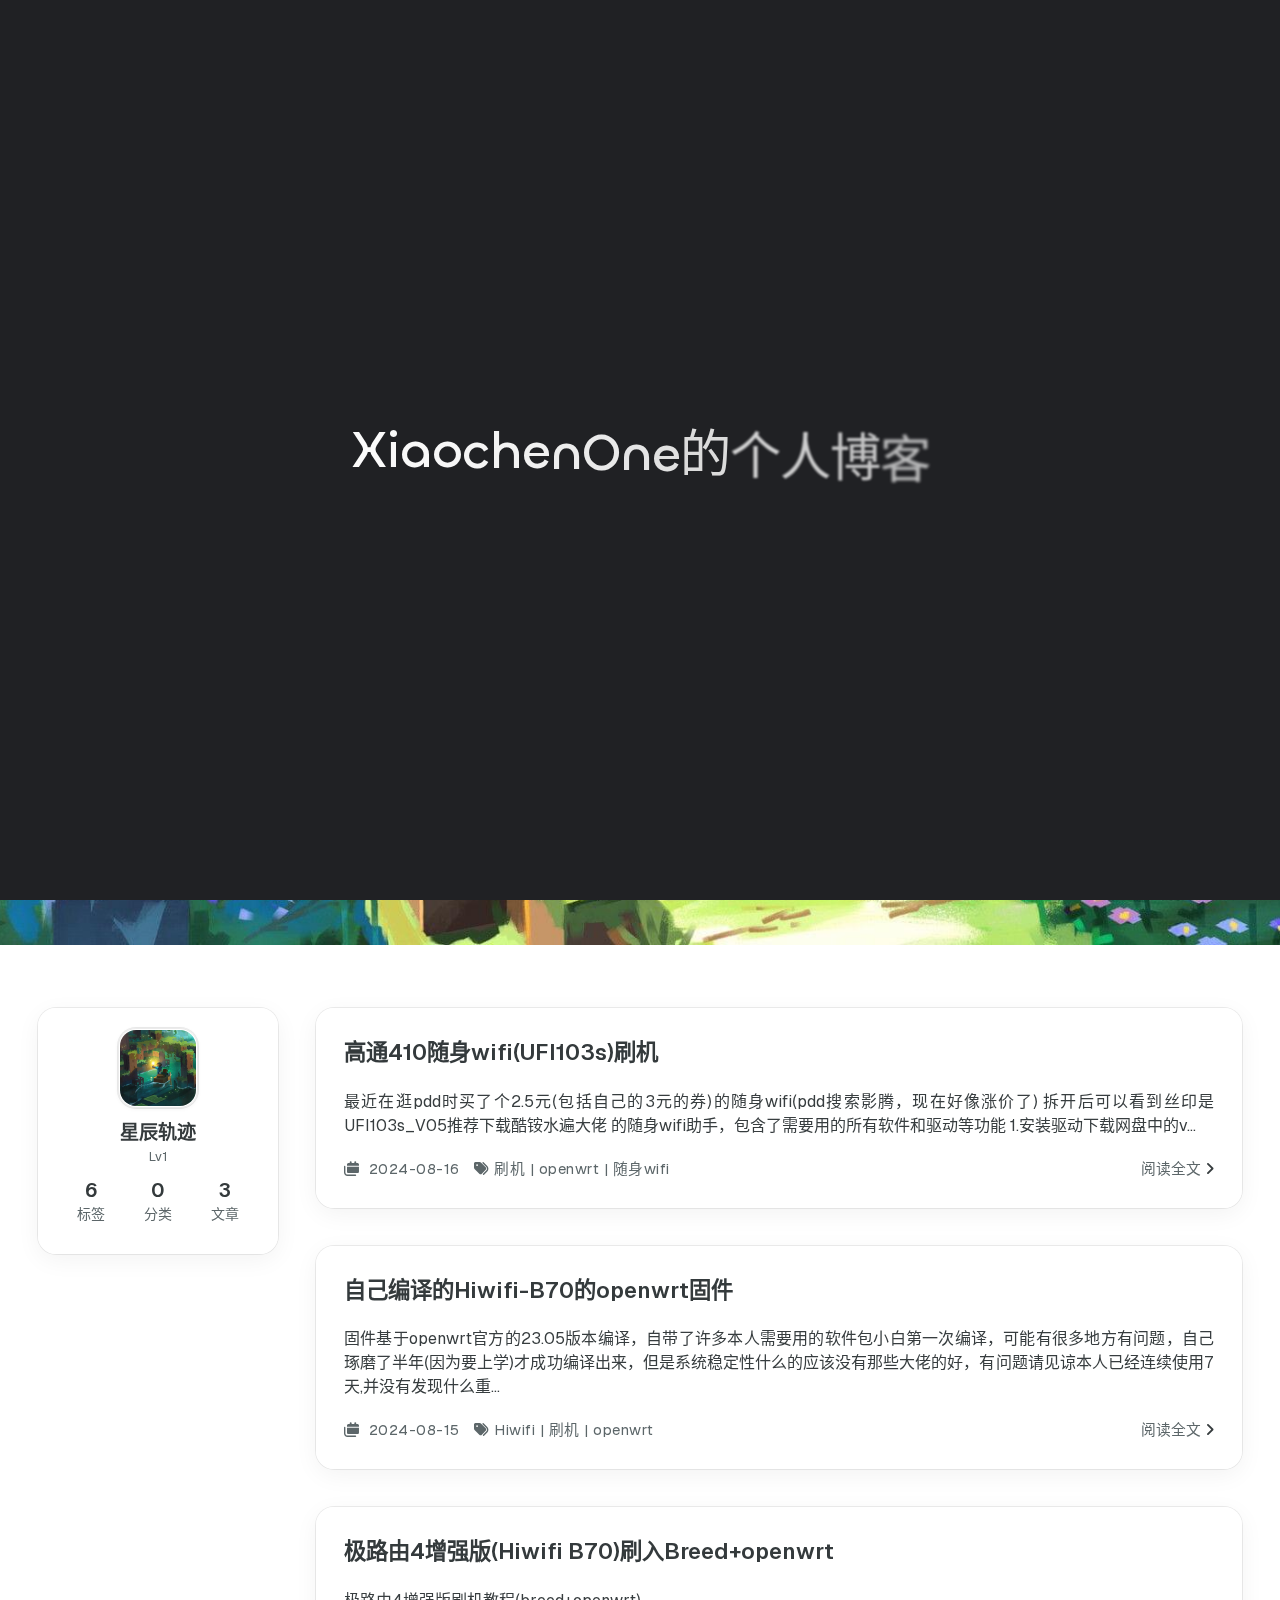
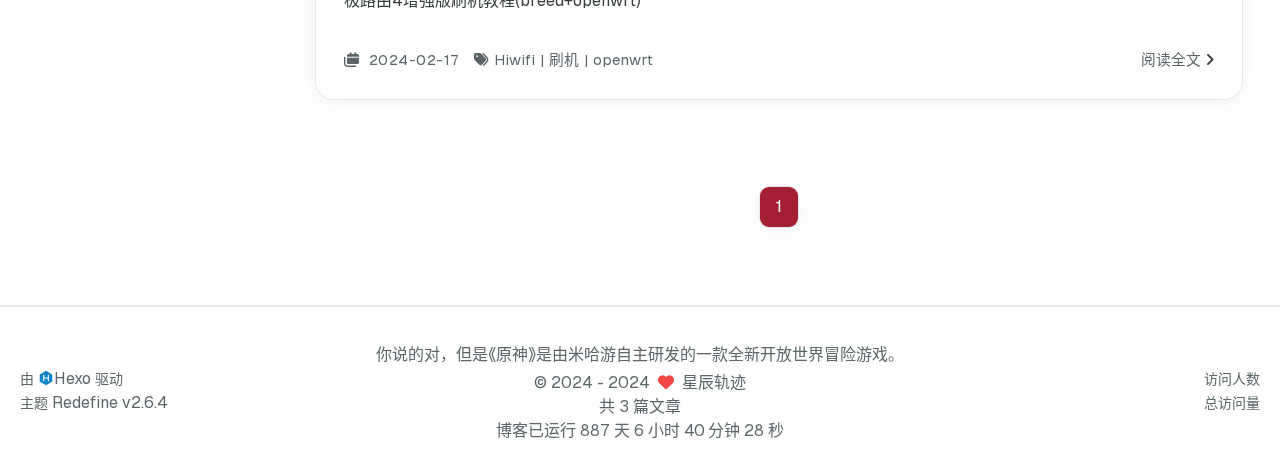
==== commit 3f02e6d8: "Site updated: 2024-08-16 20:10:03" ====
--- a/index.html
+++ b/index.html
@@ -67,4 +67,4 @@
             setTimeout(function () {
                 preloader.style.display = 'none';
             }, 200);
-        }</script></div><main class="page-container" id="swup"><style>.home-banner-container{background:0 0!important}.home-article-item,.right-bottom-tools,.sidebar-content,.sidebar-links,.sidebar-links .links:hover,a.extend,a.page-number,footer.footer{background-color:var(--background-color-transparent-80)!important}.right-bottom-tools:hover,a.extend:hover,a.page-number:hover{background-color:var(--primary-color)!important}.home-article-sticky-label,.site-info{background-color:var(--background-color-transparent-15)!important}.home-article-sticky-label{backdrop-filter:none!important}</style><div class="home-banner-background transition-fade fixed top-0 left-0 w-screen h-screen scale-125 sm:scale-110 box-border will-change-transform bg-cover"><img src="/images/background_light.jpg" alt="home-banner-background" class="w-full h-full object-cover dark:hidden"> <img src="/images/background_dark.jpg" alt="home-banner-background" class="w-full h-full object-cover hidden dark:block"></div><div class="home-banner-container flex justify-center items-center transition-fade relative"><div class="content mt-8 flex flex-col justify-center items-center"><div class="description flex flex-col justify-center items-center w-screen font-medium text-center">一个普普通通的个人博客<p><i id="subtitle"></i></p></div></div><script>const scrollToMain=()=>{console.log("scroll");document.querySelector(".main-content-container").scrollIntoView({behavior:"smooth"})}</script></div><div class="main-content-container"><div class="main-content-header"><header class="navbar-container px-6 md:px-12"><div class="navbar-content has-home-banner"><div class="left"><a class="logo-title" href="/"><h1>XiaochenOne的个人博客</h1></a></div><div class="right"><div class="desktop"><ul class="navbar-list"><li class="navbar-item"><a class="active" href="/"><i class="fa-regular fa-house fa-fw"></i> 首页</a></li><li class="navbar-item"><a target="_blank" rel="noopener" href="https://github.com/XiaochenOne"><i class="fa-brands fa-github fa-fw"></i> GITHUB</a></li><li class="navbar-item"><a class="has-dropdown" href="#" onclick="&#34;return" false;&#34;><i class="fa-solid fa-link fa-fw"></i> 关于 <i class="fa-solid fa-chevron-down fa-fw"></i></a><ul class="sub-menu"><li><a target="_blank" rel="noopener" href="https://hexo.io/">HEXO</a></li><li><a target="_blank" rel="noopener" href="https://github.com/EvanNotFound/hexo-theme-redefine">REDEFINE</a></li></ul></li><li class="navbar-item search search-popup-trigger"><i class="fa-solid fa-magnifying-glass"></i></li></ul></div><div class="mobile"><div class="icon-item search search-popup-trigger"><i class="fa-solid fa-magnifying-glass"></i></div><div class="icon-item navbar-bar"><div class="navbar-bar-middle"></div></div></div></div></div><div class="navbar-drawer h-screen w-full absolute top-0 left-0 bg-background-color flex flex-col justify-between"><ul class="drawer-navbar-list flex flex-col px-4 justify-center items-start"><li class="drawer-navbar-item text-base my-1.5 flex flex-col w-full"><a class="py-1.5 px-2 flex flex-row items-center justify-between gap-1 hover:!text-primary active:!text-primary text-2xl font-semibold group border-b border-border-color hover:border-primary w-full active" href="/"><span>首页 </span><i class="fa-regular fa-house fa-sm fa-fw"></i></a></li><li class="drawer-navbar-item text-base my-1.5 flex flex-col w-full"><a class="py-1.5 px-2 flex flex-row items-center justify-between gap-1 hover:!text-primary active:!text-primary text-2xl font-semibold group border-b border-border-color hover:border-primary w-full" target="_blank" rel="noopener" href="https://github.com/XiaochenOne"><span>GITHUB </span><i class="fa-brands fa-github fa-sm fa-fw"></i></a></li><li class="drawer-navbar-item-sub text-base my-1.5 flex flex-col w-full"><div class="py-1.5 px-2 flex flex-row items-center justify-between gap-1 hover:!text-primary active:!text-primary cursor-pointer text-2xl font-semibold group border-b border-border-color hover:border-primary w-full active" navbar-data-toggle="submenu-About"><span>关于 </span><i class="fa-solid fa-chevron-right fa-sm fa-fw transition-all"></i></div><div class="flex-col items-start px-2 py-2 hidden" data-target="submenu-About"><div class="drawer-navbar-item text-base flex flex-col justify-center items-start hover:underline active:underline hover:underline-offset-1 rounded-3xl"><a class="text-third-text-color text-xl" target="_blank" rel="noopener" href="https://hexo.io/">HEXO</a></div><div class="drawer-navbar-item text-base flex flex-col justify-center items-start hover:underline active:underline hover:underline-offset-1 rounded-3xl"><a class="text-third-text-color text-xl" target="_blank" rel="noopener" href="https://github.com/EvanNotFound/hexo-theme-redefine">REDEFINE</a></div></div></li></ul><div class="statistics flex justify-around my-2.5"><a class="item tag-count-item flex flex-col justify-center items-center w-20" href="/tags"><div class="number text-2xl sm:text-xl text-second-text-color font-semibold">4</div><div class="label text-third-text-color text-sm">标签</div></a><a class="item tag-count-item flex flex-col justify-center items-center w-20" href="/categories"><div class="number text-2xl sm:text-xl text-second-text-color font-semibold">0</div><div class="label text-third-text-color text-sm">分类</div></a><a class="item tag-count-item flex flex-col justify-center items-center w-20" href="/archives"><div class="number text-2xl sm:text-xl text-second-text-color font-semibold">2</div><div class="label text-third-text-color text-sm">文章</div></a></div></div><div class="window-mask"></div></header></div><div class="main-content-body"><div class="home-sidebar-container"><div class="sticky-container sticky"><div class="sidebar-content"><div class="avatar flex justify-center"><img src="/images/avatar.jpg"></div><div class="author flex flex-col justify-center my-2.5 mx-0"><div class="name">星辰轨迹</div><div class="label">Lv1</div></div><div class="statistics flex justify-around my-2.5"><a class="item tag-count-item flex flex-col justify-center items-center w-20" href="/tags"><div class="number text-2xl sm:text-xl text-second-text-color font-semibold">4</div><div class="label text-third-text-color text-sm">标签</div></a><a class="item tag-count-item flex flex-col justify-center items-center w-20" href="/categories"><div class="number text-2xl sm:text-xl text-second-text-color font-semibold">0</div><div class="label text-third-text-color text-sm">分类</div></a><a class="item tag-count-item flex flex-col justify-center items-center w-20" href="/archives"><div class="number text-2xl sm:text-xl text-second-text-color font-semibold">2</div><div class="label text-third-text-color text-sm">文章</div></a></div></div></div></div><div class="main-content"><div class="home-content-container"><ul class="home-article-list"><li class="home-article-item"><div class="flex flex-col gap-5 px-7 pb-7 pt-7"><h3 class="home-article-title"><a href="/2024/08/15/%E8%87%AA%E5%B7%B1%E7%BC%96%E8%AF%91%E7%9A%84Hiwifi-B70%E7%9A%84openwrt%E5%9B%BA%E4%BB%B6/">自己编译的Hiwifi-B70的openwrt固件</a></h3><div class="home-article-content markdown-body">固件基于openwrt官方的23.05版本编译，自带了许多本人需要用的软件包小白第一次编译，可能有很多地方有问题，自己琢磨了半年(因为要上学)才成功编译出来，但是系统稳定性什么的应该没有那些大佬的好，有问题请见谅本人已经连续使用7天,并没有发现什么重...</div><div class="home-article-meta-info-container"><div class="home-article-meta-info"><span><i class="fa-solid fa-calendars"></i>&nbsp; <span class="home-article-date" data-date="Thu Aug 15 2024 20:27:33 GMT+0800">2024-08-15 </span></span><span class="home-article-tag"><i class="fa-solid fa-tags"></i>&nbsp;<ul><li><a href="/tags/Hiwifi/">Hiwifi</a>&nbsp;</li><li>| <a href="/tags/%E5%88%B7%E6%9C%BA/">刷机</a>&nbsp;</li><li>| <a href="/tags/openwrt/">openwrt</a>&nbsp;</li></ul></span></div><a href="/2024/08/15/%E8%87%AA%E5%B7%B1%E7%BC%96%E8%AF%91%E7%9A%84Hiwifi-B70%E7%9A%84openwrt%E5%9B%BA%E4%BB%B6/">阅读全文<span class="seo-reader-text">自己编译的Hiwifi-B70的openwrt固件</span>&nbsp;<i class="fa-solid fa-angle-right"></i></a></div></div></li><li class="home-article-item"><div class="flex flex-col gap-5 px-7 pb-7 pt-7"><h3 class="home-article-title"><a href="/2024/02/17/%E6%9E%81%E8%B7%AF%E7%94%B14%E5%A2%9E%E5%BC%BA%E7%89%88-Hiwifi-B70-%E5%88%B7%E5%85%A5Breed-openwrt/">极路由4增强版(Hiwifi B70)刷入Breed+openwrt</a></h3><div class="home-article-content markdown-body"><p>极路由4增强版刷机教程(breed+openwrt)</p></div><div class="home-article-meta-info-container"><div class="home-article-meta-info"><span><i class="fa-solid fa-calendars"></i>&nbsp; <span class="home-article-date" data-date="Sat Feb 17 2024 21:40:43 GMT+0800">2024-02-17 </span></span><span class="home-article-tag"><i class="fa-solid fa-tags"></i>&nbsp;<ul><li><a href="/tags/Hiwifi/">Hiwifi</a>&nbsp;</li><li>| <a href="/tags/%E5%88%B7%E6%9C%BA/">刷机</a>&nbsp;</li><li>| <a href="/tags/openwrt/">openwrt</a>&nbsp;</li></ul></span></div><a href="/2024/02/17/%E6%9E%81%E8%B7%AF%E7%94%B14%E5%A2%9E%E5%BC%BA%E7%89%88-Hiwifi-B70-%E5%88%B7%E5%85%A5Breed-openwrt/">阅读全文<span class="seo-reader-text">极路由4增强版(Hiwifi B70)刷入Breed+openwrt</span>&nbsp;<i class="fa-solid fa-angle-right"></i></a></div></div></li></ul><div class="home-paginator px-7 py-5"><div class="paginator"><span class="page-number current">1</span></div></div></div><div class="comment-container pjax"></div></div></div><div class="main-content-footer"><footer class="footer mt-5 py-5 h-auto text-base text-third-text-color relative border-t-2 border-t-border-color"><div class="info-container py-3 text-center"><div class="customize-info my-1">你说的对，但是《原神》是由米哈游自主研发的一款全新开放世界冒险游戏。</div><div class="text-center">&copy; <span>2024</span> - 2024&nbsp;&nbsp;<i class="fa-solid fa-heart fa-beat" style="--fa-animation-duration:0.5s;color:#f54545"></i>&nbsp;&nbsp;<a href="/">星辰轨迹</a><p class="post-count space-x-0.5"><span>共 2 篇文章</span></p></div><script data-swup-reload-script src="https://cn.vercount.one/js"></script><div class="relative text-center lg:absolute lg:right-[20px] lg:top-1/2 lg:-translate-y-1/2 lg:text-right"><span id="busuanzi_container_site_uv" class="lg:!block"><span class="text-sm">访问人数</span> <span id="busuanzi_value_site_uv"></span> </span><span id="busuanzi_container_site_pv" class="lg:!block"><span class="text-sm">总访问量</span> <span id="busuanzi_value_site_pv"></span></span></div><div class="relative text-center lg:absolute lg:left-[20px] lg:top-1/2 lg:-translate-y-1/2 lg:text-left"><span class="lg:block text-sm">由 <?xml version="1.0" encoding="utf-8"?><!DOCTYPE svg PUBLIC "-//W3C//DTD SVG 1.1//EN" "http://www.w3.org/Graphics/SVG/1.1/DTD/svg11.dtd"><svg class="relative top-[2px] inline-block align-baseline" version="1.1" id="圖層_1" xmlns="http://www.w3.org/2000/svg" xmlns:xlink="http://www.w3.org/1999/xlink" x="0px" y="0px" width="1rem" height="1rem" viewBox="0 0 512 512" enable-background="new 0 0 512 512" xml:space="preserve"><path fill="#0E83CD" d="M256.4,25.8l-200,115.5L56,371.5l199.6,114.7l200-115.5l0.4-230.2L256.4,25.8z M349,354.6l-18.4,10.7l-18.6-11V275H200v79.6l-18.4,10.7l-18.6-11v-197l18.5-10.6l18.5,10.8V237h112v-79.6l18.5-10.6l18.5,10.8V354.6z"/></svg><a target="_blank" class="text-base" href="https://hexo.io">Hexo</a> 驱动</span> <span class="text-sm lg:block">主题&nbsp;<a class="text-base" target="_blank" href="https://github.com/EvanNotFound/hexo-theme-redefine">Redefine v2.6.4</a></span></div><div>博客已运行 <span class="odometer" id="runtime_days"></span> 天 <span class="odometer" id="runtime_hours"></span> 小时 <span class="odometer" id="runtime_minutes"></span> 分钟 <span class="odometer" id="runtime_seconds"></span> 秒</div><script data-swup-reload-script>try{function odometer_init(){document.querySelectorAll(".odometer").forEach(e=>{new Odometer({el:e,format:"( ddd).dd",duration:200})})}odometer_init()}catch(e){}</script></div></footer></div></div><div class="right-side-tools-container"><div class="side-tools-container"><ul class="hidden-tools-list"><li class="right-bottom-tools tool-font-adjust-plus flex justify-center items-center"><i class="fa-regular fa-magnifying-glass-plus"></i></li><li class="right-bottom-tools tool-font-adjust-minus flex justify-center items-center"><i class="fa-regular fa-magnifying-glass-minus"></i></li><li class="right-bottom-tools tool-dark-light-toggle flex justify-center items-center"><i class="fa-regular fa-moon"></i></li><li class="right-bottom-tools tool-scroll-to-bottom flex justify-center items-center"><i class="fa-regular fa-arrow-down"></i></li></ul><ul class="visible-tools-list"><li class="right-bottom-tools toggle-tools-list flex justify-center items-center"><i class="fa-regular fa-cog fa-spin"></i></li><li class="right-bottom-tools tool-scroll-to-top flex justify-center items-center"><i class="arrow-up fas fa-arrow-up"></i> <span class="percent"></span></li></ul></div></div><div class="image-viewer-container"><img src=""></div><div class="search-pop-overlay"><div class="popup search-popup"><div class="search-header"><span class="search-input-field-pre"><i class="fa-solid fa-keyboard"></i></span><div class="search-input-container"><input autocomplete="off" autocorrect="off" autocapitalize="off" placeholder="搜索..." spellcheck="false" type="search" class="search-input"></div><span class="popup-btn-close"><i class="fa-solid fa-times"></i></span></div><div id="search-result"><div id="no-result"><i class="fa-solid fa-spinner fa-spin-pulse fa-5x fa-fw"></i></div></div></div></div></main><script src="/js/libs/Swup.min.js"></script><script src="/js/libs/SwupSlideTheme.min.js"></script><script src="/js/libs/SwupScriptsPlugin.min.js"></script><script src="/js/libs/SwupProgressPlugin.min.js"></script><script src="/js/libs/SwupScrollPlugin.min.js"></script><script src="/js/libs/SwupPreloadPlugin.min.js"></script><script>const swup=new Swup({plugins:[new SwupScriptsPlugin({optin:!0}),new SwupProgressPlugin,new SwupScrollPlugin({offset:80}),new SwupSlideTheme({mainElement:".main-content-body"}),new SwupPreloadPlugin],containers:["#swup"]})</script><script src="/js/tools/imageViewer.js" type="module"></script><script src="/js/utils.js" type="module"></script><script src="/js/main.js" type="module"></script><script src="/js/layouts/navbarShrink.js" type="module"></script><script src="/js/tools/scrollTopBottom.js" type="module"></script><script src="/js/tools/lightDarkSwitch.js" type="module"></script><script src="/js/layouts/categoryList.js" type="module"></script><script src="/js/tools/localSearch.js" type="module"></script><script src="/js/tools/codeBlock.js" type="module"></script><script src="/js/layouts/lazyload.js" type="module"></script><script src="/js/tools/runtime.js"></script><script src="/js/libs/odometer.min.js"></script><link rel="stylesheet" href="/assets/odometer-theme-minimal.css"><script src="/js/libs/Typed.min.js"></script><script src="/js/plugins/typed.js" type="module"></script><script src="/js/libs/mermaid.min.js"></script><script src="/js/plugins/mermaid.js"></script><div class="post-scripts" data-swup-reload-script><script src="/js/tools/tocToggle.js" type="module"></script><script src="/js/layouts/toc.js" type="module"></script><script src="/js/plugins/tabs.js" type="module"></script></div></body></html>+        }</script></div><main class="page-container" id="swup"><style>.home-banner-container{background:0 0!important}.home-article-item,.right-bottom-tools,.sidebar-content,.sidebar-links,.sidebar-links .links:hover,a.extend,a.page-number,footer.footer{background-color:var(--background-color-transparent-80)!important}.right-bottom-tools:hover,a.extend:hover,a.page-number:hover{background-color:var(--primary-color)!important}.home-article-sticky-label,.site-info{background-color:var(--background-color-transparent-15)!important}.home-article-sticky-label{backdrop-filter:none!important}</style><div class="home-banner-background transition-fade fixed top-0 left-0 w-screen h-screen scale-125 sm:scale-110 box-border will-change-transform bg-cover"><img src="/images/background_light.jpg" alt="home-banner-background" class="w-full h-full object-cover dark:hidden"> <img src="/images/background_dark.jpg" alt="home-banner-background" class="w-full h-full object-cover hidden dark:block"></div><div class="home-banner-container flex justify-center items-center transition-fade relative"><div class="content mt-8 flex flex-col justify-center items-center"><div class="description flex flex-col justify-center items-center w-screen font-medium text-center">一个普普通通的个人博客<p><i id="subtitle"></i></p></div></div><script>const scrollToMain=()=>{console.log("scroll");document.querySelector(".main-content-container").scrollIntoView({behavior:"smooth"})}</script></div><div class="main-content-container"><div class="main-content-header"><header class="navbar-container px-6 md:px-12"><div class="navbar-content has-home-banner"><div class="left"><a class="logo-title" href="/"><h1>XiaochenOne的个人博客</h1></a></div><div class="right"><div class="desktop"><ul class="navbar-list"><li class="navbar-item"><a class="active" href="/"><i class="fa-regular fa-house fa-fw"></i> 首页</a></li><li class="navbar-item"><a target="_blank" rel="noopener" href="https://github.com/XiaochenOne"><i class="fa-brands fa-github fa-fw"></i> GITHUB</a></li><li class="navbar-item"><a class="has-dropdown" href="#" onclick="&#34;return" false;&#34;><i class="fa-solid fa-link fa-fw"></i> 关于 <i class="fa-solid fa-chevron-down fa-fw"></i></a><ul class="sub-menu"><li><a target="_blank" rel="noopener" href="https://hexo.io/">HEXO</a></li><li><a target="_blank" rel="noopener" href="https://github.com/EvanNotFound/hexo-theme-redefine">REDEFINE</a></li></ul></li><li class="navbar-item search search-popup-trigger"><i class="fa-solid fa-magnifying-glass"></i></li></ul></div><div class="mobile"><div class="icon-item search search-popup-trigger"><i class="fa-solid fa-magnifying-glass"></i></div><div class="icon-item navbar-bar"><div class="navbar-bar-middle"></div></div></div></div></div><div class="navbar-drawer h-screen w-full absolute top-0 left-0 bg-background-color flex flex-col justify-between"><ul class="drawer-navbar-list flex flex-col px-4 justify-center items-start"><li class="drawer-navbar-item text-base my-1.5 flex flex-col w-full"><a class="py-1.5 px-2 flex flex-row items-center justify-between gap-1 hover:!text-primary active:!text-primary text-2xl font-semibold group border-b border-border-color hover:border-primary w-full active" href="/"><span>首页 </span><i class="fa-regular fa-house fa-sm fa-fw"></i></a></li><li class="drawer-navbar-item text-base my-1.5 flex flex-col w-full"><a class="py-1.5 px-2 flex flex-row items-center justify-between gap-1 hover:!text-primary active:!text-primary text-2xl font-semibold group border-b border-border-color hover:border-primary w-full" target="_blank" rel="noopener" href="https://github.com/XiaochenOne"><span>GITHUB </span><i class="fa-brands fa-github fa-sm fa-fw"></i></a></li><li class="drawer-navbar-item-sub text-base my-1.5 flex flex-col w-full"><div class="py-1.5 px-2 flex flex-row items-center justify-between gap-1 hover:!text-primary active:!text-primary cursor-pointer text-2xl font-semibold group border-b border-border-color hover:border-primary w-full active" navbar-data-toggle="submenu-About"><span>关于 </span><i class="fa-solid fa-chevron-right fa-sm fa-fw transition-all"></i></div><div class="flex-col items-start px-2 py-2 hidden" data-target="submenu-About"><div class="drawer-navbar-item text-base flex flex-col justify-center items-start hover:underline active:underline hover:underline-offset-1 rounded-3xl"><a class="text-third-text-color text-xl" target="_blank" rel="noopener" href="https://hexo.io/">HEXO</a></div><div class="drawer-navbar-item text-base flex flex-col justify-center items-start hover:underline active:underline hover:underline-offset-1 rounded-3xl"><a class="text-third-text-color text-xl" target="_blank" rel="noopener" href="https://github.com/EvanNotFound/hexo-theme-redefine">REDEFINE</a></div></div></li></ul><div class="statistics flex justify-around my-2.5"><a class="item tag-count-item flex flex-col justify-center items-center w-20" href="/tags"><div class="number text-2xl sm:text-xl text-second-text-color font-semibold">6</div><div class="label text-third-text-color text-sm">标签</div></a><a class="item tag-count-item flex flex-col justify-center items-center w-20" href="/categories"><div class="number text-2xl sm:text-xl text-second-text-color font-semibold">0</div><div class="label text-third-text-color text-sm">分类</div></a><a class="item tag-count-item flex flex-col justify-center items-center w-20" href="/archives"><div class="number text-2xl sm:text-xl text-second-text-color font-semibold">3</div><div class="label text-third-text-color text-sm">文章</div></a></div></div><div class="window-mask"></div></header></div><div class="main-content-body"><div class="home-sidebar-container"><div class="sticky-container sticky"><div class="sidebar-content"><div class="avatar flex justify-center"><img src="/images/avatar.jpg"></div><div class="author flex flex-col justify-center my-2.5 mx-0"><div class="name">星辰轨迹</div><div class="label">Lv1</div></div><div class="statistics flex justify-around my-2.5"><a class="item tag-count-item flex flex-col justify-center items-center w-20" href="/tags"><div class="number text-2xl sm:text-xl text-second-text-color font-semibold">6</div><div class="label text-third-text-color text-sm">标签</div></a><a class="item tag-count-item flex flex-col justify-center items-center w-20" href="/categories"><div class="number text-2xl sm:text-xl text-second-text-color font-semibold">0</div><div class="label text-third-text-color text-sm">分类</div></a><a class="item tag-count-item flex flex-col justify-center items-center w-20" href="/archives"><div class="number text-2xl sm:text-xl text-second-text-color font-semibold">3</div><div class="label text-third-text-color text-sm">文章</div></a></div></div></div></div><div class="main-content"><div class="home-content-container"><ul class="home-article-list"><li class="home-article-item"><div class="flex flex-col gap-5 px-7 pb-7 pt-7"><h3 class="home-article-title"><a href="/2024/08/16/%E9%AB%98%E9%80%9A410%E9%9A%8F%E8%BA%ABwifi-UFI103s-%E5%88%B7%E6%9C%BA/">高通410随身wifi(UFI103s)刷机</a></h3><div class="home-article-content markdown-body">最近在逛pdd时买了个2.5元(包括自己的3元的券)的随身wifi(pdd搜索影腾，现在好像涨价了) 拆开后可以看到丝印是UFI103s_V05推荐下载酷铵水遍大佬 的随身wifi助手，包含了需要用的所有软件和驱动等功能 1.安装驱动下载网盘中的v...</div><div class="home-article-meta-info-container"><div class="home-article-meta-info"><span><i class="fa-solid fa-calendars"></i>&nbsp; <span class="home-article-date" data-date="Fri Aug 16 2024 08:53:03 GMT+0800">2024-08-16 </span></span><span class="home-article-tag"><i class="fa-solid fa-tags"></i>&nbsp;<ul><li><a href="/tags/%E5%88%B7%E6%9C%BA/">刷机</a>&nbsp;</li><li>| <a href="/tags/openwrt/">openwrt</a>&nbsp;</li><li>| <a href="/tags/%E9%9A%8F%E8%BA%ABwifi/">随身wifi</a>&nbsp;</li></ul></span></div><a href="/2024/08/16/%E9%AB%98%E9%80%9A410%E9%9A%8F%E8%BA%ABwifi-UFI103s-%E5%88%B7%E6%9C%BA/">阅读全文<span class="seo-reader-text">高通410随身wifi(UFI103s)刷机</span>&nbsp;<i class="fa-solid fa-angle-right"></i></a></div></div></li><li class="home-article-item"><div class="flex flex-col gap-5 px-7 pb-7 pt-7"><h3 class="home-article-title"><a href="/2024/08/15/%E8%87%AA%E5%B7%B1%E7%BC%96%E8%AF%91%E7%9A%84Hiwifi-B70%E7%9A%84openwrt%E5%9B%BA%E4%BB%B6/">自己编译的Hiwifi-B70的openwrt固件</a></h3><div class="home-article-content markdown-body">固件基于openwrt官方的23.05版本编译，自带了许多本人需要用的软件包小白第一次编译，可能有很多地方有问题，自己琢磨了半年(因为要上学)才成功编译出来，但是系统稳定性什么的应该没有那些大佬的好，有问题请见谅本人已经连续使用7天,并没有发现什么重...</div><div class="home-article-meta-info-container"><div class="home-article-meta-info"><span><i class="fa-solid fa-calendars"></i>&nbsp; <span class="home-article-date" data-date="Thu Aug 15 2024 20:27:33 GMT+0800">2024-08-15 </span></span><span class="home-article-tag"><i class="fa-solid fa-tags"></i>&nbsp;<ul><li><a href="/tags/Hiwifi/">Hiwifi</a>&nbsp;</li><li>| <a href="/tags/%E5%88%B7%E6%9C%BA/">刷机</a>&nbsp;</li><li>| <a href="/tags/openwrt/">openwrt</a>&nbsp;</li></ul></span></div><a href="/2024/08/15/%E8%87%AA%E5%B7%B1%E7%BC%96%E8%AF%91%E7%9A%84Hiwifi-B70%E7%9A%84openwrt%E5%9B%BA%E4%BB%B6/">阅读全文<span class="seo-reader-text">自己编译的Hiwifi-B70的openwrt固件</span>&nbsp;<i class="fa-solid fa-angle-right"></i></a></div></div></li><li class="home-article-item"><div class="flex flex-col gap-5 px-7 pb-7 pt-7"><h3 class="home-article-title"><a href="/2024/02/17/%E6%9E%81%E8%B7%AF%E7%94%B14%E5%A2%9E%E5%BC%BA%E7%89%88-Hiwifi-B70-%E5%88%B7%E5%85%A5Breed-openwrt/">极路由4增强版(Hiwifi B70)刷入Breed+openwrt</a></h3><div class="home-article-content markdown-body"><p>极路由4增强版刷机教程(breed+openwrt)</p></div><div class="home-article-meta-info-container"><div class="home-article-meta-info"><span><i class="fa-solid fa-calendars"></i>&nbsp; <span class="home-article-date" data-date="Sat Feb 17 2024 21:40:43 GMT+0800">2024-02-17 </span></span><span class="home-article-tag"><i class="fa-solid fa-tags"></i>&nbsp;<ul><li><a href="/tags/Hiwifi/">Hiwifi</a>&nbsp;</li><li>| <a href="/tags/%E5%88%B7%E6%9C%BA/">刷机</a>&nbsp;</li><li>| <a href="/tags/openwrt/">openwrt</a>&nbsp;</li></ul></span></div><a href="/2024/02/17/%E6%9E%81%E8%B7%AF%E7%94%B14%E5%A2%9E%E5%BC%BA%E7%89%88-Hiwifi-B70-%E5%88%B7%E5%85%A5Breed-openwrt/">阅读全文<span class="seo-reader-text">极路由4增强版(Hiwifi B70)刷入Breed+openwrt</span>&nbsp;<i class="fa-solid fa-angle-right"></i></a></div></div></li></ul><div class="home-paginator px-7 py-5"><div class="paginator"><span class="page-number current">1</span></div></div></div><div class="comment-container pjax"></div></div></div><div class="main-content-footer"><footer class="footer mt-5 py-5 h-auto text-base text-third-text-color relative border-t-2 border-t-border-color"><div class="info-container py-3 text-center"><div class="customize-info my-1">你说的对，但是《原神》是由米哈游自主研发的一款全新开放世界冒险游戏。</div><div class="text-center">&copy; <span>2024</span> - 2024&nbsp;&nbsp;<i class="fa-solid fa-heart fa-beat" style="--fa-animation-duration:0.5s;color:#f54545"></i>&nbsp;&nbsp;<a href="/">星辰轨迹</a><p class="post-count space-x-0.5"><span>共 3 篇文章</span></p></div><script data-swup-reload-script src="https://cn.vercount.one/js"></script><div class="relative text-center lg:absolute lg:right-[20px] lg:top-1/2 lg:-translate-y-1/2 lg:text-right"><span id="busuanzi_container_site_uv" class="lg:!block"><span class="text-sm">访问人数</span> <span id="busuanzi_value_site_uv"></span> </span><span id="busuanzi_container_site_pv" class="lg:!block"><span class="text-sm">总访问量</span> <span id="busuanzi_value_site_pv"></span></span></div><div class="relative text-center lg:absolute lg:left-[20px] lg:top-1/2 lg:-translate-y-1/2 lg:text-left"><span class="lg:block text-sm">由 <?xml version="1.0" encoding="utf-8"?><!DOCTYPE svg PUBLIC "-//W3C//DTD SVG 1.1//EN" "http://www.w3.org/Graphics/SVG/1.1/DTD/svg11.dtd"><svg class="relative top-[2px] inline-block align-baseline" version="1.1" id="圖層_1" xmlns="http://www.w3.org/2000/svg" xmlns:xlink="http://www.w3.org/1999/xlink" x="0px" y="0px" width="1rem" height="1rem" viewBox="0 0 512 512" enable-background="new 0 0 512 512" xml:space="preserve"><path fill="#0E83CD" d="M256.4,25.8l-200,115.5L56,371.5l199.6,114.7l200-115.5l0.4-230.2L256.4,25.8z M349,354.6l-18.4,10.7l-18.6-11V275H200v79.6l-18.4,10.7l-18.6-11v-197l18.5-10.6l18.5,10.8V237h112v-79.6l18.5-10.6l18.5,10.8V354.6z"/></svg><a target="_blank" class="text-base" href="https://hexo.io">Hexo</a> 驱动</span> <span class="text-sm lg:block">主题&nbsp;<a class="text-base" target="_blank" href="https://github.com/EvanNotFound/hexo-theme-redefine">Redefine v2.6.4</a></span></div><div>博客已运行 <span class="odometer" id="runtime_days"></span> 天 <span class="odometer" id="runtime_hours"></span> 小时 <span class="odometer" id="runtime_minutes"></span> 分钟 <span class="odometer" id="runtime_seconds"></span> 秒</div><script data-swup-reload-script>try{function odometer_init(){document.querySelectorAll(".odometer").forEach(e=>{new Odometer({el:e,format:"( ddd).dd",duration:200})})}odometer_init()}catch(e){}</script></div></footer></div></div><div class="right-side-tools-container"><div class="side-tools-container"><ul class="hidden-tools-list"><li class="right-bottom-tools tool-font-adjust-plus flex justify-center items-center"><i class="fa-regular fa-magnifying-glass-plus"></i></li><li class="right-bottom-tools tool-font-adjust-minus flex justify-center items-center"><i class="fa-regular fa-magnifying-glass-minus"></i></li><li class="right-bottom-tools tool-dark-light-toggle flex justify-center items-center"><i class="fa-regular fa-moon"></i></li><li class="right-bottom-tools tool-scroll-to-bottom flex justify-center items-center"><i class="fa-regular fa-arrow-down"></i></li></ul><ul class="visible-tools-list"><li class="right-bottom-tools toggle-tools-list flex justify-center items-center"><i class="fa-regular fa-cog fa-spin"></i></li><li class="right-bottom-tools tool-scroll-to-top flex justify-center items-center"><i class="arrow-up fas fa-arrow-up"></i> <span class="percent"></span></li></ul></div></div><div class="image-viewer-container"><img src=""></div><div class="search-pop-overlay"><div class="popup search-popup"><div class="search-header"><span class="search-input-field-pre"><i class="fa-solid fa-keyboard"></i></span><div class="search-input-container"><input autocomplete="off" autocorrect="off" autocapitalize="off" placeholder="搜索..." spellcheck="false" type="search" class="search-input"></div><span class="popup-btn-close"><i class="fa-solid fa-times"></i></span></div><div id="search-result"><div id="no-result"><i class="fa-solid fa-spinner fa-spin-pulse fa-5x fa-fw"></i></div></div></div></div></main><script src="/js/libs/Swup.min.js"></script><script src="/js/libs/SwupSlideTheme.min.js"></script><script src="/js/libs/SwupScriptsPlugin.min.js"></script><script src="/js/libs/SwupProgressPlugin.min.js"></script><script src="/js/libs/SwupScrollPlugin.min.js"></script><script src="/js/libs/SwupPreloadPlugin.min.js"></script><script>const swup=new Swup({plugins:[new SwupScriptsPlugin({optin:!0}),new SwupProgressPlugin,new SwupScrollPlugin({offset:80}),new SwupSlideTheme({mainElement:".main-content-body"}),new SwupPreloadPlugin],containers:["#swup"]})</script><script src="/js/tools/imageViewer.js" type="module"></script><script src="/js/utils.js" type="module"></script><script src="/js/main.js" type="module"></script><script src="/js/layouts/navbarShrink.js" type="module"></script><script src="/js/tools/scrollTopBottom.js" type="module"></script><script src="/js/tools/lightDarkSwitch.js" type="module"></script><script src="/js/layouts/categoryList.js" type="module"></script><script src="/js/tools/localSearch.js" type="module"></script><script src="/js/tools/codeBlock.js" type="module"></script><script src="/js/layouts/lazyload.js" type="module"></script><script src="/js/tools/runtime.js"></script><script src="/js/libs/odometer.min.js"></script><link rel="stylesheet" href="/assets/odometer-theme-minimal.css"><script src="/js/libs/Typed.min.js"></script><script src="/js/plugins/typed.js" type="module"></script><script src="/js/libs/mermaid.min.js"></script><script src="/js/plugins/mermaid.js"></script><div class="post-scripts" data-swup-reload-script><script src="/js/tools/tocToggle.js" type="module"></script><script src="/js/layouts/toc.js" type="module"></script><script src="/js/plugins/tabs.js" type="module"></script></div></body></html>